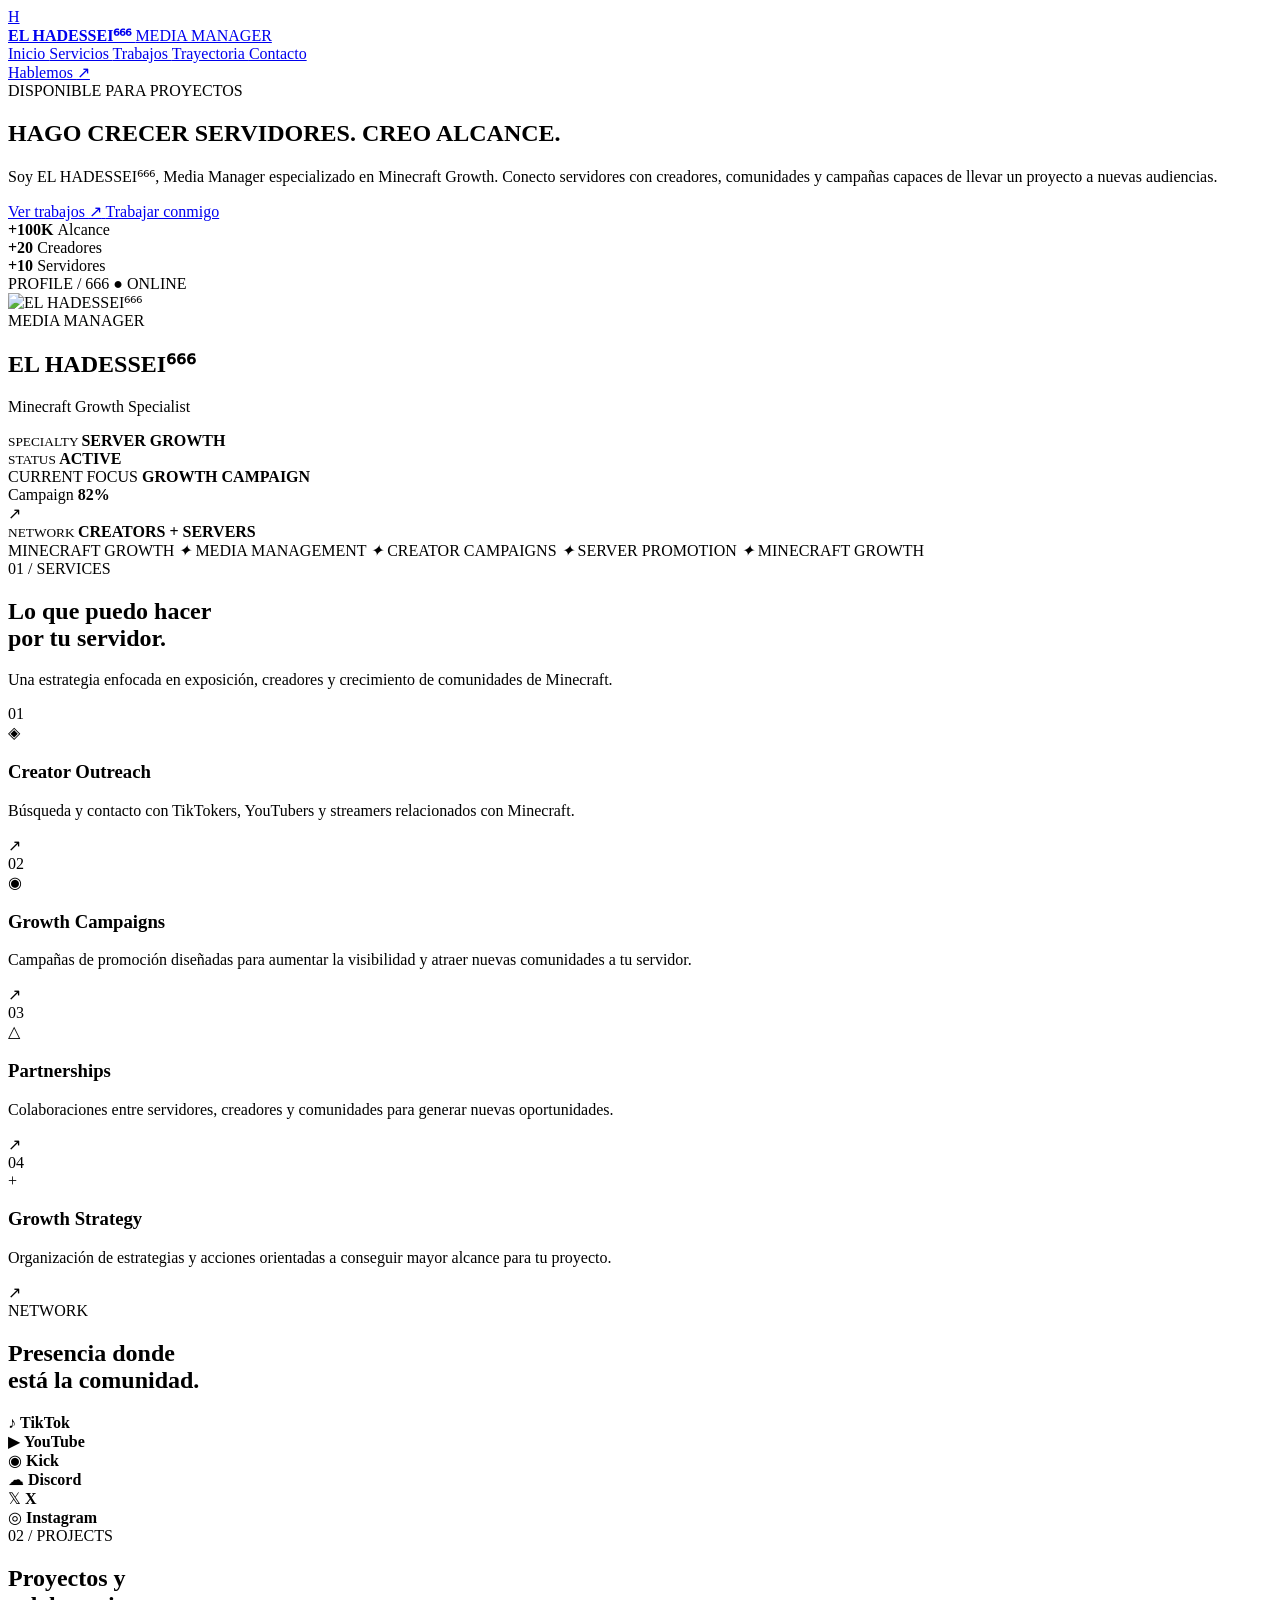
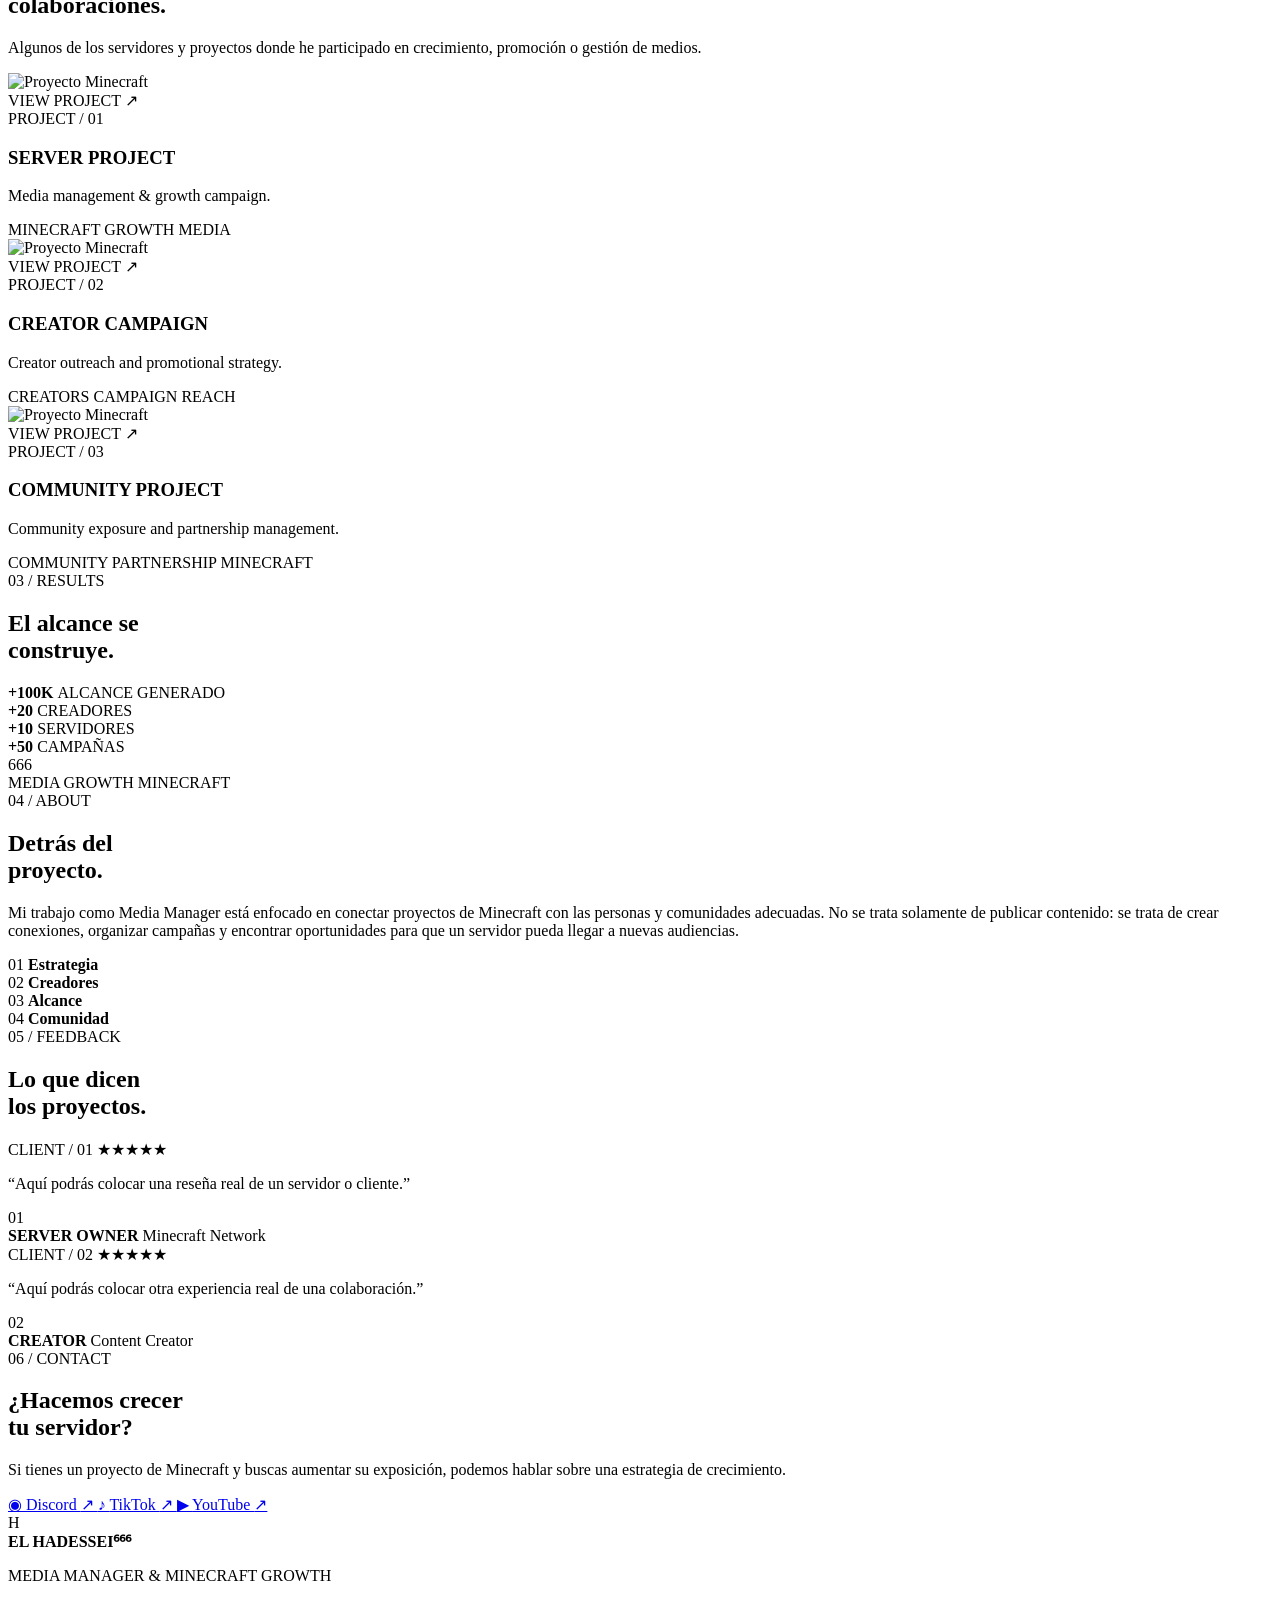
==== index.html @ c2623fd6 "Update index.html" ====
<!DOCTYPE html>
<html lang="es">
<head>
    <meta charset="UTF-8">
    <meta name="viewport" content="width=device-width, initial-scale=1.0">

    <title>EL HADESSEI⁶⁶⁶ — Media Manager & Minecraft Growth</title>

    <meta
        name="description"
        content="EL HADESSEI⁶⁶⁶ — Media Manager especializado en Minecraft Growth, campañas, creadores y promoción de servidores."
    >

    <link rel="preconnect" href="https://fonts.googleapis.com">
    <link rel="preconnect" href="https://fonts.gstatic.com" crossorigin>

    <link
        href="https://fonts.googleapis.com/css2?family=Inter:wght@400;500;600;700;800;900&family=Space+Grotesk:wght@400;500;600;700&display=swap"
        rel="stylesheet"
    >
</head>

<body>

    <!-- =====================================================
         FONDO
    ====================================================== -->

    <div class="background">
        <div class="red-glow glow-one"></div>
        <div class="red-glow glow-two"></div>

        <div class="grid"></div>

        <div class="particles">
            <span></span>
            <span></span>
            <span></span>
            <span></span>
            <span></span>
            <span></span>
            <span></span>
            <span></span>
            <span></span>
            <span></span>
            <span></span>
            <span></span>
        </div>
    </div>


    <!-- =====================================================
         NAVBAR
    ====================================================== -->

    <header class="navbar">

        <a href="#inicio" class="brand">

            <div class="brand-symbol">
                H
            </div>

            <div class="brand-info">
                <strong data-edit="brand.name">
                    EL HADЕSSEI⁶⁶⁶
                </strong>

                <span data-edit="brand.subtitle">
                    MEDIA MANAGER
                </span>
            </div>

        </a>


        <nav class="nav-links">

            <a href="#inicio" class="active">
                Inicio
            </a>

            <a href="#servicios">
                Servicios
            </a>

            <a href="#trabajos">
                Trabajos
            </a>

            <a href="#trayectoria">
                Trayectoria
            </a>

            <a href="#contacto">
                Contacto
            </a>

        </nav>


        <a href="#contacto" class="nav-contact">
            Hablemos
            <span>↗</span>
        </a>

    </header>



    <main>

        <!-- =================================================
             HERO
        ================================================== -->

        <section id="inicio" class="hero">

            <div class="hero-content">

                <div class="eyebrow">

                    <span class="status-dot"></span>

                    <span data-edit="hero.status">
                        DISPONIBLE PARA PROYECTOS
                    </span>

                </div>


                <h1>

                    <span data-edit="hero.line1">
                        HAGO CRECER
                    </span>

                    <span class="red-text" data-edit="hero.line2">
                        SERVIDORES.
                    </span>

                    <span data-edit="hero.line3">
                        CREO ALCANCE.
                    </span>

                </h1>


                <p class="hero-description" data-edit="hero.description">
                    Soy EL HADЕSSEI⁶⁶⁶, Media Manager especializado
                    en Minecraft Growth. Conecto servidores con
                    creadores, comunidades y campañas capaces de
                    llevar un proyecto a nuevas audiencias.
                </p>


                <div class="hero-actions">

                    <a href="#trabajos" class="button primary">
                        Ver trabajos
                        <span>↗</span>
                    </a>

                    <a href="#contacto" class="button secondary">
                        Trabajar conmigo
                    </a>

                </div>


                <div class="hero-mini-stats">

                    <div>
                        <strong data-edit="stats.reach">
                            +100K
                        </strong>

                        <span>
                            Alcance
                        </span>
                    </div>


                    <div>
                        <strong data-edit="stats.creators">
                            +20
                        </strong>

                        <span>
                            Creadores
                        </span>
                    </div>


                    <div>
                        <strong data-edit="stats.servers">
                            +10
                        </strong>

                        <span>
                            Servidores
                        </span>
                    </div>

                </div>

            </div>



            <!-- VISUAL HERO -->

            <div class="hero-visual">

                <div class="visual-frame">

                    <div class="frame-top">

                        <span>
                            PROFILE / 666
                        </span>

                        <span class="live">
                            ● ONLINE
                        </span>

                    </div>


                    <div class="avatar-container">

                        <!-- Cambia esta imagen posteriormente -->
                        <img
                            src="assets/avatar.png"
                            alt="EL HADЕSSEI⁶⁶⁶"
                            class="avatar"
                            data-edit="hero.image"
                        >

                        <div class="avatar-ring ring-one"></div>
                        <div class="avatar-ring ring-two"></div>

                    </div>


                    <div class="profile-name">

                        <span data-edit="profile.tag">
                            MEDIA MANAGER
                        </span>

                        <h2 data-edit="profile.name">
                            EL HADЕSSEI⁶⁶⁶
                        </h2>

                        <p data-edit="profile.role">
                            Minecraft Growth Specialist
                        </p>

                    </div>


                    <div class="profile-line"></div>


                    <div class="profile-bottom">

                        <div>
                            <small>
                                SPECIALTY
                            </small>

                            <strong data-edit="profile.specialty">
                                SERVER GROWTH
                            </strong>
                        </div>


                        <div>
                            <small>
                                STATUS
                            </small>

                            <strong class="red-text">
                                ACTIVE
                            </strong>
                        </div>

                    </div>

                </div>


                <div class="floating-card campaign-card">

                    <span class="card-label">
                        CURRENT FOCUS
                    </span>

                    <strong data-edit="floating.focus">
                        GROWTH CAMPAIGN
                    </strong>

                    <div class="progress">

                        <span style="width: 82%;"></span>

                    </div>

                    <div class="progress-info">
                        <span>
                            Campaign
                        </span>

                        <strong>
                            82%
                        </strong>
                    </div>

                </div>


                <div class="floating-card network-card">

                    <div class="network-icon">
                        ↗
                    </div>

                    <div>
                        <small>
                            NETWORK
                        </small>

                        <strong data-edit="floating.network">
                            CREATORS + SERVERS
                        </strong>
                    </div>

                </div>

            </div>

        </section>



        <!-- =================================================
             MARQUEE
        ================================================== -->

        <section class="marquee-section">

            <div class="marquee">

                <span>
                    MINECRAFT GROWTH
                </span>

                <i>✦</i>

                <span>
                    MEDIA MANAGEMENT
                </span>

                <i>✦</i>

                <span>
                    CREATOR CAMPAIGNS
                </span>

                <i>✦</i>

                <span>
                    SERVER PROMOTION
                </span>

                <i>✦</i>

                <span>
                    MINECRAFT GROWTH
                </span>

            </div>

        </section>



        <!-- =================================================
             SERVICIOS
        ================================================== -->

        <section id="servicios" class="section services">

            <div class="section-heading">

                <div>
                    <span class="section-number">
                        01 / SERVICES
                    </span>

                    <h2>
                        Lo que puedo hacer<br>
                        <span class="red-text">
                            por tu servidor.
                        </span>
                    </h2>
                </div>


                <p>
                    Una estrategia enfocada en exposición,
                    creadores y crecimiento de comunidades
                    de Minecraft.
                </p>

            </div>


            <div class="services-grid">

                <article class="service-card">

                    <span class="service-number">
                        01
                    </span>

                    <div class="service-icon">
                        ◈
                    </div>

                    <h3>
                        Creator Outreach
                    </h3>

                    <p>
                        Búsqueda y contacto con TikTokers,
                        YouTubers y streamers relacionados
                        con Minecraft.
                    </p>

                    <span class="service-arrow">
                        ↗
                    </span>

                </article>


                <article class="service-card featured">

                    <span class="service-number">
                        02
                    </span>

                    <div class="service-icon">
                        ◉
                    </div>

                    <h3>
                        Growth Campaigns
                    </h3>

                    <p>
                        Campañas de promoción diseñadas para
                        aumentar la visibilidad y atraer nuevas
                        comunidades a tu servidor.
                    </p>

                    <span class="service-arrow">
                        ↗
                    </span>

                </article>


                <article class="service-card">

                    <span class="service-number">
                        03
                    </span>

                    <div class="service-icon">
                        △
                    </div>

                    <h3>
                        Partnerships
                    </h3>

                    <p>
                        Colaboraciones entre servidores,
                        creadores y comunidades para generar
                        nuevas oportunidades.
                    </p>

                    <span class="service-arrow">
                        ↗
                    </span>

                </article>


                <article class="service-card">

                    <span class="service-number">
                        04
                    </span>

                    <div class="service-icon">
                        +
                    </div>

                    <h3>
                        Growth Strategy
                    </h3>

                    <p>
                        Organización de estrategias y acciones
                        orientadas a conseguir mayor alcance
                        para tu proyecto.
                    </p>

                    <span class="service-arrow">
                        ↗
                    </span>

                </article>

            </div>

        </section>



        <!-- =================================================
             PLATAFORMAS
        ================================================== -->

        <section class="platform-section">

            <div class="platform-title">
                <span>
                    NETWORK
                </span>

                <h2>
                    Presencia donde<br>
                    está la comunidad.
                </h2>
            </div>


            <div class="platforms">

                <div class="platform">
                    <span class="platform-symbol">♪</span>
                    <strong>TikTok</strong>
                </div>

                <div class="platform">
                    <span class="platform-symbol">▶</span>
                    <strong>YouTube</strong>
                </div>

                <div class="platform">
                    <span class="platform-symbol">◉</span>
                    <strong>Kick</strong>
                </div>

                <div class="platform">
                    <span class="platform-symbol">☁</span>
                    <strong>Discord</strong>
                </div>

                <div class="platform">
                    <span class="platform-symbol">𝕏</span>
                    <strong>X</strong>
                </div>

                <div class="platform">
                    <span class="platform-symbol">◎</span>
                    <strong>Instagram</strong>
                </div>

            </div>

        </section>



        <!-- =================================================
             TRABAJOS
        ================================================== -->

        <section id="trabajos" class="section projects">

            <div class="section-heading">

                <div>

                    <span class="section-number">
                        02 / PROJECTS
                    </span>

                    <h2>
                        Proyectos y<br>
                        <span class="red-text">
                            colaboraciones.
                        </span>
                    </h2>

                </div>

                <p>
                    Algunos de los servidores y proyectos
                    donde he participado en crecimiento,
                    promoción o gestión de medios.
                </p>

            </div>


            <div class="project-list">


                <article class="project">

                    <div class="project-image">

                        <img
                            src="assets/project-01.jpg"
                            alt="Proyecto Minecraft"
                            data-edit="project.1.image"
                        >

                        <div class="project-overlay">
                            <span>
                                VIEW PROJECT ↗
                            </span>
                        </div>

                    </div>


                    <div class="project-info">

                        <span>
                            PROJECT / 01
                        </span>

                        <h3 data-edit="project.1.name">
                            SERVER PROJECT
                        </h3>

                        <p data-edit="project.1.description">
                            Media management & growth campaign.
                        </p>

                        <div class="project-tags">

                            <span>
                                MINECRAFT
                            </span>

                            <span>
                                GROWTH
                            </span>

                            <span>
                                MEDIA
                            </span>

                        </div>

                    </div>

                </article>



                <article class="project reverse">

                    <div class="project-image">

                        <img
                            src="assets/project-02.jpg"
                            alt="Proyecto Minecraft"
                            data-edit="project.2.image"
                        >

                        <div class="project-overlay">
                            <span>
                                VIEW PROJECT ↗
                            </span>
                        </div>

                    </div>


                    <div class="project-info">

                        <span>
                            PROJECT / 02
                        </span>

                        <h3 data-edit="project.2.name">
                            CREATOR CAMPAIGN
                        </h3>

                        <p data-edit="project.2.description">
                            Creator outreach and promotional strategy.
                        </p>

                        <div class="project-tags">

                            <span>
                                CREATORS
                            </span>

                            <span>
                                CAMPAIGN
                            </span>

                            <span>
                                REACH
                            </span>

                        </div>

                    </div>

                </article>



                <article class="project">

                    <div class="project-image">

                        <img
                            src="assets/project-03.jpg"
                            alt="Proyecto Minecraft"
                            data-edit="project.3.image"
                        >

                        <div class="project-overlay">
                            <span>
                                VIEW PROJECT ↗
                            </span>
                        </div>

                    </div>


                    <div class="project-info">

                        <span>
                            PROJECT / 03
                        </span>

                        <h3 data-edit="project.3.name">
                            COMMUNITY PROJECT
                        </h3>

                        <p data-edit="project.3.description">
                            Community exposure and partnership management.
                        </p>

                        <div class="project-tags">

                            <span>
                                COMMUNITY
                            </span>

                            <span>
                                PARTNERSHIP
                            </span>

                            <span>
                                MINECRAFT
                            </span>

                        </div>

                    </div>

                </article>

            </div>

        </section>



        <!-- =================================================
             RESULTADOS
        ================================================== -->

        <section class="results-section">

            <div class="results-intro">

                <span class="section-number">
                    03 / RESULTS
                </span>

                <h2>
                    El alcance se<br>
                    <span class="red-text">
                        construye.
                    </span>
                </h2>

            </div>


            <div class="results-grid">

                <div class="result">

                    <strong data-edit="result.reach">
                        +100K
                    </strong>

                    <span>
                        ALCANCE GENERADO
                    </span>

                </div>


                <div class="result">

                    <strong data-edit="result.creators">
                        +20
                    </strong>

                    <span>
                        CREADORES
                    </span>

                </div>


                <div class="result">

                    <strong data-edit="result.servers">
                        +10
                    </strong>

                    <span>
                        SERVIDORES
                    </span>

                </div>


                <div class="result">

                    <strong data-edit="result.campaigns">
                        +50
                    </strong>

                    <span>
                        CAMPAÑAS
                    </span>

                </div>

            </div>

        </section>



        <!-- =================================================
             TRAYECTORIA / SOBRE MI
        ================================================== -->

        <section id="trayectoria" class="section about">

            <div class="about-visual">

                <div class="about-box">

                    <span class="big-number">
                        666
                    </span>

                    <div class="about-box-bottom">

                        <span>
                            MEDIA
                        </span>

                        <span>
                            GROWTH
                        </span>

                        <span>
                            MINECRAFT
                        </span>

                    </div>

                </div>

            </div>


            <div class="about-content">

                <span class="section-number">
                    04 / ABOUT
                </span>

                <h2>
                    Detrás del<br>
                    <span class="red-text">
                        proyecto.
                    </span>
                </h2>


                <p data-edit="about.description">
                    Mi trabajo como Media Manager está enfocado
                    en conectar proyectos de Minecraft con las
                    personas y comunidades adecuadas.

                    No se trata solamente de publicar contenido:
                    se trata de crear conexiones, organizar
                    campañas y encontrar oportunidades para que
                    un servidor pueda llegar a nuevas audiencias.
                </p>


                <div class="about-points">

                    <div>
                        <span>01</span>
                        <strong>
                            Estrategia
                        </strong>
                    </div>

                    <div>
                        <span>02</span>
                        <strong>
                            Creadores
                        </strong>
                    </div>

                    <div>
                        <span>03</span>
                        <strong>
                            Alcance
                        </strong>
                    </div>

                    <div>
                        <span>04</span>
                        <strong>
                            Comunidad
                        </strong>
                    </div>

                </div>

            </div>

        </section>



        <!-- =================================================
             RESEÑAS
        ================================================== -->

        <section class="section reviews">

            <div class="section-heading">

                <div>

                    <span class="section-number">
                        05 / FEEDBACK
                    </span>

                    <h2>
                        Lo que dicen<br>
                        <span class="red-text">
                            los proyectos.
                        </span>
                    </h2>

                </div>

            </div>


            <div class="reviews-grid">

                <article class="review">

                    <div class="review-top">

                        <span>
                            CLIENT / 01
                        </span>

                        <span>
                            ★★★★★
                        </span>

                    </div>

                    <p data-edit="review.1.text">
                        “Aquí podrás colocar una reseña real
                        de un servidor o cliente.”
                    </p>

                    <div class="review-author">

                        <div class="review-avatar">
                            01
                        </div>

                        <div>
                            <strong data-edit="review.1.name">
                                SERVER OWNER
                            </strong>

                            <span data-edit="review.1.role">
                                Minecraft Network
                            </span>
                        </div>

                    </div>

                </article>


                <article class="review">

                    <div class="review-top">

                        <span>
                            CLIENT / 02
                        </span>

                        <span>
                            ★★★★★
                        </span>

                    </div>

                    <p data-edit="review.2.text">
                        “Aquí podrás colocar otra experiencia
                        real de una colaboración.”
                    </p>

                    <div class="review-author">

                        <div class="review-avatar">
                            02
                        </div>

                        <div>
                            <strong data-edit="review.2.name">
                                CREATOR
                            </strong>

                            <span data-edit="review.2.role">
                                Content Creator
                            </span>
                        </div>

                    </div>

                </article>

            </div>

        </section>



        <!-- =================================================
             CONTACTO
        ================================================== -->

        <section id="contacto" class="contact-section">

            <div class="contact-glow"></div>

            <span class="section-number">
                06 / CONTACT
            </span>


            <h2>
                ¿Hacemos crecer<br>
                <span>tu servidor?</span>
            </h2>


            <p data-edit="contact.description">
                Si tienes un proyecto de Minecraft y buscas
                aumentar su exposición, podemos hablar sobre
                una estrategia de crecimiento.
            </p>


            <div class="contact-buttons">

                <a
                    href="#"
                    class="contact-button discord"
                    data-edit="contact.discord"
                >
                    <span class="contact-icon">
                        ◉
                    </span>

                    <span>
                        Discord
                    </span>

                    <span>
                        ↗
                    </span>
                </a>


                <a
                    href="#"
                    class="contact-button"
                    data-edit="contact.tiktok"
                >
                    <span class="contact-icon">
                        ♪
                    </span>

                    <span>
                        TikTok
                    </span>

                    <span>
                        ↗
                    </span>
                </a>


                <a
                    href="#"
                    class="contact-button"
                    data-edit="contact.youtube"
                >
                    <span class="contact-icon">
                        ▶
                    </span>

                    <span>
                        YouTube
                    </span>

                    <span>
                        ↗
                    </span>
                </a>

            </div>

        </section>

    </main>



    <!-- =====================================================
         FOOTER
    ====================================================== -->

    <footer class="footer">

        <div class="footer-brand">

            <div class="brand-symbol">
                H
            </div>

            <strong data-edit="footer.name">
                EL HADЕSSEI⁶⁶⁶
            </strong>

        </div>


        <p>
            MEDIA MANAGER & MINECRAFT GROWTH
        </p>


        <span>
            © 2026 — All rights reserved.
        </span>

    </footer>



    <!-- =====================================================
         HOOKS PARA EL FUTURO ADMIN PANEL

         Estos elementos tienen data-edit para que
         admin.html pueda modificarlos posteriormente.

         NO necesitas editar estos valores manualmente
         cuando construyamos el panel.
    ====================================================== -->


    <script>

        /*
         * Navegación suave.
         * El contenido editable se conectará posteriormente
         * con admin.html mediante localStorage/base de datos.
         */

        document.querySelectorAll('a[href^="#"]').forEach(link => {

            link.addEventListener('click', function(e) {

                const target = document.querySelector(
                    this.getAttribute('href')
                );

                if (!target) return;

                e.preventDefault();

                target.scrollIntoView({
                    behavior: 'smooth'
                });

            });

        });


        /*
         * Efecto de navbar al hacer scroll.
         */

        window.addEventListener('scroll', () => {

            const navbar = document.querySelector('.navbar');

            if (window.scrollY > 40) {

                navbar.classList.add('scrolled');

            } else {

                navbar.classList.remove('scrolled');

            }

        });


        /*
         * Reveal animation.
         */

        const observer = new IntersectionObserver(

            entries => {

                entries.forEach(entry => {

                    if (entry.isIntersecting) {

                        entry.target.classList.add('visible');

                    }

                });

            },

            {
                threshold: 0.12
            }

        );


        document
            .querySelectorAll(
                '.service-card, .project, .review, .result, .about-content'
            )
            .forEach(element => {

                element.classList.add('reveal');

                observer.observe(element);

            });

    </script>


</body>
  </html>
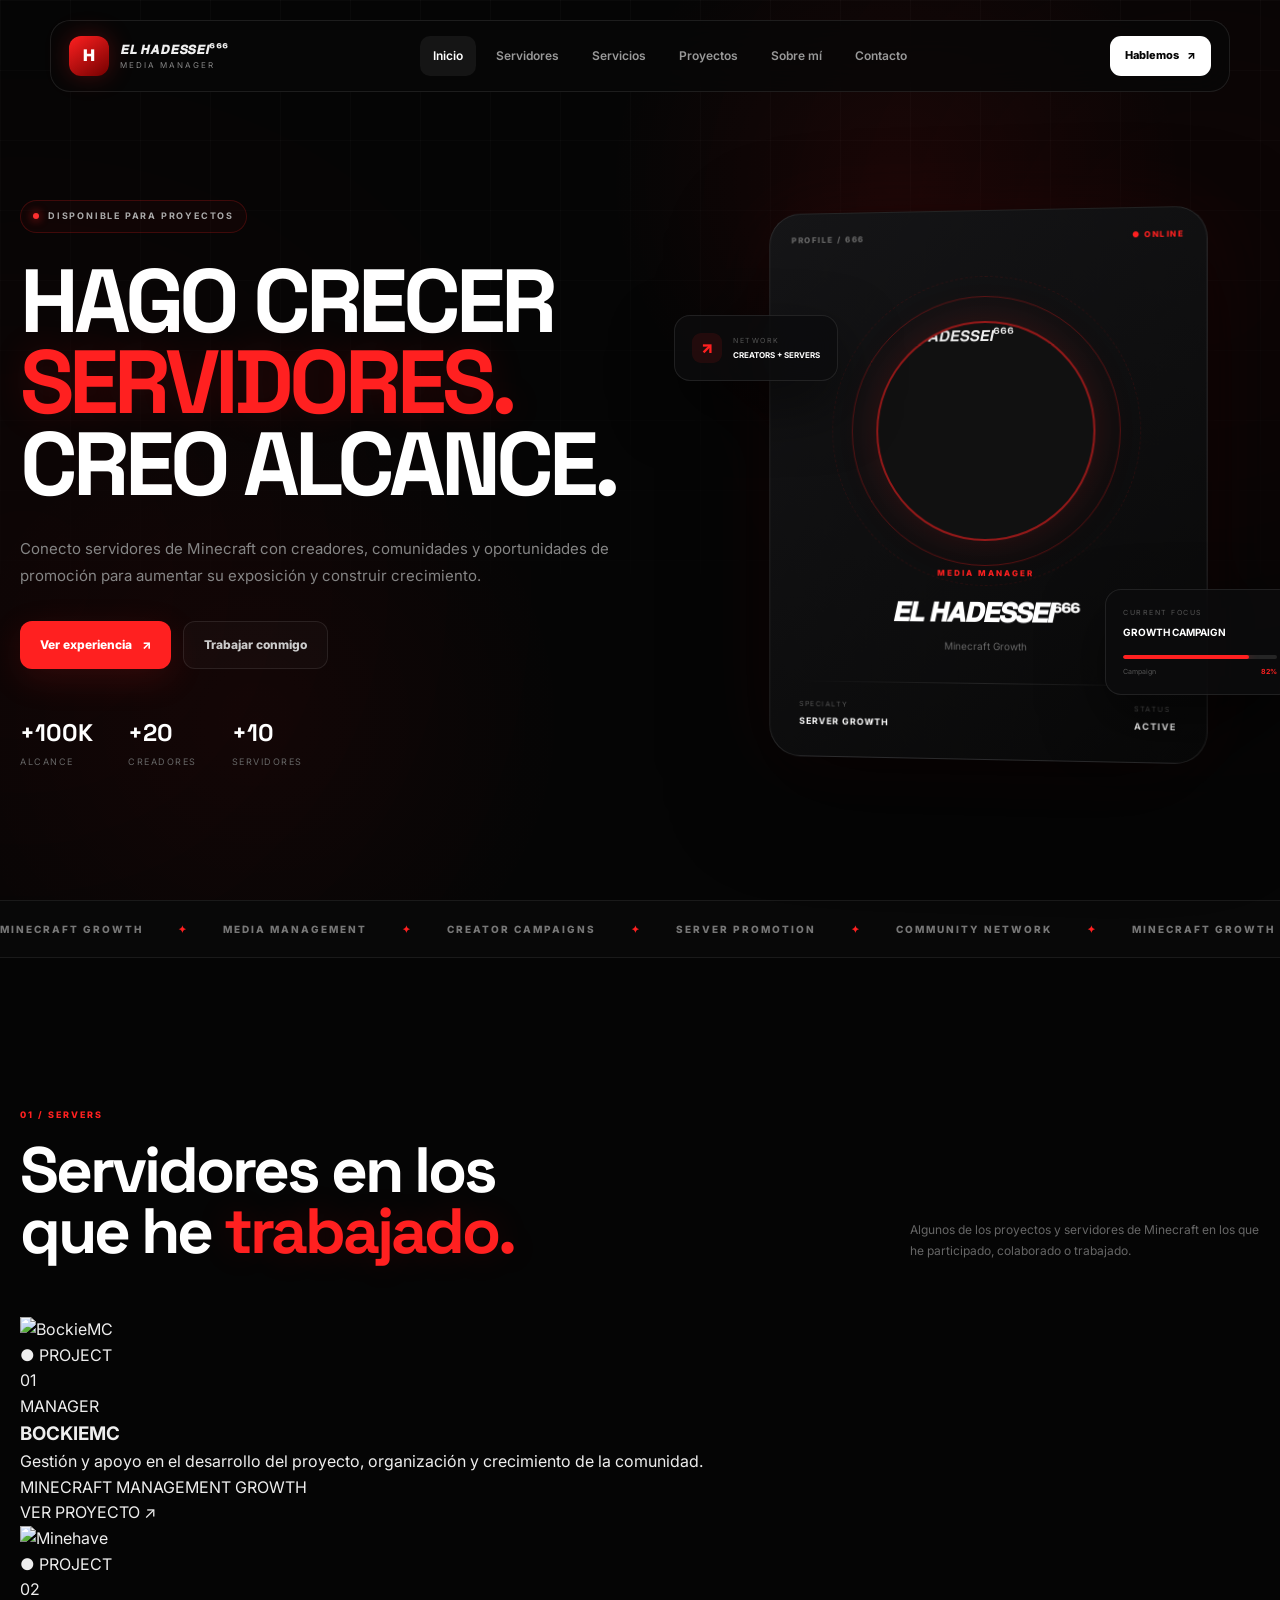
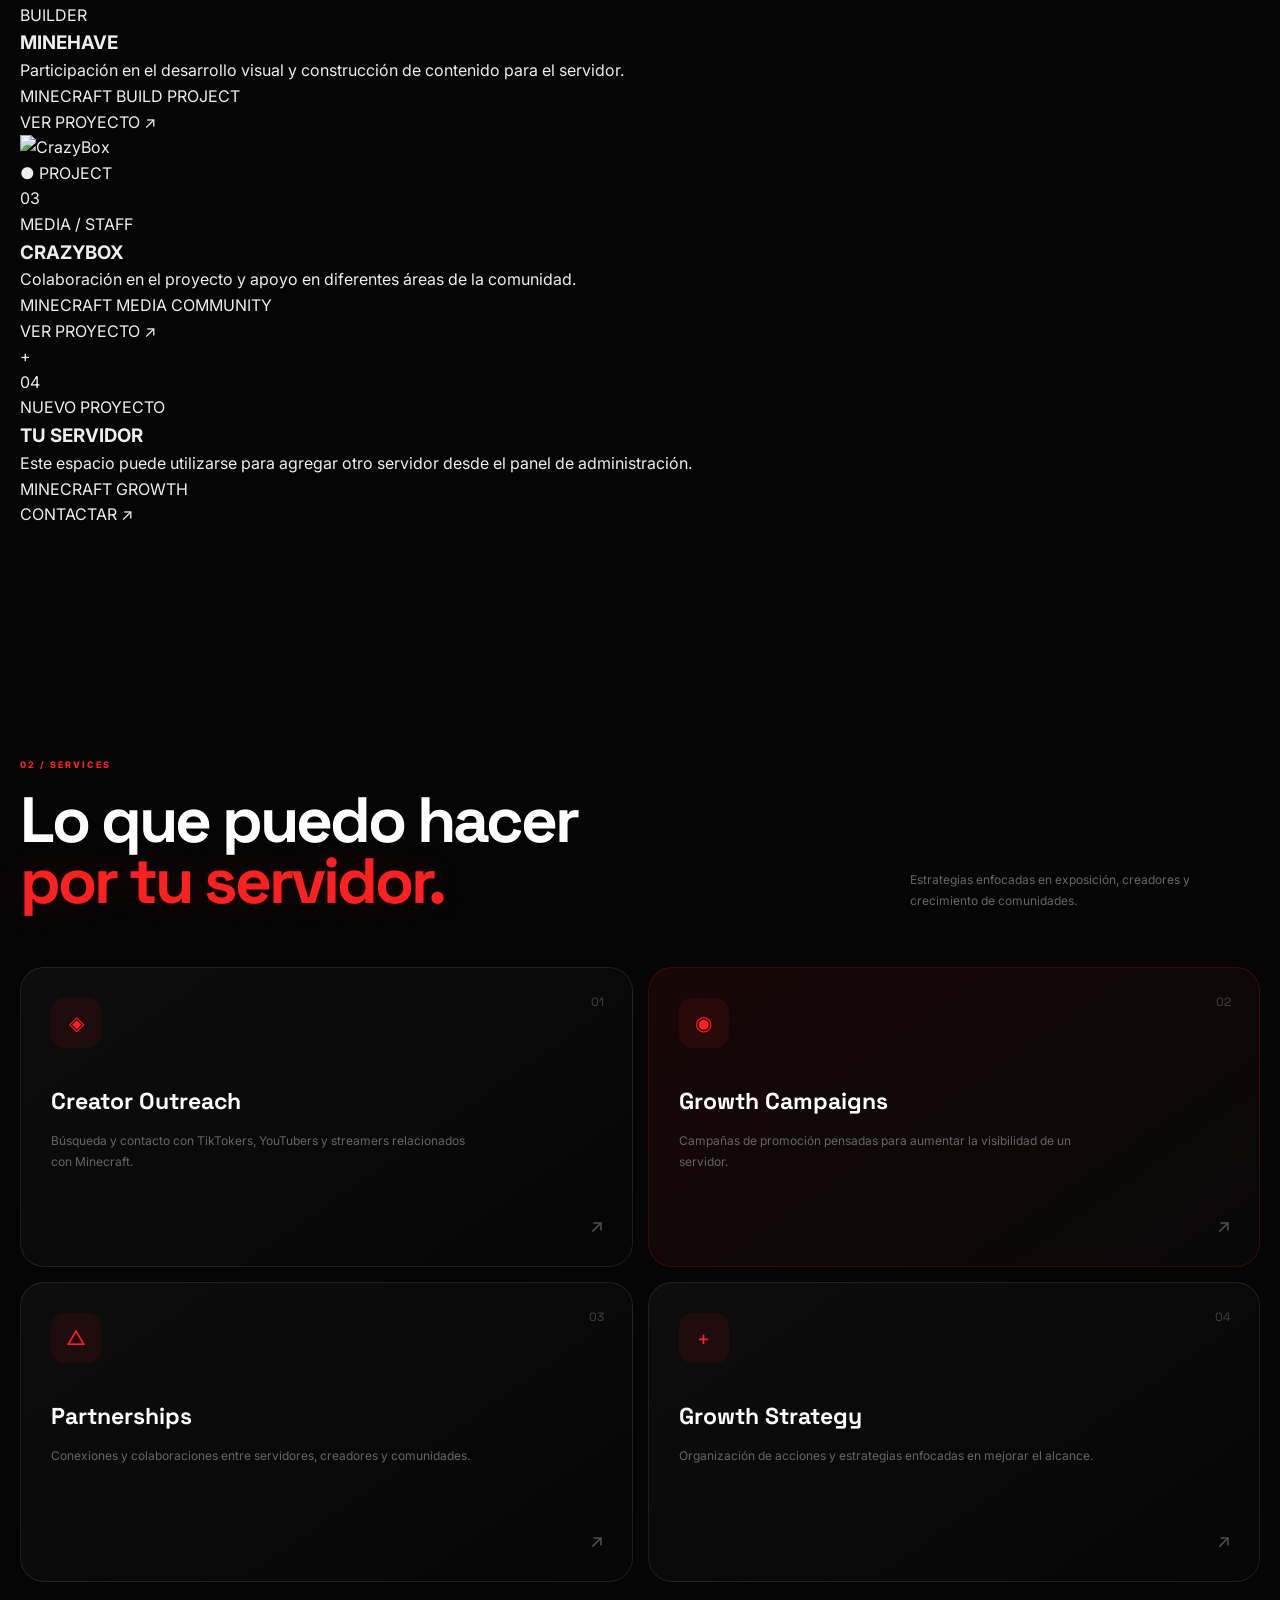
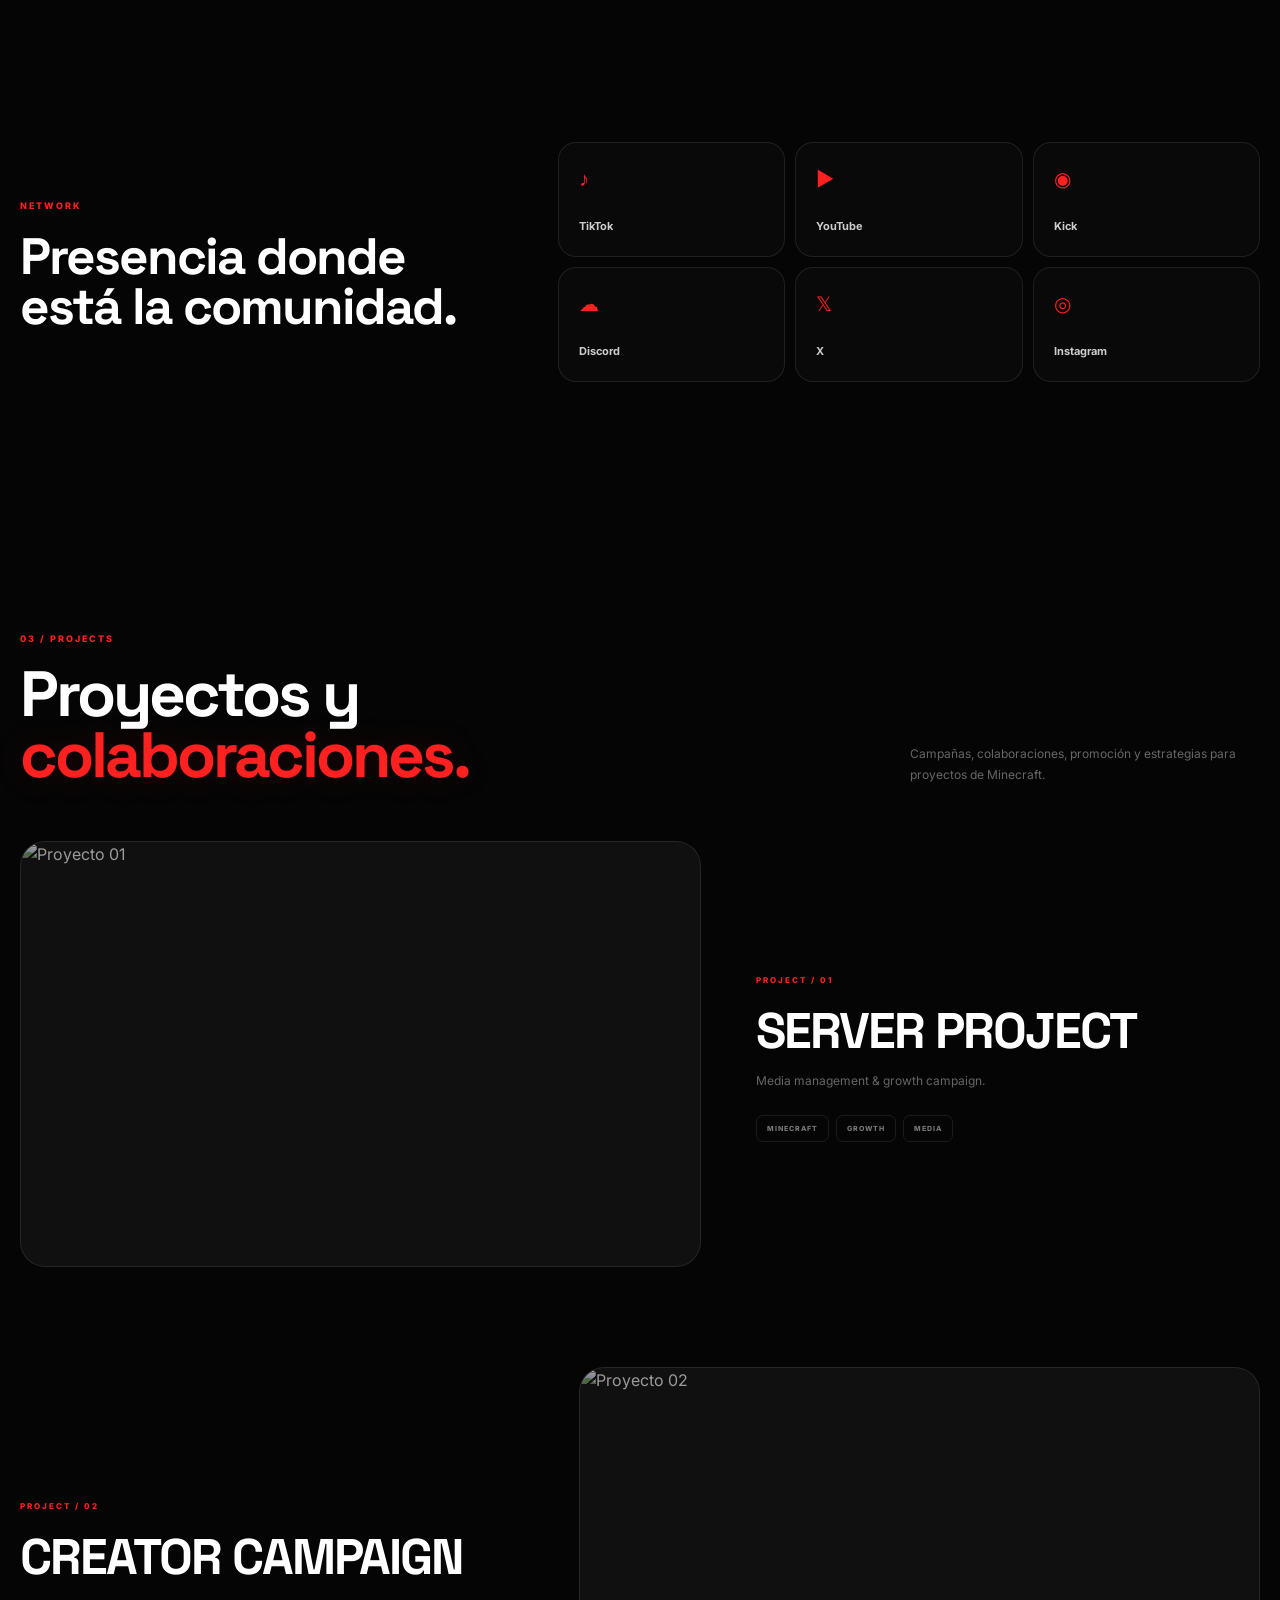
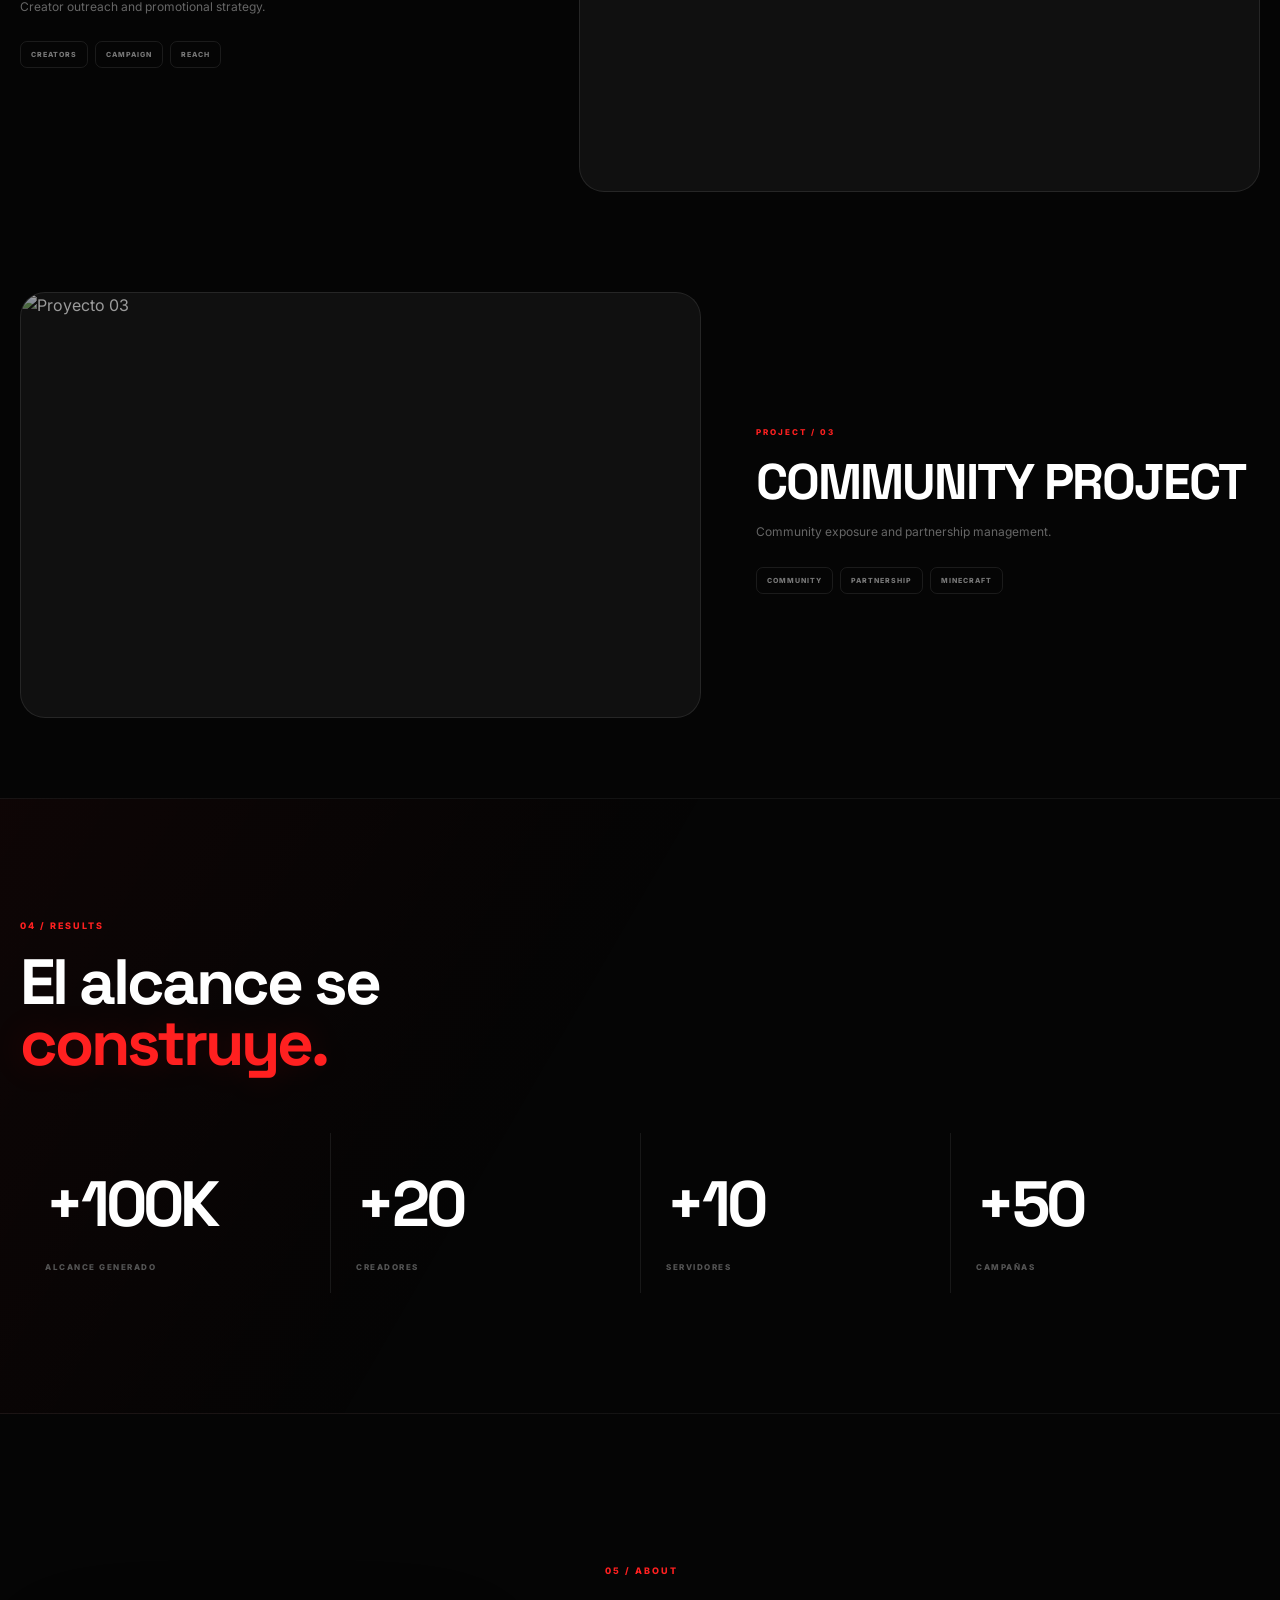
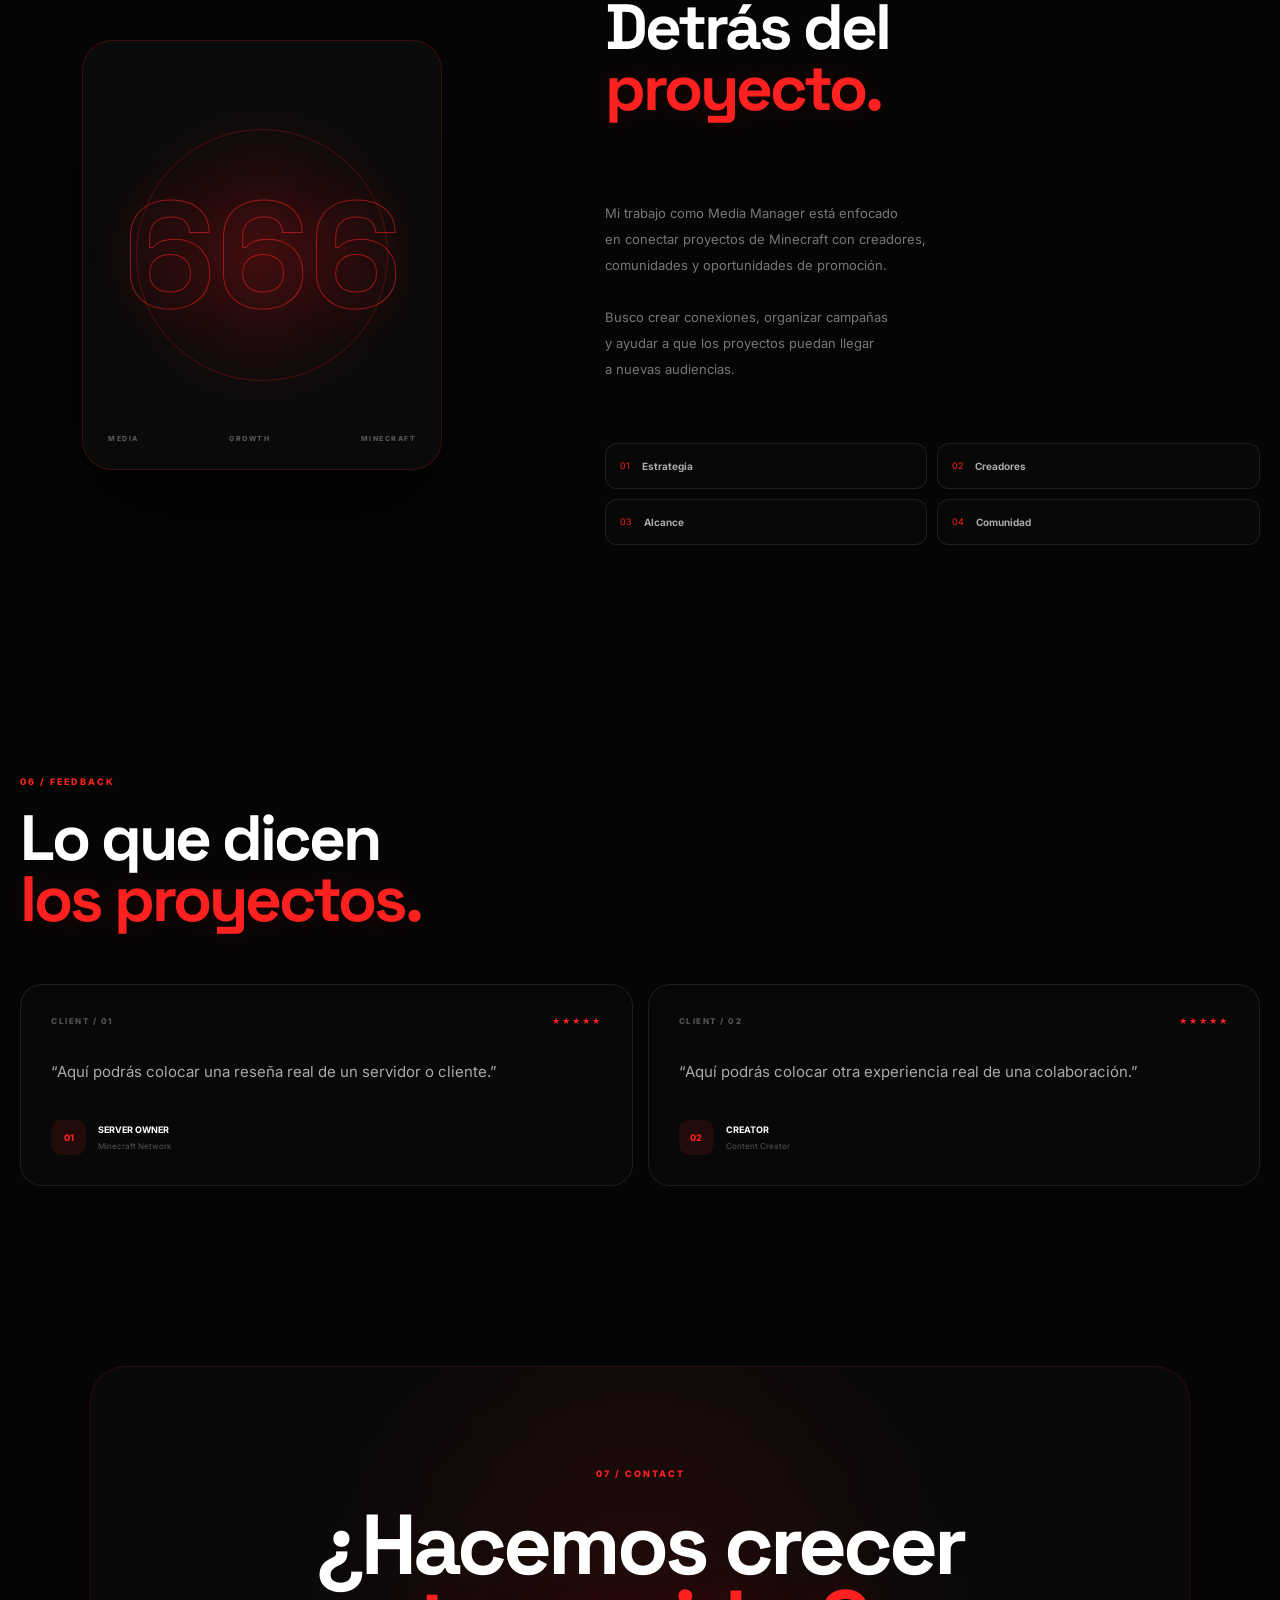
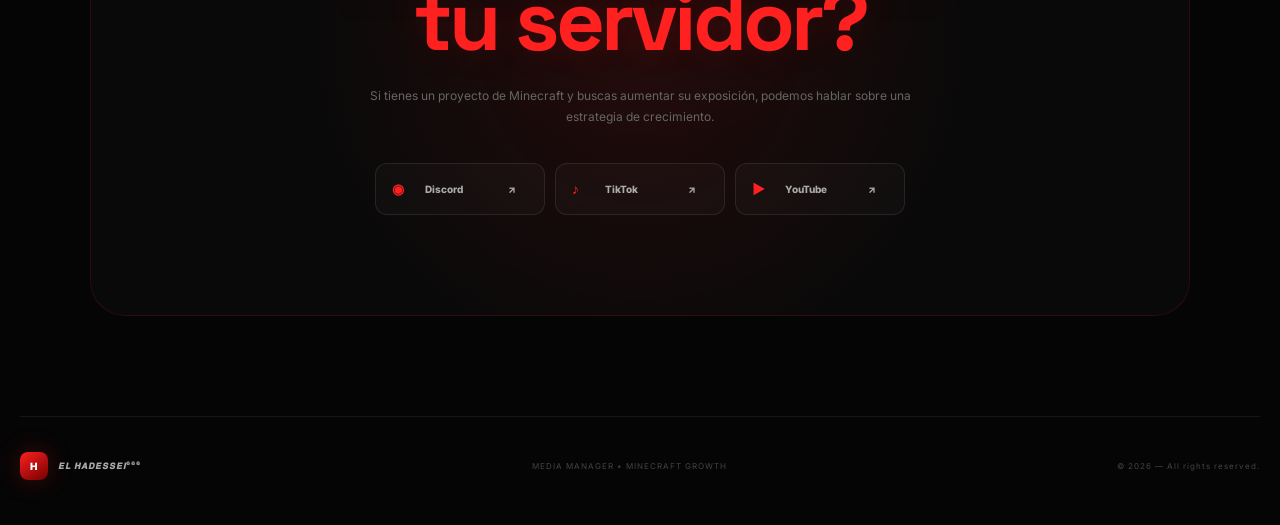
==== commit d496e1f3: "Update index.html" ====
--- a/index.html
+++ b/index.html
@@ -1,1316 +1,1565 @@
 <!DOCTYPE html>
 <html lang="es">
 <head>
-    <meta charset="UTF-8">
-    <meta name="viewport" content="width=device-width, initial-scale=1.0">
-
-    <title>EL HADESSEI⁶⁶⁶ — Media Manager & Minecraft Growth</title>
-
-    <meta
-        name="description"
-        content="EL HADESSEI⁶⁶⁶ — Media Manager especializado en Minecraft Growth, campañas, creadores y promoción de servidores."
-    >
-
-    <link rel="preconnect" href="https://fonts.googleapis.com">
-    <link rel="preconnect" href="https://fonts.gstatic.com" crossorigin>
-
-    <link
-        href="https://fonts.googleapis.com/css2?family=Inter:wght@400;500;600;700;800;900&family=Space+Grotesk:wght@400;500;600;700&display=swap"
-        rel="stylesheet"
-    >
+  <meta charset="UTF-8">
+  <meta name="viewport" content="width=device-width, initial-scale=1.0">
+
+  <title>𝙀𝙇 𝙃𝘼𝘿𝙀𝙎𝙎𝙀𝙄⁶⁶⁶ — Media Manager</title>
+
+  <meta name="description"
+    content="𝙀𝙇 𝙃𝘼𝘿𝙀𝙎𝙎𝙀𝙄⁶⁶⁶ — Media Manager & Minecraft Growth">
+
+  <link rel="preconnect" href="https://fonts.googleapis.com">
+  <link rel="preconnect" href="https://fonts.gstatic.com" crossorigin>
+
+  <link href="https://fonts.googleapis.com/css2?family=Inter:wght@400;500;600;700;800;900&family=Space+Grotesk:wght@400;500;600;700&display=swap" rel="stylesheet">
+
+  <link rel="stylesheet" href="style.css">
 </head>
 
 <body>
 
-    <!-- =====================================================
-         FONDO
-    ====================================================== -->
-
-    <div class="background">
-        <div class="red-glow glow-one"></div>
-        <div class="red-glow glow-two"></div>
-
-        <div class="grid"></div>
-
-        <div class="particles">
-            <span></span>
-            <span></span>
-            <span></span>
-            <span></span>
-            <span></span>
-            <span></span>
-            <span></span>
-            <span></span>
-            <span></span>
-            <span></span>
-            <span></span>
-            <span></span>
-        </div>
-    </div>
-
-
-    <!-- =====================================================
-         NAVBAR
-    ====================================================== -->
-
-    <header class="navbar">
-
-        <a href="#inicio" class="brand">
-
-            <div class="brand-symbol">
-                H
-            </div>
-
-            <div class="brand-info">
-                <strong data-edit="brand.name">
-                    EL HADЕSSEI⁶⁶⁶
-                </strong>
-
-                <span data-edit="brand.subtitle">
-                    MEDIA MANAGER
-                </span>
-            </div>
+<!-- =========================================================
+     BACKGROUND
+========================================================= -->
+
+<div class="background">
+  <div class="red-glow glow-one"></div>
+  <div class="red-glow glow-two"></div>
+  <div class="grid"></div>
+
+  <div class="particles">
+    <span></span><span></span><span></span><span></span>
+    <span></span><span></span><span></span><span></span>
+    <span></span><span></span><span></span><span></span>
+  </div>
+</div>
+
+
+<!-- =========================================================
+     NAVBAR
+========================================================= -->
+
+<header class="navbar">
+
+  <a href="#inicio" class="brand">
+
+    <div class="brand-symbol">H</div>
+
+    <div class="brand-info">
+      <strong data-edit="brand.name">
+        𝙀𝙇 𝙃𝘼𝘿𝙀𝙎𝙎𝙀𝙄⁶⁶⁶
+      </strong>
+
+      <span data-edit="brand.subtitle">
+        MEDIA MANAGER
+      </span>
+    </div>
+
+  </a>
+
+
+  <nav class="nav-links">
+
+    <a href="#inicio" class="active">Inicio</a>
+
+    <a href="#servidores">
+      Servidores
+    </a>
+
+    <a href="#servicios">
+      Servicios
+    </a>
+
+    <a href="#proyectos">
+      Proyectos
+    </a>
+
+    <a href="#trayectoria">
+      Sobre mí
+    </a>
+
+    <a href="#contacto">
+      Contacto
+    </a>
+
+  </nav>
+
+
+  <a href="#contacto" class="nav-contact">
+    Hablemos
+    <span>↗</span>
+  </a>
+
+</header>
+
+
+
+<!-- =========================================================
+     MAIN
+========================================================= -->
+
+<main>
+
+
+<!-- =========================================================
+     HERO
+========================================================= -->
+
+<section id="inicio" class="hero">
+
+  <div class="hero-content">
+
+    <div class="eyebrow">
+      <span class="status-dot"></span>
+
+      <span data-edit="hero.status">
+        DISPONIBLE PARA PROYECTOS
+      </span>
+    </div>
+
+
+    <h1>
+
+      <span data-edit="hero.line1">
+        HAGO CRECER
+      </span>
+
+      <span
+        class="red-text"
+        data-edit="hero.line2">
+        SERVIDORES.
+      </span>
+
+      <span data-edit="hero.line3">
+        CREO ALCANCE.
+      </span>
+
+    </h1>
+
+
+    <p
+      class="hero-description"
+      data-edit="hero.description">
+
+      Conecto servidores de Minecraft con creadores,
+      comunidades y oportunidades de promoción para
+      aumentar su exposición y construir crecimiento.
+
+    </p>
+
+
+    <div class="hero-actions">
+
+      <a href="#servidores" class="button primary">
+        Ver experiencia
+        <span>↗</span>
+      </a>
+
+      <a href="#contacto" class="button secondary">
+        Trabajar conmigo
+      </a>
+
+    </div>
+
+
+    <!-- STATS -->
+
+    <div class="hero-mini-stats">
+
+      <div>
+        <strong data-edit="stats.reach">
+          +100K
+        </strong>
+
+        <span>
+          ALCANCE
+        </span>
+      </div>
+
+
+      <div>
+        <strong data-edit="stats.creators">
+          +20
+        </strong>
+
+        <span>
+          CREADORES
+        </span>
+      </div>
+
+
+      <div>
+        <strong data-edit="stats.servers">
+          +10
+        </strong>
+
+        <span>
+          SERVIDORES
+        </span>
+      </div>
+
+    </div>
+
+  </div>
+
+
+
+  <!-- HERO VISUAL -->
+
+  <div class="hero-visual">
+
+    <div class="visual-frame">
+
+      <div class="frame-top">
+
+        <span>
+          PROFILE / 666
+        </span>
+
+        <span class="live">
+          ● ONLINE
+        </span>
+
+      </div>
+
+
+      <div class="avatar-container">
+
+        <img
+          src="assets/avatar.png"
+          alt="𝙀𝙇 𝙃𝘼𝘿𝙀𝙎𝙎𝙀𝙄⁶⁶⁶"
+          class="avatar"
+          data-edit="hero.image">
+
+        <div class="avatar-ring ring-one"></div>
+        <div class="avatar-ring ring-two"></div>
+
+      </div>
+
+
+      <div class="profile-name">
+
+        <span data-edit="profile.tag">
+          MEDIA MANAGER
+        </span>
+
+        <h2 data-edit="profile.name">
+          𝙀𝙇 𝙃𝘼𝘿𝙀𝙎𝙎𝙀𝙄⁶⁶⁶
+        </h2>
+
+        <p data-edit="profile.role">
+          Minecraft Growth
+        </p>
+
+      </div>
+
+
+      <div class="profile-line"></div>
+
+
+      <div class="profile-bottom">
+
+        <div>
+
+          <small>
+            SPECIALTY
+          </small>
+
+          <strong data-edit="profile.specialty">
+            SERVER GROWTH
+          </strong>
+
+        </div>
+
+
+        <div>
+
+          <small>
+            STATUS
+          </small>
+
+          <strong class="red-text">
+            ACTIVE
+          </strong>
+
+        </div>
+
+      </div>
+
+    </div>
+
+
+
+    <!-- FLOATING CARD -->
+
+    <div class="floating-card campaign-card">
+
+      <span class="card-label">
+        CURRENT FOCUS
+      </span>
+
+      <strong data-edit="floating.focus">
+        GROWTH CAMPAIGN
+      </strong>
+
+      <div class="progress">
+        <span style="width:82%"></span>
+      </div>
+
+      <div class="progress-info">
+        <span>
+          Campaign
+        </span>
+
+        <strong>
+          82%
+        </strong>
+      </div>
+
+    </div>
+
+
+
+    <div class="floating-card network-card">
+
+      <div class="network-icon">
+        ↗
+      </div>
+
+      <div>
+
+        <small>
+          NETWORK
+        </small>
+
+        <strong data-edit="floating.network">
+          CREATORS + SERVERS
+        </strong>
+
+      </div>
+
+    </div>
+
+  </div>
+
+</section>
+
+
+
+<!-- =========================================================
+     MARQUEE
+========================================================= -->
+
+<section class="marquee-section">
+
+  <div class="marquee">
+
+    <span>MINECRAFT GROWTH</span>
+    <i>✦</i>
+
+    <span>MEDIA MANAGEMENT</span>
+    <i>✦</i>
+
+    <span>CREATOR CAMPAIGNS</span>
+    <i>✦</i>
+
+    <span>SERVER PROMOTION</span>
+    <i>✦</i>
+
+    <span>COMMUNITY NETWORK</span>
+    <i>✦</i>
+
+    <span>MINECRAFT GROWTH</span>
+    <i>✦</i>
+
+  </div>
+
+</section>
+
+
+
+<!-- =========================================================
+     SERVIDORES
+========================================================= -->
+
+<section
+  id="servidores"
+  class="section servers-section">
+
+  <div class="section-heading">
+
+    <div>
+
+      <span class="section-number">
+        01 / SERVERS
+      </span>
+
+      <h2>
+        Servidores en los<br>
+        que he <span class="red-text">trabajado.</span>
+      </h2>
+
+    </div>
+
+
+    <p>
+      Algunos de los proyectos y servidores de Minecraft
+      en los que he participado, colaborado o trabajado.
+    </p>
+
+  </div>
+
+
+
+  <div class="servers-grid">
+
+
+    <!-- BOCKIEMC -->
+
+    <article
+      class="server-card"
+      data-edit="server.1">
+
+      <div class="server-image">
+
+        <img
+          src="assets/server-01.jpg"
+          alt="BockieMC"
+          data-edit="server.1.image">
+
+        <div class="server-status">
+          ● PROJECT
+        </div>
+
+        <div class="server-number">
+          01
+        </div>
+
+      </div>
+
+
+      <div class="server-content">
+
+        <span class="server-role"
+          data-edit="server.1.role">
+          MANAGER
+        </span>
+
+        <h3 data-edit="server.1.name">
+          BOCKIEMC
+        </h3>
+
+        <p data-edit="server.1.description">
+          Gestión y apoyo en el desarrollo del proyecto,
+          organización y crecimiento de la comunidad.
+        </p>
+
+
+        <div class="server-tags">
+
+          <span>
+            MINECRAFT
+          </span>
+
+          <span>
+            MANAGEMENT
+          </span>
+
+          <span>
+            GROWTH
+          </span>
+
+        </div>
+
+
+        <a
+          href="#contacto"
+          class="server-link">
+
+          VER PROYECTO
+          <span>↗</span>
 
         </a>
 
-
-        <nav class="nav-links">
-
-            <a href="#inicio" class="active">
-                Inicio
-            </a>
-
-            <a href="#servicios">
-                Servicios
-            </a>
-
-            <a href="#trabajos">
-                Trabajos
-            </a>
-
-            <a href="#trayectoria">
-                Trayectoria
-            </a>
-
-            <a href="#contacto">
-                Contacto
-            </a>
-
-        </nav>
-
-
-        <a href="#contacto" class="nav-contact">
-            Hablemos
-            <span>↗</span>
+      </div>
+
+    </article>
+
+
+
+    <!-- MINEHAVE -->
+
+    <article
+      class="server-card"
+      data-edit="server.2">
+
+      <div class="server-image">
+
+        <img
+          src="assets/server-02.jpg"
+          alt="Minehave"
+          data-edit="server.2.image">
+
+        <div class="server-status">
+          ● PROJECT
+        </div>
+
+        <div class="server-number">
+          02
+        </div>
+
+      </div>
+
+
+      <div class="server-content">
+
+        <span
+          class="server-role"
+          data-edit="server.2.role">
+
+          BUILDER
+
+        </span>
+
+
+        <h3 data-edit="server.2.name">
+          MINEHAVE
+        </h3>
+
+
+        <p data-edit="server.2.description">
+
+          Participación en el desarrollo visual
+          y construcción de contenido para el servidor.
+
+        </p>
+
+
+        <div class="server-tags">
+
+          <span>
+            MINECRAFT
+          </span>
+
+          <span>
+            BUILD
+          </span>
+
+          <span>
+            PROJECT
+          </span>
+
+        </div>
+
+
+        <a
+          href="#contacto"
+          class="server-link">
+
+          VER PROYECTO
+          <span>↗</span>
+
         </a>
 
-    </header>
-
-
-
-    <main>
-
-        <!-- =================================================
-             HERO
-        ================================================== -->
-
-        <section id="inicio" class="hero">
-
-            <div class="hero-content">
-
-                <div class="eyebrow">
-
-                    <span class="status-dot"></span>
-
-                    <span data-edit="hero.status">
-                        DISPONIBLE PARA PROYECTOS
-                    </span>
-
-                </div>
-
-
-                <h1>
-
-                    <span data-edit="hero.line1">
-                        HAGO CRECER
-                    </span>
-
-                    <span class="red-text" data-edit="hero.line2">
-                        SERVIDORES.
-                    </span>
-
-                    <span data-edit="hero.line3">
-                        CREO ALCANCE.
-                    </span>
-
-                </h1>
-
-
-                <p class="hero-description" data-edit="hero.description">
-                    Soy EL HADЕSSEI⁶⁶⁶, Media Manager especializado
-                    en Minecraft Growth. Conecto servidores con
-                    creadores, comunidades y campañas capaces de
-                    llevar un proyecto a nuevas audiencias.
-                </p>
-
-
-                <div class="hero-actions">
-
-                    <a href="#trabajos" class="button primary">
-                        Ver trabajos
-                        <span>↗</span>
-                    </a>
-
-                    <a href="#contacto" class="button secondary">
-                        Trabajar conmigo
-                    </a>
-
-                </div>
-
-
-                <div class="hero-mini-stats">
-
-                    <div>
-                        <strong data-edit="stats.reach">
-                            +100K
-                        </strong>
-
-                        <span>
-                            Alcance
-                        </span>
-                    </div>
-
-
-                    <div>
-                        <strong data-edit="stats.creators">
-                            +20
-                        </strong>
-
-                        <span>
-                            Creadores
-                        </span>
-                    </div>
-
-
-                    <div>
-                        <strong data-edit="stats.servers">
-                            +10
-                        </strong>
-
-                        <span>
-                            Servidores
-                        </span>
-                    </div>
-
-                </div>
-
-            </div>
-
-
-
-            <!-- VISUAL HERO -->
-
-            <div class="hero-visual">
-
-                <div class="visual-frame">
-
-                    <div class="frame-top">
-
-                        <span>
-                            PROFILE / 666
-                        </span>
-
-                        <span class="live">
-                            ● ONLINE
-                        </span>
-
-                    </div>
-
-
-                    <div class="avatar-container">
-
-                        <!-- Cambia esta imagen posteriormente -->
-                        <img
-                            src="assets/avatar.png"
-                            alt="EL HADЕSSEI⁶⁶⁶"
-                            class="avatar"
-                            data-edit="hero.image"
-                        >
-
-                        <div class="avatar-ring ring-one"></div>
-                        <div class="avatar-ring ring-two"></div>
-
-                    </div>
-
-
-                    <div class="profile-name">
-
-                        <span data-edit="profile.tag">
-                            MEDIA MANAGER
-                        </span>
-
-                        <h2 data-edit="profile.name">
-                            EL HADЕSSEI⁶⁶⁶
-                        </h2>
-
-                        <p data-edit="profile.role">
-                            Minecraft Growth Specialist
-                        </p>
-
-                    </div>
-
-
-                    <div class="profile-line"></div>
-
-
-                    <div class="profile-bottom">
-
-                        <div>
-                            <small>
-                                SPECIALTY
-                            </small>
-
-                            <strong data-edit="profile.specialty">
-                                SERVER GROWTH
-                            </strong>
-                        </div>
-
-
-                        <div>
-                            <small>
-                                STATUS
-                            </small>
-
-                            <strong class="red-text">
-                                ACTIVE
-                            </strong>
-                        </div>
-
-                    </div>
-
-                </div>
-
-
-                <div class="floating-card campaign-card">
-
-                    <span class="card-label">
-                        CURRENT FOCUS
-                    </span>
-
-                    <strong data-edit="floating.focus">
-                        GROWTH CAMPAIGN
-                    </strong>
-
-                    <div class="progress">
-
-                        <span style="width: 82%;"></span>
-
-                    </div>
-
-                    <div class="progress-info">
-                        <span>
-                            Campaign
-                        </span>
-
-                        <strong>
-                            82%
-                        </strong>
-                    </div>
-
-                </div>
-
-
-                <div class="floating-card network-card">
-
-                    <div class="network-icon">
-                        ↗
-                    </div>
-
-                    <div>
-                        <small>
-                            NETWORK
-                        </small>
-
-                        <strong data-edit="floating.network">
-                            CREATORS + SERVERS
-                        </strong>
-                    </div>
-
-                </div>
-
-            </div>
-
-        </section>
-
-
-
-        <!-- =================================================
-             MARQUEE
-        ================================================== -->
-
-        <section class="marquee-section">
-
-            <div class="marquee">
-
-                <span>
-                    MINECRAFT GROWTH
-                </span>
-
-                <i>✦</i>
-
-                <span>
-                    MEDIA MANAGEMENT
-                </span>
-
-                <i>✦</i>
-
-                <span>
-                    CREATOR CAMPAIGNS
-                </span>
-
-                <i>✦</i>
-
-                <span>
-                    SERVER PROMOTION
-                </span>
-
-                <i>✦</i>
-
-                <span>
-                    MINECRAFT GROWTH
-                </span>
-
-            </div>
-
-        </section>
-
-
-
-        <!-- =================================================
-             SERVICIOS
-        ================================================== -->
-
-        <section id="servicios" class="section services">
-
-            <div class="section-heading">
-
-                <div>
-                    <span class="section-number">
-                        01 / SERVICES
-                    </span>
-
-                    <h2>
-                        Lo que puedo hacer<br>
-                        <span class="red-text">
-                            por tu servidor.
-                        </span>
-                    </h2>
-                </div>
-
-
-                <p>
-                    Una estrategia enfocada en exposición,
-                    creadores y crecimiento de comunidades
-                    de Minecraft.
-                </p>
-
-            </div>
-
-
-            <div class="services-grid">
-
-                <article class="service-card">
-
-                    <span class="service-number">
-                        01
-                    </span>
-
-                    <div class="service-icon">
-                        ◈
-                    </div>
-
-                    <h3>
-                        Creator Outreach
-                    </h3>
-
-                    <p>
-                        Búsqueda y contacto con TikTokers,
-                        YouTubers y streamers relacionados
-                        con Minecraft.
-                    </p>
-
-                    <span class="service-arrow">
-                        ↗
-                    </span>
-
-                </article>
-
-
-                <article class="service-card featured">
-
-                    <span class="service-number">
-                        02
-                    </span>
-
-                    <div class="service-icon">
-                        ◉
-                    </div>
-
-                    <h3>
-                        Growth Campaigns
-                    </h3>
-
-                    <p>
-                        Campañas de promoción diseñadas para
-                        aumentar la visibilidad y atraer nuevas
-                        comunidades a tu servidor.
-                    </p>
-
-                    <span class="service-arrow">
-                        ↗
-                    </span>
-
-                </article>
-
-
-                <article class="service-card">
-
-                    <span class="service-number">
-                        03
-                    </span>
-
-                    <div class="service-icon">
-                        △
-                    </div>
-
-                    <h3>
-                        Partnerships
-                    </h3>
-
-                    <p>
-                        Colaboraciones entre servidores,
-                        creadores y comunidades para generar
-                        nuevas oportunidades.
-                    </p>
-
-                    <span class="service-arrow">
-                        ↗
-                    </span>
-
-                </article>
-
-
-                <article class="service-card">
-
-                    <span class="service-number">
-                        04
-                    </span>
-
-                    <div class="service-icon">
-                        +
-                    </div>
-
-                    <h3>
-                        Growth Strategy
-                    </h3>
-
-                    <p>
-                        Organización de estrategias y acciones
-                        orientadas a conseguir mayor alcance
-                        para tu proyecto.
-                    </p>
-
-                    <span class="service-arrow">
-                        ↗
-                    </span>
-
-                </article>
-
-            </div>
-
-        </section>
-
-
-
-        <!-- =================================================
-             PLATAFORMAS
-        ================================================== -->
-
-        <section class="platform-section">
-
-            <div class="platform-title">
-                <span>
-                    NETWORK
-                </span>
-
-                <h2>
-                    Presencia donde<br>
-                    está la comunidad.
-                </h2>
-            </div>
-
-
-            <div class="platforms">
-
-                <div class="platform">
-                    <span class="platform-symbol">♪</span>
-                    <strong>TikTok</strong>
-                </div>
-
-                <div class="platform">
-                    <span class="platform-symbol">▶</span>
-                    <strong>YouTube</strong>
-                </div>
-
-                <div class="platform">
-                    <span class="platform-symbol">◉</span>
-                    <strong>Kick</strong>
-                </div>
-
-                <div class="platform">
-                    <span class="platform-symbol">☁</span>
-                    <strong>Discord</strong>
-                </div>
-
-                <div class="platform">
-                    <span class="platform-symbol">𝕏</span>
-                    <strong>X</strong>
-                </div>
-
-                <div class="platform">
-                    <span class="platform-symbol">◎</span>
-                    <strong>Instagram</strong>
-                </div>
-
-            </div>
-
-        </section>
-
-
-
-        <!-- =================================================
-             TRABAJOS
-        ================================================== -->
-
-        <section id="trabajos" class="section projects">
-
-            <div class="section-heading">
-
-                <div>
-
-                    <span class="section-number">
-                        02 / PROJECTS
-                    </span>
-
-                    <h2>
-                        Proyectos y<br>
-                        <span class="red-text">
-                            colaboraciones.
-                        </span>
-                    </h2>
-
-                </div>
-
-                <p>
-                    Algunos de los servidores y proyectos
-                    donde he participado en crecimiento,
-                    promoción o gestión de medios.
-                </p>
-
-            </div>
-
-
-            <div class="project-list">
-
-
-                <article class="project">
-
-                    <div class="project-image">
-
-                        <img
-                            src="assets/project-01.jpg"
-                            alt="Proyecto Minecraft"
-                            data-edit="project.1.image"
-                        >
-
-                        <div class="project-overlay">
-                            <span>
-                                VIEW PROJECT ↗
-                            </span>
-                        </div>
-
-                    </div>
-
-
-                    <div class="project-info">
-
-                        <span>
-                            PROJECT / 01
-                        </span>
-
-                        <h3 data-edit="project.1.name">
-                            SERVER PROJECT
-                        </h3>
-
-                        <p data-edit="project.1.description">
-                            Media management & growth campaign.
-                        </p>
-
-                        <div class="project-tags">
-
-                            <span>
-                                MINECRAFT
-                            </span>
-
-                            <span>
-                                GROWTH
-                            </span>
-
-                            <span>
-                                MEDIA
-                            </span>
-
-                        </div>
-
-                    </div>
-
-                </article>
-
-
-
-                <article class="project reverse">
-
-                    <div class="project-image">
-
-                        <img
-                            src="assets/project-02.jpg"
-                            alt="Proyecto Minecraft"
-                            data-edit="project.2.image"
-                        >
-
-                        <div class="project-overlay">
-                            <span>
-                                VIEW PROJECT ↗
-                            </span>
-                        </div>
-
-                    </div>
-
-
-                    <div class="project-info">
-
-                        <span>
-                            PROJECT / 02
-                        </span>
-
-                        <h3 data-edit="project.2.name">
-                            CREATOR CAMPAIGN
-                        </h3>
-
-                        <p data-edit="project.2.description">
-                            Creator outreach and promotional strategy.
-                        </p>
-
-                        <div class="project-tags">
-
-                            <span>
-                                CREATORS
-                            </span>
-
-                            <span>
-                                CAMPAIGN
-                            </span>
-
-                            <span>
-                                REACH
-                            </span>
-
-                        </div>
-
-                    </div>
-
-                </article>
-
-
-
-                <article class="project">
-
-                    <div class="project-image">
-
-                        <img
-                            src="assets/project-03.jpg"
-                            alt="Proyecto Minecraft"
-                            data-edit="project.3.image"
-                        >
-
-                        <div class="project-overlay">
-                            <span>
-                                VIEW PROJECT ↗
-                            </span>
-                        </div>
-
-                    </div>
-
-
-                    <div class="project-info">
-
-                        <span>
-                            PROJECT / 03
-                        </span>
-
-                        <h3 data-edit="project.3.name">
-                            COMMUNITY PROJECT
-                        </h3>
-
-                        <p data-edit="project.3.description">
-                            Community exposure and partnership management.
-                        </p>
-
-                        <div class="project-tags">
-
-                            <span>
-                                COMMUNITY
-                            </span>
-
-                            <span>
-                                PARTNERSHIP
-                            </span>
-
-                            <span>
-                                MINECRAFT
-                            </span>
-
-                        </div>
-
-                    </div>
-
-                </article>
-
-            </div>
-
-        </section>
-
-
-
-        <!-- =================================================
-             RESULTADOS
-        ================================================== -->
-
-        <section class="results-section">
-
-            <div class="results-intro">
-
-                <span class="section-number">
-                    03 / RESULTS
-                </span>
-
-                <h2>
-                    El alcance se<br>
-                    <span class="red-text">
-                        construye.
-                    </span>
-                </h2>
-
-            </div>
-
-
-            <div class="results-grid">
-
-                <div class="result">
-
-                    <strong data-edit="result.reach">
-                        +100K
-                    </strong>
-
-                    <span>
-                        ALCANCE GENERADO
-                    </span>
-
-                </div>
-
-
-                <div class="result">
-
-                    <strong data-edit="result.creators">
-                        +20
-                    </strong>
-
-                    <span>
-                        CREADORES
-                    </span>
-
-                </div>
-
-
-                <div class="result">
-
-                    <strong data-edit="result.servers">
-                        +10
-                    </strong>
-
-                    <span>
-                        SERVIDORES
-                    </span>
-
-                </div>
-
-
-                <div class="result">
-
-                    <strong data-edit="result.campaigns">
-                        +50
-                    </strong>
-
-                    <span>
-                        CAMPAÑAS
-                    </span>
-
-                </div>
-
-            </div>
-
-        </section>
-
-
-
-        <!-- =================================================
-             TRAYECTORIA / SOBRE MI
-        ================================================== -->
-
-        <section id="trayectoria" class="section about">
-
-            <div class="about-visual">
-
-                <div class="about-box">
-
-                    <span class="big-number">
-                        666
-                    </span>
-
-                    <div class="about-box-bottom">
-
-                        <span>
-                            MEDIA
-                        </span>
-
-                        <span>
-                            GROWTH
-                        </span>
-
-                        <span>
-                            MINECRAFT
-                        </span>
-
-                    </div>
-
-                </div>
-
-            </div>
-
-
-            <div class="about-content">
-
-                <span class="section-number">
-                    04 / ABOUT
-                </span>
-
-                <h2>
-                    Detrás del<br>
-                    <span class="red-text">
-                        proyecto.
-                    </span>
-                </h2>
-
-
-                <p data-edit="about.description">
-                    Mi trabajo como Media Manager está enfocado
-                    en conectar proyectos de Minecraft con las
-                    personas y comunidades adecuadas.
-
-                    No se trata solamente de publicar contenido:
-                    se trata de crear conexiones, organizar
-                    campañas y encontrar oportunidades para que
-                    un servidor pueda llegar a nuevas audiencias.
-                </p>
-
-
-                <div class="about-points">
-
-                    <div>
-                        <span>01</span>
-                        <strong>
-                            Estrategia
-                        </strong>
-                    </div>
-
-                    <div>
-                        <span>02</span>
-                        <strong>
-                            Creadores
-                        </strong>
-                    </div>
-
-                    <div>
-                        <span>03</span>
-                        <strong>
-                            Alcance
-                        </strong>
-                    </div>
-
-                    <div>
-                        <span>04</span>
-                        <strong>
-                            Comunidad
-                        </strong>
-                    </div>
-
-                </div>
-
-            </div>
-
-        </section>
-
-
-
-        <!-- =================================================
-             RESEÑAS
-        ================================================== -->
-
-        <section class="section reviews">
-
-            <div class="section-heading">
-
-                <div>
-
-                    <span class="section-number">
-                        05 / FEEDBACK
-                    </span>
-
-                    <h2>
-                        Lo que dicen<br>
-                        <span class="red-text">
-                            los proyectos.
-                        </span>
-                    </h2>
-
-                </div>
-
-            </div>
-
-
-            <div class="reviews-grid">
-
-                <article class="review">
-
-                    <div class="review-top">
-
-                        <span>
-                            CLIENT / 01
-                        </span>
-
-                        <span>
-                            ★★★★★
-                        </span>
-
-                    </div>
-
-                    <p data-edit="review.1.text">
-                        “Aquí podrás colocar una reseña real
-                        de un servidor o cliente.”
-                    </p>
-
-                    <div class="review-author">
-
-                        <div class="review-avatar">
-                            01
-                        </div>
-
-                        <div>
-                            <strong data-edit="review.1.name">
-                                SERVER OWNER
-                            </strong>
-
-                            <span data-edit="review.1.role">
-                                Minecraft Network
-                            </span>
-                        </div>
-
-                    </div>
-
-                </article>
-
-
-                <article class="review">
-
-                    <div class="review-top">
-
-                        <span>
-                            CLIENT / 02
-                        </span>
-
-                        <span>
-                            ★★★★★
-                        </span>
-
-                    </div>
-
-                    <p data-edit="review.2.text">
-                        “Aquí podrás colocar otra experiencia
-                        real de una colaboración.”
-                    </p>
-
-                    <div class="review-author">
-
-                        <div class="review-avatar">
-                            02
-                        </div>
-
-                        <div>
-                            <strong data-edit="review.2.name">
-                                CREATOR
-                            </strong>
-
-                            <span data-edit="review.2.role">
-                                Content Creator
-                            </span>
-                        </div>
-
-                    </div>
-
-                </article>
-
-            </div>
-
-        </section>
-
-
-
-        <!-- =================================================
-             CONTACTO
-        ================================================== -->
-
-        <section id="contacto" class="contact-section">
-
-            <div class="contact-glow"></div>
-
-            <span class="section-number">
-                06 / CONTACT
-            </span>
-
-
-            <h2>
-                ¿Hacemos crecer<br>
-                <span>tu servidor?</span>
-            </h2>
-
-
-            <p data-edit="contact.description">
-                Si tienes un proyecto de Minecraft y buscas
-                aumentar su exposición, podemos hablar sobre
-                una estrategia de crecimiento.
-            </p>
-
-
-            <div class="contact-buttons">
-
-                <a
-                    href="#"
-                    class="contact-button discord"
-                    data-edit="contact.discord"
-                >
-                    <span class="contact-icon">
-                        ◉
-                    </span>
-
-                    <span>
-                        Discord
-                    </span>
-
-                    <span>
-                        ↗
-                    </span>
-                </a>
-
-
-                <a
-                    href="#"
-                    class="contact-button"
-                    data-edit="contact.tiktok"
-                >
-                    <span class="contact-icon">
-                        ♪
-                    </span>
-
-                    <span>
-                        TikTok
-                    </span>
-
-                    <span>
-                        ↗
-                    </span>
-                </a>
-
-
-                <a
-                    href="#"
-                    class="contact-button"
-                    data-edit="contact.youtube"
-                >
-                    <span class="contact-icon">
-                        ▶
-                    </span>
-
-                    <span>
-                        YouTube
-                    </span>
-
-                    <span>
-                        ↗
-                    </span>
-                </a>
-
-            </div>
-
-        </section>
-
-    </main>
-
-
-
-    <!-- =====================================================
-         FOOTER
-    ====================================================== -->
-
-    <footer class="footer">
-
-        <div class="footer-brand">
-
-            <div class="brand-symbol">
-                H
-            </div>
-
-            <strong data-edit="footer.name">
-                EL HADЕSSEI⁶⁶⁶
-            </strong>
-
-        </div>
-
-
-        <p>
-            MEDIA MANAGER & MINECRAFT GROWTH
+      </div>
+
+    </article>
+
+
+
+    <!-- CRAZYBOX -->
+
+    <article
+      class="server-card"
+      data-edit="server.3">
+
+      <div class="server-image">
+
+        <img
+          src="assets/server-03.jpg"
+          alt="CrazyBox"
+          data-edit="server.3.image">
+
+        <div class="server-status">
+          ● PROJECT
+        </div>
+
+        <div class="server-number">
+          03
+        </div>
+
+      </div>
+
+
+      <div class="server-content">
+
+        <span
+          class="server-role"
+          data-edit="server.3.role">
+
+          MEDIA / STAFF
+
+        </span>
+
+
+        <h3 data-edit="server.3.name">
+          CRAZYBOX
+        </h3>
+
+
+        <p data-edit="server.3.description">
+
+          Colaboración en el proyecto y apoyo
+          en diferentes áreas de la comunidad.
+
         </p>
 
 
+        <div class="server-tags">
+
+          <span>
+            MINECRAFT
+          </span>
+
+          <span>
+            MEDIA
+          </span>
+
+          <span>
+            COMMUNITY
+          </span>
+
+        </div>
+
+
+        <a
+          href="#contacto"
+          class="server-link">
+
+          VER PROYECTO
+          <span>↗</span>
+
+        </a>
+
+      </div>
+
+    </article>
+
+
+
+    <!-- CUSTOM SERVER -->
+
+    <article
+      class="server-card server-card-empty"
+      data-edit="server.4">
+
+      <div class="server-image empty">
+
+        <div class="empty-icon">
+          +
+        </div>
+
+        <div class="server-number">
+          04
+        </div>
+
+      </div>
+
+
+      <div class="server-content">
+
+        <span
+          class="server-role"
+          data-edit="server.4.role">
+
+          NUEVO PROYECTO
+
+        </span>
+
+
+        <h3 data-edit="server.4.name">
+          TU SERVIDOR
+        </h3>
+
+
+        <p data-edit="server.4.description">
+
+          Este espacio puede utilizarse para agregar
+          otro servidor desde el panel de administración.
+
+        </p>
+
+
+        <div class="server-tags">
+
+          <span>
+            MINECRAFT
+          </span>
+
+          <span>
+            GROWTH
+          </span>
+
+        </div>
+
+
+        <a
+          href="#contacto"
+          class="server-link">
+
+          CONTACTAR
+          <span>↗</span>
+
+        </a>
+
+      </div>
+
+    </article>
+
+  </div>
+
+</section>
+
+
+
+<!-- =========================================================
+     SERVICES
+========================================================= -->
+
+<section
+  id="servicios"
+  class="section services">
+
+  <div class="section-heading">
+
+    <div>
+
+      <span class="section-number">
+        02 / SERVICES
+      </span>
+
+      <h2>
+        Lo que puedo hacer<br>
+        <span class="red-text">
+          por tu servidor.
+        </span>
+      </h2>
+
+    </div>
+
+
+    <p>
+      Estrategias enfocadas en exposición,
+      creadores y crecimiento de comunidades.
+    </p>
+
+  </div>
+
+
+
+  <div class="services-grid">
+
+
+    <article class="service-card">
+
+      <span class="service-number">
+        01
+      </span>
+
+      <div class="service-icon">
+        ◈
+      </div>
+
+      <h3>
+        Creator Outreach
+      </h3>
+
+      <p>
+        Búsqueda y contacto con TikTokers,
+        YouTubers y streamers relacionados
+        con Minecraft.
+      </p>
+
+      <span class="service-arrow">
+        ↗
+      </span>
+
+    </article>
+
+
+
+    <article class="service-card featured">
+
+      <span class="service-number">
+        02
+      </span>
+
+      <div class="service-icon">
+        ◉
+      </div>
+
+      <h3>
+        Growth Campaigns
+      </h3>
+
+      <p>
+        Campañas de promoción pensadas
+        para aumentar la visibilidad
+        de un servidor.
+      </p>
+
+      <span class="service-arrow">
+        ↗
+      </span>
+
+    </article>
+
+
+
+    <article class="service-card">
+
+      <span class="service-number">
+        03
+      </span>
+
+      <div class="service-icon">
+        △
+      </div>
+
+      <h3>
+        Partnerships
+      </h3>
+
+      <p>
+        Conexiones y colaboraciones entre
+        servidores, creadores y comunidades.
+      </p>
+
+      <span class="service-arrow">
+        ↗
+      </span>
+
+    </article>
+
+
+
+    <article class="service-card">
+
+      <span class="service-number">
+        04
+      </span>
+
+      <div class="service-icon">
+        +
+      </div>
+
+      <h3>
+        Growth Strategy
+      </h3>
+
+      <p>
+        Organización de acciones y estrategias
+        enfocadas en mejorar el alcance.
+      </p>
+
+      <span class="service-arrow">
+        ↗
+      </span>
+
+    </article>
+
+  </div>
+
+</section>
+
+
+
+<!-- =========================================================
+     PLATFORMS
+========================================================= -->
+
+<section class="platform-section">
+
+  <div class="platform-title">
+
+    <span>
+      NETWORK
+    </span>
+
+    <h2>
+      Presencia donde<br>
+      está la comunidad.
+    </h2>
+
+  </div>
+
+
+  <div class="platforms">
+
+    <div class="platform">
+      <span class="platform-symbol">♪</span>
+      <strong>TikTok</strong>
+    </div>
+
+    <div class="platform">
+      <span class="platform-symbol">▶</span>
+      <strong>YouTube</strong>
+    </div>
+
+    <div class="platform">
+      <span class="platform-symbol">◉</span>
+      <strong>Kick</strong>
+    </div>
+
+    <div class="platform">
+      <span class="platform-symbol">☁</span>
+      <strong>Discord</strong>
+    </div>
+
+    <div class="platform">
+      <span class="platform-symbol">𝕏</span>
+      <strong>X</strong>
+    </div>
+
+    <div class="platform">
+      <span class="platform-symbol">◎</span>
+      <strong>Instagram</strong>
+    </div>
+
+  </div>
+
+</section>
+
+
+
+<!-- =========================================================
+     PROJECTS
+========================================================= -->
+
+<section
+  id="proyectos"
+  class="section projects">
+
+  <div class="section-heading">
+
+    <div>
+
+      <span class="section-number">
+        03 / PROJECTS
+      </span>
+
+      <h2>
+        Proyectos y<br>
+        <span class="red-text">
+          colaboraciones.
+        </span>
+      </h2>
+
+    </div>
+
+
+    <p>
+      Campañas, colaboraciones, promoción
+      y estrategias para proyectos de Minecraft.
+    </p>
+
+  </div>
+
+
+
+  <div class="project-list">
+
+
+    <article class="project">
+
+      <div class="project-image">
+
+        <img
+          src="assets/project-01.jpg"
+          alt="Proyecto 01"
+          data-edit="project.1.image">
+
+        <div class="project-overlay">
+          <span>
+            VIEW PROJECT ↗
+          </span>
+        </div>
+
+      </div>
+
+
+      <div class="project-info">
+
         <span>
-            © 2026 — All rights reserved.
-        </span>
-
-    </footer>
-
-
-
-    <!-- =====================================================
-         HOOKS PARA EL FUTURO ADMIN PANEL
-
-         Estos elementos tienen data-edit para que
-         admin.html pueda modificarlos posteriormente.
-
-         NO necesitas editar estos valores manualmente
-         cuando construyamos el panel.
-    ====================================================== -->
-
-
-    <script>
-
-        /*
-         * Navegación suave.
-         * El contenido editable se conectará posteriormente
-         * con admin.html mediante localStorage/base de datos.
-         */
-
-        document.querySelectorAll('a[href^="#"]').forEach(link => {
-
-            link.addEventListener('click', function(e) {
-
-                const target = document.querySelector(
-                    this.getAttribute('href')
-                );
-
-                if (!target) return;
-
-                e.preventDefault();
-
-                target.scrollIntoView({
-                    behavior: 'smooth'
-                });
-
-            });
-
-        });
-
-
-        /*
-         * Efecto de navbar al hacer scroll.
-         */
-
-        window.addEventListener('scroll', () => {
-
-            const navbar = document.querySelector('.navbar');
-
-            if (window.scrollY > 40) {
-
-                navbar.classList.add('scrolled');
-
-            } else {
-
-                navbar.classList.remove('scrolled');
-
-            }
-
-        });
-
-
-        /*
-         * Reveal animation.
-         */
-
-        const observer = new IntersectionObserver(
-
-            entries => {
-
-                entries.forEach(entry => {
-
-                    if (entry.isIntersecting) {
-
-                        entry.target.classList.add('visible');
-
-                    }
-
-                });
-
-            },
-
-            {
-                threshold: 0.12
-            }
-
-        );
-
-
-        document
-            .querySelectorAll(
-                '.service-card, .project, .review, .result, .about-content'
-            )
-            .forEach(element => {
-
-                element.classList.add('reveal');
-
-                observer.observe(element);
-
-            });
-
-    </script>
-
+          PROJECT / 01
+        </span>
+
+        <h3 data-edit="project.1.name">
+          SERVER PROJECT
+        </h3>
+
+        <p data-edit="project.1.description">
+          Media management & growth campaign.
+        </p>
+
+
+        <div class="project-tags">
+
+          <span>MINECRAFT</span>
+          <span>GROWTH</span>
+          <span>MEDIA</span>
+
+        </div>
+
+      </div>
+
+    </article>
+
+
+
+    <article class="project reverse">
+
+      <div class="project-image">
+
+        <img
+          src="assets/project-02.jpg"
+          alt="Proyecto 02"
+          data-edit="project.2.image">
+
+        <div class="project-overlay">
+          <span>
+            VIEW PROJECT ↗
+          </span>
+        </div>
+
+      </div>
+
+
+      <div class="project-info">
+
+        <span>
+          PROJECT / 02
+        </span>
+
+        <h3 data-edit="project.2.name">
+          CREATOR CAMPAIGN
+        </h3>
+
+        <p data-edit="project.2.description">
+          Creator outreach and promotional strategy.
+        </p>
+
+
+        <div class="project-tags">
+
+          <span>CREATORS</span>
+          <span>CAMPAIGN</span>
+          <span>REACH</span>
+
+        </div>
+
+      </div>
+
+    </article>
+
+
+
+    <article class="project">
+
+      <div class="project-image">
+
+        <img
+          src="assets/project-03.jpg"
+          alt="Proyecto 03"
+          data-edit="project.3.image">
+
+        <div class="project-overlay">
+          <span>
+            VIEW PROJECT ↗
+          </span>
+        </div>
+
+      </div>
+
+
+      <div class="project-info">
+
+        <span>
+          PROJECT / 03
+        </span>
+
+        <h3 data-edit="project.3.name">
+          COMMUNITY PROJECT
+        </h3>
+
+        <p data-edit="project.3.description">
+          Community exposure and partnership management.
+        </p>
+
+
+        <div class="project-tags">
+
+          <span>COMMUNITY</span>
+          <span>PARTNERSHIP</span>
+          <span>MINECRAFT</span>
+
+        </div>
+
+      </div>
+
+    </article>
+
+  </div>
+
+</section>
+
+
+
+<!-- =========================================================
+     RESULTS
+========================================================= -->
+
+<section class="results-section">
+
+  <div class="results-intro">
+
+    <span class="section-number">
+      04 / RESULTS
+    </span>
+
+    <h2>
+      El alcance se<br>
+      <span class="red-text">
+        construye.
+      </span>
+    </h2>
+
+  </div>
+
+
+  <div class="results-grid">
+
+    <div class="result">
+
+      <strong data-edit="result.reach">
+        +100K
+      </strong>
+
+      <span>
+        ALCANCE GENERADO
+      </span>
+
+    </div>
+
+
+    <div class="result">
+
+      <strong data-edit="result.creators">
+        +20
+      </strong>
+
+      <span>
+        CREADORES
+      </span>
+
+    </div>
+
+
+    <div class="result">
+
+      <strong data-edit="result.servers">
+        +10
+      </strong>
+
+      <span>
+        SERVIDORES
+      </span>
+
+    </div>
+
+
+    <div class="result">
+
+      <strong data-edit="result.campaigns">
+        +50
+      </strong>
+
+      <span>
+        CAMPAÑAS
+      </span>
+
+    </div>
+
+  </div>
+
+</section>
+
+
+
+<!-- =========================================================
+     ABOUT
+========================================================= -->
+
+<section
+  id="trayectoria"
+  class="section about">
+
+  <div class="about-visual">
+
+    <div class="about-box">
+
+      <span class="big-number">
+        666
+      </span>
+
+
+      <div class="about-box-bottom">
+
+        <span>
+          MEDIA
+        </span>
+
+        <span>
+          GROWTH
+        </span>
+
+        <span>
+          MINECRAFT
+        </span>
+
+      </div>
+
+    </div>
+
+  </div>
+
+
+
+  <div class="about-content">
+
+    <span class="section-number">
+      05 / ABOUT
+    </span>
+
+    <h2>
+      Detrás del<br>
+      <span class="red-text">
+        proyecto.
+      </span>
+    </h2>
+
+
+    <p data-edit="about.description">
+
+      Mi trabajo como Media Manager está enfocado
+      en conectar proyectos de Minecraft con creadores,
+      comunidades y oportunidades de promoción.
+
+      Busco crear conexiones, organizar campañas
+      y ayudar a que los proyectos puedan llegar
+      a nuevas audiencias.
+
+    </p>
+
+
+    <div class="about-points">
+
+      <div>
+        <span>01</span>
+        <strong>Estrategia</strong>
+      </div>
+
+      <div>
+        <span>02</span>
+        <strong>Creadores</strong>
+      </div>
+
+      <div>
+        <span>03</span>
+        <strong>Alcance</strong>
+      </div>
+
+      <div>
+        <span>04</span>
+        <strong>Comunidad</strong>
+      </div>
+
+    </div>
+
+  </div>
+
+</section>
+
+
+
+<!-- =========================================================
+     REVIEWS
+========================================================= -->
+
+<section class="section reviews">
+
+  <div class="section-heading">
+
+    <div>
+
+      <span class="section-number">
+        06 / FEEDBACK
+      </span>
+
+      <h2>
+        Lo que dicen<br>
+        <span class="red-text">
+          los proyectos.
+        </span>
+      </h2>
+
+    </div>
+
+  </div>
+
+
+  <div class="reviews-grid">
+
+
+    <article class="review">
+
+      <div class="review-top">
+
+        <span>
+          CLIENT / 01
+        </span>
+
+        <span>
+          ★★★★★
+        </span>
+
+      </div>
+
+
+      <p data-edit="review.1.text">
+
+        “Aquí podrás colocar una reseña real
+        de un servidor o cliente.”
+
+      </p>
+
+
+      <div class="review-author">
+
+        <div class="review-avatar">
+          01
+        </div>
+
+        <div>
+
+          <strong data-edit="review.1.name">
+            SERVER OWNER
+          </strong>
+
+          <span data-edit="review.1.role">
+            Minecraft Network
+          </span>
+
+        </div>
+
+      </div>
+
+    </article>
+
+
+
+    <article class="review">
+
+      <div class="review-top">
+
+        <span>
+          CLIENT / 02
+        </span>
+
+        <span>
+          ★★★★★
+        </span>
+
+      </div>
+
+
+      <p data-edit="review.2.text">
+
+        “Aquí podrás colocar otra experiencia
+        real de una colaboración.”
+
+      </p>
+
+
+      <div class="review-author">
+
+        <div class="review-avatar">
+          02
+        </div>
+
+        <div>
+
+          <strong data-edit="review.2.name">
+            CREATOR
+          </strong>
+
+          <span data-edit="review.2.role">
+            Content Creator
+          </span>
+
+        </div>
+
+      </div>
+
+    </article>
+
+  </div>
+
+</section>
+
+
+
+<!-- =========================================================
+     CONTACT
+========================================================= -->
+
+<section
+  id="contacto"
+  class="contact-section">
+
+  <div class="contact-glow"></div>
+
+  <span class="section-number">
+    07 / CONTACT
+  </span>
+
+
+  <h2>
+    ¿Hacemos crecer<br>
+    <span>
+      tu servidor?
+    </span>
+  </h2>
+
+
+  <p data-edit="contact.description">
+
+    Si tienes un proyecto de Minecraft y buscas
+    aumentar su exposición, podemos hablar sobre
+    una estrategia de crecimiento.
+
+  </p>
+
+
+  <div class="contact-buttons">
+
+
+    <a
+      href="#"
+      class="contact-button"
+      data-edit="contact.discord">
+
+      <span class="contact-icon">
+        ◉
+      </span>
+
+      <span>
+        Discord
+      </span>
+
+      <span>
+        ↗
+      </span>
+
+    </a>
+
+
+
+    <a
+      href="#"
+      class="contact-button"
+      data-edit="contact.tiktok">
+
+      <span class="contact-icon">
+        ♪
+      </span>
+
+      <span>
+        TikTok
+      </span>
+
+      <span>
+        ↗
+      </span>
+
+    </a>
+
+
+
+    <a
+      href="#"
+      class="contact-button"
+      data-edit="contact.youtube">
+
+      <span class="contact-icon">
+        ▶
+      </span>
+
+      <span>
+        YouTube
+      </span>
+
+      <span>
+        ↗
+      </span>
+
+    </a>
+
+  </div>
+
+</section>
+
+</main>
+
+
+
+<!-- =========================================================
+     FOOTER
+========================================================= -->
+
+<footer class="footer">
+
+  <div class="footer-brand">
+
+    <div class="brand-symbol">
+      H
+    </div>
+
+    <strong data-edit="footer.name">
+      𝙀𝙇 𝙃𝘼𝘿𝙀𝙎𝙎𝙀𝙄⁶⁶⁶
+    </strong>
+
+  </div>
+
+
+  <p>
+    MEDIA MANAGER • MINECRAFT GROWTH
+  </p>
+
+
+  <span>
+    © 2026 — All rights reserved.
+  </span>
+
+</footer>
+
+
+<!-- =========================================================
+     SCRIPT
+========================================================= -->
+
+<script src="script.js"></script>
 
 </body>
-  </html>
+</html>
--- a/style.css
+++ b/style.css
@@ -0,0 +1,2770 @@
+:root {
+    --bg: #050505;
+    --bg-2: #0a0a0a;
+    --card: #0d0d0f;
+    --card-2: #111114;
+
+    --red: #ff2020;
+    --red-light: #ff4545;
+    --red-dark: #8f0000;
+
+    --white: #ffffff;
+    --text: #eeeeee;
+    --muted: #858585;
+    --border: rgba(255, 255, 255, 0.09);
+
+    --radius: 24px;
+    --max-width: 1250px;
+
+    --transition: 0.35s cubic-bezier(.2,.8,.2,1);
+}
+
+
+/* =========================================================
+   RESET
+========================================================= */
+
+* {
+    margin: 0;
+    padding: 0;
+    box-sizing: border-box;
+}
+
+html {
+    scroll-behavior: smooth;
+}
+
+body {
+    background: var(--bg);
+    color: var(--text);
+    font-family: "Inter", sans-serif;
+    overflow-x: hidden;
+    line-height: 1.6;
+}
+
+a {
+    color: inherit;
+    text-decoration: none;
+}
+
+img {
+    display: block;
+    max-width: 100%;
+}
+
+button,
+a {
+    -webkit-tap-highlight-color: transparent;
+}
+
+
+/* =========================================================
+   BACKGROUND
+========================================================= */
+
+.background {
+    position: fixed;
+    inset: 0;
+    z-index: -10;
+    overflow: hidden;
+    pointer-events: none;
+    background:
+        radial-gradient(
+            circle at 70% 20%,
+            rgba(255, 32, 32, 0.08),
+            transparent 25%
+        ),
+        radial-gradient(
+            circle at 20% 80%,
+            rgba(255, 32, 32, 0.045),
+            transparent 25%
+        ),
+        var(--bg);
+}
+
+.grid {
+    position: absolute;
+    inset: 0;
+
+    background-image:
+        linear-gradient(
+            rgba(255,255,255,.025) 1px,
+            transparent 1px
+        ),
+        linear-gradient(
+            90deg,
+            rgba(255,255,255,.025) 1px,
+            transparent 1px
+        );
+
+    background-size: 70px 70px;
+
+    mask-image: linear-gradient(
+        to bottom,
+        black,
+        transparent 85%
+    );
+}
+
+.red-glow {
+    position: absolute;
+    width: 450px;
+    height: 450px;
+
+    border-radius: 50%;
+
+    background: var(--red);
+
+    filter: blur(180px);
+
+    opacity: .08;
+
+    animation: glowMove 10s ease-in-out infinite alternate;
+}
+
+.glow-one {
+    top: 5%;
+    right: -150px;
+}
+
+.glow-two {
+    bottom: 10%;
+    left: -200px;
+
+    animation-delay: -5s;
+}
+
+@keyframes glowMove {
+    0% {
+        transform: translate3d(0,0,0) scale(1);
+    }
+
+    100% {
+        transform: translate3d(-70px,50px,0) scale(1.25);
+    }
+}
+
+
+/* =========================================================
+   PARTICLES
+========================================================= */
+
+.particles span {
+    position: absolute;
+
+    width: 3px;
+    height: 3px;
+
+    background: var(--red);
+
+    border-radius: 50%;
+
+    box-shadow:
+        0 0 10px var(--red),
+        0 0 20px rgba(255,32,32,.4);
+
+    opacity: 0;
+
+    animation: particleFloat 8s linear infinite;
+}
+
+.particles span:nth-child(1) {
+    left: 8%;
+    bottom: -10%;
+    animation-delay: 0s;
+}
+
+.particles span:nth-child(2) {
+    left: 18%;
+    bottom: -10%;
+    animation-delay: 2s;
+}
+
+.particles span:nth-child(3) {
+    left: 30%;
+    bottom: -10%;
+    animation-delay: 4s;
+}
+
+.particles span:nth-child(4) {
+    left: 42%;
+    bottom: -10%;
+    animation-delay: 1s;
+}
+
+.particles span:nth-child(5) {
+    left: 55%;
+    bottom: -10%;
+    animation-delay: 5s;
+}
+
+.particles span:nth-child(6) {
+    left: 68%;
+    bottom: -10%;
+    animation-delay: 3s;
+}
+
+.particles span:nth-child(7) {
+    left: 76%;
+    bottom: -10%;
+    animation-delay: 6s;
+}
+
+.particles span:nth-child(8) {
+    left: 86%;
+    bottom: -10%;
+    animation-delay: 1.5s;
+}
+
+.particles span:nth-child(9) {
+    left: 94%;
+    bottom: -10%;
+    animation-delay: 4.5s;
+}
+
+.particles span:nth-child(10) {
+    left: 25%;
+    bottom: -10%;
+    animation-delay: 7s;
+}
+
+.particles span:nth-child(11) {
+    left: 63%;
+    bottom: -10%;
+    animation-delay: 8s;
+}
+
+.particles span:nth-child(12) {
+    left: 48%;
+    bottom: -10%;
+    animation-delay: 2.8s;
+}
+
+@keyframes particleFloat {
+    0% {
+        transform: translateY(0) scale(.5);
+        opacity: 0;
+    }
+
+    15% {
+        opacity: .8;
+    }
+
+    70% {
+        opacity: .35;
+    }
+
+    100% {
+        transform: translateY(-110vh) translateX(80px) scale(1.2);
+        opacity: 0;
+    }
+}
+
+
+/* =========================================================
+   NAVBAR
+========================================================= */
+
+.navbar {
+    position: fixed;
+
+    top: 20px;
+    left: 50%;
+
+    transform: translateX(-50%);
+
+    width: min(
+        calc(100% - 40px),
+        1180px
+    );
+
+    height: 72px;
+
+    display: flex;
+    align-items: center;
+    justify-content: space-between;
+
+    padding: 0 18px;
+
+    border: 1px solid var(--border);
+
+    border-radius: 20px;
+
+    background: rgba(8,8,8,.72);
+
+    backdrop-filter: blur(18px);
+    -webkit-backdrop-filter: blur(18px);
+
+    z-index: 1000;
+
+    transition:
+        background var(--transition),
+        border-color var(--transition),
+        box-shadow var(--transition);
+}
+
+.navbar.scrolled {
+    background: rgba(5,5,5,.92);
+
+    border-color:
+        rgba(255,32,32,.25);
+
+    box-shadow:
+        0 15px 50px rgba(0,0,0,.45),
+        0 0 30px rgba(255,32,32,.04);
+}
+
+
+/* BRAND */
+
+.brand {
+    display: flex;
+    align-items: center;
+    gap: 11px;
+}
+
+.brand-symbol {
+    width: 40px;
+    height: 40px;
+
+    display: grid;
+    place-items: center;
+
+    border-radius: 12px;
+
+    background:
+        linear-gradient(
+            145deg,
+            var(--red),
+            #730000
+        );
+
+    color: white;
+
+    font-weight: 900;
+
+    box-shadow:
+        0 0 25px rgba(255,32,32,.25);
+
+    transition: var(--transition);
+}
+
+.brand:hover .brand-symbol {
+    transform: rotate(-8deg) scale(1.08);
+
+    box-shadow:
+        0 0 35px rgba(255,32,32,.45);
+}
+
+.brand-info {
+    display: flex;
+    flex-direction: column;
+    line-height: 1.1;
+}
+
+.brand-info strong {
+    font-size: 13px;
+    letter-spacing: .8px;
+}
+
+.brand-info span {
+    margin-top: 5px;
+
+    color: var(--muted);
+
+    font-size: 8px;
+    letter-spacing: 2px;
+}
+
+
+/* NAV LINKS */
+
+.nav-links {
+    display: flex;
+    align-items: center;
+    gap: 7px;
+}
+
+.nav-links a {
+    padding: 10px 13px;
+
+    color: #999;
+
+    font-size: 12px;
+    font-weight: 600;
+
+    border-radius: 10px;
+
+    transition: var(--transition);
+}
+
+.nav-links a:hover,
+.nav-links a.active {
+    color: white;
+
+    background: rgba(255,255,255,.06);
+}
+
+.nav-links a:hover {
+    color: var(--red-light);
+}
+
+
+/* CONTACT */
+
+.nav-contact {
+    display: flex;
+    align-items: center;
+    gap: 8px;
+
+    padding: 11px 15px;
+
+    border-radius: 11px;
+
+    background: white;
+
+    color: #050505;
+
+    font-size: 11px;
+    font-weight: 800;
+
+    transition: var(--transition);
+}
+
+.nav-contact span {
+    transition: transform var(--transition);
+}
+
+.nav-contact:hover {
+    transform: translateY(-2px);
+
+    background: var(--red);
+    color: white;
+
+    box-shadow:
+        0 10px 30px rgba(255,32,32,.2);
+}
+
+.nav-contact:hover span {
+    transform: translate(3px,-3px);
+}
+
+
+/* =========================================================
+   MAIN
+========================================================= */
+
+main {
+    position: relative;
+    z-index: 1;
+}
+
+.hero,
+.section,
+.platform-section {
+    width: min(
+        calc(100% - 40px),
+        var(--max-width)
+    );
+
+    margin-left: auto;
+    margin-right: auto;
+}
+
+
+/* =========================================================
+   HERO
+========================================================= */
+
+.hero {
+    min-height: 100vh;
+
+    padding-top: 170px;
+    padding-bottom: 100px;
+
+    display: grid;
+
+    grid-template-columns:
+        minmax(0, 1.05fr)
+        minmax(420px, .95fr);
+
+    gap: 80px;
+
+    align-items: center;
+}
+
+.hero-content {
+    animation: heroIn 1s cubic-bezier(.16,1,.3,1) both;
+}
+
+@keyframes heroIn {
+    from {
+        opacity: 0;
+        transform: translateY(35px);
+    }
+
+    to {
+        opacity: 1;
+        transform: translateY(0);
+    }
+}
+
+
+/* EYEBROW */
+
+.eyebrow {
+    display: inline-flex;
+    align-items: center;
+    gap: 9px;
+
+    padding: 8px 12px;
+
+    border:
+        1px solid rgba(255,32,32,.2);
+
+    border-radius: 100px;
+
+    background:
+        rgba(255,32,32,.04);
+
+    color: #aaa;
+
+    font-size: 9px;
+    font-weight: 700;
+
+    letter-spacing: 1.8px;
+}
+
+.status-dot {
+    width: 6px;
+    height: 6px;
+
+    border-radius: 50%;
+
+    background: #ff3030;
+
+    box-shadow:
+        0 0 10px var(--red);
+
+    animation: statusPulse 1.7s infinite;
+}
+
+@keyframes statusPulse {
+    0%,
+    100% {
+        box-shadow: 0 0 5px var(--red);
+    }
+
+    50% {
+        box-shadow:
+            0 0 18px var(--red),
+            0 0 30px rgba(255,32,32,.3);
+    }
+}
+
+
+/* HERO TITLE */
+
+.hero h1 {
+    margin-top: 28px;
+
+    max-width: 780px;
+
+    font-family: "Space Grotesk", sans-serif;
+
+    font-size: clamp(
+        50px,
+        7vw,
+        94px
+    );
+
+    line-height: .91;
+
+    letter-spacing: -5px;
+
+    font-weight: 800;
+
+    color: white;
+}
+
+.red-text {
+    color: var(--red);
+
+    text-shadow:
+        0 0 35px rgba(255,32,32,.15);
+}
+
+
+/* DESCRIPTION */
+
+.hero-description {
+    max-width: 610px;
+
+    margin-top: 30px;
+
+    color: var(--muted);
+
+    font-size: 15px;
+
+    line-height: 1.8;
+}
+
+
+/* HERO BUTTONS */
+
+.hero-actions {
+    display: flex;
+    gap: 12px;
+
+    margin-top: 32px;
+}
+
+.button {
+    display: inline-flex;
+    align-items: center;
+    justify-content: center;
+    gap: 10px;
+
+    min-height: 48px;
+
+    padding: 0 20px;
+
+    border-radius: 12px;
+
+    font-size: 12px;
+    font-weight: 800;
+
+    transition: var(--transition);
+}
+
+.button.primary {
+    background: var(--red);
+    color: white;
+
+    box-shadow:
+        0 10px 35px rgba(255,32,32,.14);
+}
+
+.button.primary:hover {
+    transform: translateY(-4px);
+
+    box-shadow:
+        0 18px 45px rgba(255,32,32,.28);
+}
+
+.button.primary span {
+    transition: transform var(--transition);
+}
+
+.button.primary:hover span {
+    transform: translate(4px,-4px);
+}
+
+.button.secondary {
+    border: 1px solid var(--border);
+
+    background: rgba(255,255,255,.025);
+
+    color: #ccc;
+}
+
+.button.secondary:hover {
+    border-color:
+        rgba(255,32,32,.35);
+
+    color: white;
+
+    background:
+        rgba(255,32,32,.05);
+
+    transform: translateY(-4px);
+}
+
+
+/* MINI STATS */
+
+.hero-mini-stats {
+    display: flex;
+    gap: 35px;
+
+    margin-top: 45px;
+}
+
+.hero-mini-stats div {
+    display: flex;
+    flex-direction: column;
+}
+
+.hero-mini-stats strong {
+    font-family: "Space Grotesk";
+
+    font-size: 24px;
+
+    color: white;
+}
+
+.hero-mini-stats span {
+    margin-top: 3px;
+
+    color: #666;
+
+    font-size: 9px;
+
+    letter-spacing: 1.5px;
+}
+
+
+/* =========================================================
+   HERO VISUAL
+========================================================= */
+
+.hero-visual {
+    position: relative;
+
+    min-height: 600px;
+
+    display: grid;
+    place-items: center;
+
+    animation:
+        heroVisualIn
+        1.2s
+        .1s
+        cubic-bezier(.16,1,.3,1)
+        both;
+}
+
+@keyframes heroVisualIn {
+    from {
+        opacity: 0;
+        transform:
+            translateY(50px)
+            scale(.95);
+    }
+
+    to {
+        opacity: 1;
+        transform:
+            translateY(0)
+            scale(1);
+    }
+}
+
+
+/* MAIN FRAME */
+
+.visual-frame {
+    position: relative;
+
+    width: min(100%, 440px);
+
+    min-height: 550px;
+
+    overflow: hidden;
+
+    border-radius: 32px;
+
+    border:
+        1px solid rgba(255,255,255,.1);
+
+    background:
+        linear-gradient(
+            145deg,
+            #151517,
+            #080808
+        );
+
+    box-shadow:
+        0 35px 100px rgba(0,0,0,.6),
+        0 0 80px rgba(255,32,32,.07);
+
+    transform:
+        perspective(1200px)
+        rotateY(-5deg);
+
+    transition:
+        transform .6s cubic-bezier(.2,.8,.2,1),
+        box-shadow .6s ease;
+}
+
+.visual-frame:hover {
+    transform:
+        perspective(1200px)
+        rotateY(0deg)
+        rotateX(-2deg)
+        translateY(-8px);
+
+    box-shadow:
+        0 45px 120px rgba(0,0,0,.7),
+        0 0 100px rgba(255,32,32,.12);
+}
+
+
+/* FRAME TOP */
+
+.frame-top {
+    position: absolute;
+
+    top: 20px;
+    left: 22px;
+    right: 22px;
+
+    display: flex;
+    justify-content: space-between;
+
+    font-size: 8px;
+    font-weight: 800;
+
+    letter-spacing: 1.5px;
+
+    color: #686868;
+}
+
+.live {
+    color: var(--red);
+
+    animation: liveBlink 2s infinite;
+}
+
+@keyframes liveBlink {
+    0%,100% {
+        opacity: 1;
+    }
+
+    50% {
+        opacity: .45;
+    }
+}
+
+
+/* AVATAR */
+
+.avatar-container {
+    position: absolute;
+
+    top: 80px;
+    left: 50%;
+
+    width: 280px;
+    height: 280px;
+
+    transform: translateX(-50%);
+
+    display: grid;
+    place-items: center;
+}
+
+.avatar {
+    position: relative;
+
+    width: 220px;
+    height: 220px;
+
+    object-fit: cover;
+
+    border-radius: 50%;
+
+    border:
+        2px solid rgba(255,32,32,.55);
+
+    background: #111;
+
+    box-shadow:
+        0 0 40px rgba(255,32,32,.15);
+
+    z-index: 3;
+
+    transition: .6s ease;
+}
+
+.visual-frame:hover .avatar {
+    transform: scale(1.04);
+
+    box-shadow:
+        0 0 60px rgba(255,32,32,.28);
+}
+
+
+/* RINGS */
+
+.avatar-ring {
+    position: absolute;
+
+    border-radius: 50%;
+
+    border:
+        1px solid rgba(255,32,32,.3);
+
+    animation: ringRotate 12s linear infinite;
+}
+
+.ring-one {
+    width: 270px;
+    height: 270px;
+}
+
+.ring-two {
+    width: 310px;
+    height: 310px;
+
+    border-style: dashed;
+
+    opacity: .35;
+
+    animation-duration: 20s;
+    animation-direction: reverse;
+}
+
+@keyframes ringRotate {
+    to {
+        transform: rotate(360deg);
+    }
+}
+
+
+/* PROFILE */
+
+.profile-name {
+    position: absolute;
+
+    left: 30px;
+    right: 30px;
+
+    bottom: 105px;
+
+    text-align: center;
+}
+
+.profile-name > span {
+    color: var(--red);
+
+    font-size: 8px;
+    font-weight: 800;
+
+    letter-spacing: 2px;
+}
+
+.profile-name h2 {
+    margin-top: 7px;
+
+    color: white;
+
+    font-family: "Space Grotesk";
+
+    font-size: 28px;
+
+    letter-spacing: -1px;
+}
+
+.profile-name p {
+    margin-top: 3px;
+
+    color: #666;
+
+    font-size: 10px;
+}
+
+
+/* PROFILE LINE */
+
+.profile-line {
+    position: absolute;
+
+    left: 30px;
+    right: 30px;
+
+    bottom: 75px;
+
+    height: 1px;
+
+    background:
+        linear-gradient(
+            90deg,
+            transparent,
+            rgba(255,255,255,.1),
+            transparent
+        );
+}
+
+
+/* PROFILE BOTTOM */
+
+.profile-bottom {
+    position: absolute;
+
+    left: 30px;
+    right: 30px;
+    bottom: 28px;
+
+    display: flex;
+    justify-content: space-between;
+}
+
+.profile-bottom div {
+    display: flex;
+    flex-direction: column;
+}
+
+.profile-bottom small {
+    color: #555;
+
+    font-size: 7px;
+
+    letter-spacing: 1.5px;
+}
+
+.profile-bottom strong {
+    margin-top: 4px;
+
+    color: white;
+
+    font-size: 9px;
+
+    letter-spacing: 1px;
+}
+
+
+/* =========================================================
+   FLOATING CARDS
+========================================================= */
+
+.floating-card {
+    position: absolute;
+
+    padding: 17px;
+
+    border-radius: 16px;
+
+    border:
+        1px solid rgba(255,255,255,.09);
+
+    background:
+        rgba(12,12,13,.85);
+
+    backdrop-filter: blur(15px);
+
+    box-shadow:
+        0 25px 60px rgba(0,0,0,.5);
+
+    transition: .4s ease;
+}
+
+.floating-card:hover {
+    transform: translateY(-7px) scale(1.02);
+
+    border-color:
+        rgba(255,32,32,.25);
+}
+
+.campaign-card {
+    right: -35px;
+    bottom: 90px;
+
+    width: 190px;
+
+    animation:
+        floatingOne
+        5s
+        ease-in-out
+        infinite;
+}
+
+.network-card {
+    left: -35px;
+    top: 130px;
+
+    display: flex;
+    align-items: center;
+    gap: 11px;
+
+    animation:
+        floatingTwo
+        6s
+        ease-in-out
+        infinite;
+}
+
+@keyframes floatingOne {
+    0%,100% {
+        transform: translateY(0);
+    }
+
+    50% {
+        transform: translateY(-12px);
+    }
+}
+
+@keyframes floatingTwo {
+    0%,100% {
+        transform: translateY(0);
+    }
+
+    50% {
+        transform: translateY(10px);
+    }
+}
+
+.card-label,
+.network-card small {
+    display: block;
+
+    color: #555;
+
+    font-size: 7px;
+
+    letter-spacing: 1.5px;
+}
+
+.campaign-card > strong {
+    display: block;
+
+    margin-top: 6px;
+
+    color: white;
+
+    font-size: 10px;
+}
+
+.progress {
+    width: 100%;
+    height: 4px;
+
+    margin-top: 15px;
+
+    overflow: hidden;
+
+    border-radius: 10px;
+
+    background: #252525;
+}
+
+.progress span {
+    display: block;
+
+    height: 100%;
+
+    border-radius: inherit;
+
+    background: var(--red);
+
+    box-shadow:
+        0 0 10px rgba(255,32,32,.5);
+
+    animation: progressGlow 2s ease-in-out infinite alternate;
+}
+
+@keyframes progressGlow {
+    from {
+        filter: brightness(.8);
+    }
+
+    to {
+        filter: brightness(1.4);
+    }
+}
+
+.progress-info {
+    display: flex;
+    justify-content: space-between;
+
+    margin-top: 7px;
+
+    color: #555;
+
+    font-size: 7px;
+}
+
+.progress-info strong {
+    color: var(--red);
+}
+
+.network-icon {
+    width: 30px;
+    height: 30px;
+
+    display: grid;
+    place-items: center;
+
+    border-radius: 9px;
+
+    background: rgba(255,32,32,.1);
+
+    color: var(--red);
+
+    font-weight: 900;
+}
+
+.network-card strong {
+    display: block;
+
+    margin-top: 3px;
+
+    color: white;
+
+    font-size: 8px;
+}
+
+
+/* =========================================================
+   MARQUEE
+========================================================= */
+
+.marquee-section {
+    width: 100%;
+
+    overflow: hidden;
+
+    border-top:
+        1px solid rgba(255,255,255,.07);
+
+    border-bottom:
+        1px solid rgba(255,255,255,.07);
+
+    background:
+        rgba(255,255,255,.015);
+}
+
+.marquee {
+    width: max-content;
+
+    display: flex;
+    align-items: center;
+    gap: 35px;
+
+    padding: 20px 0;
+
+    color: #777;
+
+    font-size: 10px;
+    font-weight: 800;
+
+    letter-spacing: 2px;
+
+    animation:
+        marqueeMove
+        25s
+        linear
+        infinite;
+}
+
+.marquee i {
+    color: var(--red);
+    font-style: normal;
+}
+
+@keyframes marqueeMove {
+    from {
+        transform: translateX(0);
+    }
+
+    to {
+        transform: translateX(-50%);
+    }
+}
+
+
+/* =========================================================
+   SECTIONS
+========================================================= */
+
+.section {
+    padding-top: 150px;
+    padding-bottom: 80px;
+}
+
+.section-heading {
+    display: flex;
+    align-items: end;
+    justify-content: space-between;
+
+    gap: 40px;
+
+    margin-bottom: 55px;
+}
+
+.section-number {
+    display: block;
+
+    color: var(--red);
+
+    font-size: 9px;
+    font-weight: 800;
+
+    letter-spacing: 2px;
+}
+
+.section-heading h2,
+.results-intro h2,
+.about-content h2 {
+    margin-top: 18px;
+
+    font-family: "Space Grotesk";
+
+    font-size: clamp(40px, 5vw, 70px);
+
+    line-height: .95;
+
+    letter-spacing: -3px;
+
+    color: white;
+}
+
+.section-heading > p {
+    max-width: 350px;
+
+    color: #666;
+
+    font-size: 12px;
+
+    line-height: 1.8;
+}
+
+
+/* =========================================================
+   SERVICES
+========================================================= */
+
+.services-grid {
+    display: grid;
+
+    grid-template-columns:
+        repeat(2, 1fr);
+
+    gap: 15px;
+}
+
+.service-card {
+    position: relative;
+
+    min-height: 300px;
+
+    padding: 30px;
+
+    overflow: hidden;
+
+    border:
+        1px solid var(--border);
+
+    border-radius: var(--radius);
+
+    background:
+        linear-gradient(
+            145deg,
+            rgba(255,255,255,.035),
+            rgba(255,255,255,.008)
+        );
+
+    transition:
+        transform .5s cubic-bezier(.2,.8,.2,1),
+        border-color .4s ease,
+        box-shadow .4s ease;
+}
+
+.service-card::before {
+    content: "";
+
+    position: absolute;
+
+    width: 180px;
+    height: 180px;
+
+    right: -100px;
+    bottom: -100px;
+
+    border-radius: 50%;
+
+    background: var(--red);
+
+    filter: blur(90px);
+
+    opacity: 0;
+
+    transition: .5s ease;
+}
+
+.service-card:hover {
+    transform:
+        translateY(-8px)
+        perspective(800px)
+        rotateX(2deg);
+
+    border-color:
+        rgba(255,32,32,.25);
+
+    box-shadow:
+        0 25px 70px rgba(0,0,0,.35);
+}
+
+.service-card:hover::before {
+    opacity: .12;
+}
+
+.service-card.featured {
+    border-color:
+        rgba(255,32,32,.18);
+
+    background:
+        linear-gradient(
+            145deg,
+            rgba(255,32,32,.08),
+            rgba(255,255,255,.015)
+        );
+}
+
+.service-number {
+    position: absolute;
+
+    top: 25px;
+    right: 28px;
+
+    color: #444;
+
+    font-family: "Space Grotesk";
+
+    font-size: 12px;
+}
+
+.service-icon {
+    width: 50px;
+    height: 50px;
+
+    display: grid;
+    place-items: center;
+
+    border-radius: 14px;
+
+    background: rgba(255,32,32,.08);
+
+    color: var(--red);
+
+    font-size: 20px;
+
+    transition: var(--transition);
+}
+
+.service-card:hover .service-icon {
+    transform: rotate(-8deg) scale(1.08);
+
+    background: var(--red);
+
+    color: white;
+
+    box-shadow:
+        0 10px 30px rgba(255,32,32,.2);
+}
+
+.service-card h3 {
+    margin-top: 35px;
+
+    color: white;
+
+    font-family: "Space Grotesk";
+
+    font-size: 23px;
+}
+
+.service-card p {
+    max-width: 430px;
+
+    margin-top: 10px;
+
+    color: #666;
+
+    font-size: 12px;
+
+    line-height: 1.8;
+}
+
+.service-arrow {
+    position: absolute;
+
+    right: 28px;
+    bottom: 25px;
+
+    color: #555;
+
+    font-size: 18px;
+
+    transition: var(--transition);
+}
+
+.service-card:hover .service-arrow {
+    color: var(--red);
+
+    transform:
+        translate(4px,-4px);
+}
+
+
+/* =========================================================
+   PLATFORMS
+========================================================= */
+
+.platform-section {
+    padding-top: 80px;
+    padding-bottom: 100px;
+
+    display: grid;
+
+    grid-template-columns: .8fr 1.2fr;
+
+    gap: 70px;
+
+    align-items: center;
+}
+
+.platform-title span {
+    color: var(--red);
+
+    font-size: 9px;
+    font-weight: 800;
+
+    letter-spacing: 2px;
+}
+
+.platform-title h2 {
+    margin-top: 15px;
+
+    font-family: "Space Grotesk";
+
+    color: white;
+
+    font-size: clamp(35px, 4vw, 58px);
+
+    line-height: .98;
+
+    letter-spacing: -2px;
+}
+
+.platforms {
+    display: grid;
+
+    grid-template-columns:
+        repeat(3, 1fr);
+
+    gap: 10px;
+}
+
+.platform {
+    min-height: 115px;
+
+    display: flex;
+    flex-direction: column;
+    justify-content: space-between;
+
+    padding: 20px;
+
+    border:
+        1px solid var(--border);
+
+    border-radius: 18px;
+
+    background: rgba(255,255,255,.018);
+
+    transition: var(--transition);
+}
+
+.platform:hover {
+    transform: translateY(-5px);
+
+    border-color:
+        rgba(255,32,32,.25);
+
+    background:
+        rgba(255,32,32,.035);
+}
+
+.platform-symbol {
+    color: var(--red);
+
+    font-size: 20px;
+}
+
+.platform strong {
+    color: #ccc;
+
+    font-size: 11px;
+}
+
+
+/* =========================================================
+   PROJECTS
+========================================================= */
+
+.project-list {
+    display: flex;
+    flex-direction: column;
+
+    gap: 100px;
+}
+
+.project {
+    display: grid;
+
+    grid-template-columns:
+        1.15fr .85fr;
+
+    gap: 55px;
+
+    align-items: center;
+}
+
+.project.reverse {
+    grid-template-columns:
+        .85fr 1.15fr;
+}
+
+.project.reverse .project-image {
+    order: 2;
+}
+
+.project.reverse .project-info {
+    order: 1;
+}
+
+.project-image {
+    position: relative;
+
+    aspect-ratio: 16 / 10;
+
+    overflow: hidden;
+
+    border-radius: 25px;
+
+    background: #101010;
+
+    border:
+        1px solid var(--border);
+}
+
+.project-image::after {
+    content: "";
+
+    position: absolute;
+    inset: 0;
+
+    background:
+        linear-gradient(
+            130deg,
+            transparent 30%,
+            rgba(255,32,32,.12),
+            transparent 70%
+        );
+
+    transform:
+        translateX(-100%);
+
+    transition: .7s ease;
+}
+
+.project:hover .project-image::after {
+    transform:
+        translateX(100%);
+}
+
+.project-image img {
+    width: 100%;
+    height: 100%;
+
+    object-fit: cover;
+
+    filter:
+        grayscale(.45)
+        brightness(.65);
+
+    transition:
+        transform .8s cubic-bezier(.2,.8,.2,1),
+        filter .6s ease;
+}
+
+.project:hover .project-image img {
+    transform: scale(1.07);
+
+    filter:
+        grayscale(0)
+        brightness(.85);
+}
+
+.project-overlay {
+    position: absolute;
+
+    inset: 0;
+
+    display: grid;
+    place-items: center;
+
+    opacity: 0;
+
+    background:
+        rgba(0,0,0,.4);
+
+    transition: .4s ease;
+
+    z-index: 2;
+}
+
+.project-overlay span {
+    padding: 12px 17px;
+
+    border:
+        1px solid rgba(255,255,255,.2);
+
+    border-radius: 10px;
+
+    background: rgba(0,0,0,.65);
+
+    color: white;
+
+    font-size: 9px;
+    font-weight: 800;
+
+    letter-spacing: 1px;
+
+    transform: translateY(15px);
+
+    transition: .4s ease;
+}
+
+.project:hover .project-overlay {
+    opacity: 1;
+}
+
+.project:hover .project-overlay span {
+    transform: translateY(0);
+}
+
+.project-info > span {
+    color: var(--red);
+
+    font-size: 8px;
+    font-weight: 800;
+
+    letter-spacing: 2px;
+}
+
+.project-info h3 {
+    margin-top: 15px;
+
+    color: white;
+
+    font-family: "Space Grotesk";
+
+    font-size: clamp(30px, 4vw, 50px);
+
+    line-height: 1;
+
+    letter-spacing: -2px;
+}
+
+.project-info p {
+    margin-top: 15px;
+
+    color: #666;
+
+    font-size: 12px;
+}
+
+.project-tags {
+    display: flex;
+    flex-wrap: wrap;
+
+    gap: 7px;
+
+    margin-top: 25px;
+}
+
+.project-tags span {
+    padding: 7px 10px;
+
+    border:
+        1px solid var(--border);
+
+    border-radius: 7px;
+
+    color: #777;
+
+    font-size: 7px;
+    font-weight: 800;
+
+    letter-spacing: 1px;
+}
+
+
+/* =========================================================
+   RESULTS
+========================================================= */
+
+.results-section {
+    width: 100%;
+
+    padding:
+        120px
+        max(20px, calc((100vw - 1250px) / 2));
+
+    background:
+        linear-gradient(
+            120deg,
+            rgba(255,32,32,.04),
+            transparent 45%
+        );
+
+    border-top:
+        1px solid rgba(255,255,255,.06);
+
+    border-bottom:
+        1px solid rgba(255,255,255,.06);
+}
+
+.results-intro h2 {
+    margin-bottom: 60px;
+}
+
+.results-grid {
+    display: grid;
+
+    grid-template-columns:
+        repeat(4, 1fr);
+}
+
+.result {
+    padding: 20px 25px;
+
+    border-left:
+        1px solid rgba(255,255,255,.08);
+}
+
+.result:first-child {
+    border-left: none;
+}
+
+.result strong {
+    display: block;
+
+    color: white;
+
+    font-family: "Space Grotesk";
+
+    font-size: clamp(40px, 5vw, 70px);
+
+    letter-spacing: -4px;
+}
+
+.result span {
+    display: block;
+
+    margin-top: 5px;
+
+    color: #555;
+
+    font-size: 8px;
+    font-weight: 800;
+
+    letter-spacing: 1.5px;
+}
+
+
+/* =========================================================
+   ABOUT
+========================================================= */
+
+.about {
+    display: grid;
+
+    grid-template-columns: .85fr 1.15fr;
+
+    gap: 100px;
+
+    align-items: center;
+}
+
+.about-visual {
+    min-height: 500px;
+
+    display: grid;
+    place-items: center;
+}
+
+.about-box {
+    position: relative;
+
+    width: 360px;
+    height: 430px;
+
+    overflow: hidden;
+
+    border-radius: 30px;
+
+    border:
+        1px solid rgba(255,32,32,.2);
+
+    background:
+        radial-gradient(
+            circle at center,
+            rgba(255,32,32,.18),
+            transparent 55%
+        ),
+        #0a0a0a;
+
+    display: flex;
+    align-items: center;
+    justify-content: center;
+
+    box-shadow:
+        0 40px 100px rgba(0,0,0,.5);
+
+    animation:
+        aboutFloat
+        6s
+        ease-in-out
+        infinite;
+}
+
+@keyframes aboutFloat {
+    0%,100% {
+        transform: translateY(0) rotate(-1deg);
+    }
+
+    50% {
+        transform: translateY(-12px) rotate(1deg);
+    }
+}
+
+.about-box::before {
+    content: "";
+
+    position: absolute;
+
+    width: 250px;
+    height: 250px;
+
+    border:
+        1px solid rgba(255,32,32,.25);
+
+    border-radius: 50%;
+
+    animation:
+        ringRotate
+        15s
+        linear
+        infinite;
+}
+
+.big-number {
+    position: relative;
+
+    color: transparent;
+
+    font-family: "Space Grotesk";
+
+    font-size: 150px;
+
+    font-weight: 900;
+
+    -webkit-text-stroke:
+        1px rgba(255,32,32,.55);
+
+    text-shadow:
+        0 0 50px rgba(255,32,32,.12);
+}
+
+.about-box-bottom {
+    position: absolute;
+
+    left: 25px;
+    right: 25px;
+    bottom: 25px;
+
+    display: flex;
+    justify-content: space-between;
+
+    color: #555;
+
+    font-size: 7px;
+    font-weight: 800;
+
+    letter-spacing: 1.5px;
+}
+
+.about-content > p {
+    max-width: 580px;
+
+    margin-top: 30px;
+
+    color: #777;
+
+    font-size: 13px;
+
+    line-height: 2;
+    white-space: pre-line;
+}
+
+.about-points {
+    display: grid;
+
+    grid-template-columns:
+        repeat(2, 1fr);
+
+    gap: 10px;
+
+    margin-top: 35px;
+}
+
+.about-points div {
+    display: flex;
+    align-items: center;
+    gap: 12px;
+
+    padding: 14px;
+
+    border:
+        1px solid var(--border);
+
+    border-radius: 12px;
+
+    background: rgba(255,255,255,.015);
+}
+
+.about-points span {
+    color: var(--red);
+
+    font-size: 9px;
+}
+
+.about-points strong {
+    color: #aaa;
+
+    font-size: 10px;
+}
+
+
+/* =========================================================
+   REVIEWS
+========================================================= */
+
+.reviews-grid {
+    display: grid;
+
+    grid-template-columns:
+        repeat(2, 1fr);
+
+    gap: 15px;
+}
+
+.review {
+    padding: 30px;
+
+    border:
+        1px solid var(--border);
+
+    border-radius: 22px;
+
+    background:
+        rgba(255,255,255,.015);
+
+    transition: var(--transition);
+}
+
+.review:hover {
+    transform: translateY(-7px);
+
+    border-color:
+        rgba(255,32,32,.22);
+}
+
+.review-top {
+    display: flex;
+    justify-content: space-between;
+
+    color: #555;
+
+    font-size: 8px;
+    font-weight: 800;
+
+    letter-spacing: 1.5px;
+}
+
+.review-top span:last-child {
+    color: var(--red);
+
+    letter-spacing: 2px;
+}
+
+.review p {
+    margin-top: 30px;
+
+    color: #aaa;
+
+    font-size: 15px;
+
+    line-height: 1.8;
+}
+
+.review-author {
+    display: flex;
+    align-items: center;
+    gap: 12px;
+
+    margin-top: 35px;
+}
+
+.review-avatar {
+    width: 35px;
+    height: 35px;
+
+    display: grid;
+    place-items: center;
+
+    border-radius: 10px;
+
+    background: rgba(255,32,32,.1);
+
+    color: var(--red);
+
+    font-size: 9px;
+    font-weight: 800;
+}
+
+.review-author div:last-child {
+    display: flex;
+    flex-direction: column;
+}
+
+.review-author strong {
+    color: white;
+
+    font-size: 9px;
+}
+
+.review-author span {
+    margin-top: 3px;
+
+    color: #555;
+
+    font-size: 8px;
+}
+
+
+/* =========================================================
+   CONTACT
+========================================================= */
+
+.contact-section {
+    position: relative;
+
+    width: min(
+        calc(100% - 40px),
+        1100px
+    );
+
+    margin: 100px auto;
+
+    padding:
+        100px 50px;
+
+    overflow: hidden;
+
+    text-align: center;
+
+    border:
+        1px solid rgba(255,32,32,.15);
+
+    border-radius: 35px;
+
+    background:
+        radial-gradient(
+            circle at center,
+            rgba(255,32,32,.11),
+            transparent 55%
+        ),
+        #090909;
+}
+
+.contact-glow {
+    position: absolute;
+
+    width: 300px;
+    height: 300px;
+
+    top: -150px;
+    left: 50%;
+
+    transform: translateX(-50%);
+
+    border-radius: 50%;
+
+    background: var(--red);
+
+    filter: blur(150px);
+
+    opacity: .08;
+}
+
+.contact-section .section-number {
+    position: relative;
+}
+
+.contact-section h2 {
+    position: relative;
+
+    margin-top: 25px;
+
+    font-family: "Space Grotesk";
+
+    font-size: clamp(
+        45px,
+        7vw,
+        85px
+    );
+
+    line-height: .9;
+
+    letter-spacing: -4px;
+
+    color: white;
+}
+
+.contact-section h2 span {
+    color: var(--red);
+
+    text-shadow:
+        0 0 35px rgba(255,32,32,.15);
+}
+
+.contact-section > p {
+    position: relative;
+
+    max-width: 570px;
+
+    margin: 25px auto 0;
+
+    color: #666;
+
+    font-size: 12px;
+
+    line-height: 1.8;
+}
+
+.contact-buttons {
+    position: relative;
+
+    display: flex;
+    justify-content: center;
+    flex-wrap: wrap;
+
+    gap: 10px;
+
+    margin-top: 35px;
+}
+
+.contact-button {
+    min-width: 170px;
+
+    display: grid;
+
+    grid-template-columns:
+        25px 1fr 20px;
+
+    align-items: center;
+
+    gap: 8px;
+
+    padding: 14px 16px;
+
+    border:
+        1px solid var(--border);
+
+    border-radius: 12px;
+
+    background:
+        rgba(255,255,255,.025);
+
+    color: #aaa;
+
+    font-size: 10px;
+    font-weight: 800;
+
+    text-align: left;
+
+    transition: var(--transition);
+}
+
+.contact-button:hover {
+    transform: translateY(-5px);
+
+    border-color:
+        rgba(255,32,32,.35);
+
+    color: white;
+
+    background:
+        rgba(255,32,32,.06);
+}
+
+.contact-icon {
+    color: var(--red);
+
+    font-size: 14px;
+}
+
+
+/* =========================================================
+   FOOTER
+========================================================= */
+
+.footer {
+    width: min(
+        calc(100% - 40px),
+        var(--max-width)
+    );
+
+    margin: auto;
+
+    padding:
+        35px 0 45px;
+
+    display: flex;
+    align-items: center;
+    justify-content: space-between;
+
+    border-top:
+        1px solid rgba(255,255,255,.07);
+
+    color: #444;
+
+    font-size: 8px;
+
+    letter-spacing: 1px;
+}
+
+.footer-brand {
+    display: flex;
+    align-items: center;
+    gap: 10px;
+}
+
+.footer-brand .brand-symbol {
+    width: 28px;
+    height: 28px;
+
+    border-radius: 8px;
+
+    font-size: 10px;
+}
+
+.footer-brand strong {
+    color: #aaa;
+
+    font-size: 9px;
+}
+
+
+/* =========================================================
+   REVEAL ANIMATIONS
+========================================================= */
+
+.reveal {
+    opacity: 0;
+
+    transform:
+        translateY(35px);
+
+    transition:
+        opacity .8s ease,
+        transform .8s cubic-bezier(.2,.8,.2,1);
+}
+
+.reveal.visible {
+    opacity: 1;
+
+    transform:
+        translateY(0);
+}
+
+
+/* =========================================================
+   SELECTION
+========================================================= */
+
+::selection {
+    color: white;
+
+    background: var(--red);
+}
+
+
+/* =========================================================
+   SCROLLBAR
+========================================================= */
+
+::-webkit-scrollbar {
+    width: 7px;
+}
+
+::-webkit-scrollbar-track {
+    background: #050505;
+}
+
+::-webkit-scrollbar-thumb {
+    background: #242424;
+
+    border-radius: 20px;
+}
+
+::-webkit-scrollbar-thumb:hover {
+    background: var(--red);
+}
+
+
+/* =========================================================
+   RESPONSIVE — TABLET
+========================================================= */
+
+@media (max-width: 1050px) {
+
+    .navbar {
+        width: calc(100% - 25px);
+    }
+
+    .nav-links {
+        gap: 0;
+    }
+
+    .nav-links a {
+        padding: 9px;
+    }
+
+    .hero {
+        grid-template-columns: 1fr;
+
+        padding-top: 150px;
+
+        gap: 70px;
+    }
+
+    .hero-content {
+        text-align: center;
+    }
+
+    .eyebrow {
+        margin: auto;
+    }
+
+    .hero h1 {
+        margin-left: auto;
+        margin-right: auto;
+    }
+
+    .hero-description {
+        margin-left: auto;
+        margin-right: auto;
+    }
+
+    .hero-actions {
+        justify-content: center;
+    }
+
+    .hero-mini-stats {
+        justify-content: center;
+    }
+
+    .hero-visual {
+        min-height: 620px;
+    }
+
+    .platform-section {
+        grid-template-columns: 1fr;
+    }
+
+    .about {
+        grid-template-columns: 1fr;
+
+        gap: 50px;
+    }
+
+    .about-visual {
+        min-height: auto;
+    }
+}
+
+
+/* =========================================================
+   RESPONSIVE — MOBILE
+========================================================= */
+
+@media (max-width: 700px) {
+
+    .navbar {
+        top: 10px;
+
+        height: 62px;
+
+        padding: 0 10px;
+
+        border-radius: 16px;
+    }
+
+    .brand-info span {
+        display: none;
+    }
+
+    .brand-symbol {
+        width: 35px;
+        height: 35px;
+    }
+
+    .brand-info strong {
+        font-size: 10px;
+    }
+
+    .nav-links {
+        display: none;
+    }
+
+    .nav-contact {
+        padding: 9px 12px;
+
+        font-size: 9px;
+    }
+
+    .hero,
+    .section,
+    .platform-section {
+        width: min(
+            calc(100% - 25px),
+            var(--max-width)
+        );
+    }
+
+    .hero {
+        padding-top: 125px;
+
+        min-height: auto;
+
+        gap: 50px;
+    }
+
+    .hero h1 {
+        font-size: clamp(
+            45px,
+            14vw,
+            68px
+        );
+
+        letter-spacing: -3px;
+    }
+
+    .hero-description {
+        font-size: 12px;
+    }
+
+    .hero-actions {
+        flex-direction: column;
+    }
+
+    .button {
+        width: 100%;
+    }
+
+    .hero-mini-stats {
+        gap: 20px;
+    }
+
+    .hero-mini-stats strong {
+        font-size: 19px;
+    }
+
+    .hero-visual {
+        min-height: 500px;
+    }
+
+    .visual-frame {
+        min-height: 470px;
+
+        border-radius: 25px;
+
+        transform: none;
+    }
+
+    .visual-frame:hover {
+        transform: translateY(-5px);
+    }
+
+    .avatar-container {
+        top: 70px;
+
+        transform: translateX(-50%) scale(.8);
+    }
+
+    .profile-name {
+        bottom: 90px;
+    }
+
+    .campaign-card {
+        right: -5px;
+        bottom: 45px;
+
+        transform: scale(.8);
+        transform-origin: right bottom;
+    }
+
+    .network-card {
+        left: -5px;
+        top: 90px;
+
+        transform: scale(.8);
+        transform-origin: left top;
+    }
+
+    .section {
+        padding-top: 100px;
+    }
+
+    .section-heading {
+        display: block;
+    }
+
+    .section-heading h2,
+    .results-intro h2,
+    .about-content h2 {
+        font-size: 43px;
+
+        letter-spacing: -2px;
+    }
+
+    .section-heading > p {
+        margin-top: 25px;
+    }
+
+    .services-grid {
+        grid-template-columns: 1fr;
+    }
+
+    .service-card {
+        min-height: 270px;
+    }
+
+    .platform-section {
+        padding-top: 60px;
+        padding-bottom: 60px;
+    }
+
+    .platforms {
+        grid-template-columns:
+            repeat(2, 1fr);
+    }
+
+    .project-list {
+        gap: 65px;
+    }
+
+    .project,
+    .project.reverse {
+        grid-template-columns: 1fr;
+        gap: 25px;
+    }
+
+    .project.reverse .project-image,
+    .project.reverse .project-info {
+        order: initial;
+    }
+
+    .project-info h3 {
+        font-size: 35px;
+    }
+
+    .results-section {
+        padding:
+            90px 20px;
+    }
+
+    .results-grid {
+        grid-template-columns:
+            repeat(2, 1fr);
+    }
+
+    .result {
+        padding: 20px 15px;
+
+        border-left: none;
+
+        border-top:
+            1px solid rgba(255,255,255,.08);
+    }
+
+    .result:nth-child(-n+2) {
+        border-top: none;
+    }
+
+    .result strong {
+        font-size: 42px;
+    }
+
+    .about-box {
+        width: 290px;
+        height: 350px;
+    }
+
+    .big-number {
+        font-size: 120px;
+    }
+
+    .about-content > p {
+        font-size: 12px;
+    }
+
+    .reviews-grid {
+        grid-template-columns: 1fr;
+    }
+
+    .contact-section {
+        width: calc(100% - 25px);
+
+        padding:
+            75px 20px;
+
+        border-radius: 25px;
+    }
+
+    .contact-section h2 {
+        font-size: 48px;
+
+        letter-spacing: -3px;
+    }
+
+    .contact-buttons {
+        flex-direction: column;
+    }
+
+    .contact-button {
+        width: 100%;
+    }
+
+    .footer {
+        width: calc(100% - 25px);
+
+        flex-direction: column;
+
+        gap: 18px;
+
+        text-align: center;
+    }
+}
+
+
+/* =========================================================
+   REDUCED MOTION
+========================================================= */
+
+@media (prefers-reduced-motion: reduce) {
+
+    *,
+    *::before,
+    *::after {
+        scroll-behavior: auto !important;
+
+        animation-duration: .01ms !important;
+        animation-iteration-count: 1 !important;
+
+        transition-duration: .01ms !important;
+    }
+  }
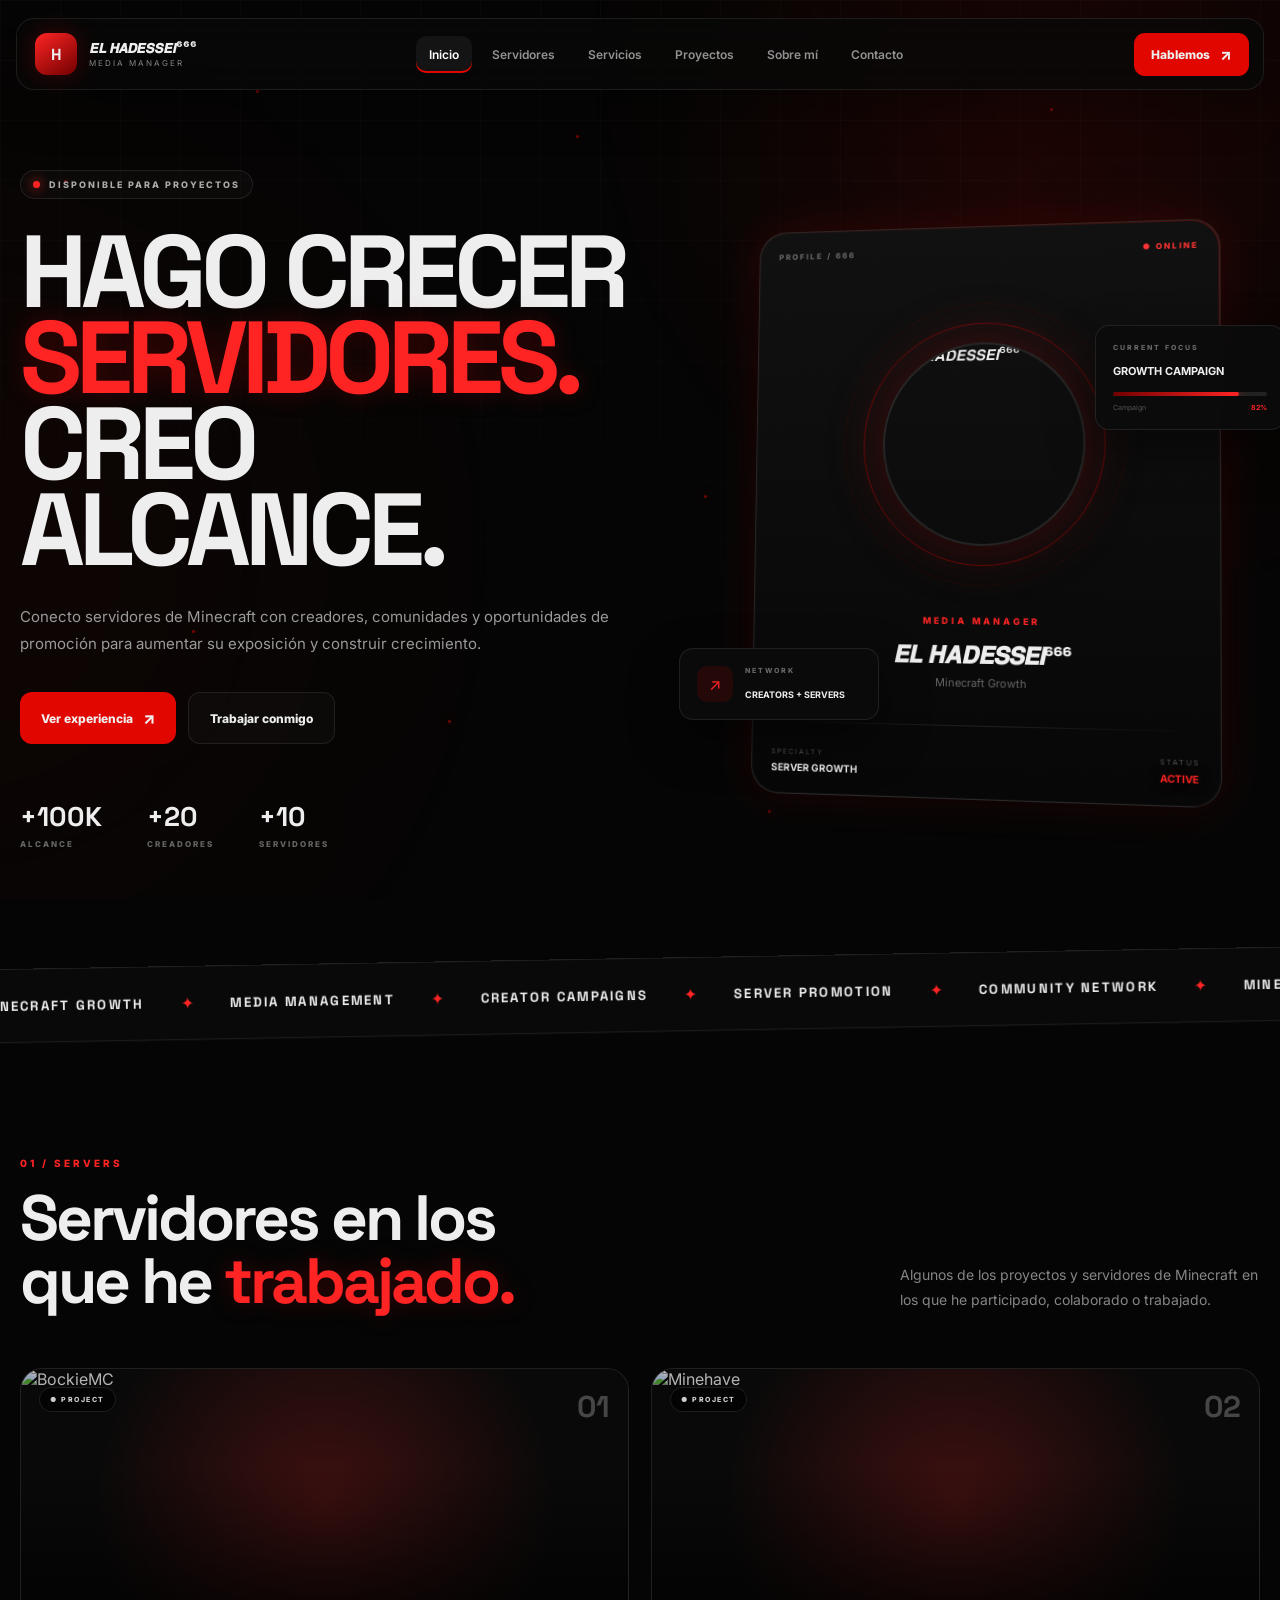
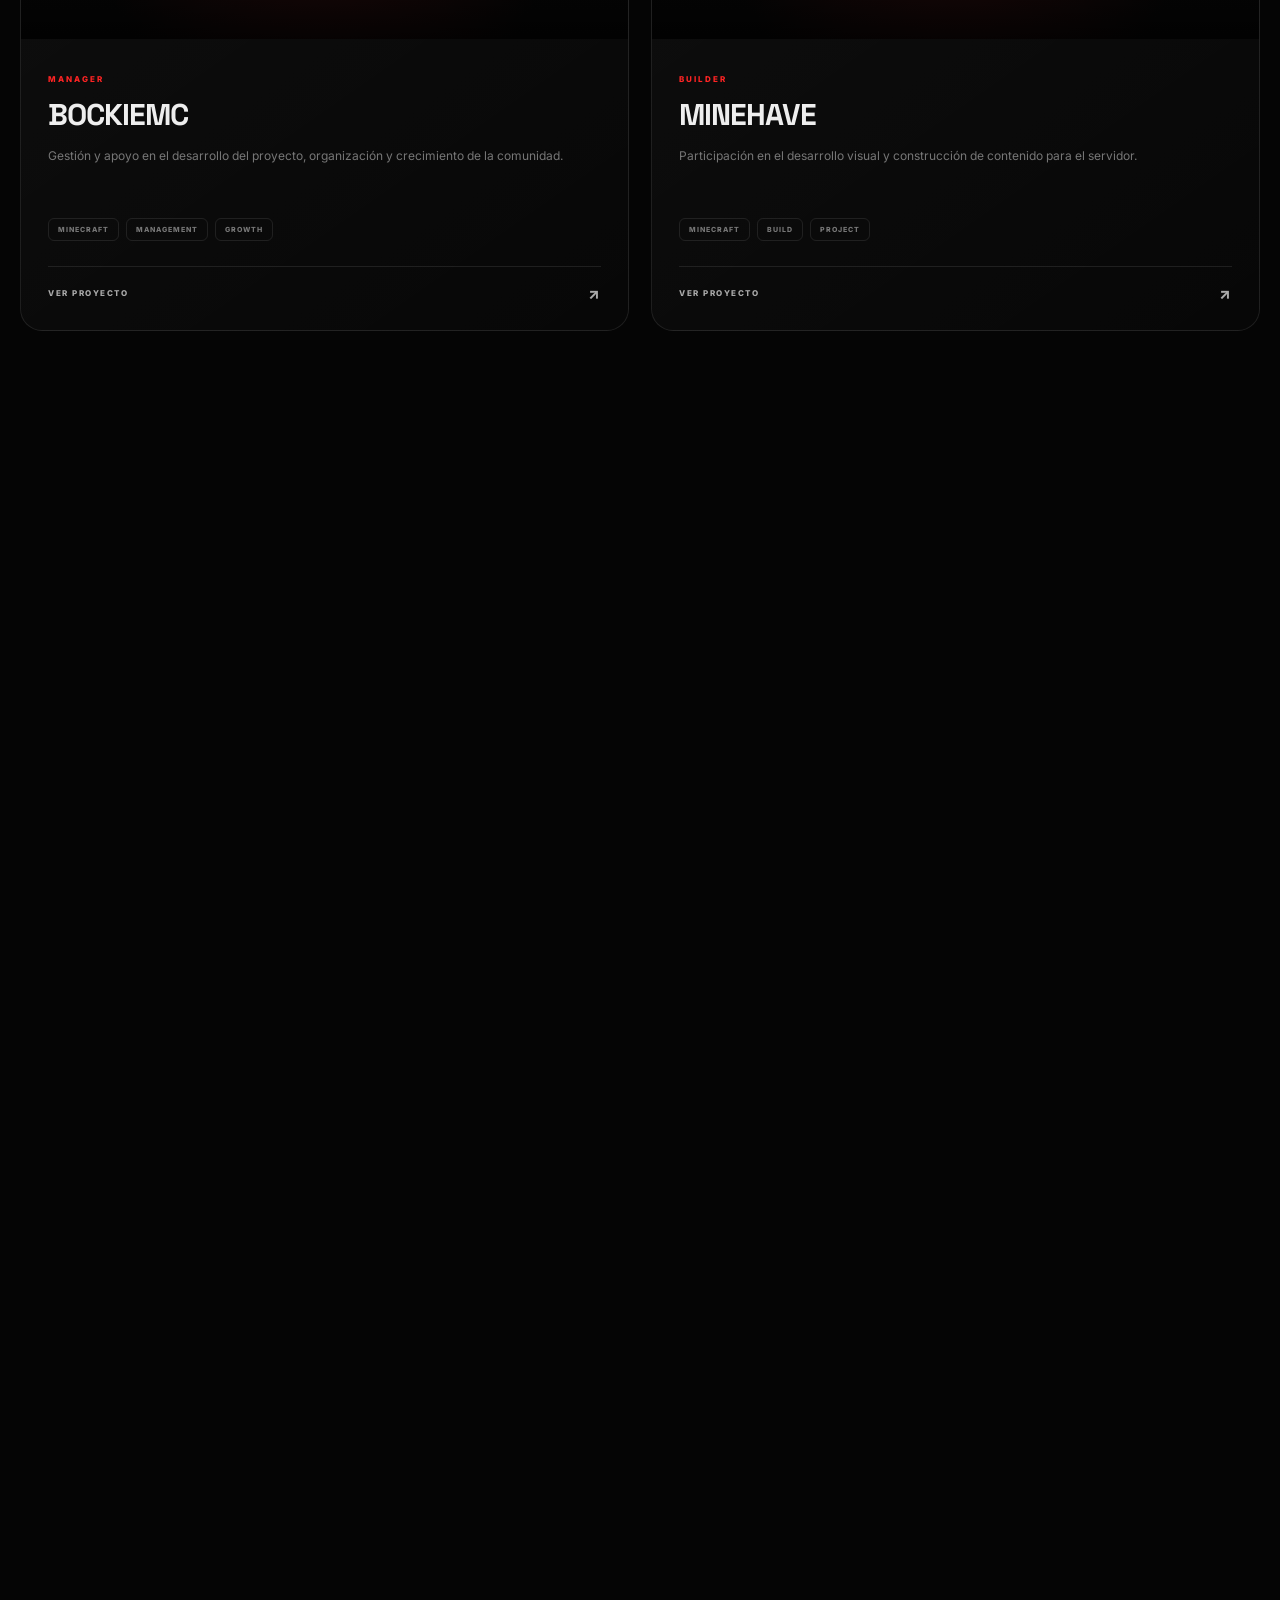
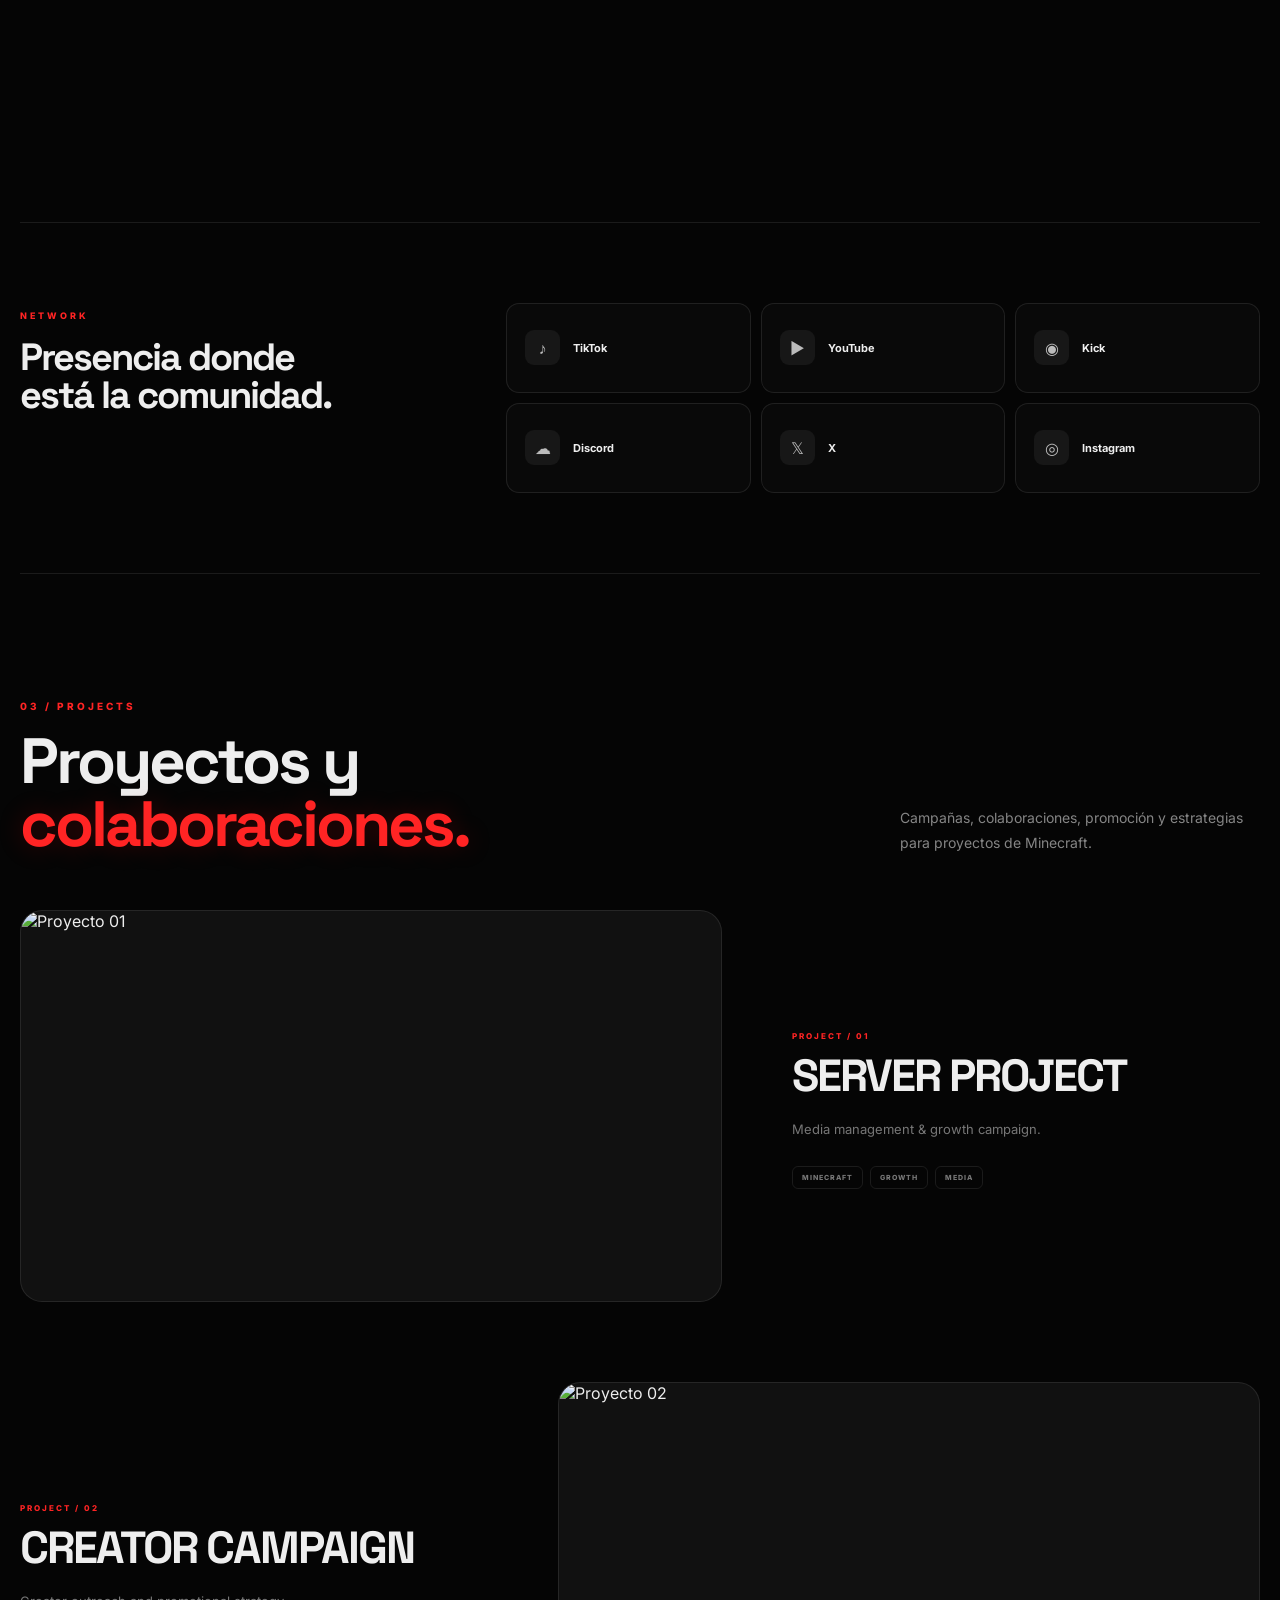
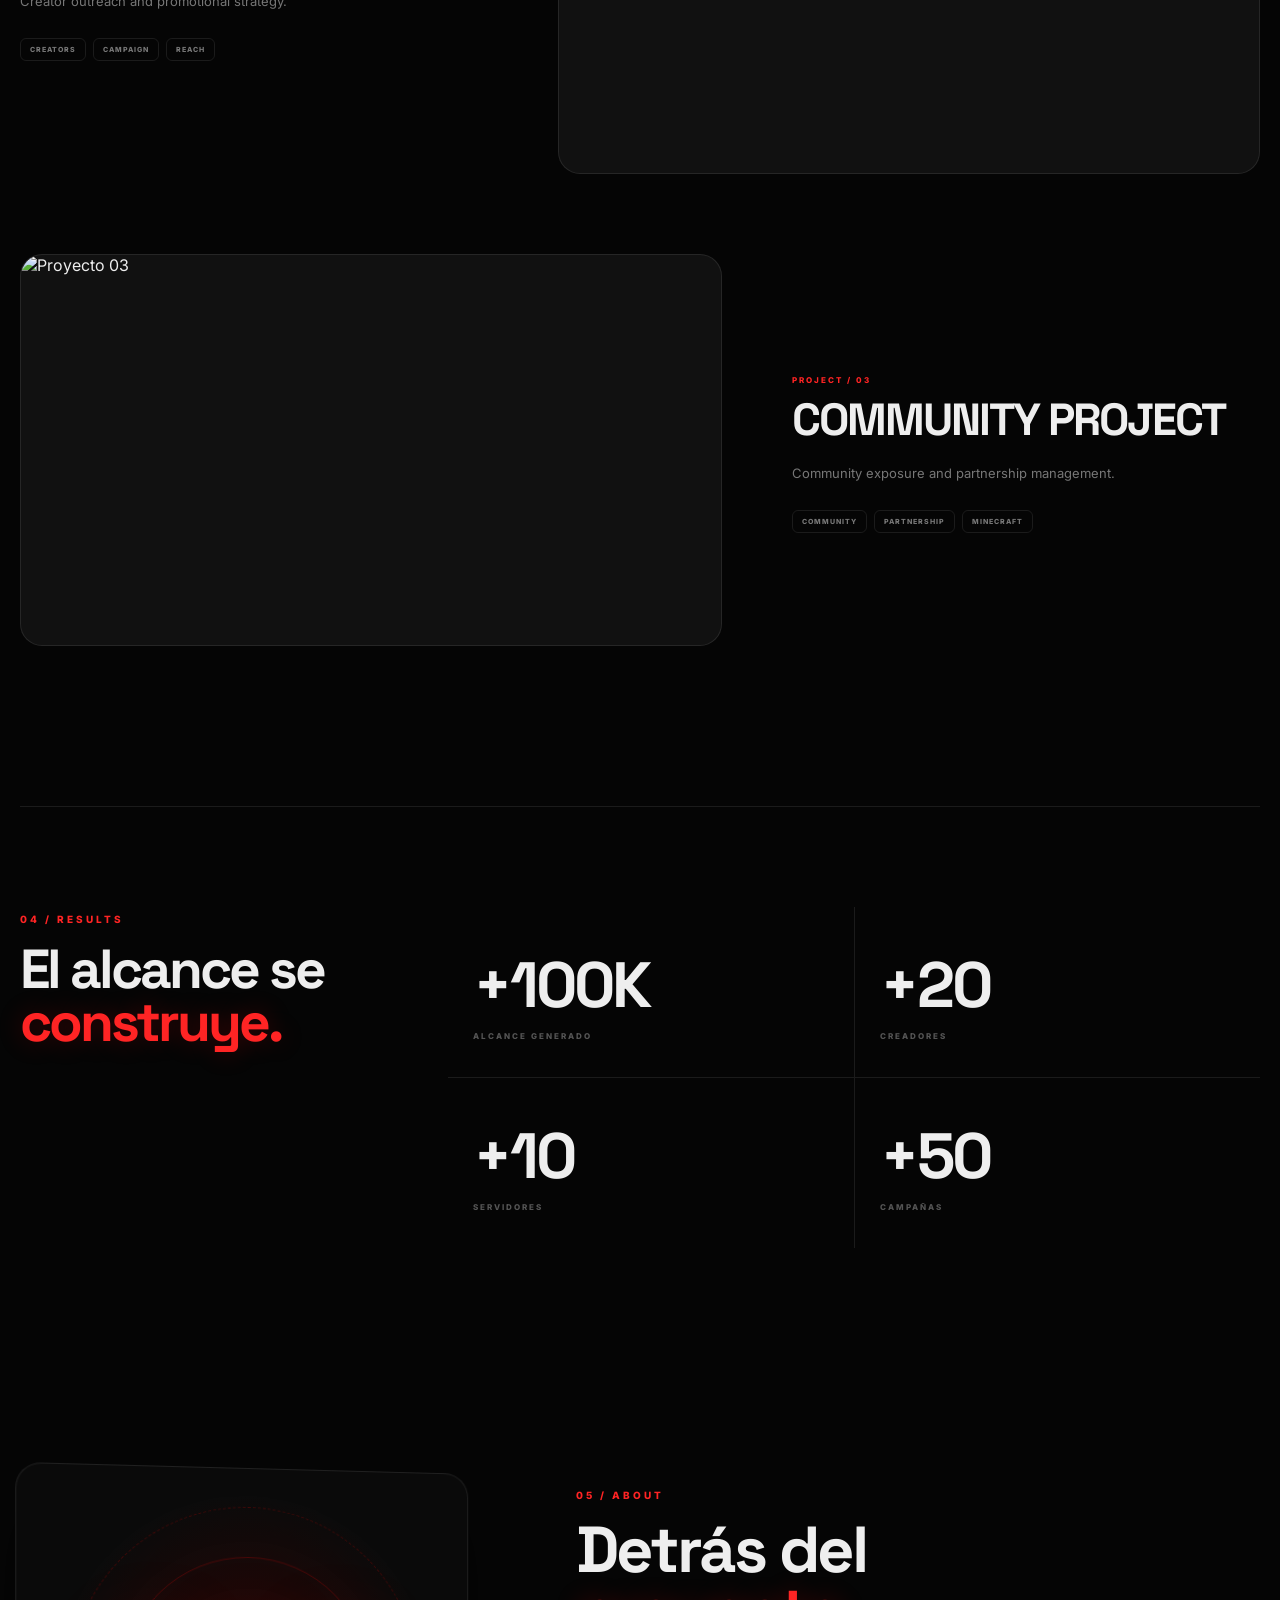
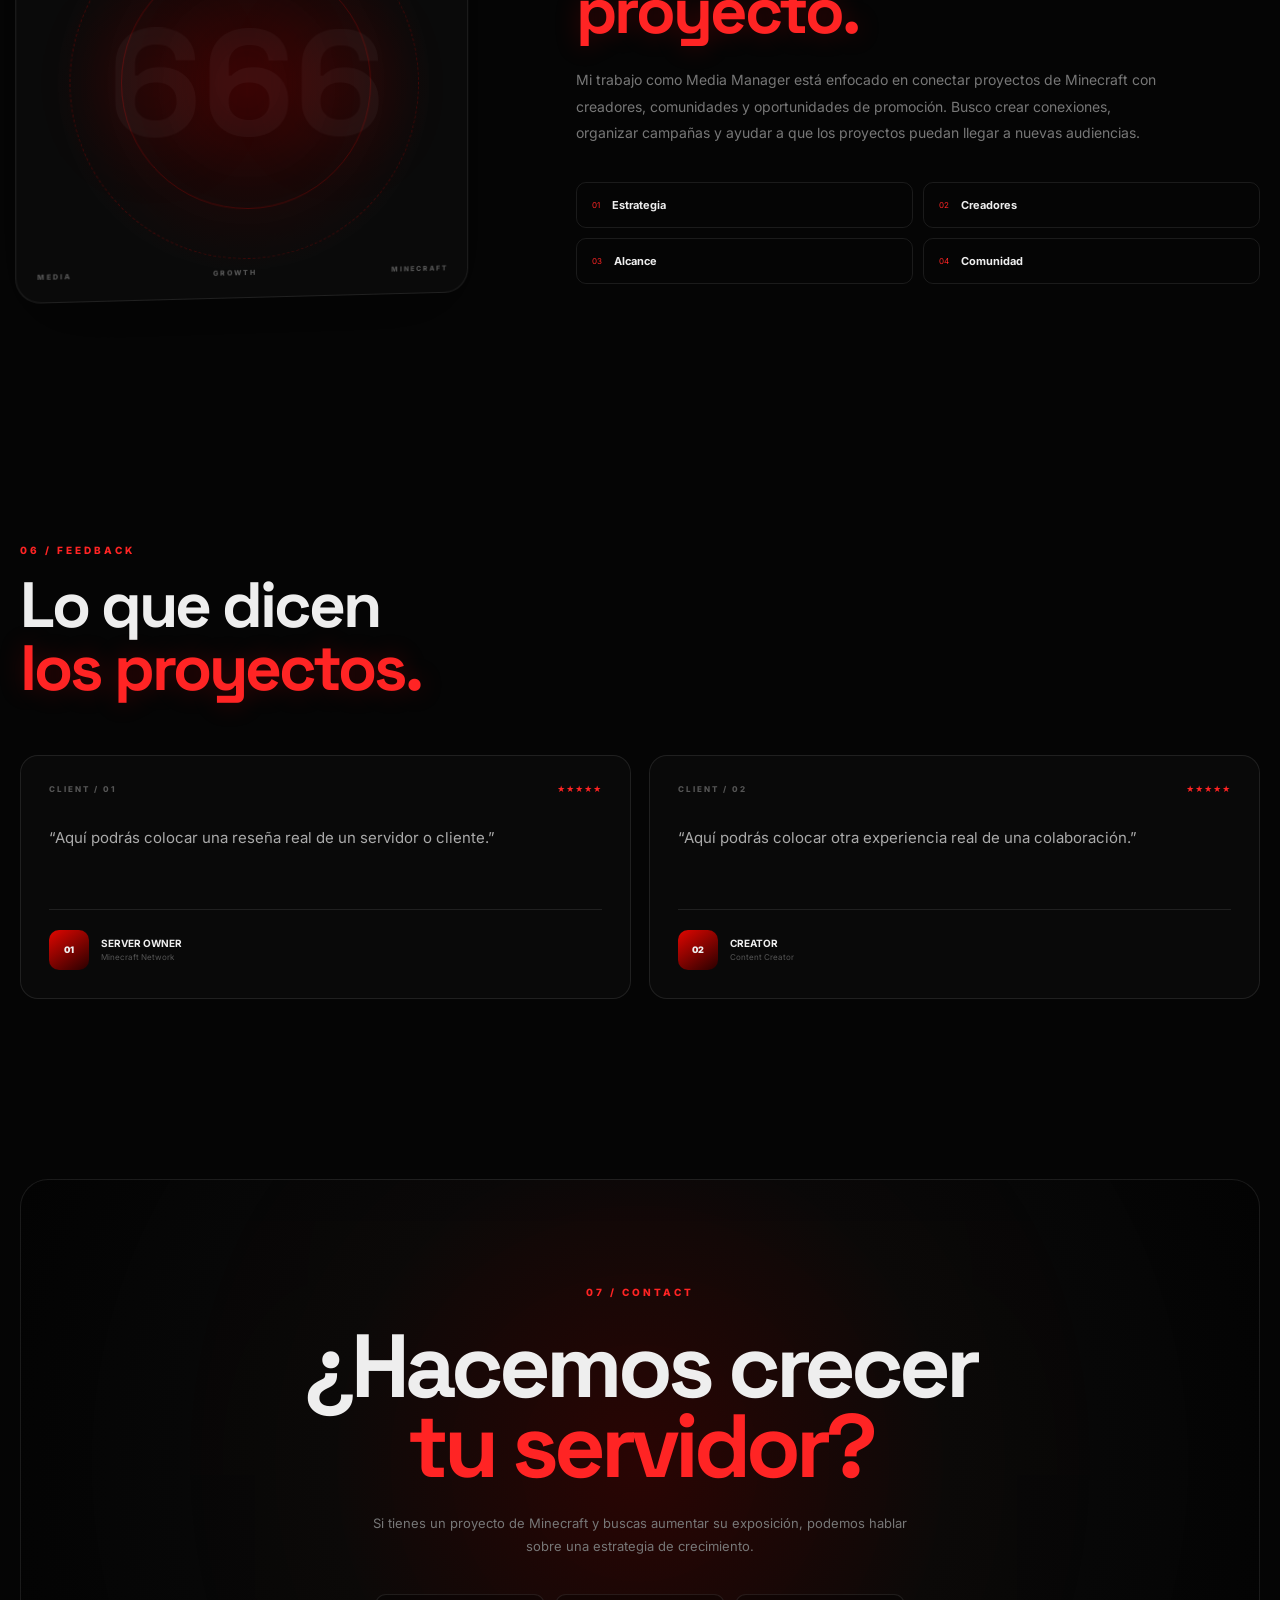
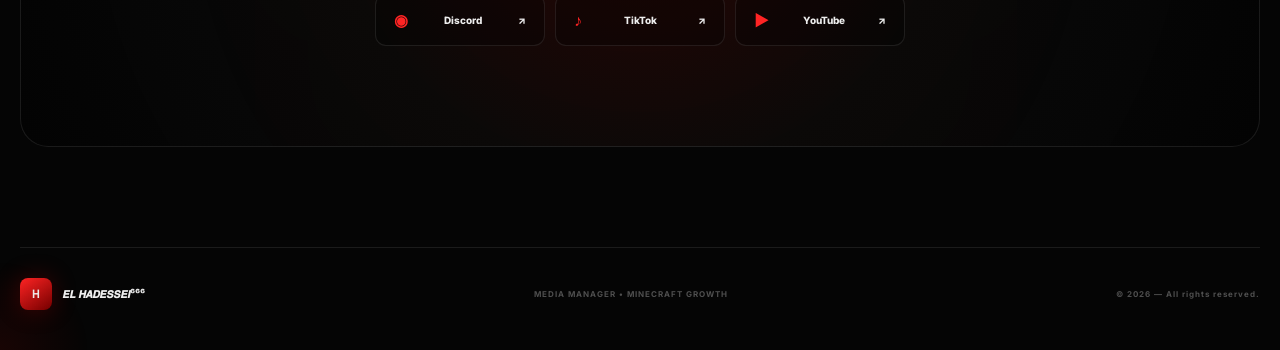
==== commit 2a2b2206: "Fix HTML structure by adding missing newline" ====
--- a/index.html
+++ b/index.html
@@ -1559,7 +1559,7 @@
      SCRIPT
 ========================================================= -->
 
+<script src="config.js"></script>
 <script src="script.js"></script>
-
 </body>
 </html>
--- a/style.css
+++ b/style.css
@@ -1,22 +1,29 @@
+/* =========================================================
+   EL HADESSEI⁶⁶⁶ — STYLE
+========================================================= */
+
 :root {
-    --bg: #050505;
-    --bg-2: #0a0a0a;
-    --card: #0d0d0f;
-    --card-2: #111114;
-
-    --red: #ff2020;
-    --red-light: #ff4545;
-    --red-dark: #8f0000;
-
-    --white: #ffffff;
-    --text: #eeeeee;
-    --muted: #858585;
-    --border: rgba(255, 255, 255, 0.09);
-
-    --radius: 24px;
-    --max-width: 1250px;
-
-    --transition: 0.35s cubic-bezier(.2,.8,.2,1);
+  --bg: #050505;
+  --bg-2: #090909;
+  --card: #0d0d0d;
+  --card-2: #111111;
+  --red: #e10600;
+  --red-bright: #ff2424;
+  --red-dark: #720000;
+  --white: #ffffff;
+  --text: #eeeeee;
+  --muted: #858585;
+  --border: rgba(255,255,255,.09);
+  --border-red: rgba(225,6,0,.35);
+
+  --radius: 22px;
+  --max: 1280px;
+
+  --shadow:
+    0 25px 80px rgba(0,0,0,.5);
+
+  --red-shadow:
+    0 0 45px rgba(225,6,0,.18);
 }
 
 
@@ -25,36 +32,41 @@
 ========================================================= */
 
 * {
-    margin: 0;
-    padding: 0;
-    box-sizing: border-box;
+  margin: 0;
+  padding: 0;
+  box-sizing: border-box;
 }
 
 html {
-    scroll-behavior: smooth;
+  scroll-behavior: smooth;
 }
 
 body {
-    background: var(--bg);
-    color: var(--text);
-    font-family: "Inter", sans-serif;
-    overflow-x: hidden;
-    line-height: 1.6;
+  background: var(--bg);
+  color: var(--text);
+  font-family: "Inter", sans-serif;
+  overflow-x: hidden;
 }
 
 a {
-    color: inherit;
-    text-decoration: none;
+  color: inherit;
+  text-decoration: none;
+}
+
+button,
+input,
+textarea {
+  font: inherit;
 }
 
 img {
-    display: block;
-    max-width: 100%;
-}
-
-button,
-a {
-    -webkit-tap-highlight-color: transparent;
+  display: block;
+  max-width: 100%;
+}
+
+::selection {
+  background: var(--red);
+  color: white;
 }
 
 
@@ -63,85 +75,77 @@
 ========================================================= */
 
 .background {
-    position: fixed;
-    inset: 0;
-    z-index: -10;
-    overflow: hidden;
-    pointer-events: none;
-    background:
-        radial-gradient(
-            circle at 70% 20%,
-            rgba(255, 32, 32, 0.08),
-            transparent 25%
-        ),
-        radial-gradient(
-            circle at 20% 80%,
-            rgba(255, 32, 32, 0.045),
-            transparent 25%
-        ),
-        var(--bg);
+  position: fixed;
+  inset: 0;
+  z-index: -10;
+  overflow: hidden;
+  pointer-events: none;
+  background:
+    radial-gradient(
+      circle at 80% 20%,
+      rgba(225,6,0,.08),
+      transparent 30%
+    ),
+    #050505;
 }
 
 .grid {
-    position: absolute;
-    inset: 0;
-
-    background-image:
-        linear-gradient(
-            rgba(255,255,255,.025) 1px,
-            transparent 1px
-        ),
-        linear-gradient(
-            90deg,
-            rgba(255,255,255,.025) 1px,
-            transparent 1px
-        );
-
-    background-size: 70px 70px;
-
-    mask-image: linear-gradient(
-        to bottom,
-        black,
-        transparent 85%
+  position: absolute;
+  inset: 0;
+
+  background-image:
+    linear-gradient(
+      rgba(255,255,255,.025) 1px,
+      transparent 1px
+    ),
+    linear-gradient(
+      90deg,
+      rgba(255,255,255,.025) 1px,
+      transparent 1px
     );
+
+  background-size: 60px 60px;
+
+  mask-image: linear-gradient(
+    to bottom,
+    black,
+    transparent 85%
+  );
 }
 
 .red-glow {
-    position: absolute;
-    width: 450px;
-    height: 450px;
-
-    border-radius: 50%;
-
-    background: var(--red);
-
-    filter: blur(180px);
-
-    opacity: .08;
-
-    animation: glowMove 10s ease-in-out infinite alternate;
+  position: absolute;
+  width: 500px;
+  height: 500px;
+  border-radius: 50%;
+
+  background: var(--red);
+
+  filter: blur(180px);
+  opacity: .08;
+
+  animation: glowMove 9s ease-in-out infinite alternate;
 }
 
 .glow-one {
-    top: 5%;
-    right: -150px;
+  top: -200px;
+  right: -100px;
 }
 
 .glow-two {
-    bottom: 10%;
-    left: -200px;
-
-    animation-delay: -5s;
+  bottom: 10%;
+  left: -300px;
+  animation-delay: -4s;
 }
 
 @keyframes glowMove {
-    0% {
-        transform: translate3d(0,0,0) scale(1);
-    }
-
-    100% {
-        transform: translate3d(-70px,50px,0) scale(1.25);
-    }
+  from {
+    transform: translate3d(0,0,0) scale(1);
+  }
+
+  to {
+    transform: translate3d(60px,40px,0) scale(1.15);
+  }
 }
 
 
@@ -150,114 +154,112 @@
 ========================================================= */
 
 .particles span {
-    position: absolute;
-
-    width: 3px;
-    height: 3px;
-
-    background: var(--red);
-
-    border-radius: 50%;
-
-    box-shadow:
-        0 0 10px var(--red),
-        0 0 20px rgba(255,32,32,.4);
-
+  position: absolute;
+
+  width: 3px;
+  height: 3px;
+
+  background: var(--red);
+  border-radius: 50%;
+
+  box-shadow:
+    0 0 12px var(--red);
+
+  opacity: .5;
+
+  animation: particleFloat 8s linear infinite;
+}
+
+.particles span:nth-child(1) {
+  left: 5%;
+  top: 20%;
+  animation-delay: 1s;
+}
+
+.particles span:nth-child(2) {
+  left: 15%;
+  top: 70%;
+  animation-delay: 3s;
+}
+
+.particles span:nth-child(3) {
+  left: 25%;
+  top: 40%;
+  animation-delay: 2s;
+}
+
+.particles span:nth-child(4) {
+  left: 35%;
+  top: 80%;
+  animation-delay: 4s;
+}
+
+.particles span:nth-child(5) {
+  left: 45%;
+  top: 15%;
+  animation-delay: 1s;
+}
+
+.particles span:nth-child(6) {
+  left: 55%;
+  top: 55%;
+  animation-delay: 5s;
+}
+
+.particles span:nth-child(7) {
+  left: 65%;
+  top: 30%;
+  animation-delay: 2s;
+}
+
+.particles span:nth-child(8) {
+  left: 75%;
+  top: 75%;
+  animation-delay: 4s;
+}
+
+.particles span:nth-child(9) {
+  left: 82%;
+  top: 12%;
+  animation-delay: 1s;
+}
+
+.particles span:nth-child(10) {
+  left: 90%;
+  top: 50%;
+  animation-delay: 3s;
+}
+
+.particles span:nth-child(11) {
+  left: 60%;
+  top: 90%;
+  animation-delay: 6s;
+}
+
+.particles span:nth-child(12) {
+  left: 20%;
+  top: 10%;
+  animation-delay: 2s;
+}
+
+@keyframes particleFloat {
+  0% {
+    transform: translateY(30px);
     opacity: 0;
-
-    animation: particleFloat 8s linear infinite;
-}
-
-.particles span:nth-child(1) {
-    left: 8%;
-    bottom: -10%;
-    animation-delay: 0s;
-}
-
-.particles span:nth-child(2) {
-    left: 18%;
-    bottom: -10%;
-    animation-delay: 2s;
-}
-
-.particles span:nth-child(3) {
-    left: 30%;
-    bottom: -10%;
-    animation-delay: 4s;
-}
-
-.particles span:nth-child(4) {
-    left: 42%;
-    bottom: -10%;
-    animation-delay: 1s;
-}
-
-.particles span:nth-child(5) {
-    left: 55%;
-    bottom: -10%;
-    animation-delay: 5s;
-}
-
-.particles span:nth-child(6) {
-    left: 68%;
-    bottom: -10%;
-    animation-delay: 3s;
-}
-
-.particles span:nth-child(7) {
-    left: 76%;
-    bottom: -10%;
-    animation-delay: 6s;
-}
-
-.particles span:nth-child(8) {
-    left: 86%;
-    bottom: -10%;
-    animation-delay: 1.5s;
-}
-
-.particles span:nth-child(9) {
-    left: 94%;
-    bottom: -10%;
-    animation-delay: 4.5s;
-}
-
-.particles span:nth-child(10) {
-    left: 25%;
-    bottom: -10%;
-    animation-delay: 7s;
-}
-
-.particles span:nth-child(11) {
-    left: 63%;
-    bottom: -10%;
-    animation-delay: 8s;
-}
-
-.particles span:nth-child(12) {
-    left: 48%;
-    bottom: -10%;
-    animation-delay: 2.8s;
-}
-
-@keyframes particleFloat {
-    0% {
-        transform: translateY(0) scale(.5);
-        opacity: 0;
-    }
-
-    15% {
-        opacity: .8;
-    }
-
-    70% {
-        opacity: .35;
-    }
-
-    100% {
-        transform: translateY(-110vh) translateX(80px) scale(1.2);
-        opacity: 0;
-    }
+  }
+
+  20% {
+    opacity: .5;
+  }
+
+  80% {
+    opacity: .5;
+  }
+
+  100% {
+    transform: translateY(-100px);
+    opacity: 0;
+  }
 }
 
 
@@ -266,209 +268,221 @@
 ========================================================= */
 
 .navbar {
-    position: fixed;
-
-    top: 20px;
-    left: 50%;
-
-    transform: translateX(-50%);
-
-    width: min(
-        calc(100% - 40px),
-        1180px
+  position: fixed;
+  top: 18px;
+  left: 50%;
+
+  transform: translateX(-50%);
+
+  width: min(
+    calc(100% - 32px),
+    var(--max)
+  );
+
+  min-height: 72px;
+
+  display: flex;
+  align-items: center;
+  justify-content: space-between;
+
+  padding: 10px 14px 10px 18px;
+
+  border: 1px solid var(--border);
+
+  border-radius: 18px;
+
+  background:
+    rgba(8,8,8,.78);
+
+  backdrop-filter: blur(18px);
+
+  z-index: 1000;
+
+  box-shadow:
+    0 15px 50px rgba(0,0,0,.3);
+}
+
+.brand {
+  display: flex;
+  align-items: center;
+  gap: 12px;
+}
+
+.brand-symbol {
+  width: 42px;
+  height: 42px;
+
+  display: grid;
+  place-items: center;
+
+  border-radius: 12px;
+
+  background:
+    linear-gradient(
+      145deg,
+      var(--red-bright),
+      var(--red-dark)
     );
 
-    height: 72px;
-
-    display: flex;
-    align-items: center;
-    justify-content: space-between;
-
-    padding: 0 18px;
-
-    border: 1px solid var(--border);
-
-    border-radius: 20px;
-
-    background: rgba(8,8,8,.72);
-
-    backdrop-filter: blur(18px);
-    -webkit-backdrop-filter: blur(18px);
-
-    z-index: 1000;
-
-    transition:
-        background var(--transition),
-        border-color var(--transition),
-        box-shadow var(--transition);
-}
-
-.navbar.scrolled {
-    background: rgba(5,5,5,.92);
-
-    border-color:
-        rgba(255,32,32,.25);
-
-    box-shadow:
-        0 15px 50px rgba(0,0,0,.45),
-        0 0 30px rgba(255,32,32,.04);
-}
-
-
-/* BRAND */
-
-.brand {
-    display: flex;
-    align-items: center;
-    gap: 11px;
-}
-
-.brand-symbol {
-    width: 40px;
-    height: 40px;
-
-    display: grid;
-    place-items: center;
-
-    border-radius: 12px;
-
-    background:
-        linear-gradient(
-            145deg,
-            var(--red),
-            #730000
-        );
-
-    color: white;
-
-    font-weight: 900;
-
-    box-shadow:
-        0 0 25px rgba(255,32,32,.25);
-
-    transition: var(--transition);
-}
-
-.brand:hover .brand-symbol {
-    transform: rotate(-8deg) scale(1.08);
-
-    box-shadow:
-        0 0 35px rgba(255,32,32,.45);
+  font-family: "Space Grotesk", sans-serif;
+  font-weight: 900;
+
+  box-shadow:
+    0 0 25px rgba(225,6,0,.25);
 }
 
 .brand-info {
-    display: flex;
-    flex-direction: column;
-    line-height: 1.1;
+  display: flex;
+  flex-direction: column;
+  line-height: 1.1;
 }
 
 .brand-info strong {
-    font-size: 13px;
-    letter-spacing: .8px;
+  font-size: 14px;
+  white-space: nowrap;
 }
 
 .brand-info span {
-    margin-top: 5px;
-
-    color: var(--muted);
-
-    font-size: 8px;
-    letter-spacing: 2px;
-}
-
-
-/* NAV LINKS */
+  margin-top: 4px;
+
+  font-size: 8px;
+  letter-spacing: 2px;
+
+  color: var(--muted);
+}
 
 .nav-links {
-    display: flex;
-    align-items: center;
-    gap: 7px;
+  display: flex;
+  align-items: center;
+  gap: 7px;
 }
 
 .nav-links a {
-    padding: 10px 13px;
-
-    color: #999;
-
-    font-size: 12px;
-    font-weight: 600;
-
-    border-radius: 10px;
-
-    transition: var(--transition);
+  padding: 11px 13px;
+
+  border-radius: 10px;
+
+  color: #929292;
+
+  font-size: 12px;
+  font-weight: 600;
+
+  transition:
+    .25s ease;
 }
 
 .nav-links a:hover,
 .nav-links a.active {
-    color: white;
-
-    background: rgba(255,255,255,.06);
-}
-
-.nav-links a:hover {
-    color: var(--red-light);
-}
-
-
-/* CONTACT */
+  color: white;
+  background: rgba(255,255,255,.05);
+}
+
+.nav-links a.active {
+  box-shadow:
+    inset 0 -2px var(--red);
+}
 
 .nav-contact {
-    display: flex;
-    align-items: center;
-    gap: 8px;
-
-    padding: 11px 15px;
-
-    border-radius: 11px;
-
-    background: white;
-
-    color: #050505;
-
-    font-size: 11px;
-    font-weight: 800;
-
-    transition: var(--transition);
+  display: flex;
+  align-items: center;
+  gap: 10px;
+
+  padding: 12px 17px;
+
+  border-radius: 11px;
+
+  background: var(--red);
+
+  font-size: 12px;
+  font-weight: 800;
+
+  transition:
+    transform .25s ease,
+    box-shadow .25s ease;
+}
+
+.nav-contact:hover {
+  transform: translateY(-2px);
+
+  box-shadow:
+    0 10px 30px rgba(225,6,0,.3);
 }
 
 .nav-contact span {
-    transition: transform var(--transition);
-}
-
-.nav-contact:hover {
-    transform: translateY(-2px);
-
-    background: var(--red);
-    color: white;
-
-    box-shadow:
-        0 10px 30px rgba(255,32,32,.2);
-}
-
-.nav-contact:hover span {
-    transform: translate(3px,-3px);
+  font-size: 15px;
 }
 
 
 /* =========================================================
-   MAIN
+   GLOBAL
 ========================================================= */
 
 main {
-    position: relative;
-    z-index: 1;
-}
-
-.hero,
-.section,
-.platform-section {
-    width: min(
-        calc(100% - 40px),
-        var(--max-width)
-    );
-
-    margin-left: auto;
-    margin-right: auto;
+  position: relative;
+}
+
+.section {
+  width: min(
+    calc(100% - 40px),
+    var(--max)
+  );
+
+  margin: 0 auto;
+
+  padding: 120px 0;
+}
+
+.red-text {
+  color: var(--red-bright);
+
+  text-shadow:
+    0 0 25px rgba(225,6,0,.25);
+}
+
+.section-number {
+  display: inline-block;
+
+  margin-bottom: 18px;
+
+  color: var(--red-bright);
+
+  font-size: 10px;
+  font-weight: 800;
+
+  letter-spacing: 3px;
+}
+
+.section-heading {
+  display: flex;
+  align-items: flex-end;
+  justify-content: space-between;
+
+  gap: 50px;
+
+  margin-bottom: 55px;
+}
+
+.section-heading h2 {
+  font-family: "Space Grotesk", sans-serif;
+
+  font-size: clamp(
+    38px,
+    5vw,
+    70px
+  );
+
+  line-height: .98;
+
+  letter-spacing: -3px;
+}
+
+.section-heading > p {
+  width: 360px;
+
+  color: var(--muted);
+
+  font-size: 14px;
+  line-height: 1.8;
 }
 
 
@@ -477,240 +491,227 @@
 ========================================================= */
 
 .hero {
-    min-height: 100vh;
-
-    padding-top: 170px;
-    padding-bottom: 100px;
-
-    display: grid;
-
-    grid-template-columns:
-        minmax(0, 1.05fr)
-        minmax(420px, .95fr);
-
-    gap: 80px;
-
-    align-items: center;
+  width: min(
+    calc(100% - 40px),
+    var(--max)
+  );
+
+  min-height: 900px;
+
+  margin: 0 auto;
+
+  padding-top: 170px;
+  padding-bottom: 110px;
+
+  display: grid;
+
+  grid-template-columns:
+    1.05fr .95fr;
+
+  align-items: center;
+
+  gap: 70px;
 }
 
 .hero-content {
-    animation: heroIn 1s cubic-bezier(.16,1,.3,1) both;
-}
-
-@keyframes heroIn {
-    from {
-        opacity: 0;
-        transform: translateY(35px);
-    }
-
-    to {
-        opacity: 1;
-        transform: translateY(0);
-    }
-}
-
-
-/* EYEBROW */
+  position: relative;
+  z-index: 2;
+}
 
 .eyebrow {
-    display: inline-flex;
-    align-items: center;
-    gap: 9px;
-
-    padding: 8px 12px;
-
-    border:
-        1px solid rgba(255,32,32,.2);
-
-    border-radius: 100px;
-
-    background:
-        rgba(255,32,32,.04);
-
-    color: #aaa;
-
-    font-size: 9px;
-    font-weight: 700;
-
-    letter-spacing: 1.8px;
+  display: inline-flex;
+  align-items: center;
+  gap: 9px;
+
+  padding: 8px 12px;
+
+  border: 1px solid var(--border);
+
+  border-radius: 100px;
+
+  background: rgba(255,255,255,.025);
+
+  color: #aaa;
+
+  font-size: 9px;
+  font-weight: 800;
+
+  letter-spacing: 2px;
+
+  animation:
+    fadeUp .8s ease both;
 }
 
 .status-dot {
-    width: 6px;
-    height: 6px;
-
-    border-radius: 50%;
-
-    background: #ff3030;
-
-    box-shadow:
-        0 0 10px var(--red);
-
-    animation: statusPulse 1.7s infinite;
+  width: 7px;
+  height: 7px;
+
+  border-radius: 50%;
+
+  background: #ff2424;
+
+  box-shadow:
+    0 0 12px #ff2424;
+
+  animation: statusPulse 1.5s infinite;
 }
 
 @keyframes statusPulse {
-    0%,
-    100% {
-        box-shadow: 0 0 5px var(--red);
-    }
-
-    50% {
-        box-shadow:
-            0 0 18px var(--red),
-            0 0 30px rgba(255,32,32,.3);
-    }
-}
-
-
-/* HERO TITLE */
+  50% {
+    opacity: .35;
+    transform: scale(.7);
+  }
+}
 
 .hero h1 {
-    margin-top: 28px;
-
-    max-width: 780px;
-
-    font-family: "Space Grotesk", sans-serif;
-
-    font-size: clamp(
-        50px,
-        7vw,
-        94px
-    );
-
-    line-height: .91;
-
-    letter-spacing: -5px;
-
-    font-weight: 800;
-
-    color: white;
-}
-
-.red-text {
-    color: var(--red);
-
-    text-shadow:
-        0 0 35px rgba(255,32,32,.15);
-}
-
-
-/* DESCRIPTION */
+  margin-top: 30px;
+
+  font-family: "Space Grotesk", sans-serif;
+
+  font-size: clamp(
+    55px,
+    8vw,
+    112px
+  );
+
+  line-height: .84;
+
+  letter-spacing: -6px;
+
+  font-weight: 800;
+}
+
+.hero h1 span {
+  display: block;
+
+  animation:
+    titleReveal .8s cubic-bezier(.2,.8,.2,1) both;
+}
+
+.hero h1 span:nth-child(2) {
+  animation-delay: .1s;
+}
+
+.hero h1 span:nth-child(3) {
+  animation-delay: .2s;
+}
+
+@keyframes titleReveal {
+  from {
+    opacity: 0;
+    transform: translateY(35px);
+    filter: blur(8px);
+  }
+
+  to {
+    opacity: 1;
+    transform: translateY(0);
+    filter: blur(0);
+  }
+}
 
 .hero-description {
-    max-width: 610px;
-
-    margin-top: 30px;
-
-    color: var(--muted);
-
-    font-size: 15px;
-
-    line-height: 1.8;
-}
-
-
-/* HERO BUTTONS */
+  max-width: 610px;
+
+  margin-top: 30px;
+
+  color: #9a9a9a;
+
+  font-size: 15px;
+  line-height: 1.8;
+
+  animation:
+    fadeUp 1s .25s ease both;
+}
 
 .hero-actions {
-    display: flex;
-    gap: 12px;
-
-    margin-top: 32px;
+  display: flex;
+  gap: 12px;
+
+  margin-top: 35px;
+
+  animation:
+    fadeUp 1s .35s ease both;
 }
 
 .button {
-    display: inline-flex;
-    align-items: center;
-    justify-content: center;
-    gap: 10px;
-
-    min-height: 48px;
-
-    padding: 0 20px;
-
-    border-radius: 12px;
-
-    font-size: 12px;
-    font-weight: 800;
-
-    transition: var(--transition);
+  display: inline-flex;
+  align-items: center;
+  justify-content: center;
+
+  min-height: 52px;
+
+  padding: 0 21px;
+
+  border-radius: 12px;
+
+  font-size: 12px;
+  font-weight: 800;
+
+  transition:
+    transform .25s ease,
+    box-shadow .25s ease,
+    background .25s ease;
 }
 
 .button.primary {
-    background: var(--red);
-    color: white;
-
-    box-shadow:
-        0 10px 35px rgba(255,32,32,.14);
+  background: var(--red);
 }
 
 .button.primary:hover {
-    transform: translateY(-4px);
-
-    box-shadow:
-        0 18px 45px rgba(255,32,32,.28);
-}
-
-.button.primary span {
-    transition: transform var(--transition);
-}
-
-.button.primary:hover span {
-    transform: translate(4px,-4px);
+  transform: translateY(-3px);
+
+  box-shadow:
+    0 15px 40px rgba(225,6,0,.3);
 }
 
 .button.secondary {
-    border: 1px solid var(--border);
-
-    background: rgba(255,255,255,.025);
-
-    color: #ccc;
+  border: 1px solid var(--border);
+
+  background: rgba(255,255,255,.025);
 }
 
 .button.secondary:hover {
-    border-color:
-        rgba(255,32,32,.35);
-
-    color: white;
-
-    background:
-        rgba(255,32,32,.05);
-
-    transform: translateY(-4px);
-}
-
-
-/* MINI STATS */
+  transform: translateY(-3px);
+
+  background: rgba(255,255,255,.07);
+}
+
+.button span {
+  margin-left: 10px;
+  font-size: 16px;
+}
 
 .hero-mini-stats {
-    display: flex;
-    gap: 35px;
-
-    margin-top: 45px;
+  display: flex;
+
+  margin-top: 55px;
+
+  gap: 45px;
+
+  animation:
+    fadeUp 1s .45s ease both;
 }
 
 .hero-mini-stats div {
-    display: flex;
-    flex-direction: column;
+  display: flex;
+  flex-direction: column;
+  gap: 5px;
 }
 
 .hero-mini-stats strong {
-    font-family: "Space Grotesk";
-
-    font-size: 24px;
-
-    color: white;
+  font-family: "Space Grotesk", sans-serif;
+
+  font-size: 27px;
 }
 
 .hero-mini-stats span {
-    margin-top: 3px;
-
-    color: #666;
-
-    font-size: 9px;
-
-    letter-spacing: 1.5px;
+  color: #666;
+
+  font-size: 8px;
+  font-weight: 800;
+
+  letter-spacing: 2px;
 }
 
 
@@ -719,308 +720,258 @@
 ========================================================= */
 
 .hero-visual {
-    position: relative;
-
-    min-height: 600px;
-
-    display: grid;
-    place-items: center;
-
-    animation:
-        heroVisualIn
-        1.2s
-        .1s
-        cubic-bezier(.16,1,.3,1)
-        both;
-}
-
-@keyframes heroVisualIn {
-    from {
-        opacity: 0;
-        transform:
-            translateY(50px)
-            scale(.95);
-    }
-
-    to {
-        opacity: 1;
-        transform:
-            translateY(0)
-            scale(1);
-    }
-}
-
-
-/* MAIN FRAME */
+  position: relative;
+
+  min-height: 610px;
+
+  display: grid;
+  place-items: center;
+
+  perspective: 1200px;
+}
 
 .visual-frame {
-    position: relative;
-
-    width: min(100%, 440px);
-
-    min-height: 550px;
-
-    overflow: hidden;
-
-    border-radius: 32px;
-
-    border:
-        1px solid rgba(255,255,255,.1);
-
-    background:
-        linear-gradient(
-            145deg,
-            #151517,
-            #080808
-        );
-
-    box-shadow:
-        0 35px 100px rgba(0,0,0,.6),
-        0 0 80px rgba(255,32,32,.07);
-
+  position: relative;
+
+  width: min(
+    100%,
+    470px
+  );
+
+  min-height: 560px;
+
+  padding: 20px;
+
+  border: 1px solid rgba(255,255,255,.1);
+
+  border-radius: 28px;
+
+  background:
+    linear-gradient(
+      145deg,
+      rgba(255,255,255,.06),
+      rgba(255,255,255,.015)
+    );
+
+  box-shadow:
+    var(--shadow),
+    var(--red-shadow);
+
+  overflow: hidden;
+
+  transform:
+    rotateY(-8deg)
+    rotateX(3deg);
+
+  animation:
+    frameFloat 6s ease-in-out infinite;
+}
+
+.visual-frame::before {
+  content: "";
+
+  position: absolute;
+
+  inset: -50%;
+
+  background:
+    conic-gradient(
+      transparent,
+      rgba(225,6,0,.25),
+      transparent 25%
+    );
+
+  animation:
+    rotateLight 8s linear infinite;
+}
+
+.visual-frame::after {
+  content: "";
+
+  position: absolute;
+  inset: 1px;
+
+  border-radius: 27px;
+
+  background:
+    linear-gradient(
+      180deg,
+      #111,
+      #070707
+    );
+
+  z-index: 0;
+}
+
+.visual-frame > * {
+  position: relative;
+  z-index: 2;
+}
+
+@keyframes rotateLight {
+  to {
+    transform: rotate(360deg);
+  }
+}
+
+@keyframes frameFloat {
+  0%,100% {
     transform:
-        perspective(1200px)
-        rotateY(-5deg);
-
-    transition:
-        transform .6s cubic-bezier(.2,.8,.2,1),
-        box-shadow .6s ease;
-}
-
-.visual-frame:hover {
+      rotateY(-8deg)
+      rotateX(3deg)
+      translateY(0);
+  }
+
+  50% {
     transform:
-        perspective(1200px)
-        rotateY(0deg)
-        rotateX(-2deg)
-        translateY(-8px);
-
-    box-shadow:
-        0 45px 120px rgba(0,0,0,.7),
-        0 0 100px rgba(255,32,32,.12);
-}
-
-
-/* FRAME TOP */
+      rotateY(-5deg)
+      rotateX(1deg)
+      translateY(-13px);
+  }
+}
 
 .frame-top {
-    position: absolute;
-
-    top: 20px;
-    left: 22px;
-    right: 22px;
-
-    display: flex;
-    justify-content: space-between;
-
-    font-size: 8px;
-    font-weight: 800;
-
-    letter-spacing: 1.5px;
-
-    color: #686868;
+  display: flex;
+  justify-content: space-between;
+
+  color: #666;
+
+  font-size: 8px;
+  font-weight: 800;
+
+  letter-spacing: 2px;
 }
 
 .live {
-    color: var(--red);
-
-    animation: liveBlink 2s infinite;
-}
-
-@keyframes liveBlink {
-    0%,100% {
-        opacity: 1;
-    }
-
-    50% {
-        opacity: .45;
-    }
-}
-
-
-/* AVATAR */
+  color: #ff3333;
+}
 
 .avatar-container {
-    position: absolute;
-
-    top: 80px;
-    left: 50%;
-
-    width: 280px;
-    height: 280px;
-
-    transform: translateX(-50%);
-
-    display: grid;
-    place-items: center;
+  position: relative;
+
+  width: 260px;
+  height: 260px;
+
+  margin: 60px auto 35px;
+
+  display: grid;
+  place-items: center;
 }
 
 .avatar {
-    position: relative;
-
-    width: 220px;
-    height: 220px;
-
-    object-fit: cover;
-
-    border-radius: 50%;
-
-    border:
-        2px solid rgba(255,32,32,.55);
-
-    background: #111;
-
-    box-shadow:
-        0 0 40px rgba(255,32,32,.15);
-
-    z-index: 3;
-
-    transition: .6s ease;
-}
-
-.visual-frame:hover .avatar {
-    transform: scale(1.04);
-
-    box-shadow:
-        0 0 60px rgba(255,32,32,.28);
-}
-
-
-/* RINGS */
+  width: 205px;
+  height: 205px;
+
+  object-fit: cover;
+
+  border-radius: 50%;
+
+  border: 2px solid rgba(255,255,255,.1);
+
+  box-shadow:
+    0 0 60px rgba(225,6,0,.25);
+
+  position: relative;
+  z-index: 3;
+}
 
 .avatar-ring {
-    position: absolute;
-
-    border-radius: 50%;
-
-    border:
-        1px solid rgba(255,32,32,.3);
-
-    animation: ringRotate 12s linear infinite;
+  position: absolute;
+
+  border: 1px solid rgba(225,6,0,.4);
+
+  border-radius: 50%;
+
+  animation:
+    ringRotate 8s linear infinite;
 }
 
 .ring-one {
-    width: 270px;
-    height: 270px;
+  width: 245px;
+  height: 245px;
 }
 
 .ring-two {
-    width: 310px;
-    height: 310px;
-
-    border-style: dashed;
-
-    opacity: .35;
-
-    animation-duration: 20s;
-    animation-direction: reverse;
+  width: 285px;
+  height: 285px;
+
+  border-style: dashed;
+
+  opacity: .35;
+
+  animation-duration: 14s;
+  animation-direction: reverse;
 }
 
 @keyframes ringRotate {
-    to {
-        transform: rotate(360deg);
-    }
-}
-
-
-/* PROFILE */
+  to {
+    transform: rotate(360deg);
+  }
+}
 
 .profile-name {
-    position: absolute;
-
-    left: 30px;
-    right: 30px;
-
-    bottom: 105px;
-
-    text-align: center;
+  text-align: center;
 }
 
 .profile-name > span {
-    color: var(--red);
-
-    font-size: 8px;
-    font-weight: 800;
-
-    letter-spacing: 2px;
+  color: var(--red-bright);
+
+  font-size: 9px;
+  font-weight: 800;
+
+  letter-spacing: 3px;
 }
 
 .profile-name h2 {
-    margin-top: 7px;
-
-    color: white;
-
-    font-family: "Space Grotesk";
-
-    font-size: 28px;
-
-    letter-spacing: -1px;
+  margin-top: 10px;
+
+  font-family: "Space Grotesk", sans-serif;
+
+  font-size: 25px;
 }
 
 .profile-name p {
-    margin-top: 3px;
-
-    color: #666;
-
-    font-size: 10px;
-}
-
-
-/* PROFILE LINE */
+  margin-top: 5px;
+
+  color: #666;
+
+  font-size: 11px;
+}
 
 .profile-line {
-    position: absolute;
-
-    left: 30px;
-    right: 30px;
-
-    bottom: 75px;
-
-    height: 1px;
-
-    background:
-        linear-gradient(
-            90deg,
-            transparent,
-            rgba(255,255,255,.1),
-            transparent
-        );
-}
-
-
-/* PROFILE BOTTOM */
+  height: 1px;
+
+  margin: 35px 0 25px;
+
+  background:
+    linear-gradient(
+      90deg,
+      transparent,
+      rgba(255,255,255,.1),
+      transparent
+    );
+}
 
 .profile-bottom {
-    position: absolute;
-
-    left: 30px;
-    right: 30px;
-    bottom: 28px;
-
-    display: flex;
-    justify-content: space-between;
+  display: flex;
+  justify-content: space-between;
 }
 
 .profile-bottom div {
-    display: flex;
-    flex-direction: column;
+  display: flex;
+  flex-direction: column;
+  gap: 5px;
 }
 
 .profile-bottom small {
-    color: #555;
-
-    font-size: 7px;
-
-    letter-spacing: 1.5px;
+  color: #555;
+
+  font-size: 7px;
+  letter-spacing: 2px;
 }
 
 .profile-bottom strong {
-    margin-top: 4px;
-
-    color: white;
-
-    font-size: 9px;
-
-    letter-spacing: 1px;
+  font-size: 10px;
 }
 
 
@@ -1029,179 +980,135 @@
 ========================================================= */
 
 .floating-card {
-    position: absolute;
-
-    padding: 17px;
-
-    border-radius: 16px;
-
-    border:
-        1px solid rgba(255,255,255,.09);
-
-    background:
-        rgba(12,12,13,.85);
-
-    backdrop-filter: blur(15px);
-
-    box-shadow:
-        0 25px 60px rgba(0,0,0,.5);
-
-    transition: .4s ease;
-}
-
-.floating-card:hover {
-    transform: translateY(-7px) scale(1.02);
-
-    border-color:
-        rgba(255,32,32,.25);
+  position: absolute;
+
+  padding: 17px;
+
+  border: 1px solid var(--border);
+
+  border-radius: 14px;
+
+  background:
+    rgba(12,12,12,.9);
+
+  backdrop-filter: blur(15px);
+
+  box-shadow:
+    0 20px 50px rgba(0,0,0,.45);
+
+  animation:
+    floating 5s ease-in-out infinite;
 }
 
 .campaign-card {
-    right: -35px;
-    bottom: 90px;
-
-    width: 190px;
-
-    animation:
-        floatingOne
-        5s
-        ease-in-out
-        infinite;
+  right: -25px;
+  top: 120px;
+
+  width: 190px;
 }
 
 .network-card {
-    left: -35px;
-    top: 130px;
-
-    display: flex;
-    align-items: center;
-    gap: 11px;
-
-    animation:
-        floatingTwo
-        6s
-        ease-in-out
-        infinite;
-}
-
-@keyframes floatingOne {
-    0%,100% {
-        transform: translateY(0);
-    }
-
-    50% {
-        transform: translateY(-12px);
-    }
-}
-
-@keyframes floatingTwo {
-    0%,100% {
-        transform: translateY(0);
-    }
-
-    50% {
-        transform: translateY(10px);
-    }
+  left: -25px;
+  bottom: 95px;
+
+  display: flex;
+  align-items: center;
+  gap: 12px;
+
+  width: 200px;
+
+  animation-delay: -2s;
+}
+
+@keyframes floating {
+  0%,100% {
+    transform: translateY(0);
+  }
+
+  50% {
+    transform: translateY(-12px);
+  }
 }
 
 .card-label,
 .network-card small {
-    display: block;
-
-    color: #555;
-
-    font-size: 7px;
-
-    letter-spacing: 1.5px;
+  display: block;
+
+  margin-bottom: 7px;
+
+  color: #666;
+
+  font-size: 7px;
+  font-weight: 800;
+
+  letter-spacing: 2px;
 }
 
 .campaign-card > strong {
-    display: block;
-
-    margin-top: 6px;
-
-    color: white;
-
-    font-size: 10px;
+  font-size: 11px;
 }
 
 .progress {
-    width: 100%;
-    height: 4px;
-
-    margin-top: 15px;
-
-    overflow: hidden;
-
-    border-radius: 10px;
-
-    background: #252525;
+  height: 4px;
+
+  margin-top: 13px;
+
+  border-radius: 100px;
+
+  background: #222;
+
+  overflow: hidden;
 }
 
 .progress span {
-    display: block;
-
-    height: 100%;
-
-    border-radius: inherit;
-
-    background: var(--red);
-
-    box-shadow:
-        0 0 10px rgba(255,32,32,.5);
-
-    animation: progressGlow 2s ease-in-out infinite alternate;
-}
-
-@keyframes progressGlow {
-    from {
-        filter: brightness(.8);
-    }
-
-    to {
-        filter: brightness(1.4);
-    }
+  display: block;
+
+  height: 100%;
+
+  border-radius: inherit;
+
+  background:
+    linear-gradient(
+      90deg,
+      var(--red-dark),
+      var(--red-bright)
+    );
+
+  box-shadow:
+    0 0 12px var(--red);
 }
 
 .progress-info {
-    display: flex;
-    justify-content: space-between;
-
-    margin-top: 7px;
-
-    color: #555;
-
-    font-size: 7px;
+  display: flex;
+  justify-content: space-between;
+
+  margin-top: 7px;
+
+  color: #555;
+
+  font-size: 7px;
 }
 
 .progress-info strong {
-    color: var(--red);
+  color: var(--red-bright);
 }
 
 .network-icon {
-    width: 30px;
-    height: 30px;
-
-    display: grid;
-    place-items: center;
-
-    border-radius: 9px;
-
-    background: rgba(255,32,32,.1);
-
-    color: var(--red);
-
-    font-weight: 900;
+  width: 36px;
+  height: 36px;
+
+  display: grid;
+  place-items: center;
+
+  border-radius: 10px;
+
+  background: rgba(225,6,0,.12);
+
+  color: var(--red-bright);
 }
 
 .network-card strong {
-    display: block;
-
-    margin-top: 3px;
-
-    color: white;
-
-    font-size: 8px;
+  font-size: 9px;
 }
 
 
@@ -1210,113 +1117,308 @@
 ========================================================= */
 
 .marquee-section {
-    width: 100%;
-
-    overflow: hidden;
-
-    border-top:
-        1px solid rgba(255,255,255,.07);
-
-    border-bottom:
-        1px solid rgba(255,255,255,.07);
-
-    background:
-        rgba(255,255,255,.015);
+  width: 100%;
+
+  overflow: hidden;
+
+  padding: 25px 0;
+
+  border-top: 1px solid var(--border);
+  border-bottom: 1px solid var(--border);
+
+  background:
+    rgba(255,255,255,.015);
+
+  transform: rotate(-1deg) scale(1.03);
 }
 
 .marquee {
-    width: max-content;
-
-    display: flex;
-    align-items: center;
-    gap: 35px;
-
-    padding: 20px 0;
-
-    color: #777;
-
-    font-size: 10px;
-    font-weight: 800;
-
-    letter-spacing: 2px;
-
-    animation:
-        marqueeMove
-        25s
-        linear
-        infinite;
+  display: flex;
+  align-items: center;
+
+  width: max-content;
+
+  gap: 35px;
+
+  animation:
+    marquee 25s linear infinite;
+}
+
+.marquee span {
+  font-family: "Space Grotesk", sans-serif;
+
+  font-size: 13px;
+  font-weight: 800;
+
+  letter-spacing: 2px;
+
+  white-space: nowrap;
 }
 
 .marquee i {
-    color: var(--red);
-    font-style: normal;
-}
-
-@keyframes marqueeMove {
-    from {
-        transform: translateX(0);
-    }
-
-    to {
-        transform: translateX(-50%);
-    }
+  color: var(--red-bright);
+  font-style: normal;
+}
+
+@keyframes marquee {
+  to {
+    transform: translateX(-50%);
+  }
 }
 
 
 /* =========================================================
-   SECTIONS
+   SERVERS
 ========================================================= */
 
-.section {
-    padding-top: 150px;
-    padding-bottom: 80px;
-}
-
-.section-heading {
-    display: flex;
-    align-items: end;
-    justify-content: space-between;
-
-    gap: 40px;
-
-    margin-bottom: 55px;
-}
-
-.section-number {
-    display: block;
-
-    color: var(--red);
-
-    font-size: 9px;
-    font-weight: 800;
-
-    letter-spacing: 2px;
-}
-
-.section-heading h2,
-.results-intro h2,
-.about-content h2 {
-    margin-top: 18px;
-
-    font-family: "Space Grotesk";
-
-    font-size: clamp(40px, 5vw, 70px);
-
-    line-height: .95;
-
-    letter-spacing: -3px;
-
-    color: white;
-}
-
-.section-heading > p {
-    max-width: 350px;
-
-    color: #666;
-
-    font-size: 12px;
-
-    line-height: 1.8;
+.servers-grid {
+  display: grid;
+
+  grid-template-columns:
+    repeat(2, 1fr);
+
+  gap: 22px;
+}
+
+.server-card {
+  position: relative;
+
+  overflow: hidden;
+
+  border: 1px solid var(--border);
+
+  border-radius: var(--radius);
+
+  background:
+    linear-gradient(
+      145deg,
+      rgba(255,255,255,.045),
+      rgba(255,255,255,.012)
+    );
+
+  transition:
+    transform .45s cubic-bezier(.2,.8,.2,1),
+    border-color .3s ease,
+    box-shadow .3s ease;
+
+  transform-style: preserve-3d;
+}
+
+.server-card:hover {
+  transform:
+    translateY(-10px)
+    rotateX(2deg)
+    rotateY(-2deg);
+
+  border-color:
+    rgba(225,6,0,.4);
+
+  box-shadow:
+    0 30px 80px rgba(0,0,0,.5),
+    0 0 45px rgba(225,6,0,.08);
+}
+
+.server-image {
+  position: relative;
+
+  height: 270px;
+
+  overflow: hidden;
+
+  background:
+    radial-gradient(
+      circle at center,
+      #401010,
+      #090909 70%
+    );
+}
+
+.server-image img {
+  width: 100%;
+  height: 100%;
+
+  object-fit: cover;
+
+  opacity: .75;
+
+  transition:
+    transform .7s ease,
+    opacity .4s ease;
+}
+
+.server-card:hover .server-image img {
+  transform: scale(1.08);
+
+  opacity: .95;
+}
+
+.server-image::after {
+  content: "";
+
+  position: absolute;
+  inset: 0;
+
+  background:
+    linear-gradient(
+      to bottom,
+      transparent 35%,
+      rgba(0,0,0,.8)
+    );
+}
+
+.server-status {
+  position: absolute;
+
+  top: 18px;
+  left: 18px;
+
+  z-index: 2;
+
+  padding: 7px 10px;
+
+  border: 1px solid rgba(255,255,255,.1);
+
+  border-radius: 100px;
+
+  background: rgba(0,0,0,.6);
+
+  backdrop-filter: blur(10px);
+
+  color: #ccc;
+
+  font-size: 7px;
+  font-weight: 800;
+
+  letter-spacing: 1.5px;
+}
+
+.server-number {
+  position: absolute;
+
+  right: 18px;
+  top: 18px;
+
+  z-index: 2;
+
+  color: rgba(255,255,255,.25);
+
+  font-family: "Space Grotesk", sans-serif;
+
+  font-size: 30px;
+  font-weight: 800;
+}
+
+.server-content {
+  padding: 27px;
+}
+
+.server-role {
+  color: var(--red-bright);
+
+  font-size: 8px;
+  font-weight: 800;
+
+  letter-spacing: 2px;
+}
+
+.server-content h3 {
+  margin-top: 9px;
+
+  font-family: "Space Grotesk", sans-serif;
+
+  font-size: 30px;
+
+  letter-spacing: -1px;
+}
+
+.server-content p {
+  min-height: 52px;
+
+  margin-top: 12px;
+
+  color: #777;
+
+  font-size: 12px;
+  line-height: 1.7;
+}
+
+.server-tags {
+  display: flex;
+  flex-wrap: wrap;
+
+  gap: 7px;
+
+  margin-top: 20px;
+}
+
+.server-tags span,
+.project-tags span {
+  padding: 6px 9px;
+
+  border: 1px solid var(--border);
+
+  border-radius: 6px;
+
+  color: #777;
+
+  font-size: 7px;
+  font-weight: 800;
+
+  letter-spacing: 1px;
+}
+
+.server-link {
+  display: flex;
+  justify-content: space-between;
+  align-items: center;
+
+  margin-top: 25px;
+  padding-top: 17px;
+
+  border-top: 1px solid var(--border);
+
+  color: #aaa;
+
+  font-size: 8px;
+  font-weight: 800;
+
+  letter-spacing: 1.5px;
+
+  transition:
+    color .25s ease;
+}
+
+.server-link:hover {
+  color: var(--red-bright);
+}
+
+.server-link span {
+  font-size: 15px;
+}
+
+.server-card-empty {
+  opacity: .7;
+}
+
+.server-image.empty {
+  display: grid;
+  place-items: center;
+}
+
+.empty-icon {
+  width: 70px;
+  height: 70px;
+
+  display: grid;
+  place-items: center;
+
+  border: 1px dashed rgba(255,255,255,.2);
+
+  border-radius: 18px;
+
+  color: #555;
+
+  font-size: 30px;
 }
 
 
@@ -1325,174 +1427,145 @@
 ========================================================= */
 
 .services-grid {
-    display: grid;
-
-    grid-template-columns:
-        repeat(2, 1fr);
-
-    gap: 15px;
+  display: grid;
+
+  grid-template-columns:
+    repeat(4, 1fr);
+
+  gap: 15px;
 }
 
 .service-card {
-    position: relative;
-
-    min-height: 300px;
-
-    padding: 30px;
-
-    overflow: hidden;
-
-    border:
-        1px solid var(--border);
-
-    border-radius: var(--radius);
-
-    background:
-        linear-gradient(
-            145deg,
-            rgba(255,255,255,.035),
-            rgba(255,255,255,.008)
-        );
-
-    transition:
-        transform .5s cubic-bezier(.2,.8,.2,1),
-        border-color .4s ease,
-        box-shadow .4s ease;
+  position: relative;
+
+  min-height: 330px;
+
+  padding: 25px;
+
+  border: 1px solid var(--border);
+
+  border-radius: 18px;
+
+  background: rgba(255,255,255,.02);
+
+  overflow: hidden;
+
+  transition:
+    transform .35s ease,
+    border-color .35s ease;
 }
 
 .service-card::before {
-    content: "";
-
-    position: absolute;
-
-    width: 180px;
-    height: 180px;
-
-    right: -100px;
-    bottom: -100px;
-
-    border-radius: 50%;
-
-    background: var(--red);
-
-    filter: blur(90px);
-
-    opacity: 0;
-
-    transition: .5s ease;
+  content: "";
+
+  position: absolute;
+
+  width: 150px;
+  height: 150px;
+
+  right: -80px;
+  bottom: -80px;
+
+  border-radius: 50%;
+
+  background: var(--red);
+
+  filter: blur(60px);
+
+  opacity: 0;
+
+  transition: opacity .35s ease;
 }
 
 .service-card:hover {
-    transform:
-        translateY(-8px)
-        perspective(800px)
-        rotateX(2deg);
-
-    border-color:
-        rgba(255,32,32,.25);
-
-    box-shadow:
-        0 25px 70px rgba(0,0,0,.35);
+  transform: translateY(-8px);
+
+  border-color:
+    rgba(225,6,0,.35);
 }
 
 .service-card:hover::before {
-    opacity: .12;
+  opacity: .15;
 }
 
 .service-card.featured {
-    border-color:
-        rgba(255,32,32,.18);
-
-    background:
-        linear-gradient(
-            145deg,
-            rgba(255,32,32,.08),
-            rgba(255,255,255,.015)
-        );
+  background:
+    linear-gradient(
+      145deg,
+      rgba(225,6,0,.14),
+      rgba(255,255,255,.025)
+    );
+
+  border-color:
+    rgba(225,6,0,.3);
 }
 
 .service-number {
-    position: absolute;
-
-    top: 25px;
-    right: 28px;
-
-    color: #444;
-
-    font-family: "Space Grotesk";
-
-    font-size: 12px;
+  position: absolute;
+
+  top: 20px;
+  right: 20px;
+
+  color: #444;
+
+  font-size: 9px;
+  font-weight: 800;
 }
 
 .service-icon {
-    width: 50px;
-    height: 50px;
-
-    display: grid;
-    place-items: center;
-
-    border-radius: 14px;
-
-    background: rgba(255,32,32,.08);
-
-    color: var(--red);
-
-    font-size: 20px;
-
-    transition: var(--transition);
-}
-
-.service-card:hover .service-icon {
-    transform: rotate(-8deg) scale(1.08);
-
-    background: var(--red);
-
-    color: white;
-
-    box-shadow:
-        0 10px 30px rgba(255,32,32,.2);
+  width: 48px;
+  height: 48px;
+
+  display: grid;
+  place-items: center;
+
+  margin-top: 45px;
+
+  border: 1px solid var(--border);
+
+  border-radius: 13px;
+
+  color: var(--red-bright);
+
+  font-size: 20px;
+
+  background: rgba(225,6,0,.05);
 }
 
 .service-card h3 {
-    margin-top: 35px;
-
-    color: white;
-
-    font-family: "Space Grotesk";
-
-    font-size: 23px;
+  margin-top: 28px;
+
+  font-family: "Space Grotesk", sans-serif;
+
+  font-size: 19px;
 }
 
 .service-card p {
-    max-width: 430px;
-
-    margin-top: 10px;
-
-    color: #666;
-
-    font-size: 12px;
-
-    line-height: 1.8;
+  margin-top: 12px;
+
+  color: #6f6f6f;
+
+  font-size: 11px;
+  line-height: 1.8;
 }
 
 .service-arrow {
-    position: absolute;
-
-    right: 28px;
-    bottom: 25px;
-
-    color: #555;
-
-    font-size: 18px;
-
-    transition: var(--transition);
+  position: absolute;
+
+  bottom: 22px;
+  right: 22px;
+
+  color: #555;
+
+  transition:
+    color .25s ease,
+    transform .25s ease;
 }
 
 .service-card:hover .service-arrow {
-    color: var(--red);
-
-    transform:
-        translate(4px,-4px);
+  color: var(--red-bright);
+
+  transform: translate(3px,-3px);
 }
 
 
@@ -1501,89 +1574,101 @@
 ========================================================= */
 
 .platform-section {
-    padding-top: 80px;
-    padding-bottom: 100px;
-
-    display: grid;
-
-    grid-template-columns: .8fr 1.2fr;
-
-    gap: 70px;
-
-    align-items: center;
+  width: min(
+    calc(100% - 40px),
+    var(--max)
+  );
+
+  margin: 0 auto;
+
+  padding: 80px 0;
+
+  display: grid;
+
+  grid-template-columns: .7fr 1.3fr;
+
+  gap: 80px;
+
+  border-top: 1px solid var(--border);
+  border-bottom: 1px solid var(--border);
 }
 
 .platform-title span {
-    color: var(--red);
-
-    font-size: 9px;
-    font-weight: 800;
-
-    letter-spacing: 2px;
+  color: var(--red-bright);
+
+  font-size: 9px;
+  font-weight: 800;
+
+  letter-spacing: 3px;
 }
 
 .platform-title h2 {
-    margin-top: 15px;
-
-    font-family: "Space Grotesk";
-
-    color: white;
-
-    font-size: clamp(35px, 4vw, 58px);
-
-    line-height: .98;
-
-    letter-spacing: -2px;
+  margin-top: 15px;
+
+  font-family: "Space Grotesk", sans-serif;
+
+  font-size: 38px;
+
+  line-height: 1;
+
+  letter-spacing: -2px;
 }
 
 .platforms {
-    display: grid;
-
-    grid-template-columns:
-        repeat(3, 1fr);
-
-    gap: 10px;
+  display: grid;
+
+  grid-template-columns:
+    repeat(3, 1fr);
+
+  gap: 10px;
 }
 
 .platform {
-    min-height: 115px;
-
-    display: flex;
-    flex-direction: column;
-    justify-content: space-between;
-
-    padding: 20px;
-
-    border:
-        1px solid var(--border);
-
-    border-radius: 18px;
-
-    background: rgba(255,255,255,.018);
-
-    transition: var(--transition);
+  min-height: 90px;
+
+  display: flex;
+  align-items: center;
+
+  gap: 13px;
+
+  padding: 18px;
+
+  border: 1px solid var(--border);
+
+  border-radius: 13px;
+
+  background: rgba(255,255,255,.018);
+
+  transition:
+    .3s ease;
 }
 
 .platform:hover {
-    transform: translateY(-5px);
-
-    border-color:
-        rgba(255,32,32,.25);
-
-    background:
-        rgba(255,32,32,.035);
+  transform: translateY(-5px);
+
+  border-color:
+    rgba(225,6,0,.3);
+
+  background:
+    rgba(225,6,0,.04);
 }
 
 .platform-symbol {
-    color: var(--red);
-
-    font-size: 20px;
+  width: 35px;
+  height: 35px;
+
+  display: grid;
+  place-items: center;
+
+  border-radius: 9px;
+
+  background: #171717;
+
+  color: #bbb;
 }
 
 .platform strong {
-    color: #ccc;
-
-    font-size: 11px;
+  font-size: 11px;
 }
 
 
@@ -1592,201 +1677,132 @@
 ========================================================= */
 
 .project-list {
-    display: flex;
-    flex-direction: column;
-
-    gap: 100px;
+  display: flex;
+  flex-direction: column;
+
+  gap: 80px;
 }
 
 .project {
-    display: grid;
-
-    grid-template-columns:
-        1.15fr .85fr;
-
-    gap: 55px;
-
-    align-items: center;
+  display: grid;
+
+  grid-template-columns:
+    1.2fr .8fr;
+
+  align-items: center;
+
+  gap: 70px;
 }
 
 .project.reverse {
-    grid-template-columns:
-        .85fr 1.15fr;
+  grid-template-columns:
+    .8fr 1.2fr;
 }
 
 .project.reverse .project-image {
-    order: 2;
+  order: 2;
 }
 
 .project.reverse .project-info {
-    order: 1;
+  order: 1;
 }
 
 .project-image {
-    position: relative;
-
-    aspect-ratio: 16 / 10;
-
-    overflow: hidden;
-
-    border-radius: 25px;
-
-    background: #101010;
-
-    border:
-        1px solid var(--border);
-}
-
-.project-image::after {
-    content: "";
-
-    position: absolute;
-    inset: 0;
-
-    background:
-        linear-gradient(
-            130deg,
-            transparent 30%,
-            rgba(255,32,32,.12),
-            transparent 70%
-        );
-
-    transform:
-        translateX(-100%);
-
-    transition: .7s ease;
-}
-
-.project:hover .project-image::after {
-    transform:
-        translateX(100%);
+  position: relative;
+
+  min-height: 390px;
+
+  overflow: hidden;
+
+  border: 1px solid var(--border);
+
+  border-radius: 22px;
+
+  background: #111;
 }
 
 .project-image img {
-    width: 100%;
-    height: 100%;
-
-    object-fit: cover;
-
-    filter:
-        grayscale(.45)
-        brightness(.65);
-
-    transition:
-        transform .8s cubic-bezier(.2,.8,.2,1),
-        filter .6s ease;
+  width: 100%;
+  height: 100%;
+
+  min-height: 390px;
+
+  object-fit: cover;
+
+  transition:
+    transform .7s ease;
 }
 
 .project:hover .project-image img {
-    transform: scale(1.07);
-
-    filter:
-        grayscale(0)
-        brightness(.85);
+  transform: scale(1.05);
 }
 
 .project-overlay {
-    position: absolute;
-
-    inset: 0;
-
-    display: grid;
-    place-items: center;
-
-    opacity: 0;
-
-    background:
-        rgba(0,0,0,.4);
-
-    transition: .4s ease;
-
-    z-index: 2;
+  position: absolute;
+  inset: 0;
+
+  display: grid;
+  place-items: center;
+
+  background:
+    rgba(225,6,0,.75);
+
+  opacity: 0;
+
+  transition:
+    opacity .35s ease;
+}
+
+.project:hover .project-overlay {
+  opacity: 1;
 }
 
 .project-overlay span {
-    padding: 12px 17px;
-
-    border:
-        1px solid rgba(255,255,255,.2);
-
-    border-radius: 10px;
-
-    background: rgba(0,0,0,.65);
-
-    color: white;
-
-    font-size: 9px;
-    font-weight: 800;
-
-    letter-spacing: 1px;
-
-    transform: translateY(15px);
-
-    transition: .4s ease;
-}
-
-.project:hover .project-overlay {
-    opacity: 1;
-}
-
-.project:hover .project-overlay span {
-    transform: translateY(0);
+  font-size: 10px;
+  font-weight: 900;
+
+  letter-spacing: 2px;
 }
 
 .project-info > span {
-    color: var(--red);
-
-    font-size: 8px;
-    font-weight: 800;
-
-    letter-spacing: 2px;
+  color: var(--red-bright);
+
+  font-size: 8px;
+  font-weight: 800;
+
+  letter-spacing: 2px;
 }
 
 .project-info h3 {
-    margin-top: 15px;
-
-    color: white;
-
-    font-family: "Space Grotesk";
-
-    font-size: clamp(30px, 4vw, 50px);
-
-    line-height: 1;
-
-    letter-spacing: -2px;
+  margin-top: 12px;
+
+  font-family: "Space Grotesk", sans-serif;
+
+  font-size: 45px;
+
+  line-height: .95;
+
+  letter-spacing: -2px;
 }
 
 .project-info p {
-    margin-top: 15px;
-
-    color: #666;
-
-    font-size: 12px;
+  max-width: 390px;
+
+  margin-top: 20px;
+
+  color: #777;
+
+  font-size: 13px;
+  line-height: 1.8;
 }
 
 .project-tags {
-    display: flex;
-    flex-wrap: wrap;
-
-    gap: 7px;
-
-    margin-top: 25px;
-}
-
-.project-tags span {
-    padding: 7px 10px;
-
-    border:
-        1px solid var(--border);
-
-    border-radius: 7px;
-
-    color: #777;
-
-    font-size: 7px;
-    font-weight: 800;
-
-    letter-spacing: 1px;
+  display: flex;
+  flex-wrap: wrap;
+
+  gap: 7px;
+
+  margin-top: 25px;
 }
 
 
@@ -1795,71 +1811,78 @@
 ========================================================= */
 
 .results-section {
-    width: 100%;
-
-    padding:
-        120px
-        max(20px, calc((100vw - 1250px) / 2));
-
-    background:
-        linear-gradient(
-            120deg,
-            rgba(255,32,32,.04),
-            transparent 45%
-        );
-
-    border-top:
-        1px solid rgba(255,255,255,.06);
-
-    border-bottom:
-        1px solid rgba(255,255,255,.06);
+  width: min(
+    calc(100% - 40px),
+    var(--max)
+  );
+
+  margin: 40px auto 0;
+
+  padding: 100px 0;
+
+  display: grid;
+
+  grid-template-columns: .6fr 1.4fr;
+
+  gap: 80px;
+
+  border-top: 1px solid var(--border);
 }
 
 .results-intro h2 {
-    margin-bottom: 60px;
+  font-family: "Space Grotesk", sans-serif;
+
+  font-size: 55px;
+
+  line-height: .95;
+
+  letter-spacing: -3px;
 }
 
 .results-grid {
-    display: grid;
-
-    grid-template-columns:
-        repeat(4, 1fr);
+  display: grid;
+
+  grid-template-columns:
+    repeat(2,1fr);
+
+  gap: 1px;
+
+  background: var(--border);
 }
 
 .result {
-    padding: 20px 25px;
-
-    border-left:
-        1px solid rgba(255,255,255,.08);
-}
-
-.result:first-child {
-    border-left: none;
+  min-height: 170px;
+
+  display: flex;
+  flex-direction: column;
+  justify-content: center;
+
+  padding: 25px;
+
+  background: var(--bg);
 }
 
 .result strong {
-    display: block;
-
-    color: white;
-
-    font-family: "Space Grotesk";
-
-    font-size: clamp(40px, 5vw, 70px);
-
-    letter-spacing: -4px;
+  font-family: "Space Grotesk", sans-serif;
+
+  font-size: clamp(
+    40px,
+    5vw,
+    70px
+  );
+
+  letter-spacing: -3px;
 }
 
 .result span {
-    display: block;
-
-    margin-top: 5px;
-
-    color: #555;
-
-    font-size: 8px;
-    font-weight: 800;
-
-    letter-spacing: 1.5px;
+  margin-top: 5px;
+
+  color: #555;
+
+  font-size: 8px;
+  font-weight: 800;
+
+  letter-spacing: 2px;
 }
 
 
@@ -1868,172 +1891,169 @@
 ========================================================= */
 
 .about {
-    display: grid;
-
-    grid-template-columns: .85fr 1.15fr;
-
-    gap: 100px;
-
-    align-items: center;
+  display: grid;
+
+  grid-template-columns:
+    .8fr 1.2fr;
+
+  gap: 100px;
+
+  align-items: center;
 }
 
 .about-visual {
-    min-height: 500px;
-
-    display: grid;
-    place-items: center;
+  perspective: 1000px;
 }
 
 .about-box {
-    position: relative;
-
-    width: 360px;
-    height: 430px;
-
-    overflow: hidden;
-
-    border-radius: 30px;
-
-    border:
-        1px solid rgba(255,32,32,.2);
-
-    background:
-        radial-gradient(
-            circle at center,
-            rgba(255,32,32,.18),
-            transparent 55%
-        ),
-        #0a0a0a;
-
-    display: flex;
-    align-items: center;
-    justify-content: center;
-
-    box-shadow:
-        0 40px 100px rgba(0,0,0,.5);
-
-    animation:
-        aboutFloat
-        6s
-        ease-in-out
-        infinite;
-}
-
-@keyframes aboutFloat {
-    0%,100% {
-        transform: translateY(0) rotate(-1deg);
-    }
-
-    50% {
-        transform: translateY(-12px) rotate(1deg);
-    }
-}
-
-.about-box::before {
-    content: "";
-
-    position: absolute;
-
-    width: 250px;
-    height: 250px;
-
-    border:
-        1px solid rgba(255,32,32,.25);
-
-    border-radius: 50%;
-
-    animation:
-        ringRotate
-        15s
-        linear
-        infinite;
+  position: relative;
+
+  min-height: 430px;
+
+  display: flex;
+  align-items: center;
+  justify-content: center;
+
+  overflow: hidden;
+
+  border: 1px solid var(--border);
+
+  border-radius: 25px;
+
+  background:
+    radial-gradient(
+      circle at center,
+      rgba(225,6,0,.18),
+      #0a0a0a 60%
+    );
+
+  transform:
+    rotateY(7deg);
+
+  box-shadow:
+    var(--shadow);
+}
+
+.about-box::before,
+.about-box::after {
+  content: "";
+
+  position: absolute;
+
+  width: 250px;
+  height: 250px;
+
+  border: 1px solid rgba(225,6,0,.25);
+
+  border-radius: 50%;
+
+  animation:
+    aboutRotate 12s linear infinite;
+}
+
+.about-box::after {
+  width: 350px;
+  height: 350px;
+
+  border-style: dashed;
+
+  animation-direction: reverse;
+  animation-duration: 18s;
+}
+
+@keyframes aboutRotate {
+  to {
+    transform: rotate(360deg);
+  }
 }
 
 .big-number {
-    position: relative;
-
-    color: transparent;
-
-    font-family: "Space Grotesk";
-
-    font-size: 150px;
-
-    font-weight: 900;
-
-    -webkit-text-stroke:
-        1px rgba(255,32,32,.55);
-
-    text-shadow:
-        0 0 50px rgba(255,32,32,.12);
+  position: relative;
+  z-index: 2;
+
+  font-family: "Space Grotesk", sans-serif;
+
+  font-size: 150px;
+
+  font-weight: 900;
+
+  color: rgba(255,255,255,.04);
+
+  text-shadow:
+    0 0 80px rgba(225,6,0,.2);
 }
 
 .about-box-bottom {
-    position: absolute;
-
-    left: 25px;
-    right: 25px;
-    bottom: 25px;
-
-    display: flex;
-    justify-content: space-between;
-
-    color: #555;
-
-    font-size: 7px;
-    font-weight: 800;
-
-    letter-spacing: 1.5px;
+  position: absolute;
+
+  bottom: 20px;
+  left: 20px;
+  right: 20px;
+
+  display: flex;
+  justify-content: space-between;
+
+  color: #555;
+
+  font-size: 7px;
+  font-weight: 800;
+
+  letter-spacing: 2px;
+}
+
+.about-content h2 {
+  font-family: "Space Grotesk", sans-serif;
+
+  font-size: 65px;
+
+  line-height: .95;
+
+  letter-spacing: -3px;
 }
 
 .about-content > p {
-    max-width: 580px;
-
-    margin-top: 30px;
-
-    color: #777;
-
-    font-size: 13px;
-
-    line-height: 2;
-    white-space: pre-line;
+  max-width: 600px;
+
+  margin-top: 25px;
+
+  color: #777;
+
+  font-size: 14px;
+
+  line-height: 1.9;
 }
 
 .about-points {
-    display: grid;
-
-    grid-template-columns:
-        repeat(2, 1fr);
-
-    gap: 10px;
-
-    margin-top: 35px;
+  display: grid;
+
+  grid-template-columns:
+    repeat(2,1fr);
+
+  gap: 10px;
+
+  margin-top: 35px;
 }
 
 .about-points div {
-    display: flex;
-    align-items: center;
-    gap: 12px;
-
-    padding: 14px;
-
-    border:
-        1px solid var(--border);
-
-    border-radius: 12px;
-
-    background: rgba(255,255,255,.015);
+  display: flex;
+  align-items: center;
+  gap: 12px;
+
+  padding: 15px;
+
+  border: 1px solid var(--border);
+
+  border-radius: 10px;
 }
 
 .about-points span {
-    color: var(--red);
-
-    font-size: 9px;
+  color: var(--red-bright);
+
+  font-size: 8px;
 }
 
 .about-points strong {
-    color: #aaa;
-
-    font-size: 10px;
+  font-size: 11px;
 }
 
 
@@ -2042,105 +2062,110 @@
 ========================================================= */
 
 .reviews-grid {
-    display: grid;
-
-    grid-template-columns:
-        repeat(2, 1fr);
-
-    gap: 15px;
+  display: grid;
+
+  grid-template-columns:
+    repeat(2,1fr);
+
+  gap: 18px;
 }
 
 .review {
-    padding: 30px;
-
-    border:
-        1px solid var(--border);
-
-    border-radius: 22px;
-
-    background:
-        rgba(255,255,255,.015);
-
-    transition: var(--transition);
+  padding: 28px;
+
+  border: 1px solid var(--border);
+
+  border-radius: 18px;
+
+  background:
+    rgba(255,255,255,.02);
+
+  transition:
+    transform .3s ease,
+    border-color .3s ease;
 }
 
 .review:hover {
-    transform: translateY(-7px);
-
-    border-color:
-        rgba(255,32,32,.22);
+  transform: translateY(-6px);
+
+  border-color:
+    rgba(225,6,0,.25);
 }
 
 .review-top {
-    display: flex;
-    justify-content: space-between;
-
-    color: #555;
-
-    font-size: 8px;
-    font-weight: 800;
-
-    letter-spacing: 1.5px;
+  display: flex;
+  justify-content: space-between;
+
+  color: #555;
+
+  font-size: 8px;
+  font-weight: 800;
+
+  letter-spacing: 2px;
 }
 
 .review-top span:last-child {
-    color: var(--red);
-
-    letter-spacing: 2px;
-}
-
-.review p {
-    margin-top: 30px;
-
-    color: #aaa;
-
-    font-size: 15px;
-
-    line-height: 1.8;
+  color: var(--red-bright);
+
+  letter-spacing: 1px;
+}
+
+.review > p {
+  min-height: 85px;
+
+  margin-top: 30px;
+
+  color: #aaa;
+
+  font-size: 15px;
+  line-height: 1.8;
 }
 
 .review-author {
-    display: flex;
-    align-items: center;
-    gap: 12px;
-
-    margin-top: 35px;
+  display: flex;
+  align-items: center;
+
+  gap: 12px;
+
+  padding-top: 20px;
+
+  border-top: 1px solid var(--border);
 }
 
 .review-avatar {
-    width: 35px;
-    height: 35px;
-
-    display: grid;
-    place-items: center;
-
-    border-radius: 10px;
-
-    background: rgba(255,32,32,.1);
-
-    color: var(--red);
-
-    font-size: 9px;
-    font-weight: 800;
+  width: 40px;
+  height: 40px;
+
+  display: grid;
+  place-items: center;
+
+  border-radius: 10px;
+
+  background:
+    linear-gradient(
+      145deg,
+      var(--red),
+      #280000
+    );
+
+  font-size: 9px;
+  font-weight: 900;
 }
 
 .review-author div:last-child {
-    display: flex;
-    flex-direction: column;
+  display: flex;
+  flex-direction: column;
+  gap: 3px;
 }
 
 .review-author strong {
-    color: white;
-
-    font-size: 9px;
+  font-size: 10px;
 }
 
 .review-author span {
-    margin-top: 3px;
-
-    color: #555;
-
-    font-size: 8px;
+  color: #555;
+
+  font-size: 8px;
 }
 
 
@@ -2149,161 +2174,139 @@
 ========================================================= */
 
 .contact-section {
-    position: relative;
-
-    width: min(
-        calc(100% - 40px),
-        1100px
+  position: relative;
+
+  width: min(
+    calc(100% - 40px),
+    var(--max)
+  );
+
+  margin: 60px auto 100px;
+
+  padding: 100px 50px;
+
+  text-align: center;
+
+  overflow: hidden;
+
+  border: 1px solid var(--border);
+
+  border-radius: 28px;
+
+  background:
+    radial-gradient(
+      circle at center,
+      rgba(225,6,0,.14),
+      rgba(255,255,255,.02) 45%,
+      rgba(0,0,0,.3)
     );
-
-    margin: 100px auto;
-
-    padding:
-        100px 50px;
-
-    overflow: hidden;
-
-    text-align: center;
-
-    border:
-        1px solid rgba(255,32,32,.15);
-
-    border-radius: 35px;
-
-    background:
-        radial-gradient(
-            circle at center,
-            rgba(255,32,32,.11),
-            transparent 55%
-        ),
-        #090909;
 }
 
 .contact-glow {
-    position: absolute;
-
-    width: 300px;
-    height: 300px;
-
-    top: -150px;
-    left: 50%;
-
-    transform: translateX(-50%);
-
-    border-radius: 50%;
-
-    background: var(--red);
-
-    filter: blur(150px);
-
-    opacity: .08;
-}
-
-.contact-section .section-number {
-    position: relative;
+  position: absolute;
+
+  width: 400px;
+  height: 400px;
+
+  left: 50%;
+  top: 50%;
+
+  transform: translate(-50%,-50%);
+
+  border-radius: 50%;
+
+  background: var(--red);
+
+  filter: blur(160px);
+
+  opacity: .08;
+}
+
+.contact-section > *:not(.contact-glow) {
+  position: relative;
+  z-index: 2;
 }
 
 .contact-section h2 {
-    position: relative;
-
-    margin-top: 25px;
-
-    font-family: "Space Grotesk";
-
-    font-size: clamp(
-        45px,
-        7vw,
-        85px
-    );
-
-    line-height: .9;
-
-    letter-spacing: -4px;
-
-    color: white;
+  margin-top: 10px;
+
+  font-family: "Space Grotesk", sans-serif;
+
+  font-size: clamp(
+    50px,
+    7vw,
+    90px
+  );
+
+  line-height: .9;
+
+  letter-spacing: -5px;
 }
 
 .contact-section h2 span {
-    color: var(--red);
-
-    text-shadow:
-        0 0 35px rgba(255,32,32,.15);
+  color: var(--red-bright);
 }
 
 .contact-section > p {
-    position: relative;
-
-    max-width: 570px;
-
-    margin: 25px auto 0;
-
-    color: #666;
-
-    font-size: 12px;
-
-    line-height: 1.8;
+  max-width: 570px;
+
+  margin: 25px auto 0;
+
+  color: #777;
+
+  font-size: 13px;
+  line-height: 1.8;
 }
 
 .contact-buttons {
-    position: relative;
-
-    display: flex;
-    justify-content: center;
-    flex-wrap: wrap;
-
-    gap: 10px;
-
-    margin-top: 35px;
+  display: flex;
+  justify-content: center;
+
+  flex-wrap: wrap;
+
+  gap: 10px;
+
+  margin-top: 35px;
 }
 
 .contact-button {
-    min-width: 170px;
-
-    display: grid;
-
-    grid-template-columns:
-        25px 1fr 20px;
-
-    align-items: center;
-
-    gap: 8px;
-
-    padding: 14px 16px;
-
-    border:
-        1px solid var(--border);
-
-    border-radius: 12px;
-
-    background:
-        rgba(255,255,255,.025);
-
-    color: #aaa;
-
-    font-size: 10px;
-    font-weight: 800;
-
-    text-align: left;
-
-    transition: var(--transition);
+  min-width: 170px;
+
+  display: flex;
+  align-items: center;
+  justify-content: space-between;
+
+  gap: 15px;
+
+  padding: 15px 18px;
+
+  border: 1px solid var(--border);
+
+  border-radius: 11px;
+
+  background: rgba(0,0,0,.3);
+
+  font-size: 10px;
+  font-weight: 800;
+
+  transition:
+    .3s ease;
 }
 
 .contact-button:hover {
-    transform: translateY(-5px);
-
-    border-color:
-        rgba(255,32,32,.35);
-
-    color: white;
-
-    background:
-        rgba(255,32,32,.06);
+  transform: translateY(-5px);
+
+  border-color:
+    rgba(225,6,0,.4);
+
+  background:
+    rgba(225,6,0,.08);
 }
 
 .contact-icon {
-    color: var(--red);
-
-    font-size: 14px;
+  color: var(--red-bright);
+
+  font-size: 16px;
 }
 
 
@@ -2312,459 +2315,470 @@
 ========================================================= */
 
 .footer {
-    width: min(
-        calc(100% - 40px),
-        var(--max-width)
-    );
-
+  width: min(
+    calc(100% - 40px),
+    var(--max)
+  );
+
+  margin: 0 auto;
+
+  padding: 30px 0 40px;
+
+  border-top: 1px solid var(--border);
+
+  display: flex;
+  align-items: center;
+  justify-content: space-between;
+
+  gap: 20px;
+}
+
+.footer-brand {
+  display: flex;
+  align-items: center;
+
+  gap: 10px;
+}
+
+.footer-brand .brand-symbol {
+  width: 32px;
+  height: 32px;
+
+  border-radius: 8px;
+
+  font-size: 12px;
+}
+
+.footer-brand strong {
+  font-size: 11px;
+}
+
+.footer p,
+.footer > span {
+  color: #4f4f4f;
+
+  font-size: 8px;
+  font-weight: 700;
+
+  letter-spacing: 1px;
+}
+
+
+/* =========================================================
+   REVEAL ANIMATION
+========================================================= */
+
+.reveal {
+  opacity: 0;
+
+  transform:
+    translateY(35px);
+
+  transition:
+    opacity .8s ease,
+    transform .8s ease;
+}
+
+.reveal.visible {
+  opacity: 1;
+
+  transform:
+    translateY(0);
+}
+
+@keyframes fadeUp {
+  from {
+    opacity: 0;
+
+    transform:
+      translateY(20px);
+  }
+
+  to {
+    opacity: 1;
+
+    transform:
+      translateY(0);
+  }
+}
+
+
+/* =========================================================
+   RESPONSIVE TABLET
+========================================================= */
+
+@media (max-width: 1050px) {
+
+  .nav-links {
+    display: none;
+  }
+
+  .hero {
+    grid-template-columns: 1fr;
+
+    padding-top: 150px;
+
+    text-align: center;
+  }
+
+  .hero-description {
+    margin-left: auto;
+    margin-right: auto;
+  }
+
+  .hero-actions,
+  .hero-mini-stats {
+    justify-content: center;
+  }
+
+  .hero-visual {
+    margin-top: 20px;
+  }
+
+  .services-grid {
+    grid-template-columns:
+      repeat(2,1fr);
+  }
+
+  .platform-section {
+    grid-template-columns: 1fr;
+  }
+
+  .project,
+  .project.reverse {
+    grid-template-columns: 1fr;
+
+    gap: 35px;
+  }
+
+  .project.reverse .project-image,
+  .project.reverse .project-info {
+    order: initial;
+  }
+
+  .results-section {
+    grid-template-columns: 1fr;
+  }
+
+  .about {
+    grid-template-columns: 1fr;
+
+    gap: 50px;
+  }
+
+  .about-visual {
+    max-width: 550px;
     margin: auto;
+  }
+
+}
+
+
+/* =========================================================
+   RESPONSIVE MOBILE
+========================================================= */
+
+@media (max-width: 700px) {
+
+  .navbar {
+    top: 10px;
+
+    width: calc(100% - 20px);
+
+    min-height: 60px;
+
+    padding: 8px 9px 8px 10px;
+  }
+
+  .brand-symbol {
+    width: 36px;
+    height: 36px;
+  }
+
+  .brand-info strong {
+    font-size: 11px;
+  }
+
+  .brand-info span {
+    font-size: 7px;
+  }
+
+  .nav-contact {
+    padding: 10px 12px;
+
+    font-size: 9px;
+  }
+
+
+  .hero {
+    width: calc(100% - 28px);
+
+    min-height: auto;
+
+    padding-top: 125px;
+    padding-bottom: 70px;
+
+    gap: 60px;
+  }
+
+  .hero h1 {
+    font-size:
+      clamp(
+        48px,
+        15vw,
+        75px
+      );
+
+    letter-spacing: -4px;
+  }
+
+  .hero-description {
+    font-size: 12px;
+  }
+
+  .hero-actions {
+    flex-direction: column;
+  }
+
+  .button {
+    width: 100%;
+  }
+
+  .hero-mini-stats {
+    gap: 20px;
+  }
+
+  .hero-mini-stats strong {
+    font-size: 21px;
+  }
+
+  .hero-mini-stats span {
+    font-size: 6px;
+  }
+
+
+  .hero-visual {
+    min-height: 500px;
+  }
+
+  .visual-frame {
+    width: 100%;
+    min-height: 470px;
+
+    transform: none;
+  }
+
+  .avatar-container {
+    width: 210px;
+    height: 210px;
+
+    margin-top: 45px;
+  }
+
+  .avatar {
+    width: 165px;
+    height: 165px;
+  }
+
+  .ring-one {
+    width: 195px;
+    height: 195px;
+  }
+
+  .ring-two {
+    width: 225px;
+    height: 225px;
+  }
+
+  .campaign-card {
+    right: -5px;
+    top: 80px;
+
+    width: 145px;
+  }
+
+  .network-card {
+    left: -5px;
+    bottom: 45px;
+
+    width: 150px;
+  }
+
+
+  .section {
+    width: calc(100% - 28px);
+
+    padding: 80px 0;
+  }
+
+  .section-heading {
+    display: block;
+
+    margin-bottom: 35px;
+  }
+
+  .section-heading h2 {
+    font-size: 43px;
+
+    letter-spacing: -2px;
+  }
+
+  .section-heading > p {
+    width: auto;
+
+    margin-top: 20px;
+
+    font-size: 12px;
+  }
+
+
+  .servers-grid {
+    grid-template-columns: 1fr;
+  }
+
+  .server-image {
+    height: 230px;
+  }
+
+  .server-content h3 {
+    font-size: 26px;
+  }
+
+
+  .services-grid {
+    grid-template-columns: 1fr;
+  }
+
+  .service-card {
+    min-height: 280px;
+  }
+
+
+  .platform-section {
+    width: calc(100% - 28px);
+
+    padding: 60px 0;
+
+    gap: 35px;
+  }
+
+  .platform-title h2 {
+    font-size: 32px;
+  }
+
+  .platforms {
+    grid-template-columns:
+      repeat(2,1fr);
+  }
+
+  .platform {
+    min-height: 75px;
+
+    padding: 12px;
+  }
+
+
+  .project-list {
+    gap: 55px;
+  }
+
+  .project-image,
+  .project-image img {
+    min-height: 260px;
+  }
+
+  .project-info h3 {
+    font-size: 37px;
+  }
+
+
+  .results-section {
+    width: calc(100% - 28px);
+
+    padding: 70px 0;
+
+    gap: 35px;
+  }
+
+  .results-intro h2 {
+    font-size: 43px;
+  }
+
+  .results-grid {
+    grid-template-columns: 1fr;
+  }
+
+  .result {
+    min-height: 130px;
+  }
+
+
+  .about-content h2 {
+    font-size: 48px;
+  }
+
+  .about-box {
+    min-height: 350px;
+  }
+
+  .big-number {
+    font-size: 100px;
+  }
+
+
+  .reviews-grid {
+    grid-template-columns: 1fr;
+  }
+
+
+  .contact-section {
+    width: calc(100% - 28px);
 
     padding:
-        35px 0 45px;
-
-    display: flex;
-    align-items: center;
-    justify-content: space-between;
-
-    border-top:
-        1px solid rgba(255,255,255,.07);
-
-    color: #444;
-
-    font-size: 8px;
-
-    letter-spacing: 1px;
-}
-
-.footer-brand {
-    display: flex;
-    align-items: center;
-    gap: 10px;
-}
-
-.footer-brand .brand-symbol {
-    width: 28px;
-    height: 28px;
-
-    border-radius: 8px;
-
-    font-size: 10px;
-}
-
-.footer-brand strong {
-    color: #aaa;
-
-    font-size: 9px;
+      75px 20px;
+
+    margin-bottom: 70px;
+  }
+
+  .contact-section h2 {
+    font-size: 50px;
+
+    letter-spacing: -3px;
+  }
+
+  .contact-buttons {
+    flex-direction: column;
+  }
+
+  .contact-button {
+    width: 100%;
+  }
+
+
+  .footer {
+    width: calc(100% - 28px);
+
+    flex-direction: column;
+
+    align-items: flex-start;
+  }
+
 }
 
 
 /* =========================================================
-   REVEAL ANIMATIONS
+   REDUCE MOTION
 ========================================================= */
 
-.reveal {
-    opacity: 0;
-
-    transform:
-        translateY(35px);
-
-    transition:
-        opacity .8s ease,
-        transform .8s cubic-bezier(.2,.8,.2,1);
-}
-
-.reveal.visible {
-    opacity: 1;
-
-    transform:
-        translateY(0);
-}
-
-
-/* =========================================================
-   SELECTION
-========================================================= */
-
-::selection {
-    color: white;
-
-    background: var(--red);
-}
-
-
-/* =========================================================
-   SCROLLBAR
-========================================================= */
-
-::-webkit-scrollbar {
-    width: 7px;
-}
-
-::-webkit-scrollbar-track {
-    background: #050505;
-}
-
-::-webkit-scrollbar-thumb {
-    background: #242424;
-
-    border-radius: 20px;
-}
-
-::-webkit-scrollbar-thumb:hover {
-    background: var(--red);
-}
-
-
-/* =========================================================
-   RESPONSIVE — TABLET
-========================================================= */
-
-@media (max-width: 1050px) {
-
-    .navbar {
-        width: calc(100% - 25px);
+@media (prefers-reduced-motion: reduce) {
+
+  *,
+  *::before,
+  *::after {
+    animation-duration: .01ms !important;
+    animation-iteration-count: 1 !important;
+    scroll-behavior: auto !important;
+    transition-duration: .01ms !important;
+  }
+
     }
-
-    .nav-links {
-        gap: 0;
-    }
-
-    .nav-links a {
-        padding: 9px;
-    }
-
-    .hero {
-        grid-template-columns: 1fr;
-
-        padding-top: 150px;
-
-        gap: 70px;
-    }
-
-    .hero-content {
-        text-align: center;
-    }
-
-    .eyebrow {
-        margin: auto;
-    }
-
-    .hero h1 {
-        margin-left: auto;
-        margin-right: auto;
-    }
-
-    .hero-description {
-        margin-left: auto;
-        margin-right: auto;
-    }
-
-    .hero-actions {
-        justify-content: center;
-    }
-
-    .hero-mini-stats {
-        justify-content: center;
-    }
-
-    .hero-visual {
-        min-height: 620px;
-    }
-
-    .platform-section {
-        grid-template-columns: 1fr;
-    }
-
-    .about {
-        grid-template-columns: 1fr;
-
-        gap: 50px;
-    }
-
-    .about-visual {
-        min-height: auto;
-    }
-}
-
-
-/* =========================================================
-   RESPONSIVE — MOBILE
-========================================================= */
-
-@media (max-width: 700px) {
-
-    .navbar {
-        top: 10px;
-
-        height: 62px;
-
-        padding: 0 10px;
-
-        border-radius: 16px;
-    }
-
-    .brand-info span {
-        display: none;
-    }
-
-    .brand-symbol {
-        width: 35px;
-        height: 35px;
-    }
-
-    .brand-info strong {
-        font-size: 10px;
-    }
-
-    .nav-links {
-        display: none;
-    }
-
-    .nav-contact {
-        padding: 9px 12px;
-
-        font-size: 9px;
-    }
-
-    .hero,
-    .section,
-    .platform-section {
-        width: min(
-            calc(100% - 25px),
-            var(--max-width)
-        );
-    }
-
-    .hero {
-        padding-top: 125px;
-
-        min-height: auto;
-
-        gap: 50px;
-    }
-
-    .hero h1 {
-        font-size: clamp(
-            45px,
-            14vw,
-            68px
-        );
-
-        letter-spacing: -3px;
-    }
-
-    .hero-description {
-        font-size: 12px;
-    }
-
-    .hero-actions {
-        flex-direction: column;
-    }
-
-    .button {
-        width: 100%;
-    }
-
-    .hero-mini-stats {
-        gap: 20px;
-    }
-
-    .hero-mini-stats strong {
-        font-size: 19px;
-    }
-
-    .hero-visual {
-        min-height: 500px;
-    }
-
-    .visual-frame {
-        min-height: 470px;
-
-        border-radius: 25px;
-
-        transform: none;
-    }
-
-    .visual-frame:hover {
-        transform: translateY(-5px);
-    }
-
-    .avatar-container {
-        top: 70px;
-
-        transform: translateX(-50%) scale(.8);
-    }
-
-    .profile-name {
-        bottom: 90px;
-    }
-
-    .campaign-card {
-        right: -5px;
-        bottom: 45px;
-
-        transform: scale(.8);
-        transform-origin: right bottom;
-    }
-
-    .network-card {
-        left: -5px;
-        top: 90px;
-
-        transform: scale(.8);
-        transform-origin: left top;
-    }
-
-    .section {
-        padding-top: 100px;
-    }
-
-    .section-heading {
-        display: block;
-    }
-
-    .section-heading h2,
-    .results-intro h2,
-    .about-content h2 {
-        font-size: 43px;
-
-        letter-spacing: -2px;
-    }
-
-    .section-heading > p {
-        margin-top: 25px;
-    }
-
-    .services-grid {
-        grid-template-columns: 1fr;
-    }
-
-    .service-card {
-        min-height: 270px;
-    }
-
-    .platform-section {
-        padding-top: 60px;
-        padding-bottom: 60px;
-    }
-
-    .platforms {
-        grid-template-columns:
-            repeat(2, 1fr);
-    }
-
-    .project-list {
-        gap: 65px;
-    }
-
-    .project,
-    .project.reverse {
-        grid-template-columns: 1fr;
-        gap: 25px;
-    }
-
-    .project.reverse .project-image,
-    .project.reverse .project-info {
-        order: initial;
-    }
-
-    .project-info h3 {
-        font-size: 35px;
-    }
-
-    .results-section {
-        padding:
-            90px 20px;
-    }
-
-    .results-grid {
-        grid-template-columns:
-            repeat(2, 1fr);
-    }
-
-    .result {
-        padding: 20px 15px;
-
-        border-left: none;
-
-        border-top:
-            1px solid rgba(255,255,255,.08);
-    }
-
-    .result:nth-child(-n+2) {
-        border-top: none;
-    }
-
-    .result strong {
-        font-size: 42px;
-    }
-
-    .about-box {
-        width: 290px;
-        height: 350px;
-    }
-
-    .big-number {
-        font-size: 120px;
-    }
-
-    .about-content > p {
-        font-size: 12px;
-    }
-
-    .reviews-grid {
-        grid-template-columns: 1fr;
-    }
-
-    .contact-section {
-        width: calc(100% - 25px);
-
-        padding:
-            75px 20px;
-
-        border-radius: 25px;
-    }
-
-    .contact-section h2 {
-        font-size: 48px;
-
-        letter-spacing: -3px;
-    }
-
-    .contact-buttons {
-        flex-direction: column;
-    }
-
-    .contact-button {
-        width: 100%;
-    }
-
-    .footer {
-        width: calc(100% - 25px);
-
-        flex-direction: column;
-
-        gap: 18px;
-
-        text-align: center;
-    }
-}
-
-
-/* =========================================================
-   REDUCED MOTION
-========================================================= */
-
-@media (prefers-reduced-motion: reduce) {
-
-    *,
-    *::before,
-    *::after {
-        scroll-behavior: auto !important;
-
-        animation-duration: .01ms !important;
-        animation-iteration-count: 1 !important;
-
-        transition-duration: .01ms !important;
-    }
-  }
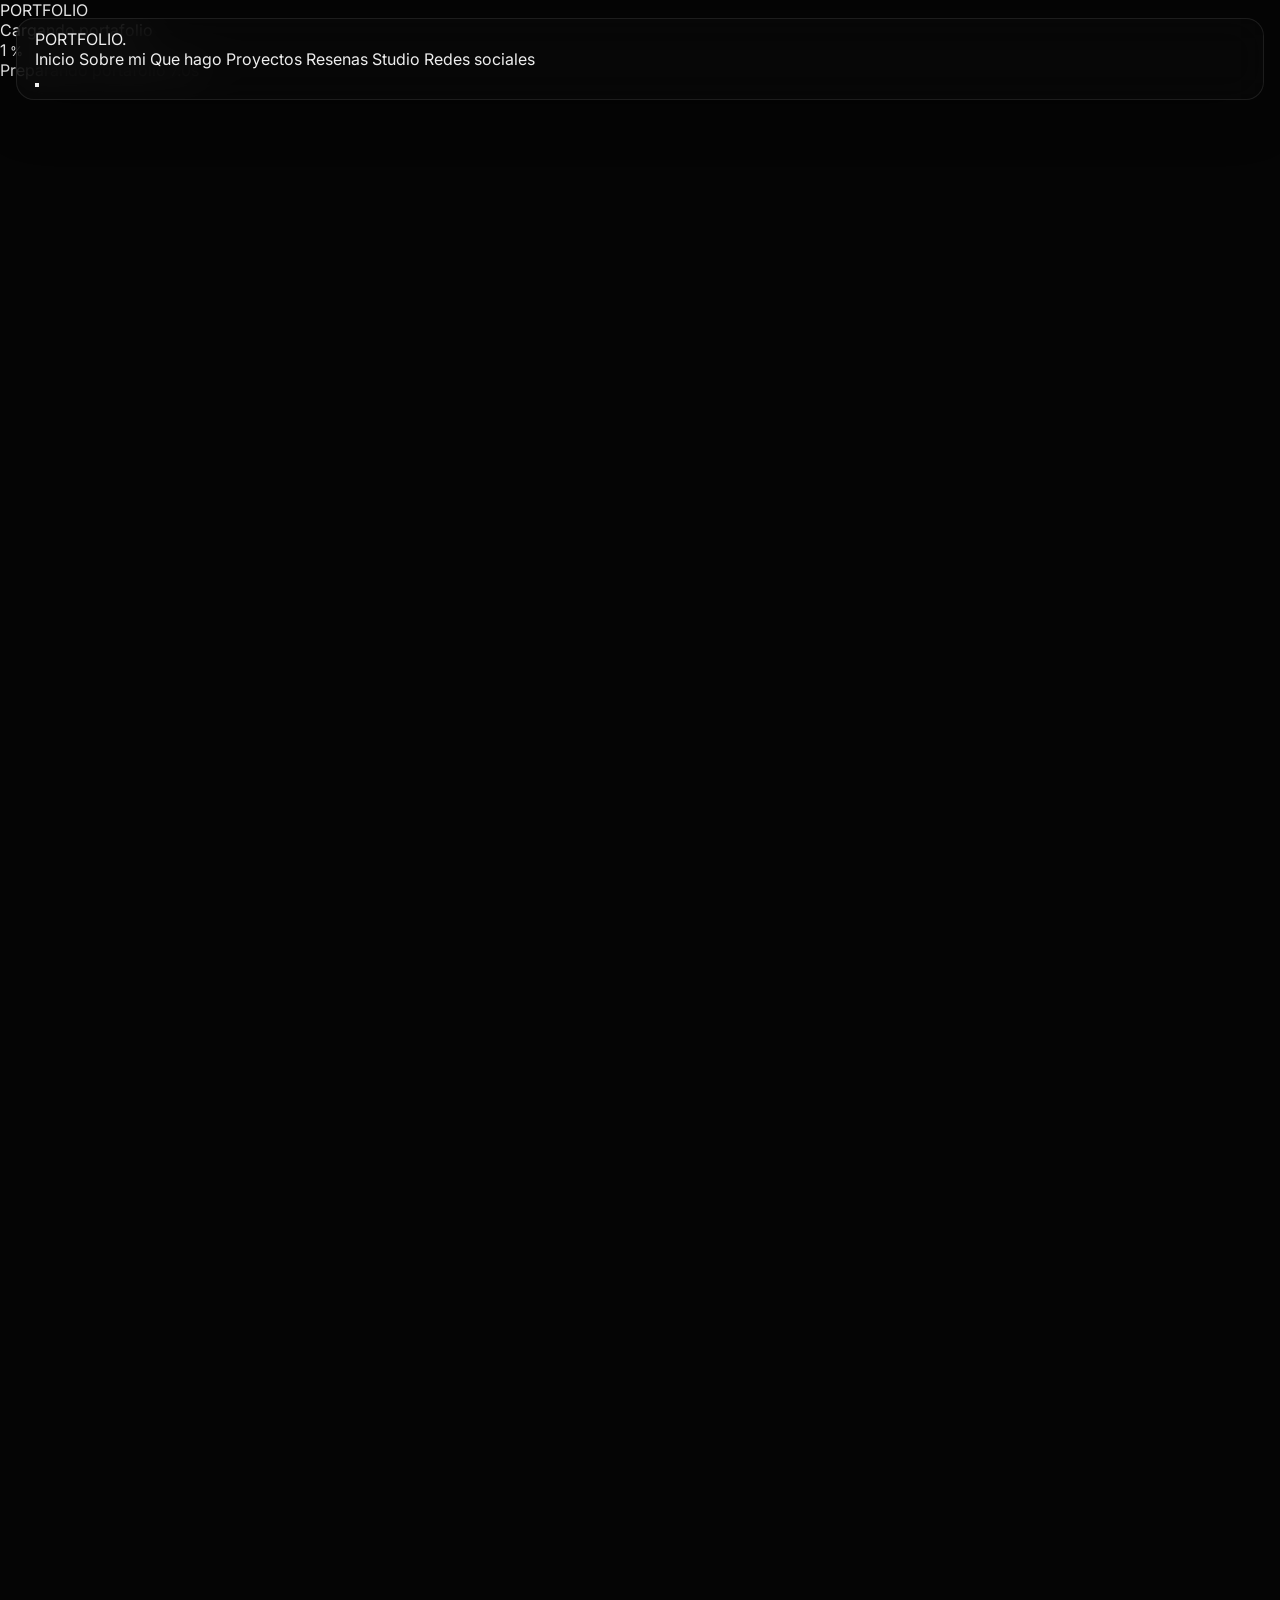
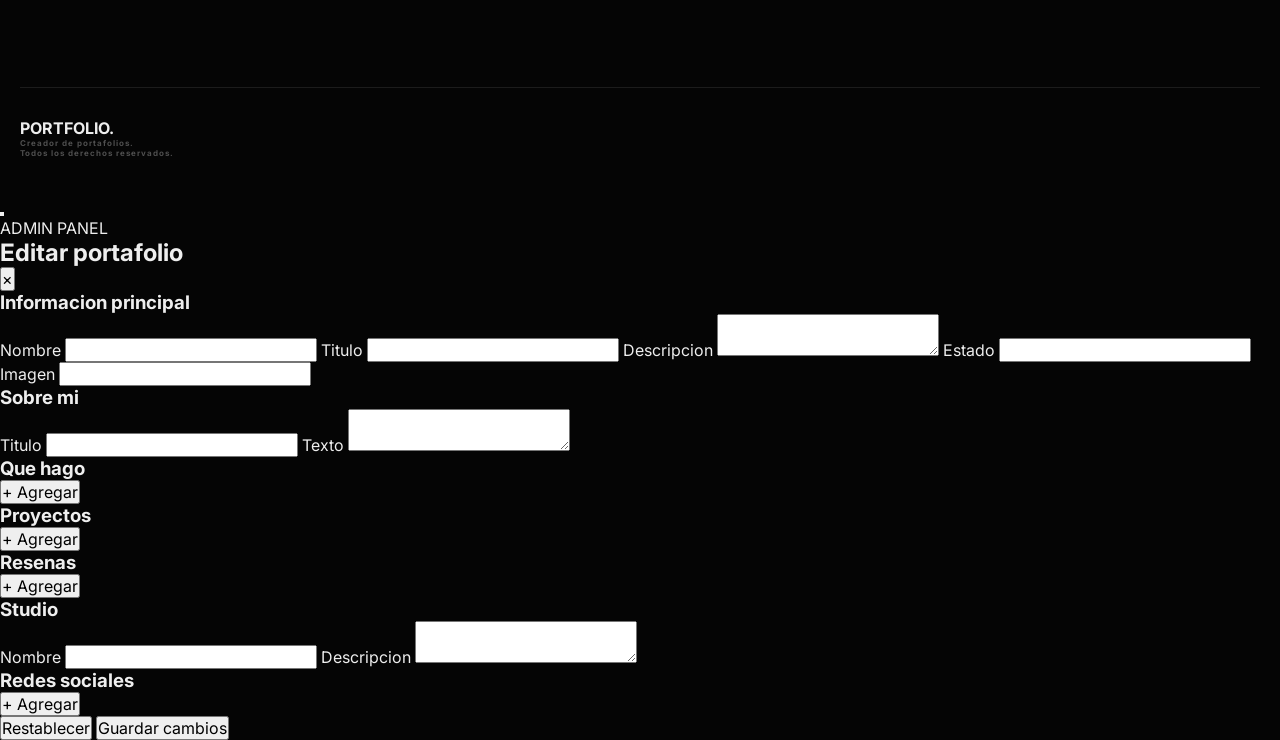
==== commit 64c3ef03: "Update index.html" ====
--- a/index.html
+++ b/index.html
@@ -4,1562 +4,521 @@
   <meta charset="UTF-8">
   <meta name="viewport" content="width=device-width, initial-scale=1.0">
 
-  <title>𝙀𝙇 𝙃𝘼𝘿𝙀𝙎𝙎𝙀𝙄⁶⁶⁶ — Media Manager</title>
-
-  <meta name="description"
-    content="𝙀𝙇 𝙃𝘼𝘿𝙀𝙎𝙎𝙀𝙄⁶⁶⁶ — Media Manager & Minecraft Growth">
+  <title>Portafolios | Creador de Portafolios</title>
+  <meta name="description" content="Creador de portafolios profesionales con diseño moderno y animaciones.">
 
   <link rel="preconnect" href="https://fonts.googleapis.com">
   <link rel="preconnect" href="https://fonts.gstatic.com" crossorigin>
-
-  <link href="https://fonts.googleapis.com/css2?family=Inter:wght@400;500;600;700;800;900&family=Space+Grotesk:wght@400;500;600;700&display=swap" rel="stylesheet">
+  <link href="https://fonts.googleapis.com/css2?family=Inter:wght@400;500;600;700;800;900&family=Space+Grotesk:wght@500;600;700&display=swap" rel="stylesheet">
 
   <link rel="stylesheet" href="style.css">
 </head>
 
 <body>
 
-<!-- =========================================================
-     BACKGROUND
-========================================================= -->
-
-<div class="background">
-  <div class="red-glow glow-one"></div>
-  <div class="red-glow glow-two"></div>
-  <div class="grid"></div>
-
-  <div class="particles">
-    <span></span><span></span><span></span><span></span>
-    <span></span><span></span><span></span><span></span>
-    <span></span><span></span><span></span><span></span>
+  <!-- LOADER -->
+  <div id="portfolioLoader" class="portfolio-loader">
+    <div class="loader-background"></div>
+
+    <div class="loader-content">
+
+      <div class="loader-logo">PORTFOLIO</div>
+
+      <div class="loader-title">
+        Cargando portafolio
+      </div>
+
+      <div class="loader-number">
+        <span id="loaderNumber">1</span>
+        <small>%</small>
+      </div>
+
+      <div class="loader-line">
+        <div id="loaderProgress"></div>
+      </div>
+
+      <div class="loader-info">
+        <span id="loaderStatus">Preparando portafolio</span>
+        <span>7.0s</span>
+      </div>
+
+      <div class="loader-dots">
+        <span></span>
+        <span></span>
+        <span></span>
+      </div>
+
+    </div>
   </div>
-</div>
-
-
-<!-- =========================================================
-     NAVBAR
-========================================================= -->
-
-<header class="navbar">
-
-  <a href="#inicio" class="brand">
-
-    <div class="brand-symbol">H</div>
-
-    <div class="brand-info">
-      <strong data-edit="brand.name">
-        𝙀𝙇 𝙃𝘼𝘿𝙀𝙎𝙎𝙀𝙄⁶⁶⁶
-      </strong>
-
-      <span data-edit="brand.subtitle">
-        MEDIA MANAGER
-      </span>
+
+
+  <!-- NAVBAR -->
+  <header class="navbar">
+    <div class="nav-container">
+
+      <a href="#inicio" class="logo">
+        PORTFOLIO<span>.</span>
+      </a>
+
+      <nav id="navMenu">
+        <a href="#inicio">Inicio</a>
+        <a href="#sobre-mi">Sobre mi</a>
+        <a href="#que-hago">Que hago</a>
+        <a href="#proyectos">Proyectos</a>
+        <a href="#resenas">Resenas</a>
+        <a href="#studio">Studio</a>
+        <a href="#redes">Redes sociales</a>
+      </nav>
+
+      <button class="menu-button" id="menuButton">
+        <span></span>
+        <span></span>
+        <span></span>
+      </button>
+
     </div>
-
-  </a>
-
-
-  <nav class="nav-links">
-
-    <a href="#inicio" class="active">Inicio</a>
-
-    <a href="#servidores">
-      Servidores
-    </a>
-
-    <a href="#servicios">
-      Servicios
-    </a>
-
-    <a href="#proyectos">
-      Proyectos
-    </a>
-
-    <a href="#trayectoria">
-      Sobre mí
-    </a>
-
-    <a href="#contacto">
-      Contacto
-    </a>
-
-  </nav>
-
-
-  <a href="#contacto" class="nav-contact">
-    Hablemos
-    <span>↗</span>
-  </a>
-
-</header>
-
-
-
-<!-- =========================================================
-     MAIN
-========================================================= -->
-
-<main>
-
-
-<!-- =========================================================
-     HERO
-========================================================= -->
-
-<section id="inicio" class="hero">
-
-  <div class="hero-content">
-
-    <div class="eyebrow">
-      <span class="status-dot"></span>
-
-      <span data-edit="hero.status">
-        DISPONIBLE PARA PROYECTOS
-      </span>
+  </header>
+
+
+  <main>
+
+    <!-- INICIO -->
+    <section id="inicio" class="hero section">
+
+      <div class="hero-bg">
+        <div class="red-orb orb-one"></div>
+        <div class="red-orb orb-two"></div>
+        <div class="grid-bg"></div>
+      </div>
+
+      <div class="container hero-container">
+
+        <div class="hero-text reveal">
+
+          <div class="status-badge">
+            <span></span>
+            <b id="heroStatus">Disponible para proyectos</b>
+          </div>
+
+          <p class="hero-small">
+            CREADOR DE PORTAFOLIOS
+          </p>
+
+          <h1 id="heroName">
+            Tu nombre
+          </h1>
+
+          <h2 id="heroTitle">
+            Creador de Portafolios
+          </h2>
+
+          <p id="heroDescription" class="hero-description">
+            Creo portafolios modernos, profesionales y animados para mostrar proyectos, marcas y trabajos.
+          </p>
+
+          <div class="hero-buttons">
+            <a href="#proyectos" class="btn btn-primary">
+              Ver proyectos
+            </a>
+
+            <a href="#redes" class="btn btn-secondary">
+              Contactarme
+            </a>
+          </div>
+
+        </div>
+
+
+        <div class="hero-image-wrapper reveal reveal-delay">
+
+          <div class="image-ring"></div>
+
+          <div class="hero-image-card">
+            <img
+              id="heroImage"
+              src=""
+              alt="Imagen de perfil"
+            >
+
+            <div class="image-glow"></div>
+          </div>
+
+          <div class="floating-card floating-card-one">
+            <strong>10+</strong>
+            <span>Proyectos</span>
+          </div>
+
+          <div class="floating-card floating-card-two">
+            <strong>AAA</strong>
+            <span>Diseño</span>
+          </div>
+
+        </div>
+
+      </div>
+
+    </section>
+
+
+    <!-- SOBRE MI -->
+    <section id="sobre-mi" class="section">
+
+      <div class="container">
+
+        <div class="section-heading reveal">
+          <span>01</span>
+          <h2>Sobre mi</h2>
+          <p>Conoce un poco sobre mi trabajo.</p>
+        </div>
+
+        <div class="about-grid">
+
+          <div class="about-card main-card reveal">
+            <div class="card-number">01</div>
+
+            <h3 id="aboutTitle">
+              Sobre mi
+            </h3>
+
+            <p id="aboutText">
+              Creo experiencias digitales enfocadas en presentar proyectos de una forma moderna, limpia y profesional.
+            </p>
+          </div>
+
+
+          <div class="about-card reveal reveal-delay">
+            <div class="about-icon">01</div>
+            <h3>Diseño moderno</h3>
+            <p>
+              Interfaces oscuras, elegantes y con animaciones para destacar cada proyecto.
+            </p>
+          </div>
+
+
+          <div class="about-card reveal reveal-delay-2">
+            <div class="about-icon">02</div>
+            <h3>Experiencia</h3>
+            <p>
+              Cada portafolio se adapta al proyecto y a la identidad de cada cliente.
+            </p>
+          </div>
+
+        </div>
+
+      </div>
+
+    </section>
+
+
+    <!-- QUE HAGO -->
+    <section id="que-hago" class="section dark-section">
+
+      <div class="container">
+
+        <div class="section-heading reveal">
+          <span>02</span>
+          <h2>Que hago</h2>
+          <p>Servicios y trabajos que puedo realizar.</p>
+        </div>
+
+        <div id="servicesGrid" class="services-grid"></div>
+
+      </div>
+
+    </section>
+
+
+    <!-- PROYECTOS -->
+    <section id="proyectos" class="section">
+
+      <div class="container">
+
+        <div class="section-heading reveal">
+          <span>03</span>
+          <h2>Proyectos</h2>
+          <p>Algunos de los proyectos realizados.</p>
+        </div>
+
+        <div id="projectsGrid" class="projects-grid"></div>
+
+      </div>
+
+    </section>
+
+
+    <!-- RESENAS -->
+    <section id="resenas" class="section dark-section">
+
+      <div class="container">
+
+        <div class="section-heading reveal">
+          <span>04</span>
+          <h2>Resenas</h2>
+          <p>Opiniones de clientes.</p>
+        </div>
+
+        <div id="reviewsGrid" class="reviews-grid"></div>
+
+      </div>
+
+    </section>
+
+
+    <!-- STUDIO -->
+    <section id="studio" class="section">
+
+      <div class="container">
+
+        <div class="studio-box reveal">
+
+          <div class="studio-glow"></div>
+
+          <div class="studio-content">
+
+            <span class="studio-label">
+              MI STUDIO
+            </span>
+
+            <h2 id="studioName">
+              Studio
+            </h2>
+
+            <p id="studioDescription">
+              Un espacio dedicado a crear experiencias digitales.
+            </p>
+
+            <a href="#redes" class="btn btn-primary">
+              Conocer mas
+            </a>
+
+          </div>
+
+          <div class="studio-decoration">
+            <div></div>
+            <div></div>
+            <div></div>
+          </div>
+
+        </div>
+
+      </div>
+
+    </section>
+
+
+    <!-- REDES -->
+    <section id="redes" class="section dark-section">
+
+      <div class="container">
+
+        <div class="section-heading reveal">
+          <span>05</span>
+          <h2>Redes sociales</h2>
+          <p>Encuentrame en mis redes.</p>
+        </div>
+
+        <div id="socialGrid" class="social-grid"></div>
+
+      </div>
+
+    </section>
+
+  </main>
+
+
+  <!-- FOOTER -->
+  <footer class="footer">
+
+    <div class="container footer-container">
+
+      <div>
+        <strong>PORTFOLIO.</strong>
+        <p>Creador de portafolios.</p>
+      </div>
+
+      <div>
+        <p>Todos los derechos reservados.</p>
+      </div>
+
     </div>
 
-
-    <h1>
-
-      <span data-edit="hero.line1">
-        HAGO CRECER
-      </span>
-
-      <span
-        class="red-text"
-        data-edit="hero.line2">
-        SERVIDORES.
-      </span>
-
-      <span data-edit="hero.line3">
-        CREO ALCANCE.
-      </span>
-
-    </h1>
-
-
-    <p
-      class="hero-description"
-      data-edit="hero.description">
-
-      Conecto servidores de Minecraft con creadores,
-      comunidades y oportunidades de promoción para
-      aumentar su exposición y construir crecimiento.
-
-    </p>
-
-
-    <div class="hero-actions">
-
-      <a href="#servidores" class="button primary">
-        Ver experiencia
-        <span>↗</span>
-      </a>
-
-      <a href="#contacto" class="button secondary">
-        Trabajar conmigo
-      </a>
+  </footer>
+
+
+  <!-- BOTON OCULTO ADMIN -->
+  <button id="adminTrigger" class="admin-trigger" aria-label="Admin"></button>
+
+
+  <!-- ADMIN PANEL -->
+  <div id="adminPanel" class="admin-panel">
+
+    <div class="admin-overlay" id="adminOverlay"></div>
+
+    <div class="admin-window">
+
+      <div class="admin-header">
+
+        <div>
+          <span>ADMIN PANEL</span>
+          <h2>Editar portafolio</h2>
+        </div>
+
+        <button id="closeAdmin" class="close-admin">
+          ×
+        </button>
+
+      </div>
+
+
+      <div class="admin-body">
+
+        <!-- GENERAL -->
+        <div class="admin-section">
+
+          <h3>Informacion principal</h3>
+
+          <label>Nombre</label>
+          <input id="adminName" type="text">
+
+          <label>Titulo</label>
+          <input id="adminTitle" type="text">
+
+          <label>Descripcion</label>
+          <textarea id="adminDescription"></textarea>
+
+          <label>Estado</label>
+          <input id="adminStatus" type="text">
+
+          <label>Imagen</label>
+          <input id="adminImage" type="text">
+
+        </div>
+
+
+        <!-- SOBRE MI -->
+        <div class="admin-section">
+
+          <h3>Sobre mi</h3>
+
+          <label>Titulo</label>
+          <input id="adminAboutTitle" type="text">
+
+          <label>Texto</label>
+          <textarea id="adminAboutText"></textarea>
+
+        </div>
+
+
+        <!-- SERVICIOS -->
+        <div class="admin-section">
+
+          <div class="admin-section-title">
+
+            <h3>Que hago</h3>
+
+            <button id="addService" class="admin-small-button">
+              + Agregar
+            </button>
+
+          </div>
+
+          <div id="adminServices"></div>
+
+        </div>
+
+
+        <!-- PROYECTOS -->
+        <div class="admin-section">
+
+          <div class="admin-section-title">
+
+            <h3>Proyectos</h3>
+
+            <button id="addProject" class="admin-small-button">
+              + Agregar
+            </button>
+
+          </div>
+
+          <div id="adminProjects"></div>
+
+        </div>
+
+
+        <!-- RESEÑAS -->
+        <div class="admin-section">
+
+          <div class="admin-section-title">
+
+            <h3>Resenas</h3>
+
+            <button id="addReview" class="admin-small-button">
+              + Agregar
+            </button>
+
+          </div>
+
+          <div id="adminReviews"></div>
+
+        </div>
+
+
+        <!-- STUDIO -->
+        <div class="admin-section">
+
+          <h3>Studio</h3>
+
+          <label>Nombre</label>
+          <input id="adminStudioName" type="text">
+
+          <label>Descripcion</label>
+          <textarea id="adminStudioDescription"></textarea>
+
+        </div>
+
+
+        <!-- REDES -->
+        <div class="admin-section">
+
+          <div class="admin-section-title">
+
+            <h3>Redes sociales</h3>
+
+            <button id="addSocial" class="admin-small-button">
+              + Agregar
+            </button>
+
+          </div>
+
+          <div id="adminSocials"></div>
+
+        </div>
+
+      </div>
+
+
+      <div class="admin-footer">
+
+        <button id="resetConfig" class="admin-reset">
+          Restablecer
+        </button>
+
+        <button id="saveConfig" class="admin-save">
+          Guardar cambios
+        </button>
+
+      </div>
 
     </div>
 
-
-    <!-- STATS -->
-
-    <div class="hero-mini-stats">
-
-      <div>
-        <strong data-edit="stats.reach">
-          +100K
-        </strong>
-
-        <span>
-          ALCANCE
-        </span>
-      </div>
-
-
-      <div>
-        <strong data-edit="stats.creators">
-          +20
-        </strong>
-
-        <span>
-          CREADORES
-        </span>
-      </div>
-
-
-      <div>
-        <strong data-edit="stats.servers">
-          +10
-        </strong>
-
-        <span>
-          SERVIDORES
-        </span>
-      </div>
-
-    </div>
-
   </div>
 
 
-
-  <!-- HERO VISUAL -->
-
-  <div class="hero-visual">
-
-    <div class="visual-frame">
-
-      <div class="frame-top">
-
-        <span>
-          PROFILE / 666
-        </span>
-
-        <span class="live">
-          ● ONLINE
-        </span>
-
-      </div>
-
-
-      <div class="avatar-container">
-
-        <img
-          src="assets/avatar.png"
-          alt="𝙀𝙇 𝙃𝘼𝘿𝙀𝙎𝙎𝙀𝙄⁶⁶⁶"
-          class="avatar"
-          data-edit="hero.image">
-
-        <div class="avatar-ring ring-one"></div>
-        <div class="avatar-ring ring-two"></div>
-
-      </div>
-
-
-      <div class="profile-name">
-
-        <span data-edit="profile.tag">
-          MEDIA MANAGER
-        </span>
-
-        <h2 data-edit="profile.name">
-          𝙀𝙇 𝙃𝘼𝘿𝙀𝙎𝙎𝙀𝙄⁶⁶⁶
-        </h2>
-
-        <p data-edit="profile.role">
-          Minecraft Growth
-        </p>
-
-      </div>
-
-
-      <div class="profile-line"></div>
-
-
-      <div class="profile-bottom">
-
-        <div>
-
-          <small>
-            SPECIALTY
-          </small>
-
-          <strong data-edit="profile.specialty">
-            SERVER GROWTH
-          </strong>
-
-        </div>
-
-
-        <div>
-
-          <small>
-            STATUS
-          </small>
-
-          <strong class="red-text">
-            ACTIVE
-          </strong>
-
-        </div>
-
-      </div>
-
-    </div>
-
-
-
-    <!-- FLOATING CARD -->
-
-    <div class="floating-card campaign-card">
-
-      <span class="card-label">
-        CURRENT FOCUS
-      </span>
-
-      <strong data-edit="floating.focus">
-        GROWTH CAMPAIGN
-      </strong>
-
-      <div class="progress">
-        <span style="width:82%"></span>
-      </div>
-
-      <div class="progress-info">
-        <span>
-          Campaign
-        </span>
-
-        <strong>
-          82%
-        </strong>
-      </div>
-
-    </div>
-
-
-
-    <div class="floating-card network-card">
-
-      <div class="network-icon">
-        ↗
-      </div>
-
-      <div>
-
-        <small>
-          NETWORK
-        </small>
-
-        <strong data-edit="floating.network">
-          CREATORS + SERVERS
-        </strong>
-
-      </div>
-
-    </div>
-
-  </div>
-
-</section>
-
-
-
-<!-- =========================================================
-     MARQUEE
-========================================================= -->
-
-<section class="marquee-section">
-
-  <div class="marquee">
-
-    <span>MINECRAFT GROWTH</span>
-    <i>✦</i>
-
-    <span>MEDIA MANAGEMENT</span>
-    <i>✦</i>
-
-    <span>CREATOR CAMPAIGNS</span>
-    <i>✦</i>
-
-    <span>SERVER PROMOTION</span>
-    <i>✦</i>
-
-    <span>COMMUNITY NETWORK</span>
-    <i>✦</i>
-
-    <span>MINECRAFT GROWTH</span>
-    <i>✦</i>
-
-  </div>
-
-</section>
-
-
-
-<!-- =========================================================
-     SERVIDORES
-========================================================= -->
-
-<section
-  id="servidores"
-  class="section servers-section">
-
-  <div class="section-heading">
-
-    <div>
-
-      <span class="section-number">
-        01 / SERVERS
-      </span>
-
-      <h2>
-        Servidores en los<br>
-        que he <span class="red-text">trabajado.</span>
-      </h2>
-
-    </div>
-
-
-    <p>
-      Algunos de los proyectos y servidores de Minecraft
-      en los que he participado, colaborado o trabajado.
-    </p>
-
-  </div>
-
-
-
-  <div class="servers-grid">
-
-
-    <!-- BOCKIEMC -->
-
-    <article
-      class="server-card"
-      data-edit="server.1">
-
-      <div class="server-image">
-
-        <img
-          src="assets/server-01.jpg"
-          alt="BockieMC"
-          data-edit="server.1.image">
-
-        <div class="server-status">
-          ● PROJECT
-        </div>
-
-        <div class="server-number">
-          01
-        </div>
-
-      </div>
-
-
-      <div class="server-content">
-
-        <span class="server-role"
-          data-edit="server.1.role">
-          MANAGER
-        </span>
-
-        <h3 data-edit="server.1.name">
-          BOCKIEMC
-        </h3>
-
-        <p data-edit="server.1.description">
-          Gestión y apoyo en el desarrollo del proyecto,
-          organización y crecimiento de la comunidad.
-        </p>
-
-
-        <div class="server-tags">
-
-          <span>
-            MINECRAFT
-          </span>
-
-          <span>
-            MANAGEMENT
-          </span>
-
-          <span>
-            GROWTH
-          </span>
-
-        </div>
-
-
-        <a
-          href="#contacto"
-          class="server-link">
-
-          VER PROYECTO
-          <span>↗</span>
-
-        </a>
-
-      </div>
-
-    </article>
-
-
-
-    <!-- MINEHAVE -->
-
-    <article
-      class="server-card"
-      data-edit="server.2">
-
-      <div class="server-image">
-
-        <img
-          src="assets/server-02.jpg"
-          alt="Minehave"
-          data-edit="server.2.image">
-
-        <div class="server-status">
-          ● PROJECT
-        </div>
-
-        <div class="server-number">
-          02
-        </div>
-
-      </div>
-
-
-      <div class="server-content">
-
-        <span
-          class="server-role"
-          data-edit="server.2.role">
-
-          BUILDER
-
-        </span>
-
-
-        <h3 data-edit="server.2.name">
-          MINEHAVE
-        </h3>
-
-
-        <p data-edit="server.2.description">
-
-          Participación en el desarrollo visual
-          y construcción de contenido para el servidor.
-
-        </p>
-
-
-        <div class="server-tags">
-
-          <span>
-            MINECRAFT
-          </span>
-
-          <span>
-            BUILD
-          </span>
-
-          <span>
-            PROJECT
-          </span>
-
-        </div>
-
-
-        <a
-          href="#contacto"
-          class="server-link">
-
-          VER PROYECTO
-          <span>↗</span>
-
-        </a>
-
-      </div>
-
-    </article>
-
-
-
-    <!-- CRAZYBOX -->
-
-    <article
-      class="server-card"
-      data-edit="server.3">
-
-      <div class="server-image">
-
-        <img
-          src="assets/server-03.jpg"
-          alt="CrazyBox"
-          data-edit="server.3.image">
-
-        <div class="server-status">
-          ● PROJECT
-        </div>
-
-        <div class="server-number">
-          03
-        </div>
-
-      </div>
-
-
-      <div class="server-content">
-
-        <span
-          class="server-role"
-          data-edit="server.3.role">
-
-          MEDIA / STAFF
-
-        </span>
-
-
-        <h3 data-edit="server.3.name">
-          CRAZYBOX
-        </h3>
-
-
-        <p data-edit="server.3.description">
-
-          Colaboración en el proyecto y apoyo
-          en diferentes áreas de la comunidad.
-
-        </p>
-
-
-        <div class="server-tags">
-
-          <span>
-            MINECRAFT
-          </span>
-
-          <span>
-            MEDIA
-          </span>
-
-          <span>
-            COMMUNITY
-          </span>
-
-        </div>
-
-
-        <a
-          href="#contacto"
-          class="server-link">
-
-          VER PROYECTO
-          <span>↗</span>
-
-        </a>
-
-      </div>
-
-    </article>
-
-
-
-    <!-- CUSTOM SERVER -->
-
-    <article
-      class="server-card server-card-empty"
-      data-edit="server.4">
-
-      <div class="server-image empty">
-
-        <div class="empty-icon">
-          +
-        </div>
-
-        <div class="server-number">
-          04
-        </div>
-
-      </div>
-
-
-      <div class="server-content">
-
-        <span
-          class="server-role"
-          data-edit="server.4.role">
-
-          NUEVO PROYECTO
-
-        </span>
-
-
-        <h3 data-edit="server.4.name">
-          TU SERVIDOR
-        </h3>
-
-
-        <p data-edit="server.4.description">
-
-          Este espacio puede utilizarse para agregar
-          otro servidor desde el panel de administración.
-
-        </p>
-
-
-        <div class="server-tags">
-
-          <span>
-            MINECRAFT
-          </span>
-
-          <span>
-            GROWTH
-          </span>
-
-        </div>
-
-
-        <a
-          href="#contacto"
-          class="server-link">
-
-          CONTACTAR
-          <span>↗</span>
-
-        </a>
-
-      </div>
-
-    </article>
-
-  </div>
-
-</section>
-
-
-
-<!-- =========================================================
-     SERVICES
-========================================================= -->
-
-<section
-  id="servicios"
-  class="section services">
-
-  <div class="section-heading">
-
-    <div>
-
-      <span class="section-number">
-        02 / SERVICES
-      </span>
-
-      <h2>
-        Lo que puedo hacer<br>
-        <span class="red-text">
-          por tu servidor.
-        </span>
-      </h2>
-
-    </div>
-
-
-    <p>
-      Estrategias enfocadas en exposición,
-      creadores y crecimiento de comunidades.
-    </p>
-
-  </div>
-
-
-
-  <div class="services-grid">
-
-
-    <article class="service-card">
-
-      <span class="service-number">
-        01
-      </span>
-
-      <div class="service-icon">
-        ◈
-      </div>
-
-      <h3>
-        Creator Outreach
-      </h3>
-
-      <p>
-        Búsqueda y contacto con TikTokers,
-        YouTubers y streamers relacionados
-        con Minecraft.
-      </p>
-
-      <span class="service-arrow">
-        ↗
-      </span>
-
-    </article>
-
-
-
-    <article class="service-card featured">
-
-      <span class="service-number">
-        02
-      </span>
-
-      <div class="service-icon">
-        ◉
-      </div>
-
-      <h3>
-        Growth Campaigns
-      </h3>
-
-      <p>
-        Campañas de promoción pensadas
-        para aumentar la visibilidad
-        de un servidor.
-      </p>
-
-      <span class="service-arrow">
-        ↗
-      </span>
-
-    </article>
-
-
-
-    <article class="service-card">
-
-      <span class="service-number">
-        03
-      </span>
-
-      <div class="service-icon">
-        △
-      </div>
-
-      <h3>
-        Partnerships
-      </h3>
-
-      <p>
-        Conexiones y colaboraciones entre
-        servidores, creadores y comunidades.
-      </p>
-
-      <span class="service-arrow">
-        ↗
-      </span>
-
-    </article>
-
-
-
-    <article class="service-card">
-
-      <span class="service-number">
-        04
-      </span>
-
-      <div class="service-icon">
-        +
-      </div>
-
-      <h3>
-        Growth Strategy
-      </h3>
-
-      <p>
-        Organización de acciones y estrategias
-        enfocadas en mejorar el alcance.
-      </p>
-
-      <span class="service-arrow">
-        ↗
-      </span>
-
-    </article>
-
-  </div>
-
-</section>
-
-
-
-<!-- =========================================================
-     PLATFORMS
-========================================================= -->
-
-<section class="platform-section">
-
-  <div class="platform-title">
-
-    <span>
-      NETWORK
-    </span>
-
-    <h2>
-      Presencia donde<br>
-      está la comunidad.
-    </h2>
-
-  </div>
-
-
-  <div class="platforms">
-
-    <div class="platform">
-      <span class="platform-symbol">♪</span>
-      <strong>TikTok</strong>
-    </div>
-
-    <div class="platform">
-      <span class="platform-symbol">▶</span>
-      <strong>YouTube</strong>
-    </div>
-
-    <div class="platform">
-      <span class="platform-symbol">◉</span>
-      <strong>Kick</strong>
-    </div>
-
-    <div class="platform">
-      <span class="platform-symbol">☁</span>
-      <strong>Discord</strong>
-    </div>
-
-    <div class="platform">
-      <span class="platform-symbol">𝕏</span>
-      <strong>X</strong>
-    </div>
-
-    <div class="platform">
-      <span class="platform-symbol">◎</span>
-      <strong>Instagram</strong>
-    </div>
-
-  </div>
-
-</section>
-
-
-
-<!-- =========================================================
-     PROJECTS
-========================================================= -->
-
-<section
-  id="proyectos"
-  class="section projects">
-
-  <div class="section-heading">
-
-    <div>
-
-      <span class="section-number">
-        03 / PROJECTS
-      </span>
-
-      <h2>
-        Proyectos y<br>
-        <span class="red-text">
-          colaboraciones.
-        </span>
-      </h2>
-
-    </div>
-
-
-    <p>
-      Campañas, colaboraciones, promoción
-      y estrategias para proyectos de Minecraft.
-    </p>
-
-  </div>
-
-
-
-  <div class="project-list">
-
-
-    <article class="project">
-
-      <div class="project-image">
-
-        <img
-          src="assets/project-01.jpg"
-          alt="Proyecto 01"
-          data-edit="project.1.image">
-
-        <div class="project-overlay">
-          <span>
-            VIEW PROJECT ↗
-          </span>
-        </div>
-
-      </div>
-
-
-      <div class="project-info">
-
-        <span>
-          PROJECT / 01
-        </span>
-
-        <h3 data-edit="project.1.name">
-          SERVER PROJECT
-        </h3>
-
-        <p data-edit="project.1.description">
-          Media management & growth campaign.
-        </p>
-
-
-        <div class="project-tags">
-
-          <span>MINECRAFT</span>
-          <span>GROWTH</span>
-          <span>MEDIA</span>
-
-        </div>
-
-      </div>
-
-    </article>
-
-
-
-    <article class="project reverse">
-
-      <div class="project-image">
-
-        <img
-          src="assets/project-02.jpg"
-          alt="Proyecto 02"
-          data-edit="project.2.image">
-
-        <div class="project-overlay">
-          <span>
-            VIEW PROJECT ↗
-          </span>
-        </div>
-
-      </div>
-
-
-      <div class="project-info">
-
-        <span>
-          PROJECT / 02
-        </span>
-
-        <h3 data-edit="project.2.name">
-          CREATOR CAMPAIGN
-        </h3>
-
-        <p data-edit="project.2.description">
-          Creator outreach and promotional strategy.
-        </p>
-
-
-        <div class="project-tags">
-
-          <span>CREATORS</span>
-          <span>CAMPAIGN</span>
-          <span>REACH</span>
-
-        </div>
-
-      </div>
-
-    </article>
-
-
-
-    <article class="project">
-
-      <div class="project-image">
-
-        <img
-          src="assets/project-03.jpg"
-          alt="Proyecto 03"
-          data-edit="project.3.image">
-
-        <div class="project-overlay">
-          <span>
-            VIEW PROJECT ↗
-          </span>
-        </div>
-
-      </div>
-
-
-      <div class="project-info">
-
-        <span>
-          PROJECT / 03
-        </span>
-
-        <h3 data-edit="project.3.name">
-          COMMUNITY PROJECT
-        </h3>
-
-        <p data-edit="project.3.description">
-          Community exposure and partnership management.
-        </p>
-
-
-        <div class="project-tags">
-
-          <span>COMMUNITY</span>
-          <span>PARTNERSHIP</span>
-          <span>MINECRAFT</span>
-
-        </div>
-
-      </div>
-
-    </article>
-
-  </div>
-
-</section>
-
-
-
-<!-- =========================================================
-     RESULTS
-========================================================= -->
-
-<section class="results-section">
-
-  <div class="results-intro">
-
-    <span class="section-number">
-      04 / RESULTS
-    </span>
-
-    <h2>
-      El alcance se<br>
-      <span class="red-text">
-        construye.
-      </span>
-    </h2>
-
-  </div>
-
-
-  <div class="results-grid">
-
-    <div class="result">
-
-      <strong data-edit="result.reach">
-        +100K
-      </strong>
-
-      <span>
-        ALCANCE GENERADO
-      </span>
-
-    </div>
-
-
-    <div class="result">
-
-      <strong data-edit="result.creators">
-        +20
-      </strong>
-
-      <span>
-        CREADORES
-      </span>
-
-    </div>
-
-
-    <div class="result">
-
-      <strong data-edit="result.servers">
-        +10
-      </strong>
-
-      <span>
-        SERVIDORES
-      </span>
-
-    </div>
-
-
-    <div class="result">
-
-      <strong data-edit="result.campaigns">
-        +50
-      </strong>
-
-      <span>
-        CAMPAÑAS
-      </span>
-
-    </div>
-
-  </div>
-
-</section>
-
-
-
-<!-- =========================================================
-     ABOUT
-========================================================= -->
-
-<section
-  id="trayectoria"
-  class="section about">
-
-  <div class="about-visual">
-
-    <div class="about-box">
-
-      <span class="big-number">
-        666
-      </span>
-
-
-      <div class="about-box-bottom">
-
-        <span>
-          MEDIA
-        </span>
-
-        <span>
-          GROWTH
-        </span>
-
-        <span>
-          MINECRAFT
-        </span>
-
-      </div>
-
-    </div>
-
-  </div>
-
-
-
-  <div class="about-content">
-
-    <span class="section-number">
-      05 / ABOUT
-    </span>
-
-    <h2>
-      Detrás del<br>
-      <span class="red-text">
-        proyecto.
-      </span>
-    </h2>
-
-
-    <p data-edit="about.description">
-
-      Mi trabajo como Media Manager está enfocado
-      en conectar proyectos de Minecraft con creadores,
-      comunidades y oportunidades de promoción.
-
-      Busco crear conexiones, organizar campañas
-      y ayudar a que los proyectos puedan llegar
-      a nuevas audiencias.
-
-    </p>
-
-
-    <div class="about-points">
-
-      <div>
-        <span>01</span>
-        <strong>Estrategia</strong>
-      </div>
-
-      <div>
-        <span>02</span>
-        <strong>Creadores</strong>
-      </div>
-
-      <div>
-        <span>03</span>
-        <strong>Alcance</strong>
-      </div>
-
-      <div>
-        <span>04</span>
-        <strong>Comunidad</strong>
-      </div>
-
-    </div>
-
-  </div>
-
-</section>
-
-
-
-<!-- =========================================================
-     REVIEWS
-========================================================= -->
-
-<section class="section reviews">
-
-  <div class="section-heading">
-
-    <div>
-
-      <span class="section-number">
-        06 / FEEDBACK
-      </span>
-
-      <h2>
-        Lo que dicen<br>
-        <span class="red-text">
-          los proyectos.
-        </span>
-      </h2>
-
-    </div>
-
-  </div>
-
-
-  <div class="reviews-grid">
-
-
-    <article class="review">
-
-      <div class="review-top">
-
-        <span>
-          CLIENT / 01
-        </span>
-
-        <span>
-          ★★★★★
-        </span>
-
-      </div>
-
-
-      <p data-edit="review.1.text">
-
-        “Aquí podrás colocar una reseña real
-        de un servidor o cliente.”
-
-      </p>
-
-
-      <div class="review-author">
-
-        <div class="review-avatar">
-          01
-        </div>
-
-        <div>
-
-          <strong data-edit="review.1.name">
-            SERVER OWNER
-          </strong>
-
-          <span data-edit="review.1.role">
-            Minecraft Network
-          </span>
-
-        </div>
-
-      </div>
-
-    </article>
-
-
-
-    <article class="review">
-
-      <div class="review-top">
-
-        <span>
-          CLIENT / 02
-        </span>
-
-        <span>
-          ★★★★★
-        </span>
-
-      </div>
-
-
-      <p data-edit="review.2.text">
-
-        “Aquí podrás colocar otra experiencia
-        real de una colaboración.”
-
-      </p>
-
-
-      <div class="review-author">
-
-        <div class="review-avatar">
-          02
-        </div>
-
-        <div>
-
-          <strong data-edit="review.2.name">
-            CREATOR
-          </strong>
-
-          <span data-edit="review.2.role">
-            Content Creator
-          </span>
-
-        </div>
-
-      </div>
-
-    </article>
-
-  </div>
-
-</section>
-
-
-
-<!-- =========================================================
-     CONTACT
-========================================================= -->
-
-<section
-  id="contacto"
-  class="contact-section">
-
-  <div class="contact-glow"></div>
-
-  <span class="section-number">
-    07 / CONTACT
-  </span>
-
-
-  <h2>
-    ¿Hacemos crecer<br>
-    <span>
-      tu servidor?
-    </span>
-  </h2>
-
-
-  <p data-edit="contact.description">
-
-    Si tienes un proyecto de Minecraft y buscas
-    aumentar su exposición, podemos hablar sobre
-    una estrategia de crecimiento.
-
-  </p>
-
-
-  <div class="contact-buttons">
-
-
-    <a
-      href="#"
-      class="contact-button"
-      data-edit="contact.discord">
-
-      <span class="contact-icon">
-        ◉
-      </span>
-
-      <span>
-        Discord
-      </span>
-
-      <span>
-        ↗
-      </span>
-
-    </a>
-
-
-
-    <a
-      href="#"
-      class="contact-button"
-      data-edit="contact.tiktok">
-
-      <span class="contact-icon">
-        ♪
-      </span>
-
-      <span>
-        TikTok
-      </span>
-
-      <span>
-        ↗
-      </span>
-
-    </a>
-
-
-
-    <a
-      href="#"
-      class="contact-button"
-      data-edit="contact.youtube">
-
-      <span class="contact-icon">
-        ▶
-      </span>
-
-      <span>
-        YouTube
-      </span>
-
-      <span>
-        ↗
-      </span>
-
-    </a>
-
-  </div>
-
-</section>
-
-</main>
-
-
-
-<!-- =========================================================
-     FOOTER
-========================================================= -->
-
-<footer class="footer">
-
-  <div class="footer-brand">
-
-    <div class="brand-symbol">
-      H
-    </div>
-
-    <strong data-edit="footer.name">
-      𝙀𝙇 𝙃𝘼𝘿𝙀𝙎𝙎𝙀𝙄⁶⁶⁶
-    </strong>
-
-  </div>
-
-
-  <p>
-    MEDIA MANAGER • MINECRAFT GROWTH
-  </p>
-
-
-  <span>
-    © 2026 — All rights reserved.
-  </span>
-
-</footer>
-
-
-<!-- =========================================================
-     SCRIPT
-========================================================= -->
-
-<script src="config.js"></script>
-<script src="script.js"></script>
+  <!-- CONFIG PRIMERO -->
+  <script src="config.js"></script>
+
+  <!-- SCRIPT DESPUES -->
+  <script src="script.js"></script>
+
 </body>
 </html>
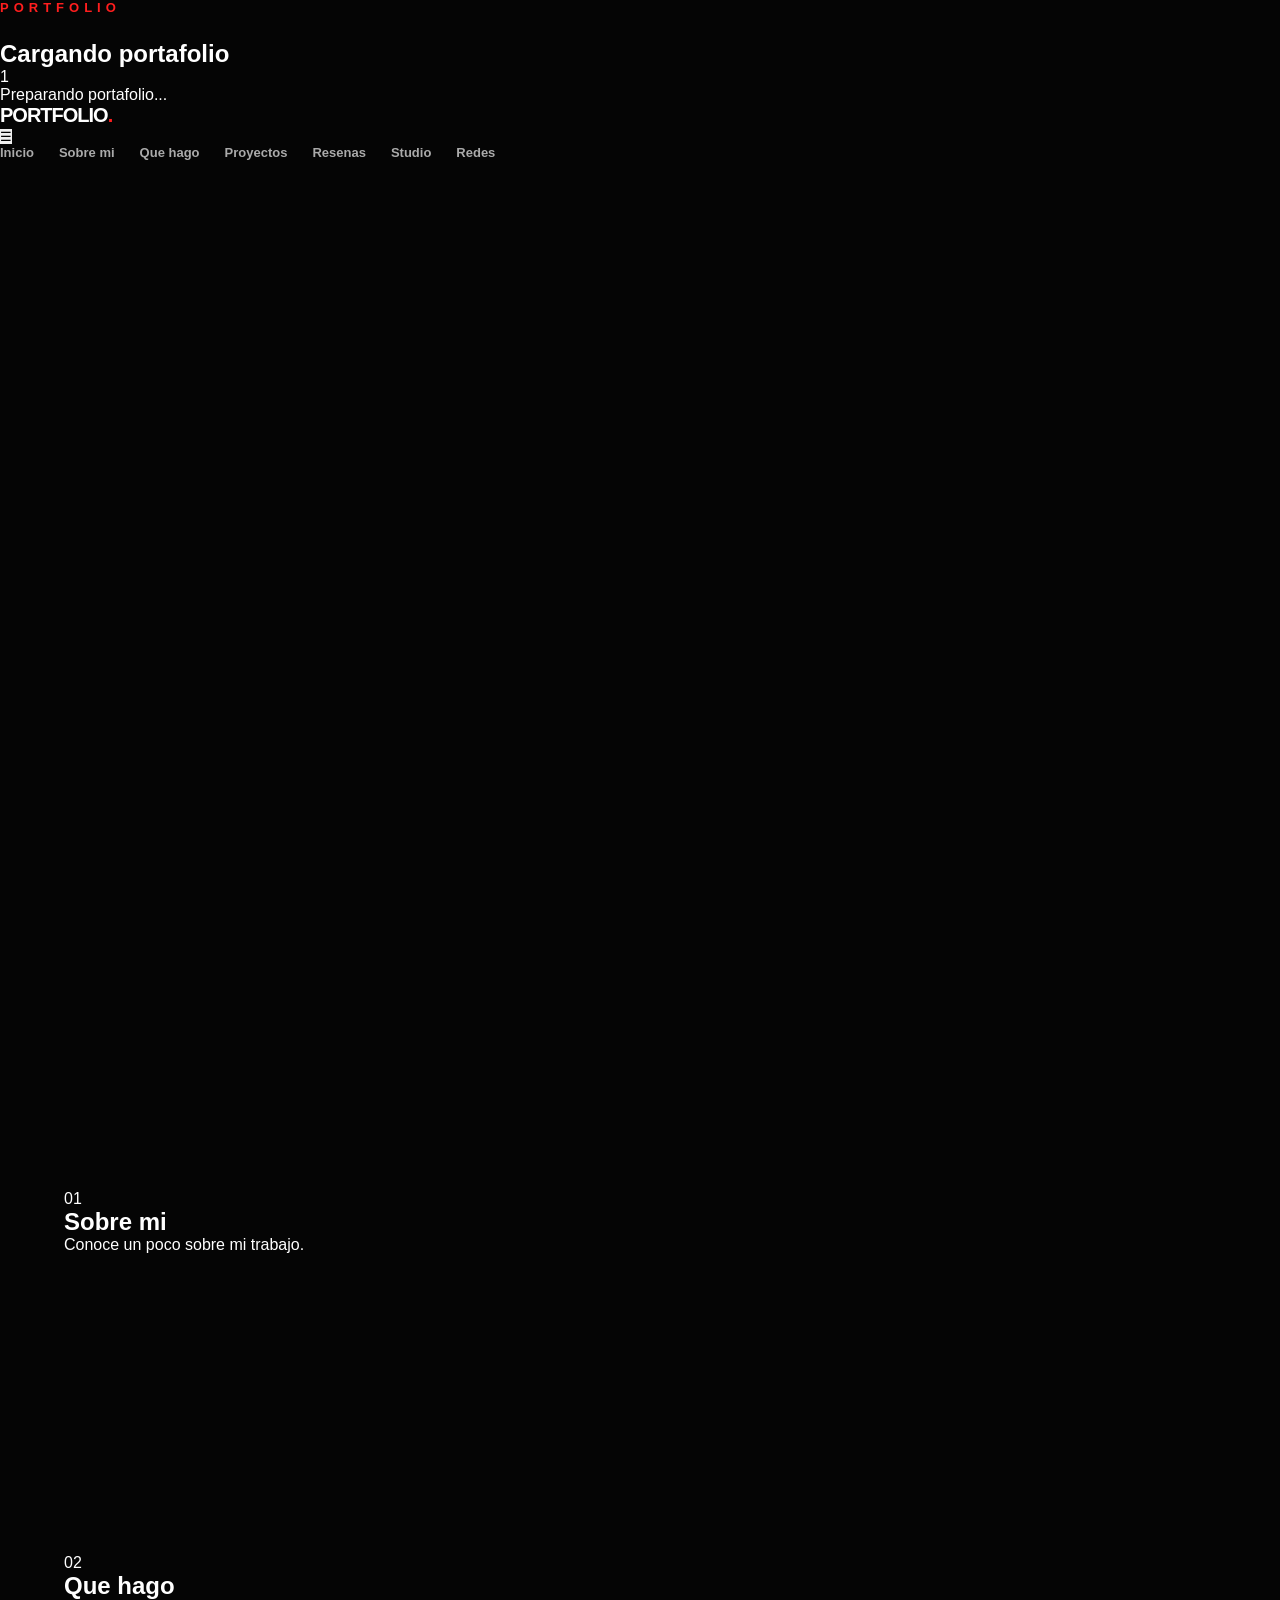
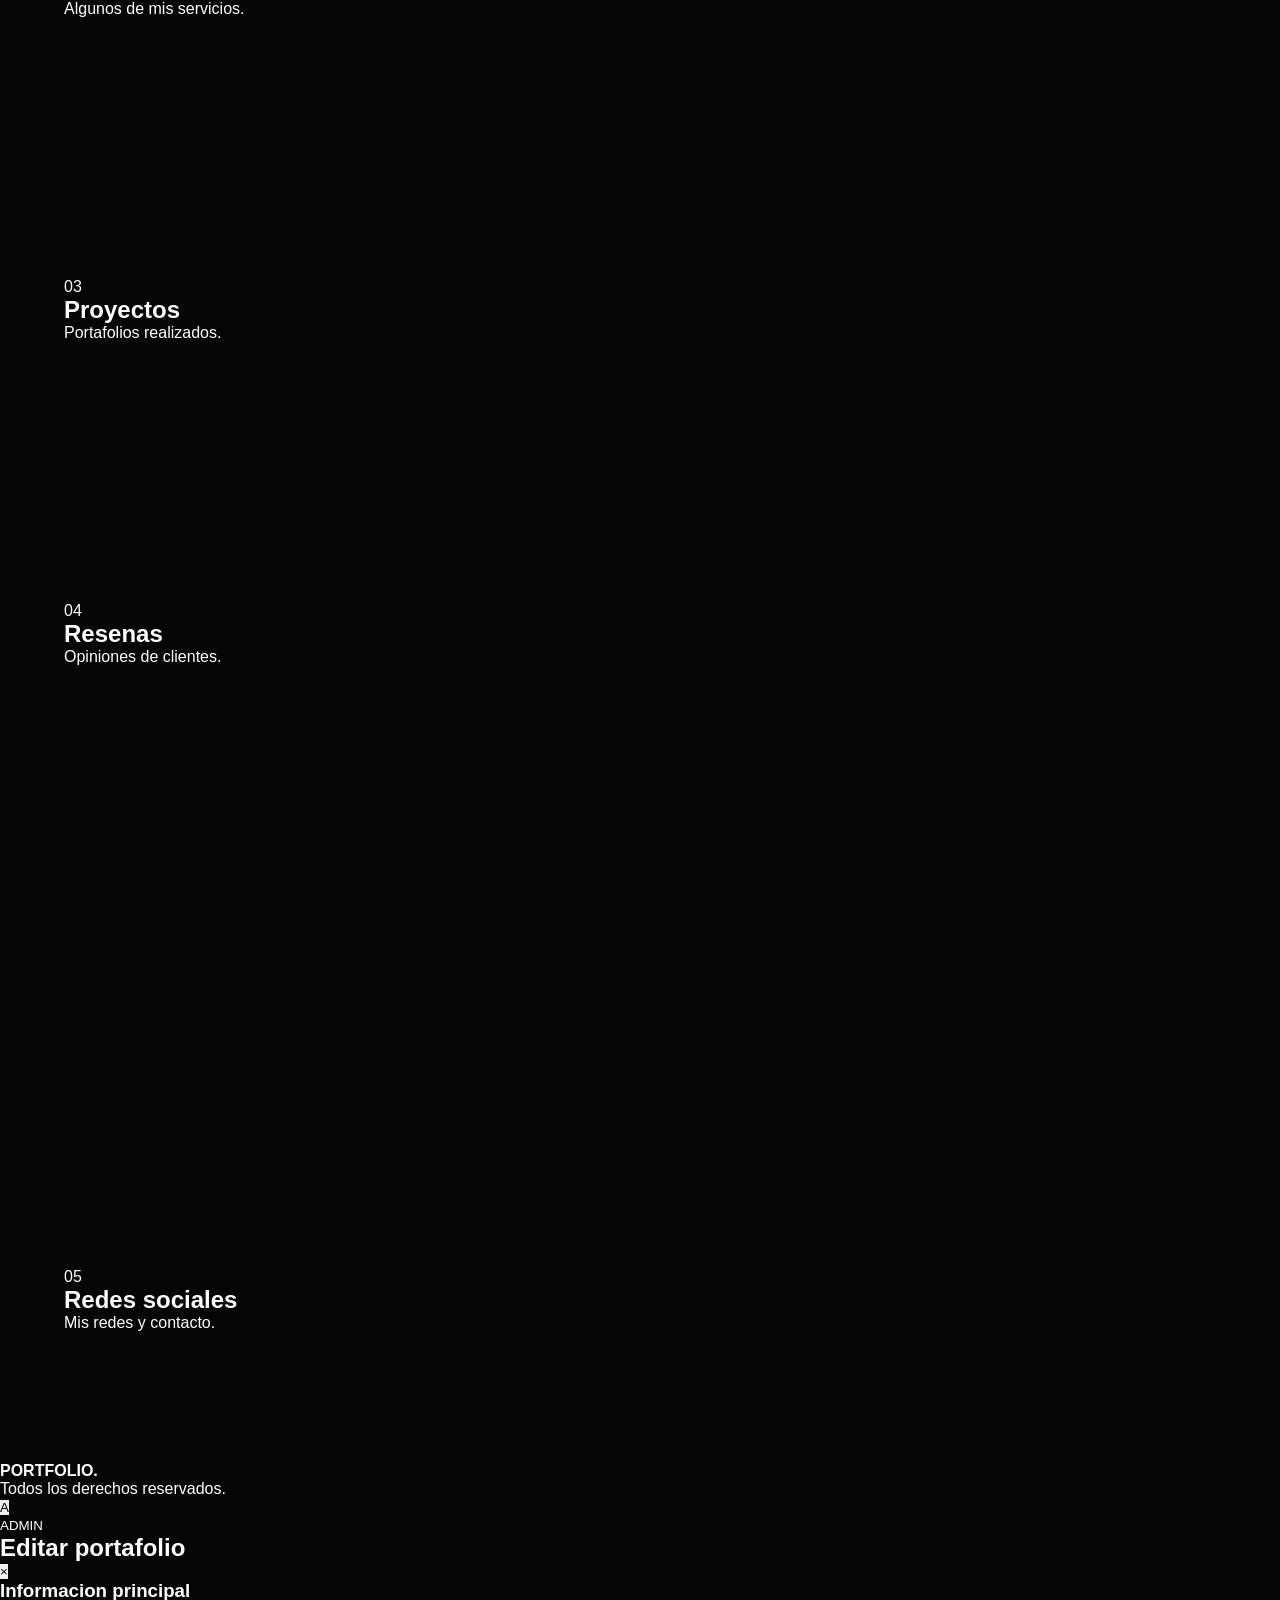
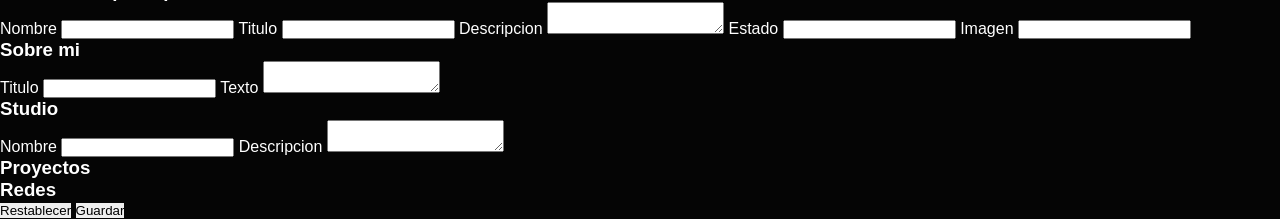
==== commit 1dddec67: "Update index.html" ====
--- a/index.html
+++ b/index.html
@@ -4,12 +4,7 @@
   <meta charset="UTF-8">
   <meta name="viewport" content="width=device-width, initial-scale=1.0">
 
-  <title>Portafolios | Creador de Portafolios</title>
-  <meta name="description" content="Creador de portafolios profesionales con diseño moderno y animaciones.">
-
-  <link rel="preconnect" href="https://fonts.googleapis.com">
-  <link rel="preconnect" href="https://fonts.gstatic.com" crossorigin>
-  <link href="https://fonts.googleapis.com/css2?family=Inter:wght@400;500;600;700;800;900&family=Space+Grotesk:wght@500;600;700&display=swap" rel="stylesheet">
+  <title>Mi Portafolio</title>
 
   <link rel="stylesheet" href="style.css">
 </head>
@@ -17,494 +12,315 @@
 <body>
 
   <!-- LOADER -->
-  <div id="portfolioLoader" class="portfolio-loader">
-    <div class="loader-background"></div>
-
-    <div class="loader-content">
-
+  <div id="loader">
+    <div class="loader-box">
       <div class="loader-logo">PORTFOLIO</div>
 
-      <div class="loader-title">
-        Cargando portafolio
-      </div>
-
-      <div class="loader-number">
-        <span id="loaderNumber">1</span>
-        <small>%</small>
-      </div>
-
-      <div class="loader-line">
-        <div id="loaderProgress"></div>
-      </div>
-
-      <div class="loader-info">
-        <span id="loaderStatus">Preparando portafolio</span>
-        <span>7.0s</span>
-      </div>
-
-      <div class="loader-dots">
-        <span></span>
-        <span></span>
-        <span></span>
-      </div>
-
+      <h2>Cargando portafolio</h2>
+
+      <div id="loaderNumber">1</div>
+
+      <div class="loader-bar">
+        <div id="loaderBar"></div>
+      </div>
+
+      <p id="loaderText">Preparando portafolio...</p>
     </div>
   </div>
 
 
   <!-- NAVBAR -->
-  <header class="navbar">
-    <div class="nav-container">
-
-      <a href="#inicio" class="logo">
+  <header>
+    <div class="nav">
+
+      <div class="logo">
         PORTFOLIO<span>.</span>
-      </a>
-
-      <nav id="navMenu">
+      </div>
+
+      <button id="menuButton">☰</button>
+
+      <nav id="nav">
         <a href="#inicio">Inicio</a>
-        <a href="#sobre-mi">Sobre mi</a>
-        <a href="#que-hago">Que hago</a>
+        <a href="#sobre">Sobre mi</a>
+        <a href="#hago">Que hago</a>
         <a href="#proyectos">Proyectos</a>
         <a href="#resenas">Resenas</a>
         <a href="#studio">Studio</a>
-        <a href="#redes">Redes sociales</a>
+        <a href="#redes">Redes</a>
       </nav>
 
-      <button class="menu-button" id="menuButton">
-        <span></span>
-        <span></span>
-        <span></span>
-      </button>
-
     </div>
   </header>
 
 
-  <main>
-
-    <!-- INICIO -->
-    <section id="inicio" class="hero section">
-
-      <div class="hero-bg">
-        <div class="red-orb orb-one"></div>
-        <div class="red-orb orb-two"></div>
-        <div class="grid-bg"></div>
-      </div>
-
-      <div class="container hero-container">
-
-        <div class="hero-text reveal">
-
-          <div class="status-badge">
-            <span></span>
-            <b id="heroStatus">Disponible para proyectos</b>
-          </div>
-
-          <p class="hero-small">
-            CREADOR DE PORTAFOLIOS
-          </p>
-
-          <h1 id="heroName">
-            Tu nombre
-          </h1>
-
-          <h2 id="heroTitle">
-            Creador de Portafolios
-          </h2>
-
-          <p id="heroDescription" class="hero-description">
-            Creo portafolios modernos, profesionales y animados para mostrar proyectos, marcas y trabajos.
-          </p>
-
-          <div class="hero-buttons">
-            <a href="#proyectos" class="btn btn-primary">
-              Ver proyectos
-            </a>
-
-            <a href="#redes" class="btn btn-secondary">
-              Contactarme
-            </a>
-          </div>
-
+  <!-- INICIO -->
+  <section id="inicio" class="hero">
+
+    <div class="hero-bg"></div>
+
+    <div class="hero-content">
+
+      <div class="hero-text reveal">
+
+        <div class="status">
+          <i></i>
+          <span id="status">Disponible para proyectos</span>
         </div>
 
-
-        <div class="hero-image-wrapper reveal reveal-delay">
-
-          <div class="image-ring"></div>
-
-          <div class="hero-image-card">
-            <img
-              id="heroImage"
-              src=""
-              alt="Imagen de perfil"
-            >
-
-            <div class="image-glow"></div>
-          </div>
-
-          <div class="floating-card floating-card-one">
-            <strong>10+</strong>
-            <span>Proyectos</span>
-          </div>
-
-          <div class="floating-card floating-card-two">
-            <strong>AAA</strong>
-            <span>Diseño</span>
-          </div>
+        <small>CREADOR DE PORTAFOLIOS</small>
+
+        <h1 id="name">
+          Tu nombre
+        </h1>
+
+        <h2 id="title">
+          Creador de Portafolios
+        </h2>
+
+        <p id="description">
+          Creo portafolios modernos y profesionales para mostrar proyectos.
+        </p>
+
+        <div class="buttons">
+
+          <a href="#proyectos" class="button red">
+            Ver proyectos
+          </a>
+
+          <a href="#redes" class="button">
+            Contactarme
+          </a>
 
         </div>
 
       </div>
 
-    </section>
-
-
-    <!-- SOBRE MI -->
-    <section id="sobre-mi" class="section">
-
-      <div class="container">
-
-        <div class="section-heading reveal">
-          <span>01</span>
-          <h2>Sobre mi</h2>
-          <p>Conoce un poco sobre mi trabajo.</p>
-        </div>
-
-        <div class="about-grid">
-
-          <div class="about-card main-card reveal">
-            <div class="card-number">01</div>
-
-            <h3 id="aboutTitle">
-              Sobre mi
-            </h3>
-
-            <p id="aboutText">
-              Creo experiencias digitales enfocadas en presentar proyectos de una forma moderna, limpia y profesional.
-            </p>
-          </div>
-
-
-          <div class="about-card reveal reveal-delay">
-            <div class="about-icon">01</div>
-            <h3>Diseño moderno</h3>
-            <p>
-              Interfaces oscuras, elegantes y con animaciones para destacar cada proyecto.
-            </p>
-          </div>
-
-
-          <div class="about-card reveal reveal-delay-2">
-            <div class="about-icon">02</div>
-            <h3>Experiencia</h3>
-            <p>
-              Cada portafolio se adapta al proyecto y a la identidad de cada cliente.
-            </p>
-          </div>
-
-        </div>
-
-      </div>
-
-    </section>
-
-
-    <!-- QUE HAGO -->
-    <section id="que-hago" class="section dark-section">
-
-      <div class="container">
-
-        <div class="section-heading reveal">
-          <span>02</span>
-          <h2>Que hago</h2>
-          <p>Servicios y trabajos que puedo realizar.</p>
-        </div>
-
-        <div id="servicesGrid" class="services-grid"></div>
-
-      </div>
-
-    </section>
-
-
-    <!-- PROYECTOS -->
-    <section id="proyectos" class="section">
-
-      <div class="container">
-
-        <div class="section-heading reveal">
-          <span>03</span>
-          <h2>Proyectos</h2>
-          <p>Algunos de los proyectos realizados.</p>
-        </div>
-
-        <div id="projectsGrid" class="projects-grid"></div>
-
-      </div>
-
-    </section>
-
-
-    <!-- RESENAS -->
-    <section id="resenas" class="section dark-section">
-
-      <div class="container">
-
-        <div class="section-heading reveal">
-          <span>04</span>
-          <h2>Resenas</h2>
-          <p>Opiniones de clientes.</p>
-        </div>
-
-        <div id="reviewsGrid" class="reviews-grid"></div>
-
-      </div>
-
-    </section>
-
-
-    <!-- STUDIO -->
-    <section id="studio" class="section">
-
-      <div class="container">
-
-        <div class="studio-box reveal">
-
-          <div class="studio-glow"></div>
-
-          <div class="studio-content">
-
-            <span class="studio-label">
-              MI STUDIO
-            </span>
-
-            <h2 id="studioName">
-              Studio
-            </h2>
-
-            <p id="studioDescription">
-              Un espacio dedicado a crear experiencias digitales.
-            </p>
-
-            <a href="#redes" class="btn btn-primary">
-              Conocer mas
-            </a>
-
-          </div>
-
-          <div class="studio-decoration">
-            <div></div>
-            <div></div>
-            <div></div>
-          </div>
-
-        </div>
-
-      </div>
-
-    </section>
-
-
-    <!-- REDES -->
-    <section id="redes" class="section dark-section">
-
-      <div class="container">
-
-        <div class="section-heading reveal">
-          <span>05</span>
-          <h2>Redes sociales</h2>
-          <p>Encuentrame en mis redes.</p>
-        </div>
-
-        <div id="socialGrid" class="social-grid"></div>
-
-      </div>
-
-    </section>
-
-  </main>
+
+      <div class="profile reveal">
+
+        <div class="profile-glow"></div>
+
+        <img id="profileImage" src="" alt="Perfil">
+
+      </div>
+
+    </div>
+
+  </section>
+
+
+  <!-- SOBRE -->
+  <section id="sobre" class="section">
+
+    <div class="container">
+
+      <div class="heading">
+        <span>01</span>
+        <h2>Sobre mi</h2>
+        <p>Conoce un poco sobre mi trabajo.</p>
+      </div>
+
+      <div class="about-box reveal">
+
+        <h3 id="aboutTitle">
+          Sobre mi
+        </h3>
+
+        <p id="aboutText">
+          Creo portafolios modernos para diferentes proyectos.
+        </p>
+
+      </div>
+
+    </div>
+
+  </section>
+
+
+  <!-- QUE HAGO -->
+  <section id="hago" class="section dark">
+
+    <div class="container">
+
+      <div class="heading">
+        <span>02</span>
+        <h2>Que hago</h2>
+        <p>Algunos de mis servicios.</p>
+      </div>
+
+      <div id="services" class="cards"></div>
+
+    </div>
+
+  </section>
+
+
+  <!-- PROYECTOS -->
+  <section id="proyectos" class="section">
+
+    <div class="container">
+
+      <div class="heading">
+        <span>03</span>
+        <h2>Proyectos</h2>
+        <p>Portafolios realizados.</p>
+      </div>
+
+      <div id="projects" class="projects"></div>
+
+    </div>
+
+  </section>
+
+
+  <!-- RESEÑAS -->
+  <section id="resenas" class="section dark">
+
+    <div class="container">
+
+      <div class="heading">
+        <span>04</span>
+        <h2>Resenas</h2>
+        <p>Opiniones de clientes.</p>
+      </div>
+
+      <div id="reviews" class="reviews"></div>
+
+    </div>
+
+  </section>
+
+
+  <!-- STUDIO -->
+  <section id="studio" class="section">
+
+    <div class="container">
+
+      <div class="studio reveal">
+
+        <span>MI STUDIO</span>
+
+        <h2 id="studioName">
+          Mi Studio
+        </h2>
+
+        <p id="studioDescription">
+          Creacion de portafolios y experiencias digitales.
+        </p>
+
+        <a href="#redes" class="button red">
+          Contactar
+        </a>
+
+      </div>
+
+    </div>
+
+  </section>
+
+
+  <!-- REDES -->
+  <section id="redes" class="section dark">
+
+    <div class="container">
+
+      <div class="heading">
+        <span>05</span>
+        <h2>Redes sociales</h2>
+        <p>Mis redes y contacto.</p>
+      </div>
+
+      <div id="socials" class="socials"></div>
+
+    </div>
+
+  </section>
 
 
   <!-- FOOTER -->
-  <footer class="footer">
-
-    <div class="container footer-container">
-
-      <div>
-        <strong>PORTFOLIO.</strong>
-        <p>Creador de portafolios.</p>
-      </div>
-
-      <div>
-        <p>Todos los derechos reservados.</p>
-      </div>
-
-    </div>
-
+  <footer>
+    <strong>PORTFOLIO.</strong>
+    <p>Todos los derechos reservados.</p>
   </footer>
 
 
-  <!-- BOTON OCULTO ADMIN -->
-  <button id="adminTrigger" class="admin-trigger" aria-label="Admin"></button>
-
-
-  <!-- ADMIN PANEL -->
-  <div id="adminPanel" class="admin-panel">
-
-    <div class="admin-overlay" id="adminOverlay"></div>
-
-    <div class="admin-window">
-
-      <div class="admin-header">
-
+  <!-- ADMIN OCULTO -->
+  <button id="adminButton" class="admin-button">A</button>
+
+
+  <!-- ADMIN -->
+  <div id="admin" class="admin">
+
+    <div class="admin-box">
+
+      <div class="admin-top">
         <div>
-          <span>ADMIN PANEL</span>
+          <small>ADMIN</small>
           <h2>Editar portafolio</h2>
         </div>
 
-        <button id="closeAdmin" class="close-admin">
-          ×
-        </button>
-
-      </div>
-
-
-      <div class="admin-body">
-
-        <!-- GENERAL -->
-        <div class="admin-section">
-
-          <h3>Informacion principal</h3>
-
-          <label>Nombre</label>
-          <input id="adminName" type="text">
-
-          <label>Titulo</label>
-          <input id="adminTitle" type="text">
-
-          <label>Descripcion</label>
-          <textarea id="adminDescription"></textarea>
-
-          <label>Estado</label>
-          <input id="adminStatus" type="text">
-
-          <label>Imagen</label>
-          <input id="adminImage" type="text">
-
-        </div>
-
-
-        <!-- SOBRE MI -->
-        <div class="admin-section">
-
-          <h3>Sobre mi</h3>
-
-          <label>Titulo</label>
-          <input id="adminAboutTitle" type="text">
-
-          <label>Texto</label>
-          <textarea id="adminAboutText"></textarea>
-
-        </div>
-
-
-        <!-- SERVICIOS -->
-        <div class="admin-section">
-
-          <div class="admin-section-title">
-
-            <h3>Que hago</h3>
-
-            <button id="addService" class="admin-small-button">
-              + Agregar
-            </button>
-
-          </div>
-
-          <div id="adminServices"></div>
-
-        </div>
-
-
-        <!-- PROYECTOS -->
-        <div class="admin-section">
-
-          <div class="admin-section-title">
-
-            <h3>Proyectos</h3>
-
-            <button id="addProject" class="admin-small-button">
-              + Agregar
-            </button>
-
-          </div>
-
-          <div id="adminProjects"></div>
-
-        </div>
-
-
-        <!-- RESEÑAS -->
-        <div class="admin-section">
-
-          <div class="admin-section-title">
-
-            <h3>Resenas</h3>
-
-            <button id="addReview" class="admin-small-button">
-              + Agregar
-            </button>
-
-          </div>
-
-          <div id="adminReviews"></div>
-
-        </div>
-
-
-        <!-- STUDIO -->
-        <div class="admin-section">
-
-          <h3>Studio</h3>
-
-          <label>Nombre</label>
-          <input id="adminStudioName" type="text">
-
-          <label>Descripcion</label>
-          <textarea id="adminStudioDescription"></textarea>
-
-        </div>
-
-
-        <!-- REDES -->
-        <div class="admin-section">
-
-          <div class="admin-section-title">
-
-            <h3>Redes sociales</h3>
-
-            <button id="addSocial" class="admin-small-button">
-              + Agregar
-            </button>
-
-          </div>
-
-          <div id="adminSocials"></div>
-
-        </div>
-
-      </div>
-
-
-      <div class="admin-footer">
-
-        <button id="resetConfig" class="admin-reset">
+        <button id="closeAdmin">×</button>
+      </div>
+
+
+      <div class="admin-content">
+
+        <h3>Informacion principal</h3>
+
+        <label>Nombre</label>
+        <input id="editName">
+
+        <label>Titulo</label>
+        <input id="editTitle">
+
+        <label>Descripcion</label>
+        <textarea id="editDescription"></textarea>
+
+        <label>Estado</label>
+        <input id="editStatus">
+
+        <label>Imagen</label>
+        <input id="editImage">
+
+
+        <h3>Sobre mi</h3>
+
+        <label>Titulo</label>
+        <input id="editAboutTitle">
+
+        <label>Texto</label>
+        <textarea id="editAboutText"></textarea>
+
+
+        <h3>Studio</h3>
+
+        <label>Nombre</label>
+        <input id="editStudioName">
+
+        <label>Descripcion</label>
+        <textarea id="editStudioDescription"></textarea>
+
+
+        <h3>Proyectos</h3>
+
+        <div id="projectEditor"></div>
+
+
+        <h3>Redes</h3>
+
+        <div id="socialEditor"></div>
+
+      </div>
+
+
+      <div class="admin-bottom">
+
+        <button id="reset" class="reset">
           Restablecer
         </button>
 
-        <button id="saveConfig" class="admin-save">
-          Guardar cambios
+        <button id="save" class="save">
+          Guardar
         </button>
 
       </div>
@@ -514,10 +330,8 @@
   </div>
 
 
-  <!-- CONFIG PRIMERO -->
+  <!-- CONFIG SIEMPRE ANTES DE SCRIPT -->
   <script src="config.js"></script>
-
-  <!-- SCRIPT DESPUES -->
   <script src="script.js"></script>
 
 </body>
--- a/style.css
+++ b/style.css
@@ -1,35 +1,24 @@
-/* =========================================================
-   EL HADESSEI⁶⁶⁶ — STYLE
-========================================================= */
-
 :root {
-  --bg: #050505;
-  --bg-2: #090909;
-  --card: #0d0d0d;
-  --card-2: #111111;
-  --red: #e10600;
-  --red-bright: #ff2424;
-  --red-dark: #720000;
+  --red: #ff1e1e;
+  --red-light: #ff4545;
+  --red-dark: #8d0000;
+
+  --black: #050505;
+  --black-2: #090909;
+  --black-3: #101010;
+
   --white: #ffffff;
-  --text: #eeeeee;
-  --muted: #858585;
-  --border: rgba(255,255,255,.09);
-  --border-red: rgba(225,6,0,.35);
-
-  --radius: 22px;
-  --max: 1280px;
-
-  --shadow:
-    0 25px 80px rgba(0,0,0,.5);
-
-  --red-shadow:
-    0 0 45px rgba(225,6,0,.18);
-}
-
-
-/* =========================================================
-   RESET
-========================================================= */
+  --gray: #a7a7a7;
+  --border: rgba(255,255,255,0.09);
+
+  --shadow-red: 0 0 40px rgba(255, 20, 20, 0.25);
+
+  --font-main: "Inter", sans-serif;
+  --font-title: "Space Grotesk", sans-serif;
+}
+
+
+/* RESET */
 
 * {
   margin: 0;
@@ -42,9 +31,9 @@
 }
 
 body {
-  background: var(--bg);
-  color: var(--text);
-  font-family: "Inter", sans-serif;
+  background: var(--black);
+  color: var(--white);
+  font-family: var(--font-main);
   overflow-x: hidden;
 }
 
@@ -56,40 +45,66 @@
 button,
 input,
 textarea {
-  font: inherit;
-}
-
-img {
-  display: block;
-  max-width: 100%;
-}
-
-::selection {
+  font-family: inherit;
+}
+
+button {
+  border: 0;
+}
+
+
+/* SCROLLBAR */
+
+::-webkit-scrollbar {
+  width: 8px;
+}
+
+::-webkit-scrollbar-track {
+  background: #050505;
+}
+
+::-webkit-scrollbar-thumb {
   background: var(--red);
-  color: white;
-}
-
-
-/* =========================================================
-   BACKGROUND
-========================================================= */
-
-.background {
+  border-radius: 20px;
+}
+
+
+/* LOADER */
+
+.portfolio-loader {
   position: fixed;
   inset: 0;
-  z-index: -10;
+  z-index: 99999;
+  background: #030303;
+  display: flex;
+  align-items: center;
+  justify-content: center;
   overflow: hidden;
+  transition: opacity .7s ease, visibility .7s ease;
+}
+
+.portfolio-loader.hide {
+  opacity: 0;
+  visibility: hidden;
   pointer-events: none;
+}
+
+.loader-background {
+  position: absolute;
+  inset: 0;
+
   background:
     radial-gradient(
-      circle at 80% 20%,
-      rgba(225,6,0,.08),
-      transparent 30%
-    ),
-    #050505;
-}
-
-.grid {
+      circle at center,
+      rgba(255, 0, 0, .16),
+      transparent 40%
+    );
+
+  animation: loaderPulse 2s infinite alternate;
+}
+
+.loader-background::before {
+  content: "";
   position: absolute;
   inset: 0;
 
@@ -104,2671 +119,1424 @@
       transparent 1px
     );
 
-  background-size: 60px 60px;
-
-  mask-image: linear-gradient(
-    to bottom,
-    black,
-    transparent 85%
-  );
-}
-
-.red-glow {
-  position: absolute;
-  width: 500px;
-  height: 500px;
+  background-size: 50px 50px;
+
+  animation: gridMove 8s linear infinite;
+}
+
+.loader-content {
+  position: relative;
+  width: min(500px, 88%);
+  text-align: center;
+}
+
+.loader-logo {
+  color: var(--red);
+  font-weight: 900;
+  font-size: 13px;
+  letter-spacing: 5px;
+  margin-bottom: 25px;
+
+  animation: fadeUp .8s ease both;
+}
+
+.loader-title {
+  font-family: var(--font-title);
+  text-transform: uppercase;
+  font-size: clamp(24px, 6vw, 44px);
+  font-weight: 800;
+  margin-bottom: 30px;
+
+  animation: fadeUp 1s ease both;
+}
+
+.loader-number {
+  font-family: var(--font-title);
+  font-size: clamp(60px, 14vw, 110px);
+  line-height: 1;
+  font-weight: 900;
+
+  text-shadow:
+    0 0 20px rgba(255,0,0,.4),
+    0 0 60px rgba(255,0,0,.15);
+
+  margin-bottom: 25px;
+}
+
+.loader-number small {
+  font-size: 20px;
+  color: var(--red);
+}
+
+.loader-line {
+  width: 100%;
+  height: 4px;
+  background: rgba(255,255,255,.08);
+  overflow: hidden;
+  border-radius: 10px;
+}
+
+.loader-line div {
+  width: 0%;
+  height: 100%;
+  background: var(--red);
+  box-shadow: 0 0 20px var(--red);
+}
+
+.loader-info {
+  display: flex;
+  justify-content: space-between;
+  color: #777;
+  font-size: 11px;
+  text-transform: uppercase;
+  letter-spacing: 1px;
+  margin-top: 12px;
+}
+
+#loaderStatus {
+  color: #aaa;
+}
+
+.loader-dots {
+  display: flex;
+  justify-content: center;
+  gap: 6px;
+  margin-top: 30px;
+}
+
+.loader-dots span {
+  width: 5px;
+  height: 5px;
   border-radius: 50%;
-
   background: var(--red);
 
-  filter: blur(180px);
-  opacity: .08;
-
-  animation: glowMove 9s ease-in-out infinite alternate;
-}
-
-.glow-one {
-  top: -200px;
-  right: -100px;
-}
-
-.glow-two {
-  bottom: 10%;
-  left: -300px;
-  animation-delay: -4s;
-}
-
-@keyframes glowMove {
-  from {
-    transform: translate3d(0,0,0) scale(1);
-  }
-
-  to {
-    transform: translate3d(60px,40px,0) scale(1.15);
-  }
-}
-
-
-/* =========================================================
-   PARTICLES
-========================================================= */
-
-.particles span {
-  position: absolute;
-
-  width: 3px;
-  height: 3px;
-
-  background: var(--red);
-  border-radius: 50%;
-
-  box-shadow:
-    0 0 12px var(--red);
-
-  opacity: .5;
-
-  animation: particleFloat 8s linear infinite;
-}
-
-.particles span:nth-child(1) {
-  left: 5%;
-  top: 20%;
-  animation-delay: 1s;
-}
-
-.particles span:nth-child(2) {
-  left: 15%;
-  top: 70%;
-  animation-delay: 3s;
-}
-
-.particles span:nth-child(3) {
-  left: 25%;
-  top: 40%;
-  animation-delay: 2s;
-}
-
-.particles span:nth-child(4) {
-  left: 35%;
-  top: 80%;
-  animation-delay: 4s;
-}
-
-.particles span:nth-child(5) {
-  left: 45%;
-  top: 15%;
-  animation-delay: 1s;
-}
-
-.particles span:nth-child(6) {
-  left: 55%;
-  top: 55%;
-  animation-delay: 5s;
-}
-
-.particles span:nth-child(7) {
-  left: 65%;
-  top: 30%;
-  animation-delay: 2s;
-}
-
-.particles span:nth-child(8) {
-  left: 75%;
-  top: 75%;
-  animation-delay: 4s;
-}
-
-.particles span:nth-child(9) {
-  left: 82%;
-  top: 12%;
-  animation-delay: 1s;
-}
-
-.particles span:nth-child(10) {
-  left: 90%;
-  top: 50%;
-  animation-delay: 3s;
-}
-
-.particles span:nth-child(11) {
-  left: 60%;
-  top: 90%;
-  animation-delay: 6s;
-}
-
-.particles span:nth-child(12) {
-  left: 20%;
-  top: 10%;
-  animation-delay: 2s;
-}
-
-@keyframes particleFloat {
-  0% {
-    transform: translateY(30px);
-    opacity: 0;
-  }
-
-  20% {
-    opacity: .5;
-  }
-
-  80% {
-    opacity: .5;
-  }
-
-  100% {
-    transform: translateY(-100px);
-    opacity: 0;
-  }
-}
-
-
-/* =========================================================
-   NAVBAR
-========================================================= */
+  animation: dotPulse 1s infinite;
+}
+
+.loader-dots span:nth-child(2) {
+  animation-delay: .2s;
+}
+
+.loader-dots span:nth-child(3) {
+  animation-delay: .4s;
+}
+
+
+/* NAVBAR */
 
 .navbar {
   position: fixed;
-  top: 18px;
-  left: 50%;
-
-  transform: translateX(-50%);
-
-  width: min(
-    calc(100% - 32px),
-    var(--max)
-  );
-
-  min-height: 72px;
+  top: 0;
+  left: 0;
+  width: 100%;
+  z-index: 1000;
+
+  background: rgba(5,5,5,.7);
+  backdrop-filter: blur(20px);
+
+  border-bottom: 1px solid rgba(255,255,255,.04);
+}
+
+.nav-container {
+  max-width: 1250px;
+  margin: auto;
+  padding: 20px 25px;
 
   display: flex;
   align-items: center;
   justify-content: space-between;
-
-  padding: 10px 14px 10px 18px;
-
+}
+
+.logo {
+  font-family: var(--font-title);
+  font-size: 20px;
+  font-weight: 900;
+  letter-spacing: -1px;
+}
+
+.logo span {
+  color: var(--red);
+}
+
+nav {
+  display: flex;
+  gap: 25px;
+}
+
+nav a {
+  color: #aaa;
+  font-size: 13px;
+  font-weight: 600;
+  position: relative;
+  transition: .3s;
+}
+
+nav a:hover {
+  color: white;
+}
+
+nav a::after {
+  content: "";
+  position: absolute;
+  bottom: -8px;
+  left: 0;
+
+  width: 0;
+  height: 2px;
+
+  background: var(--red);
+  transition: .3s;
+}
+
+nav a:hover::after {
+  width: 100%;
+}
+
+.menu-button {
+  display: none;
+
+  background: transparent;
+  width: 35px;
+  height: 35px;
+
+  flex-direction: column;
+  justify-content: center;
+  gap: 5px;
+}
+
+.menu-button span {
+  width: 24px;
+  height: 2px;
+  background: white;
+}
+
+
+/* GENERAL */
+
+.container {
+  width: min(1200px, 90%);
+  margin: auto;
+}
+
+.section {
+  position: relative;
+  padding: 130px 0;
+}
+
+.dark-section {
+  background: #080808;
+}
+
+.section-heading {
+  margin-bottom: 55px;
+}
+
+.section-heading span {
+  color: var(--red);
+  font-size: 12px;
+  font-weight: 800;
+  letter-spacing: 3px;
+}
+
+.section-heading h2 {
+  font-family: var(--font-title);
+  font-size: clamp(38px, 6vw, 70px);
+  line-height: 1;
+  margin: 10px 0 15px;
+}
+
+.section-heading p {
+  color: #777;
+}
+
+
+/* HERO */
+
+.hero {
+  min-height: 100vh;
+  display: flex;
+  align-items: center;
+  padding-top: 150px;
+  overflow: hidden;
+}
+
+.hero-bg {
+  position: absolute;
+  inset: 0;
+  pointer-events: none;
+}
+
+.grid-bg {
+  position: absolute;
+  inset: 0;
+
+  background-image:
+    linear-gradient(rgba(255,255,255,.025) 1px, transparent 1px),
+    linear-gradient(90deg, rgba(255,255,255,.025) 1px, transparent 1px);
+
+  background-size: 70px 70px;
+
+  mask-image: linear-gradient(to bottom, black, transparent);
+}
+
+.red-orb {
+  position: absolute;
+  border-radius: 50%;
+  filter: blur(80px);
+  background: rgba(255,0,0,.15);
+  animation: float 6s ease-in-out infinite;
+}
+
+.orb-one {
+  width: 450px;
+  height: 450px;
+  top: 10%;
+  left: -200px;
+}
+
+.orb-two {
+  width: 400px;
+  height: 400px;
+  bottom: -150px;
+  right: -150px;
+  animation-delay: -3s;
+}
+
+.hero-container {
+  position: relative;
+  display: grid;
+  grid-template-columns: 1.15fr .85fr;
+  align-items: center;
+  gap: 80px;
+}
+
+.status-badge {
+  display: inline-flex;
+  align-items: center;
+  gap: 8px;
+
+  padding: 8px 13px;
+
+  border: 1px solid rgba(255,0,0,.2);
+  background: rgba(255,0,0,.04);
+
+  color: #aaa;
+  border-radius: 30px;
+
+  font-size: 11px;
+  margin-bottom: 25px;
+}
+
+.status-badge span {
+  width: 7px;
+  height: 7px;
+  background: #21d76a;
+  border-radius: 50%;
+  box-shadow: 0 0 10px #21d76a;
+  animation: blink 1.5s infinite;
+}
+
+.hero-small {
+  color: var(--red);
+  font-size: 12px;
+  font-weight: 800;
+  letter-spacing: 4px;
+  margin-bottom: 15px;
+}
+
+.hero h1 {
+  font-family: var(--font-title);
+  font-size: clamp(55px, 9vw, 105px);
+  line-height: .9;
+  letter-spacing: -5px;
+  font-weight: 900;
+
+  background: linear-gradient(
+    180deg,
+    #fff,
+    #aaa
+  );
+
+  -webkit-background-clip: text;
+  color: transparent;
+}
+
+.hero h2 {
+  margin-top: 20px;
+  color: var(--red);
+  font-size: clamp(20px, 3vw, 30px);
+}
+
+.hero-description {
+  max-width: 600px;
+  color: #888;
+  line-height: 1.8;
+  margin: 25px 0 35px;
+}
+
+.hero-buttons {
+  display: flex;
+  gap: 15px;
+  flex-wrap: wrap;
+}
+
+.btn {
+  display: inline-flex;
+  align-items: center;
+  justify-content: center;
+
+  padding: 14px 25px;
+  border-radius: 7px;
+
+  font-size: 13px;
+  font-weight: 800;
+
+  transition: .35s;
+}
+
+.btn-primary {
+  background: var(--red);
+  box-shadow: 0 0 25px rgba(255,0,0,.2);
+}
+
+.btn-primary:hover {
+  transform: translateY(-5px);
+  box-shadow: 0 15px 40px rgba(255,0,0,.3);
+}
+
+.btn-secondary {
+  border: 1px solid rgba(255,255,255,.12);
+  background: rgba(255,255,255,.02);
+}
+
+.btn-secondary:hover {
+  border-color: var(--red);
+  transform: translateY(-5px);
+}
+
+
+/* HERO IMAGE */
+
+.hero-image-wrapper {
+  position: relative;
+  display: flex;
+  align-items: center;
+  justify-content: center;
+  min-height: 500px;
+}
+
+.hero-image-card {
+  position: relative;
+
+  width: min(390px, 80vw);
+  aspect-ratio: 1;
+
+  border-radius: 30px;
+  overflow: hidden;
+
+  border: 1px solid rgba(255,0,0,.3);
+
+  background: #0d0d0d;
+
+  box-shadow:
+    0 30px 100px rgba(0,0,0,.8),
+    0 0 50px rgba(255,0,0,.1);
+
+  transform: rotate(3deg);
+
+  animation: imageFloat 5s ease-in-out infinite;
+}
+
+.hero-image-card img {
+  width: 100%;
+  height: 100%;
+  object-fit: cover;
+
+  filter: grayscale(20%);
+}
+
+.image-glow {
+  position: absolute;
+  inset: 0;
+
+  background:
+    linear-gradient(
+      135deg,
+      transparent 50%,
+      rgba(255,0,0,.2)
+    );
+
+  pointer-events: none;
+}
+
+.image-ring {
+  position: absolute;
+
+  width: 420px;
+  height: 420px;
+
+  border: 1px solid rgba(255,0,0,.18);
+  border-radius: 50%;
+
+  animation: rotate 15s linear infinite;
+}
+
+.floating-card {
+  position: absolute;
+
+  padding: 15px 18px;
+
+  background: rgba(10,10,10,.8);
+  backdrop-filter: blur(15px);
+
+  border: 1px solid rgba(255,255,255,.08);
+
+  border-radius: 12px;
+
+  box-shadow: 0 20px 40px rgba(0,0,0,.4);
+
+  display: flex;
+  flex-direction: column;
+
+  animation: float 4s ease-in-out infinite;
+}
+
+.floating-card strong {
+  color: var(--red);
+  font-size: 22px;
+}
+
+.floating-card span {
+  color: #777;
+  font-size: 10px;
+  text-transform: uppercase;
+}
+
+.floating-card-one {
+  top: 15%;
+  left: -10px;
+}
+
+.floating-card-two {
+  bottom: 15%;
+  right: -10px;
+  animation-delay: -2s;
+}
+
+
+/* ABOUT */
+
+.about-grid {
+  display: grid;
+  grid-template-columns: 2fr 1fr 1fr;
+  gap: 20px;
+}
+
+.about-card {
+  position: relative;
+  padding: 35px;
+  background: #0b0b0b;
   border: 1px solid var(--border);
-
-  border-radius: 18px;
-
-  background:
-    rgba(8,8,8,.78);
-
-  backdrop-filter: blur(18px);
-
-  z-index: 1000;
-
-  box-shadow:
-    0 15px 50px rgba(0,0,0,.3);
-}
-
-.brand {
+  border-radius: 15px;
+  overflow: hidden;
+  transition: .4s;
+}
+
+.about-card:hover {
+  transform: translateY(-8px);
+  border-color: rgba(255,0,0,.3);
+  box-shadow: var(--shadow-red);
+}
+
+.main-card {
+  min-height: 300px;
+}
+
+.card-number {
+  color: var(--red);
+  font-size: 11px;
+  font-weight: 800;
+}
+
+.about-card h3 {
+  font-family: var(--font-title);
+  font-size: 25px;
+  margin: 25px 0 15px;
+}
+
+.about-card p {
+  color: #777;
+  line-height: 1.8;
+}
+
+.about-icon {
+  width: 40px;
+  height: 40px;
+
   display: flex;
   align-items: center;
-  gap: 12px;
-}
-
-.brand-symbol {
-  width: 42px;
-  height: 42px;
-
+  justify-content: center;
+
+  color: var(--red);
+  border: 1px solid rgba(255,0,0,.3);
+  border-radius: 8px;
+
+  font-size: 12px;
+}
+
+
+/* SERVICES */
+
+.services-grid {
   display: grid;
-  place-items: center;
-
-  border-radius: 12px;
+  grid-template-columns: repeat(4, 1fr);
+  gap: 20px;
+}
+
+.service-card {
+  position: relative;
+  padding: 30px;
+
+  min-height: 250px;
+
+  background: #0c0c0c;
+  border: 1px solid var(--border);
+  border-radius: 14px;
+
+  transition: .4s;
+  overflow: hidden;
+}
+
+.service-card::before {
+  content: "";
+
+  position: absolute;
+  top: 0;
+  left: -100%;
+
+  width: 100%;
+  height: 2px;
+
+  background: var(--red);
+
+  transition: .5s;
+}
+
+.service-card:hover::before {
+  left: 0;
+}
+
+.service-card:hover {
+  transform: translateY(-10px);
+  border-color: rgba(255,0,0,.25);
+}
+
+.service-number {
+  color: var(--red);
+  font-weight: 800;
+  font-size: 12px;
+}
+
+.service-card h3 {
+  font-family: var(--font-title);
+  font-size: 22px;
+  margin: 40px 0 12px;
+}
+
+.service-card p {
+  color: #777;
+  font-size: 13px;
+  line-height: 1.7;
+}
+
+
+/* PROJECTS */
+
+.projects-grid {
+  display: grid;
+  grid-template-columns: repeat(2, 1fr);
+  gap: 20px;
+}
+
+.project-card {
+  position: relative;
+
+  padding: 30px;
 
   background:
     linear-gradient(
       145deg,
-      var(--red-bright),
-      var(--red-dark)
+      #111,
+      #080808
     );
 
-  font-family: "Space Grotesk", sans-serif;
+  border: 1px solid var(--border);
+  border-radius: 16px;
+
+  overflow: hidden;
+  transition: .45s;
+}
+
+.project-card:hover {
+  transform: translateY(-10px) scale(1.01);
+  border-color: rgba(255,0,0,.3);
+  box-shadow: var(--shadow-red);
+}
+
+.project-top {
+  display: flex;
+  justify-content: space-between;
+  align-items: center;
+}
+
+.project-number {
+  font-family: var(--font-title);
+  color: #444;
+  font-size: 35px;
   font-weight: 900;
+}
+
+.project-status {
+  padding: 6px 10px;
+  border-radius: 20px;
+
+  background: rgba(255,0,0,.08);
+  color: var(--red);
+
+  font-size: 9px;
+  font-weight: 800;
+  text-transform: uppercase;
+}
+
+.project-card h3 {
+  font-family: var(--font-title);
+  font-size: 28px;
+  margin: 35px 0 8px;
+}
+
+.project-category {
+  color: var(--red);
+  font-size: 11px;
+  font-weight: 800;
+  text-transform: uppercase;
+}
+
+.project-description {
+  color: #777;
+  font-size: 13px;
+  line-height: 1.7;
+  margin: 20px 0;
+}
+
+.project-button {
+  display: inline-flex;
+  padding: 11px 18px;
+
+  border: 1px solid rgba(255,255,255,.1);
+  border-radius: 7px;
+
+  font-size: 11px;
+  font-weight: 800;
+
+  transition: .3s;
+}
+
+.project-button:hover {
+  background: var(--red);
+  border-color: var(--red);
+}
+
+
+/* REVIEWS */
+
+.reviews-grid {
+  display: grid;
+  grid-template-columns: repeat(3, 1fr);
+  gap: 20px;
+}
+
+.review-card {
+  padding: 30px;
+
+  background: #0d0d0d;
+  border: 1px solid var(--border);
+  border-radius: 15px;
+
+  transition: .4s;
+}
+
+.review-card:hover {
+  transform: translateY(-8px);
+  border-color: rgba(255,0,0,.3);
+}
+
+.review-stars {
+  color: var(--red);
+  letter-spacing: 4px;
+}
+
+.review-text {
+  color: #aaa;
+  line-height: 1.8;
+  font-size: 14px;
+  margin: 25px 0;
+}
+
+.review-name {
+  font-weight: 800;
+}
+
+.review-role {
+  color: #666;
+  font-size: 11px;
+  margin-top: 4px;
+}
+
+
+/* STUDIO */
+
+.studio-box {
+  position: relative;
+  min-height: 400px;
+
+  display: flex;
+  align-items: center;
+
+  padding: 60px;
+
+  background:
+    linear-gradient(
+      130deg,
+      #110303,
+      #080808
+    );
+
+  border: 1px solid rgba(255,0,0,.2);
+  border-radius: 20px;
+
+  overflow: hidden;
+}
+
+.studio-glow {
+  position: absolute;
+
+  width: 500px;
+  height: 500px;
+
+  right: -200px;
+  top: -200px;
+
+  border-radius: 50%;
+
+  background: rgba(255,0,0,.12);
+  filter: blur(70px);
+
+  animation: float 6s infinite;
+}
+
+.studio-content {
+  position: relative;
+  max-width: 650px;
+}
+
+.studio-label {
+  color: var(--red);
+  font-size: 11px;
+  font-weight: 800;
+  letter-spacing: 4px;
+}
+
+.studio-content h2 {
+  font-family: var(--font-title);
+  font-size: clamp(45px, 7vw, 85px);
+  margin: 15px 0;
+}
+
+.studio-content p {
+  color: #888;
+  line-height: 1.8;
+  margin-bottom: 30px;
+}
+
+.studio-decoration {
+  position: absolute;
+  right: 70px;
+
+  display: flex;
+  gap: 12px;
+  align-items: flex-end;
+}
+
+.studio-decoration div {
+  width: 10px;
+  height: 100px;
+
+  background: var(--red);
+
+  animation: bars 1.5s ease-in-out infinite;
+}
+
+.studio-decoration div:nth-child(2) {
+  height: 180px;
+  animation-delay: .2s;
+}
+
+.studio-decoration div:nth-child(3) {
+  height: 130px;
+  animation-delay: .4s;
+}
+
+
+/* SOCIAL */
+
+.social-grid {
+  display: grid;
+  grid-template-columns: repeat(4, 1fr);
+  gap: 15px;
+}
+
+.social-card {
+  padding: 25px;
+
+  display: flex;
+  align-items: center;
+  justify-content: space-between;
+
+  background: #0d0d0d;
+  border: 1px solid var(--border);
+  border-radius: 12px;
+
+  transition: .35s;
+}
+
+.social-card:hover {
+  transform: translateY(-6px);
+  background: #111;
+  border-color: rgba(255,0,0,.3);
+}
+
+.social-card strong {
+  font-size: 14px;
+}
+
+.social-card span {
+  color: var(--red);
+  font-size: 20px;
+}
+
+
+/* FOOTER */
+
+.footer {
+  padding: 35px 0;
+  border-top: 1px solid var(--border);
+  background: #030303;
+}
+
+.footer-container {
+  display: flex;
+  align-items: center;
+  justify-content: space-between;
+}
+
+.footer strong {
+  font-family: var(--font-title);
+}
+
+.footer strong::after {
+  content: "";
+  color: var(--red);
+}
+
+.footer p {
+  color: #555;
+  font-size: 11px;
+  margin-top: 5px;
+}
+
+
+/* REVEAL */
+
+.reveal {
+  opacity: 0;
+  transform: translateY(40px);
+  transition:
+    opacity .8s ease,
+    transform .8s ease;
+}
+
+.reveal.show {
+  opacity: 1;
+  transform: translateY(0);
+}
+
+.reveal-delay {
+  transition-delay: .15s;
+}
+
+.reveal-delay-2 {
+  transition-delay: .3s;
+}
+
+
+/* ADMIN TRIGGER */
+
+.admin-trigger {
+  position: fixed;
+  right: 3px;
+  bottom: 3px;
+
+  width: 7px;
+  height: 7px;
+
+  opacity: .01;
+  background: white;
+
+  z-index: 9998;
+}
+
+
+/* ADMIN PANEL */
+
+.admin-panel {
+  position: fixed;
+  inset: 0;
+
+  z-index: 10000;
+
+  display: none;
+}
+
+.admin-panel.active {
+  display: block;
+}
+
+.admin-overlay {
+  position: absolute;
+  inset: 0;
+
+  background: rgba(0,0,0,.8);
+  backdrop-filter: blur(10px);
+}
+
+.admin-window {
+  position: relative;
+
+  width: min(950px, 94%);
+  max-height: 90vh;
+
+  margin: 5vh auto;
+
+  background: #0a0a0a;
+  border: 1px solid rgba(255,0,0,.2);
+
+  border-radius: 15px;
+
+  overflow: hidden;
 
   box-shadow:
-    0 0 25px rgba(225,6,0,.25);
-}
-
-.brand-info {
-  display: flex;
-  flex-direction: column;
-  line-height: 1.1;
-}
-
-.brand-info strong {
-  font-size: 14px;
-  white-space: nowrap;
-}
-
-.brand-info span {
-  margin-top: 4px;
-
-  font-size: 8px;
-  letter-spacing: 2px;
-
-  color: var(--muted);
-}
-
-.nav-links {
+    0 30px 100px rgba(0,0,0,.8),
+    0 0 60px rgba(255,0,0,.08);
+
+  animation: adminOpen .4s ease;
+}
+
+.admin-header {
   display: flex;
   align-items: center;
-  gap: 7px;
-}
-
-.nav-links a {
-  padding: 11px 13px;
-
-  border-radius: 10px;
-
-  color: #929292;
-
-  font-size: 12px;
-  font-weight: 600;
-
-  transition:
-    .25s ease;
-}
-
-.nav-links a:hover,
-.nav-links a.active {
-  color: white;
-  background: rgba(255,255,255,.05);
-}
-
-.nav-links a.active {
-  box-shadow:
-    inset 0 -2px var(--red);
-}
-
-.nav-contact {
-  display: flex;
-  align-items: center;
-  gap: 10px;
-
-  padding: 12px 17px;
-
-  border-radius: 11px;
-
-  background: var(--red);
-
-  font-size: 12px;
-  font-weight: 800;
-
-  transition:
-    transform .25s ease,
-    box-shadow .25s ease;
-}
-
-.nav-contact:hover {
-  transform: translateY(-2px);
-
-  box-shadow:
-    0 10px 30px rgba(225,6,0,.3);
-}
-
-.nav-contact span {
-  font-size: 15px;
-}
-
-
-/* =========================================================
-   GLOBAL
-========================================================= */
-
-main {
-  position: relative;
-}
-
-.section {
-  width: min(
-    calc(100% - 40px),
-    var(--max)
-  );
-
-  margin: 0 auto;
-
-  padding: 120px 0;
-}
-
-.red-text {
-  color: var(--red-bright);
-
-  text-shadow:
-    0 0 25px rgba(225,6,0,.25);
-}
-
-.section-number {
-  display: inline-block;
-
-  margin-bottom: 18px;
-
-  color: var(--red-bright);
-
+  justify-content: space-between;
+
+  padding: 25px;
+
+  border-bottom: 1px solid var(--border);
+}
+
+.admin-header span {
+  color: var(--red);
   font-size: 10px;
   font-weight: 800;
-
   letter-spacing: 3px;
 }
 
-.section-heading {
-  display: flex;
-  align-items: flex-end;
+.admin-header h2 {
+  font-family: var(--font-title);
+  margin-top: 6px;
+}
+
+.close-admin {
+  background: transparent;
+  color: white;
+  font-size: 30px;
+}
+
+.admin-body {
+  padding: 25px;
+  max-height: 65vh;
+  overflow-y: auto;
+}
+
+.admin-section {
+  padding: 25px;
+  margin-bottom: 20px;
+
+  background: #101010;
+  border: 1px solid var(--border);
+  border-radius: 10px;
+}
+
+.admin-section h3 {
+  font-family: var(--font-title);
+  margin-bottom: 20px;
+}
+
+.admin-section label {
+  display: block;
+  color: #777;
+  font-size: 11px;
+  margin: 15px 0 7px;
+}
+
+.admin-section input,
+.admin-section textarea {
+  width: 100%;
+
+  padding: 12px 14px;
+
+  background: #080808;
+  color: white;
+
+  border: 1px solid rgba(255,255,255,.08);
+  border-radius: 7px;
+
+  outline: none;
+}
+
+.admin-section input:focus,
+.admin-section textarea:focus {
+  border-color: rgba(255,0,0,.5);
+}
+
+.admin-section textarea {
+  min-height: 100px;
+  resize: vertical;
+}
+
+.admin-section-title {
+  display: flex;
+  align-items: center;
   justify-content: space-between;
-
-  gap: 50px;
-
-  margin-bottom: 55px;
-}
-
-.section-heading h2 {
-  font-family: "Space Grotesk", sans-serif;
-
-  font-size: clamp(
-    38px,
-    5vw,
-    70px
-  );
-
-  line-height: .98;
-
-  letter-spacing: -3px;
-}
-
-.section-heading > p {
-  width: 360px;
-
-  color: var(--muted);
-
-  font-size: 14px;
-  line-height: 1.8;
-}
-
-
-/* =========================================================
-   HERO
-========================================================= */
-
-.hero {
-  width: min(
-    calc(100% - 40px),
-    var(--max)
-  );
-
-  min-height: 900px;
-
-  margin: 0 auto;
-
-  padding-top: 170px;
-  padding-bottom: 110px;
-
-  display: grid;
-
-  grid-template-columns:
-    1.05fr .95fr;
-
-  align-items: center;
-
-  gap: 70px;
-}
-
-.hero-content {
-  position: relative;
-  z-index: 2;
-}
-
-.eyebrow {
-  display: inline-flex;
-  align-items: center;
-  gap: 9px;
-
+  gap: 15px;
+}
+
+.admin-small-button {
   padding: 8px 12px;
-
-  border: 1px solid var(--border);
-
-  border-radius: 100px;
-
-  background: rgba(255,255,255,.025);
-
+  background: var(--red);
+  color: white;
+  border-radius: 6px;
+  font-size: 11px;
+  font-weight: 800;
+}
+
+.admin-item {
+  padding: 20px;
+  margin-top: 15px;
+
+  border: 1px solid rgba(255,255,255,.06);
+  border-radius: 8px;
+
+  background: #090909;
+}
+
+.admin-delete {
+  margin-top: 10px;
+  padding: 8px 12px;
+
+  background: rgba(255,0,0,.08);
+  color: var(--red);
+
+  border-radius: 6px;
+  font-size: 10px;
+  font-weight: 800;
+}
+
+.admin-footer {
+  display: flex;
+  justify-content: space-between;
+  gap: 15px;
+
+  padding: 20px 25px;
+
+  border-top: 1px solid var(--border);
+}
+
+.admin-save,
+.admin-reset {
+  padding: 13px 20px;
+  border-radius: 7px;
+  font-weight: 800;
+}
+
+.admin-save {
+  background: var(--red);
+  color: white;
+}
+
+.admin-reset {
+  background: #171717;
   color: #aaa;
-
-  font-size: 9px;
-  font-weight: 800;
-
-  letter-spacing: 2px;
-
-  animation:
-    fadeUp .8s ease both;
-}
-
-.status-dot {
-  width: 7px;
-  height: 7px;
-
-  border-radius: 50%;
-
-  background: #ff2424;
-
-  box-shadow:
-    0 0 12px #ff2424;
-
-  animation: statusPulse 1.5s infinite;
-}
-
-@keyframes statusPulse {
+}
+
+
+/* ANIMATIONS */
+
+@keyframes loaderPulse {
+  from {
+    transform: scale(1);
+    opacity: .7;
+  }
+
+  to {
+    transform: scale(1.2);
+    opacity: 1;
+  }
+}
+
+@keyframes gridMove {
+  from {
+    transform: translateY(0);
+  }
+
+  to {
+    transform: translateY(70px);
+  }
+}
+
+@keyframes dotPulse {
+  0%,100% {
+    opacity: .2;
+    transform: scale(.7);
+  }
+
   50% {
-    opacity: .35;
-    transform: scale(.7);
-  }
-}
-
-.hero h1 {
-  margin-top: 30px;
-
-  font-family: "Space Grotesk", sans-serif;
-
-  font-size: clamp(
-    55px,
-    8vw,
-    112px
-  );
-
-  line-height: .84;
-
-  letter-spacing: -6px;
-
-  font-weight: 800;
-}
-
-.hero h1 span {
-  display: block;
-
-  animation:
-    titleReveal .8s cubic-bezier(.2,.8,.2,1) both;
-}
-
-.hero h1 span:nth-child(2) {
-  animation-delay: .1s;
-}
-
-.hero h1 span:nth-child(3) {
-  animation-delay: .2s;
-}
-
-@keyframes titleReveal {
+    opacity: 1;
+    transform: scale(1.3);
+  }
+}
+
+@keyframes fadeUp {
   from {
     opacity: 0;
-    transform: translateY(35px);
-    filter: blur(8px);
+    transform: translateY(25px);
   }
 
   to {
     opacity: 1;
     transform: translateY(0);
-    filter: blur(0);
-  }
-}
-
-.hero-description {
-  max-width: 610px;
-
-  margin-top: 30px;
-
-  color: #9a9a9a;
-
-  font-size: 15px;
-  line-height: 1.8;
-
-  animation:
-    fadeUp 1s .25s ease both;
-}
-
-.hero-actions {
-  display: flex;
-  gap: 12px;
-
-  margin-top: 35px;
-
-  animation:
-    fadeUp 1s .35s ease both;
-}
-
-.button {
-  display: inline-flex;
-  align-items: center;
-  justify-content: center;
-
-  min-height: 52px;
-
-  padding: 0 21px;
-
-  border-radius: 12px;
-
-  font-size: 12px;
-  font-weight: 800;
-
-  transition:
-    transform .25s ease,
-    box-shadow .25s ease,
-    background .25s ease;
-}
-
-.button.primary {
-  background: var(--red);
-}
-
-.button.primary:hover {
-  transform: translateY(-3px);
-
-  box-shadow:
-    0 15px 40px rgba(225,6,0,.3);
-}
-
-.button.secondary {
-  border: 1px solid var(--border);
-
-  background: rgba(255,255,255,.025);
-}
-
-.button.secondary:hover {
-  transform: translateY(-3px);
-
-  background: rgba(255,255,255,.07);
-}
-
-.button span {
-  margin-left: 10px;
-  font-size: 16px;
-}
-
-.hero-mini-stats {
-  display: flex;
-
-  margin-top: 55px;
-
-  gap: 45px;
-
-  animation:
-    fadeUp 1s .45s ease both;
-}
-
-.hero-mini-stats div {
-  display: flex;
-  flex-direction: column;
-  gap: 5px;
-}
-
-.hero-mini-stats strong {
-  font-family: "Space Grotesk", sans-serif;
-
-  font-size: 27px;
-}
-
-.hero-mini-stats span {
-  color: #666;
-
-  font-size: 8px;
-  font-weight: 800;
-
-  letter-spacing: 2px;
-}
-
-
-/* =========================================================
-   HERO VISUAL
-========================================================= */
-
-.hero-visual {
-  position: relative;
-
-  min-height: 610px;
-
-  display: grid;
-  place-items: center;
-
-  perspective: 1200px;
-}
-
-.visual-frame {
-  position: relative;
-
-  width: min(
-    100%,
-    470px
-  );
-
-  min-height: 560px;
-
-  padding: 20px;
-
-  border: 1px solid rgba(255,255,255,.1);
-
-  border-radius: 28px;
-
-  background:
-    linear-gradient(
-      145deg,
-      rgba(255,255,255,.06),
-      rgba(255,255,255,.015)
-    );
-
-  box-shadow:
-    var(--shadow),
-    var(--red-shadow);
-
-  overflow: hidden;
-
-  transform:
-    rotateY(-8deg)
-    rotateX(3deg);
-
-  animation:
-    frameFloat 6s ease-in-out infinite;
-}
-
-.visual-frame::before {
-  content: "";
-
-  position: absolute;
-
-  inset: -50%;
-
-  background:
-    conic-gradient(
-      transparent,
-      rgba(225,6,0,.25),
-      transparent 25%
-    );
-
-  animation:
-    rotateLight 8s linear infinite;
-}
-
-.visual-frame::after {
-  content: "";
-
-  position: absolute;
-  inset: 1px;
-
-  border-radius: 27px;
-
-  background:
-    linear-gradient(
-      180deg,
-      #111,
-      #070707
-    );
-
-  z-index: 0;
-}
-
-.visual-frame > * {
-  position: relative;
-  z-index: 2;
-}
-
-@keyframes rotateLight {
+  }
+}
+
+@keyframes float {
+  0%,100% {
+    transform: translateY(0);
+  }
+
+  50% {
+    transform: translateY(-15px);
+  }
+}
+
+@keyframes imageFloat {
+  0%,100% {
+    transform: rotate(3deg) translateY(0);
+  }
+
+  50% {
+    transform: rotate(1deg) translateY(-15px);
+  }
+}
+
+@keyframes rotate {
+  from {
+    transform: rotate(0);
+  }
+
   to {
     transform: rotate(360deg);
   }
 }
 
-@keyframes frameFloat {
+@keyframes blink {
   0%,100% {
-    transform:
-      rotateY(-8deg)
-      rotateX(3deg)
-      translateY(0);
+    opacity: .3;
   }
 
   50% {
-    transform:
-      rotateY(-5deg)
-      rotateX(1deg)
-      translateY(-13px);
-  }
-}
-
-.frame-top {
-  display: flex;
-  justify-content: space-between;
-
-  color: #666;
-
-  font-size: 8px;
-  font-weight: 800;
-
-  letter-spacing: 2px;
-}
-
-.live {
-  color: #ff3333;
-}
-
-.avatar-container {
-  position: relative;
-
-  width: 260px;
-  height: 260px;
-
-  margin: 60px auto 35px;
-
-  display: grid;
-  place-items: center;
-}
-
-.avatar {
-  width: 205px;
-  height: 205px;
-
-  object-fit: cover;
-
-  border-radius: 50%;
-
-  border: 2px solid rgba(255,255,255,.1);
-
-  box-shadow:
-    0 0 60px rgba(225,6,0,.25);
-
-  position: relative;
-  z-index: 3;
-}
-
-.avatar-ring {
-  position: absolute;
-
-  border: 1px solid rgba(225,6,0,.4);
-
-  border-radius: 50%;
-
-  animation:
-    ringRotate 8s linear infinite;
-}
-
-.ring-one {
-  width: 245px;
-  height: 245px;
-}
-
-.ring-two {
-  width: 285px;
-  height: 285px;
-
-  border-style: dashed;
-
-  opacity: .35;
-
-  animation-duration: 14s;
-  animation-direction: reverse;
-}
-
-@keyframes ringRotate {
-  to {
-    transform: rotate(360deg);
-  }
-}
-
-.profile-name {
-  text-align: center;
-}
-
-.profile-name > span {
-  color: var(--red-bright);
-
-  font-size: 9px;
-  font-weight: 800;
-
-  letter-spacing: 3px;
-}
-
-.profile-name h2 {
-  margin-top: 10px;
-
-  font-family: "Space Grotesk", sans-serif;
-
-  font-size: 25px;
-}
-
-.profile-name p {
-  margin-top: 5px;
-
-  color: #666;
-
-  font-size: 11px;
-}
-
-.profile-line {
-  height: 1px;
-
-  margin: 35px 0 25px;
-
-  background:
-    linear-gradient(
-      90deg,
-      transparent,
-      rgba(255,255,255,.1),
-      transparent
-    );
-}
-
-.profile-bottom {
-  display: flex;
-  justify-content: space-between;
-}
-
-.profile-bottom div {
-  display: flex;
-  flex-direction: column;
-  gap: 5px;
-}
-
-.profile-bottom small {
-  color: #555;
-
-  font-size: 7px;
-  letter-spacing: 2px;
-}
-
-.profile-bottom strong {
-  font-size: 10px;
-}
-
-
-/* =========================================================
-   FLOATING CARDS
-========================================================= */
-
-.floating-card {
-  position: absolute;
-
-  padding: 17px;
-
-  border: 1px solid var(--border);
-
-  border-radius: 14px;
-
-  background:
-    rgba(12,12,12,.9);
-
-  backdrop-filter: blur(15px);
-
-  box-shadow:
-    0 20px 50px rgba(0,0,0,.45);
-
-  animation:
-    floating 5s ease-in-out infinite;
-}
-
-.campaign-card {
-  right: -25px;
-  top: 120px;
-
-  width: 190px;
-}
-
-.network-card {
-  left: -25px;
-  bottom: 95px;
-
-  display: flex;
-  align-items: center;
-  gap: 12px;
-
-  width: 200px;
-
-  animation-delay: -2s;
-}
-
-@keyframes floating {
+    opacity: 1;
+  }
+}
+
+@keyframes bars {
   0%,100% {
-    transform: translateY(0);
+    transform: scaleY(.6);
   }
 
   50% {
-    transform: translateY(-12px);
-  }
-}
-
-.card-label,
-.network-card small {
-  display: block;
-
-  margin-bottom: 7px;
-
-  color: #666;
-
-  font-size: 7px;
-  font-weight: 800;
-
-  letter-spacing: 2px;
-}
-
-.campaign-card > strong {
-  font-size: 11px;
-}
-
-.progress {
-  height: 4px;
-
-  margin-top: 13px;
-
-  border-radius: 100px;
-
-  background: #222;
-
-  overflow: hidden;
-}
-
-.progress span {
-  display: block;
-
-  height: 100%;
-
-  border-radius: inherit;
-
-  background:
-    linear-gradient(
-      90deg,
-      var(--red-dark),
-      var(--red-bright)
-    );
-
-  box-shadow:
-    0 0 12px var(--red);
-}
-
-.progress-info {
-  display: flex;
-  justify-content: space-between;
-
-  margin-top: 7px;
-
-  color: #555;
-
-  font-size: 7px;
-}
-
-.progress-info strong {
-  color: var(--red-bright);
-}
-
-.network-icon {
-  width: 36px;
-  height: 36px;
-
-  display: grid;
-  place-items: center;
-
-  border-radius: 10px;
-
-  background: rgba(225,6,0,.12);
-
-  color: var(--red-bright);
-}
-
-.network-card strong {
-  font-size: 9px;
-}
-
-
-/* =========================================================
-   MARQUEE
-========================================================= */
-
-.marquee-section {
-  width: 100%;
-
-  overflow: hidden;
-
-  padding: 25px 0;
-
-  border-top: 1px solid var(--border);
-  border-bottom: 1px solid var(--border);
-
-  background:
-    rgba(255,255,255,.015);
-
-  transform: rotate(-1deg) scale(1.03);
-}
-
-.marquee {
-  display: flex;
-  align-items: center;
-
-  width: max-content;
-
-  gap: 35px;
-
-  animation:
-    marquee 25s linear infinite;
-}
-
-.marquee span {
-  font-family: "Space Grotesk", sans-serif;
-
-  font-size: 13px;
-  font-weight: 800;
-
-  letter-spacing: 2px;
-
-  white-space: nowrap;
-}
-
-.marquee i {
-  color: var(--red-bright);
-  font-style: normal;
-}
-
-@keyframes marquee {
-  to {
-    transform: translateX(-50%);
-  }
-}
-
-
-/* =========================================================
-   SERVERS
-========================================================= */
-
-.servers-grid {
-  display: grid;
-
-  grid-template-columns:
-    repeat(2, 1fr);
-
-  gap: 22px;
-}
-
-.server-card {
-  position: relative;
-
-  overflow: hidden;
-
-  border: 1px solid var(--border);
-
-  border-radius: var(--radius);
-
-  background:
-    linear-gradient(
-      145deg,
-      rgba(255,255,255,.045),
-      rgba(255,255,255,.012)
-    );
-
-  transition:
-    transform .45s cubic-bezier(.2,.8,.2,1),
-    border-color .3s ease,
-    box-shadow .3s ease;
-
-  transform-style: preserve-3d;
-}
-
-.server-card:hover {
-  transform:
-    translateY(-10px)
-    rotateX(2deg)
-    rotateY(-2deg);
-
-  border-color:
-    rgba(225,6,0,.4);
-
-  box-shadow:
-    0 30px 80px rgba(0,0,0,.5),
-    0 0 45px rgba(225,6,0,.08);
-}
-
-.server-image {
-  position: relative;
-
-  height: 270px;
-
-  overflow: hidden;
-
-  background:
-    radial-gradient(
-      circle at center,
-      #401010,
-      #090909 70%
-    );
-}
-
-.server-image img {
-  width: 100%;
-  height: 100%;
-
-  object-fit: cover;
-
-  opacity: .75;
-
-  transition:
-    transform .7s ease,
-    opacity .4s ease;
-}
-
-.server-card:hover .server-image img {
-  transform: scale(1.08);
-
-  opacity: .95;
-}
-
-.server-image::after {
-  content: "";
-
-  position: absolute;
-  inset: 0;
-
-  background:
-    linear-gradient(
-      to bottom,
-      transparent 35%,
-      rgba(0,0,0,.8)
-    );
-}
-
-.server-status {
-  position: absolute;
-
-  top: 18px;
-  left: 18px;
-
-  z-index: 2;
-
-  padding: 7px 10px;
-
-  border: 1px solid rgba(255,255,255,.1);
-
-  border-radius: 100px;
-
-  background: rgba(0,0,0,.6);
-
-  backdrop-filter: blur(10px);
-
-  color: #ccc;
-
-  font-size: 7px;
-  font-weight: 800;
-
-  letter-spacing: 1.5px;
-}
-
-.server-number {
-  position: absolute;
-
-  right: 18px;
-  top: 18px;
-
-  z-index: 2;
-
-  color: rgba(255,255,255,.25);
-
-  font-family: "Space Grotesk", sans-serif;
-
-  font-size: 30px;
-  font-weight: 800;
-}
-
-.server-content {
-  padding: 27px;
-}
-
-.server-role {
-  color: var(--red-bright);
-
-  font-size: 8px;
-  font-weight: 800;
-
-  letter-spacing: 2px;
-}
-
-.server-content h3 {
-  margin-top: 9px;
-
-  font-family: "Space Grotesk", sans-serif;
-
-  font-size: 30px;
-
-  letter-spacing: -1px;
-}
-
-.server-content p {
-  min-height: 52px;
-
-  margin-top: 12px;
-
-  color: #777;
-
-  font-size: 12px;
-  line-height: 1.7;
-}
-
-.server-tags {
-  display: flex;
-  flex-wrap: wrap;
-
-  gap: 7px;
-
-  margin-top: 20px;
-}
-
-.server-tags span,
-.project-tags span {
-  padding: 6px 9px;
-
-  border: 1px solid var(--border);
-
-  border-radius: 6px;
-
-  color: #777;
-
-  font-size: 7px;
-  font-weight: 800;
-
-  letter-spacing: 1px;
-}
-
-.server-link {
-  display: flex;
-  justify-content: space-between;
-  align-items: center;
-
-  margin-top: 25px;
-  padding-top: 17px;
-
-  border-top: 1px solid var(--border);
-
-  color: #aaa;
-
-  font-size: 8px;
-  font-weight: 800;
-
-  letter-spacing: 1.5px;
-
-  transition:
-    color .25s ease;
-}
-
-.server-link:hover {
-  color: var(--red-bright);
-}
-
-.server-link span {
-  font-size: 15px;
-}
-
-.server-card-empty {
-  opacity: .7;
-}
-
-.server-image.empty {
-  display: grid;
-  place-items: center;
-}
-
-.empty-icon {
-  width: 70px;
-  height: 70px;
-
-  display: grid;
-  place-items: center;
-
-  border: 1px dashed rgba(255,255,255,.2);
-
-  border-radius: 18px;
-
-  color: #555;
-
-  font-size: 30px;
-}
-
-
-/* =========================================================
-   SERVICES
-========================================================= */
-
-.services-grid {
-  display: grid;
-
-  grid-template-columns:
-    repeat(4, 1fr);
-
-  gap: 15px;
-}
-
-.service-card {
-  position: relative;
-
-  min-height: 330px;
-
-  padding: 25px;
-
-  border: 1px solid var(--border);
-
-  border-radius: 18px;
-
-  background: rgba(255,255,255,.02);
-
-  overflow: hidden;
-
-  transition:
-    transform .35s ease,
-    border-color .35s ease;
-}
-
-.service-card::before {
-  content: "";
-
-  position: absolute;
-
-  width: 150px;
-  height: 150px;
-
-  right: -80px;
-  bottom: -80px;
-
-  border-radius: 50%;
-
-  background: var(--red);
-
-  filter: blur(60px);
-
-  opacity: 0;
-
-  transition: opacity .35s ease;
-}
-
-.service-card:hover {
-  transform: translateY(-8px);
-
-  border-color:
-    rgba(225,6,0,.35);
-}
-
-.service-card:hover::before {
-  opacity: .15;
-}
-
-.service-card.featured {
-  background:
-    linear-gradient(
-      145deg,
-      rgba(225,6,0,.14),
-      rgba(255,255,255,.025)
-    );
-
-  border-color:
-    rgba(225,6,0,.3);
-}
-
-.service-number {
-  position: absolute;
-
-  top: 20px;
-  right: 20px;
-
-  color: #444;
-
-  font-size: 9px;
-  font-weight: 800;
-}
-
-.service-icon {
-  width: 48px;
-  height: 48px;
-
-  display: grid;
-  place-items: center;
-
-  margin-top: 45px;
-
-  border: 1px solid var(--border);
-
-  border-radius: 13px;
-
-  color: var(--red-bright);
-
-  font-size: 20px;
-
-  background: rgba(225,6,0,.05);
-}
-
-.service-card h3 {
-  margin-top: 28px;
-
-  font-family: "Space Grotesk", sans-serif;
-
-  font-size: 19px;
-}
-
-.service-card p {
-  margin-top: 12px;
-
-  color: #6f6f6f;
-
-  font-size: 11px;
-  line-height: 1.8;
-}
-
-.service-arrow {
-  position: absolute;
-
-  bottom: 22px;
-  right: 22px;
-
-  color: #555;
-
-  transition:
-    color .25s ease,
-    transform .25s ease;
-}
-
-.service-card:hover .service-arrow {
-  color: var(--red-bright);
-
-  transform: translate(3px,-3px);
-}
-
-
-/* =========================================================
-   PLATFORMS
-========================================================= */
-
-.platform-section {
-  width: min(
-    calc(100% - 40px),
-    var(--max)
-  );
-
-  margin: 0 auto;
-
-  padding: 80px 0;
-
-  display: grid;
-
-  grid-template-columns: .7fr 1.3fr;
-
-  gap: 80px;
-
-  border-top: 1px solid var(--border);
-  border-bottom: 1px solid var(--border);
-}
-
-.platform-title span {
-  color: var(--red-bright);
-
-  font-size: 9px;
-  font-weight: 800;
-
-  letter-spacing: 3px;
-}
-
-.platform-title h2 {
-  margin-top: 15px;
-
-  font-family: "Space Grotesk", sans-serif;
-
-  font-size: 38px;
-
-  line-height: 1;
-
-  letter-spacing: -2px;
-}
-
-.platforms {
-  display: grid;
-
-  grid-template-columns:
-    repeat(3, 1fr);
-
-  gap: 10px;
-}
-
-.platform {
-  min-height: 90px;
-
-  display: flex;
-  align-items: center;
-
-  gap: 13px;
-
-  padding: 18px;
-
-  border: 1px solid var(--border);
-
-  border-radius: 13px;
-
-  background: rgba(255,255,255,.018);
-
-  transition:
-    .3s ease;
-}
-
-.platform:hover {
-  transform: translateY(-5px);
-
-  border-color:
-    rgba(225,6,0,.3);
-
-  background:
-    rgba(225,6,0,.04);
-}
-
-.platform-symbol {
-  width: 35px;
-  height: 35px;
-
-  display: grid;
-  place-items: center;
-
-  border-radius: 9px;
-
-  background: #171717;
-
-  color: #bbb;
-}
-
-.platform strong {
-  font-size: 11px;
-}
-
-
-/* =========================================================
-   PROJECTS
-========================================================= */
-
-.project-list {
-  display: flex;
-  flex-direction: column;
-
-  gap: 80px;
-}
-
-.project {
-  display: grid;
-
-  grid-template-columns:
-    1.2fr .8fr;
-
-  align-items: center;
-
-  gap: 70px;
-}
-
-.project.reverse {
-  grid-template-columns:
-    .8fr 1.2fr;
-}
-
-.project.reverse .project-image {
-  order: 2;
-}
-
-.project.reverse .project-info {
-  order: 1;
-}
-
-.project-image {
-  position: relative;
-
-  min-height: 390px;
-
-  overflow: hidden;
-
-  border: 1px solid var(--border);
-
-  border-radius: 22px;
-
-  background: #111;
-}
-
-.project-image img {
-  width: 100%;
-  height: 100%;
-
-  min-height: 390px;
-
-  object-fit: cover;
-
-  transition:
-    transform .7s ease;
-}
-
-.project:hover .project-image img {
-  transform: scale(1.05);
-}
-
-.project-overlay {
-  position: absolute;
-  inset: 0;
-
-  display: grid;
-  place-items: center;
-
-  background:
-    rgba(225,6,0,.75);
-
-  opacity: 0;
-
-  transition:
-    opacity .35s ease;
-}
-
-.project:hover .project-overlay {
-  opacity: 1;
-}
-
-.project-overlay span {
-  font-size: 10px;
-  font-weight: 900;
-
-  letter-spacing: 2px;
-}
-
-.project-info > span {
-  color: var(--red-bright);
-
-  font-size: 8px;
-  font-weight: 800;
-
-  letter-spacing: 2px;
-}
-
-.project-info h3 {
-  margin-top: 12px;
-
-  font-family: "Space Grotesk", sans-serif;
-
-  font-size: 45px;
-
-  line-height: .95;
-
-  letter-spacing: -2px;
-}
-
-.project-info p {
-  max-width: 390px;
-
-  margin-top: 20px;
-
-  color: #777;
-
-  font-size: 13px;
-  line-height: 1.8;
-}
-
-.project-tags {
-  display: flex;
-  flex-wrap: wrap;
-
-  gap: 7px;
-
-  margin-top: 25px;
-}
-
-
-/* =========================================================
-   RESULTS
-========================================================= */
-
-.results-section {
-  width: min(
-    calc(100% - 40px),
-    var(--max)
-  );
-
-  margin: 40px auto 0;
-
-  padding: 100px 0;
-
-  display: grid;
-
-  grid-template-columns: .6fr 1.4fr;
-
-  gap: 80px;
-
-  border-top: 1px solid var(--border);
-}
-
-.results-intro h2 {
-  font-family: "Space Grotesk", sans-serif;
-
-  font-size: 55px;
-
-  line-height: .95;
-
-  letter-spacing: -3px;
-}
-
-.results-grid {
-  display: grid;
-
-  grid-template-columns:
-    repeat(2,1fr);
-
-  gap: 1px;
-
-  background: var(--border);
-}
-
-.result {
-  min-height: 170px;
-
-  display: flex;
-  flex-direction: column;
-  justify-content: center;
-
-  padding: 25px;
-
-  background: var(--bg);
-}
-
-.result strong {
-  font-family: "Space Grotesk", sans-serif;
-
-  font-size: clamp(
-    40px,
-    5vw,
-    70px
-  );
-
-  letter-spacing: -3px;
-}
-
-.result span {
-  margin-top: 5px;
-
-  color: #555;
-
-  font-size: 8px;
-  font-weight: 800;
-
-  letter-spacing: 2px;
-}
-
-
-/* =========================================================
-   ABOUT
-========================================================= */
-
-.about {
-  display: grid;
-
-  grid-template-columns:
-    .8fr 1.2fr;
-
-  gap: 100px;
-
-  align-items: center;
-}
-
-.about-visual {
-  perspective: 1000px;
-}
-
-.about-box {
-  position: relative;
-
-  min-height: 430px;
-
-  display: flex;
-  align-items: center;
-  justify-content: center;
-
-  overflow: hidden;
-
-  border: 1px solid var(--border);
-
-  border-radius: 25px;
-
-  background:
-    radial-gradient(
-      circle at center,
-      rgba(225,6,0,.18),
-      #0a0a0a 60%
-    );
-
-  transform:
-    rotateY(7deg);
-
-  box-shadow:
-    var(--shadow);
-}
-
-.about-box::before,
-.about-box::after {
-  content: "";
-
-  position: absolute;
-
-  width: 250px;
-  height: 250px;
-
-  border: 1px solid rgba(225,6,0,.25);
-
-  border-radius: 50%;
-
-  animation:
-    aboutRotate 12s linear infinite;
-}
-
-.about-box::after {
-  width: 350px;
-  height: 350px;
-
-  border-style: dashed;
-
-  animation-direction: reverse;
-  animation-duration: 18s;
-}
-
-@keyframes aboutRotate {
-  to {
-    transform: rotate(360deg);
-  }
-}
-
-.big-number {
-  position: relative;
-  z-index: 2;
-
-  font-family: "Space Grotesk", sans-serif;
-
-  font-size: 150px;
-
-  font-weight: 900;
-
-  color: rgba(255,255,255,.04);
-
-  text-shadow:
-    0 0 80px rgba(225,6,0,.2);
-}
-
-.about-box-bottom {
-  position: absolute;
-
-  bottom: 20px;
-  left: 20px;
-  right: 20px;
-
-  display: flex;
-  justify-content: space-between;
-
-  color: #555;
-
-  font-size: 7px;
-  font-weight: 800;
-
-  letter-spacing: 2px;
-}
-
-.about-content h2 {
-  font-family: "Space Grotesk", sans-serif;
-
-  font-size: 65px;
-
-  line-height: .95;
-
-  letter-spacing: -3px;
-}
-
-.about-content > p {
-  max-width: 600px;
-
-  margin-top: 25px;
-
-  color: #777;
-
-  font-size: 14px;
-
-  line-height: 1.9;
-}
-
-.about-points {
-  display: grid;
-
-  grid-template-columns:
-    repeat(2,1fr);
-
-  gap: 10px;
-
-  margin-top: 35px;
-}
-
-.about-points div {
-  display: flex;
-  align-items: center;
-  gap: 12px;
-
-  padding: 15px;
-
-  border: 1px solid var(--border);
-
-  border-radius: 10px;
-}
-
-.about-points span {
-  color: var(--red-bright);
-
-  font-size: 8px;
-}
-
-.about-points strong {
-  font-size: 11px;
-}
-
-
-/* =========================================================
-   REVIEWS
-========================================================= */
-
-.reviews-grid {
-  display: grid;
-
-  grid-template-columns:
-    repeat(2,1fr);
-
-  gap: 18px;
-}
-
-.review {
-  padding: 28px;
-
-  border: 1px solid var(--border);
-
-  border-radius: 18px;
-
-  background:
-    rgba(255,255,255,.02);
-
-  transition:
-    transform .3s ease,
-    border-color .3s ease;
-}
-
-.review:hover {
-  transform: translateY(-6px);
-
-  border-color:
-    rgba(225,6,0,.25);
-}
-
-.review-top {
-  display: flex;
-  justify-content: space-between;
-
-  color: #555;
-
-  font-size: 8px;
-  font-weight: 800;
-
-  letter-spacing: 2px;
-}
-
-.review-top span:last-child {
-  color: var(--red-bright);
-
-  letter-spacing: 1px;
-}
-
-.review > p {
-  min-height: 85px;
-
-  margin-top: 30px;
-
-  color: #aaa;
-
-  font-size: 15px;
-  line-height: 1.8;
-}
-
-.review-author {
-  display: flex;
-  align-items: center;
-
-  gap: 12px;
-
-  padding-top: 20px;
-
-  border-top: 1px solid var(--border);
-}
-
-.review-avatar {
-  width: 40px;
-  height: 40px;
-
-  display: grid;
-  place-items: center;
-
-  border-radius: 10px;
-
-  background:
-    linear-gradient(
-      145deg,
-      var(--red),
-      #280000
-    );
-
-  font-size: 9px;
-  font-weight: 900;
-}
-
-.review-author div:last-child {
-  display: flex;
-  flex-direction: column;
-  gap: 3px;
-}
-
-.review-author strong {
-  font-size: 10px;
-}
-
-.review-author span {
-  color: #555;
-
-  font-size: 8px;
-}
-
-
-/* =========================================================
-   CONTACT
-========================================================= */
-
-.contact-section {
-  position: relative;
-
-  width: min(
-    calc(100% - 40px),
-    var(--max)
-  );
-
-  margin: 60px auto 100px;
-
-  padding: 100px 50px;
-
-  text-align: center;
-
-  overflow: hidden;
-
-  border: 1px solid var(--border);
-
-  border-radius: 28px;
-
-  background:
-    radial-gradient(
-      circle at center,
-      rgba(225,6,0,.14),
-      rgba(255,255,255,.02) 45%,
-      rgba(0,0,0,.3)
-    );
-}
-
-.contact-glow {
-  position: absolute;
-
-  width: 400px;
-  height: 400px;
-
-  left: 50%;
-  top: 50%;
-
-  transform: translate(-50%,-50%);
-
-  border-radius: 50%;
-
-  background: var(--red);
-
-  filter: blur(160px);
-
-  opacity: .08;
-}
-
-.contact-section > *:not(.contact-glow) {
-  position: relative;
-  z-index: 2;
-}
-
-.contact-section h2 {
-  margin-top: 10px;
-
-  font-family: "Space Grotesk", sans-serif;
-
-  font-size: clamp(
-    50px,
-    7vw,
-    90px
-  );
-
-  line-height: .9;
-
-  letter-spacing: -5px;
-}
-
-.contact-section h2 span {
-  color: var(--red-bright);
-}
-
-.contact-section > p {
-  max-width: 570px;
-
-  margin: 25px auto 0;
-
-  color: #777;
-
-  font-size: 13px;
-  line-height: 1.8;
-}
-
-.contact-buttons {
-  display: flex;
-  justify-content: center;
-
-  flex-wrap: wrap;
-
-  gap: 10px;
-
-  margin-top: 35px;
-}
-
-.contact-button {
-  min-width: 170px;
-
-  display: flex;
-  align-items: center;
-  justify-content: space-between;
-
-  gap: 15px;
-
-  padding: 15px 18px;
-
-  border: 1px solid var(--border);
-
-  border-radius: 11px;
-
-  background: rgba(0,0,0,.3);
-
-  font-size: 10px;
-  font-weight: 800;
-
-  transition:
-    .3s ease;
-}
-
-.contact-button:hover {
-  transform: translateY(-5px);
-
-  border-color:
-    rgba(225,6,0,.4);
-
-  background:
-    rgba(225,6,0,.08);
-}
-
-.contact-icon {
-  color: var(--red-bright);
-
-  font-size: 16px;
-}
-
-
-/* =========================================================
-   FOOTER
-========================================================= */
-
-.footer {
-  width: min(
-    calc(100% - 40px),
-    var(--max)
-  );
-
-  margin: 0 auto;
-
-  padding: 30px 0 40px;
-
-  border-top: 1px solid var(--border);
-
-  display: flex;
-  align-items: center;
-  justify-content: space-between;
-
-  gap: 20px;
-}
-
-.footer-brand {
-  display: flex;
-  align-items: center;
-
-  gap: 10px;
-}
-
-.footer-brand .brand-symbol {
-  width: 32px;
-  height: 32px;
-
-  border-radius: 8px;
-
-  font-size: 12px;
-}
-
-.footer-brand strong {
-  font-size: 11px;
-}
-
-.footer p,
-.footer > span {
-  color: #4f4f4f;
-
-  font-size: 8px;
-  font-weight: 700;
-
-  letter-spacing: 1px;
-}
-
-
-/* =========================================================
-   REVEAL ANIMATION
-========================================================= */
-
-.reveal {
-  opacity: 0;
-
-  transform:
-    translateY(35px);
-
-  transition:
-    opacity .8s ease,
-    transform .8s ease;
-}
-
-.reveal.visible {
-  opacity: 1;
-
-  transform:
-    translateY(0);
-}
-
-@keyframes fadeUp {
+    transform: scaleY(1);
+  }
+}
+
+@keyframes adminOpen {
   from {
     opacity: 0;
-
-    transform:
-      translateY(20px);
+    transform: translateY(30px) scale(.97);
   }
 
   to {
     opacity: 1;
-
-    transform:
-      translateY(0);
-  }
-}
-
-
-/* =========================================================
-   RESPONSIVE TABLET
-========================================================= */
-
-@media (max-width: 1050px) {
-
-  .nav-links {
+    transform: translateY(0) scale(1);
+  }
+}
+
+
+/* MOBILE */
+
+@media (max-width: 900px) {
+
+  nav {
+    position: absolute;
+    top: 70px;
+    left: 0;
+    width: 100%;
+
+    padding: 20px;
+
     display: none;
+    flex-direction: column;
+
+    background: rgba(5,5,5,.97);
+    border-bottom: 1px solid var(--border);
+  }
+
+  nav.active {
+    display: flex;
+  }
+
+  .menu-button {
+    display: flex;
+  }
+
+  .hero-container {
+    grid-template-columns: 1fr;
+    gap: 50px;
+  }
+
+  .hero-image-wrapper {
+    min-height: 400px;
+  }
+
+  .about-grid {
+    grid-template-columns: 1fr;
+  }
+
+  .services-grid {
+    grid-template-columns: repeat(2, 1fr);
+  }
+
+  .reviews-grid {
+    grid-template-columns: 1fr;
+  }
+
+  .social-grid {
+    grid-template-columns: repeat(2, 1fr);
+  }
+
+  .studio-decoration {
+    right: 30px;
+    opacity: .4;
+  }
+}
+
+
+@media (max-width: 600px) {
+
+  .section {
+    padding: 90px 0;
+  }
+
+  .nav-container {
+    padding: 16px 20px;
   }
 
   .hero {
-    grid-template-columns: 1fr;
-
-    padding-top: 150px;
-
-    text-align: center;
-  }
-
-  .hero-description {
-    margin-left: auto;
-    margin-right: auto;
-  }
-
-  .hero-actions,
-  .hero-mini-stats {
-    justify-content: center;
-  }
-
-  .hero-visual {
-    margin-top: 20px;
-  }
-
-  .services-grid {
-    grid-template-columns:
-      repeat(2,1fr);
-  }
-
-  .platform-section {
-    grid-template-columns: 1fr;
-  }
-
-  .project,
-  .project.reverse {
-    grid-template-columns: 1fr;
-
-    gap: 35px;
-  }
-
-  .project.reverse .project-image,
-  .project.reverse .project-info {
-    order: initial;
-  }
-
-  .results-section {
-    grid-template-columns: 1fr;
-  }
-
-  .about {
-    grid-template-columns: 1fr;
-
-    gap: 50px;
-  }
-
-  .about-visual {
-    max-width: 550px;
-    margin: auto;
-  }
-
-}
-
-
-/* =========================================================
-   RESPONSIVE MOBILE
-========================================================= */
-
-@media (max-width: 700px) {
-
-  .navbar {
-    top: 10px;
-
-    width: calc(100% - 20px);
-
-    min-height: 60px;
-
-    padding: 8px 9px 8px 10px;
-  }
-
-  .brand-symbol {
-    width: 36px;
-    height: 36px;
-  }
-
-  .brand-info strong {
-    font-size: 11px;
-  }
-
-  .brand-info span {
-    font-size: 7px;
-  }
-
-  .nav-contact {
-    padding: 10px 12px;
-
-    font-size: 9px;
-  }
-
-
-  .hero {
-    width: calc(100% - 28px);
-
-    min-height: auto;
-
-    padding-top: 125px;
-    padding-bottom: 70px;
-
-    gap: 60px;
+    padding-top: 120px;
   }
 
   .hero h1 {
-    font-size:
-      clamp(
-        48px,
-        15vw,
-        75px
-      );
-
-    letter-spacing: -4px;
-  }
-
-  .hero-description {
-    font-size: 12px;
-  }
-
-  .hero-actions {
-    flex-direction: column;
-  }
-
-  .button {
-    width: 100%;
-  }
-
-  .hero-mini-stats {
-    gap: 20px;
-  }
-
-  .hero-mini-stats strong {
-    font-size: 21px;
-  }
-
-  .hero-mini-stats span {
-    font-size: 6px;
-  }
-
-
-  .hero-visual {
-    min-height: 500px;
-  }
-
-  .visual-frame {
-    width: 100%;
-    min-height: 470px;
-
-    transform: none;
-  }
-
-  .avatar-container {
-    width: 210px;
-    height: 210px;
-
-    margin-top: 45px;
-  }
-
-  .avatar {
-    width: 165px;
-    height: 165px;
-  }
-
-  .ring-one {
-    width: 195px;
-    height: 195px;
-  }
-
-  .ring-two {
-    width: 225px;
-    height: 225px;
-  }
-
-  .campaign-card {
-    right: -5px;
-    top: 80px;
-
-    width: 145px;
-  }
-
-  .network-card {
-    left: -5px;
-    bottom: 45px;
-
-    width: 150px;
-  }
-
-
-  .section {
-    width: calc(100% - 28px);
-
-    padding: 80px 0;
-  }
-
-  .section-heading {
-    display: block;
-
-    margin-bottom: 35px;
-  }
-
-  .section-heading h2 {
-    font-size: 43px;
-
-    letter-spacing: -2px;
-  }
-
-  .section-heading > p {
-    width: auto;
-
-    margin-top: 20px;
-
-    font-size: 12px;
-  }
-
-
-  .servers-grid {
-    grid-template-columns: 1fr;
-  }
-
-  .server-image {
-    height: 230px;
-  }
-
-  .server-content h3 {
-    font-size: 26px;
-  }
-
+    font-size: 58px;
+    letter-spacing: -3px;
+  }
+
+  .hero-image-card {
+    width: 290px;
+  }
+
+  .image-ring {
+    width: 320px;
+    height: 320px;
+  }
+
+  .floating-card-one {
+    left: 0;
+  }
+
+  .floating-card-two {
+    right: 0;
+  }
 
   .services-grid {
     grid-template-columns: 1fr;
   }
 
-  .service-card {
-    min-height: 280px;
-  }
-
-
-  .platform-section {
-    width: calc(100% - 28px);
-
-    padding: 60px 0;
-
-    gap: 35px;
-  }
-
-  .platform-title h2 {
-    font-size: 32px;
-  }
-
-  .platforms {
-    grid-template-columns:
-      repeat(2,1fr);
-  }
-
-  .platform {
-    min-height: 75px;
-
-    padding: 12px;
-  }
-
-
-  .project-list {
-    gap: 55px;
-  }
-
-  .project-image,
-  .project-image img {
-    min-height: 260px;
-  }
-
-  .project-info h3 {
-    font-size: 37px;
-  }
-
-
-  .results-section {
-    width: calc(100% - 28px);
-
-    padding: 70px 0;
-
-    gap: 35px;
-  }
-
-  .results-intro h2 {
-    font-size: 43px;
-  }
-
-  .results-grid {
+  .projects-grid {
     grid-template-columns: 1fr;
   }
 
-  .result {
-    min-height: 130px;
-  }
-
-
-  .about-content h2 {
-    font-size: 48px;
-  }
-
-  .about-box {
-    min-height: 350px;
-  }
-
-  .big-number {
-    font-size: 100px;
-  }
-
-
-  .reviews-grid {
+  .social-grid {
     grid-template-columns: 1fr;
   }
 
-
-  .contact-section {
-    width: calc(100% - 28px);
-
-    padding:
-      75px 20px;
-
-    margin-bottom: 70px;
-  }
-
-  .contact-section h2 {
-    font-size: 50px;
-
-    letter-spacing: -3px;
-  }
-
-  .contact-buttons {
+  .studio-box {
+    padding: 35px;
+  }
+
+  .studio-decoration {
+    display: none;
+  }
+
+  .footer-container {
     flex-direction: column;
-  }
-
-  .contact-button {
-    width: 100%;
-  }
-
-
-  .footer {
-    width: calc(100% - 28px);
-
+    align-items: flex-start;
+    gap: 20px;
+  }
+
+  .admin-window {
+    width: 96%;
+    margin: 2vh auto;
+    max-height: 96vh;
+  }
+
+  .admin-body {
+    max-height: 76vh;
+  }
+
+  .admin-footer {
     flex-direction: column;
-
-    align-items: flex-start;
-  }
-
-}
-
-
-/* =========================================================
-   REDUCE MOTION
-========================================================= */
+  }
+
+}
+
+
+/* ACCESSIBILITY */
 
 @media (prefers-reduced-motion: reduce) {
 
@@ -2781,4 +1549,4 @@
     transition-duration: .01ms !important;
   }
 
-    }
+     }
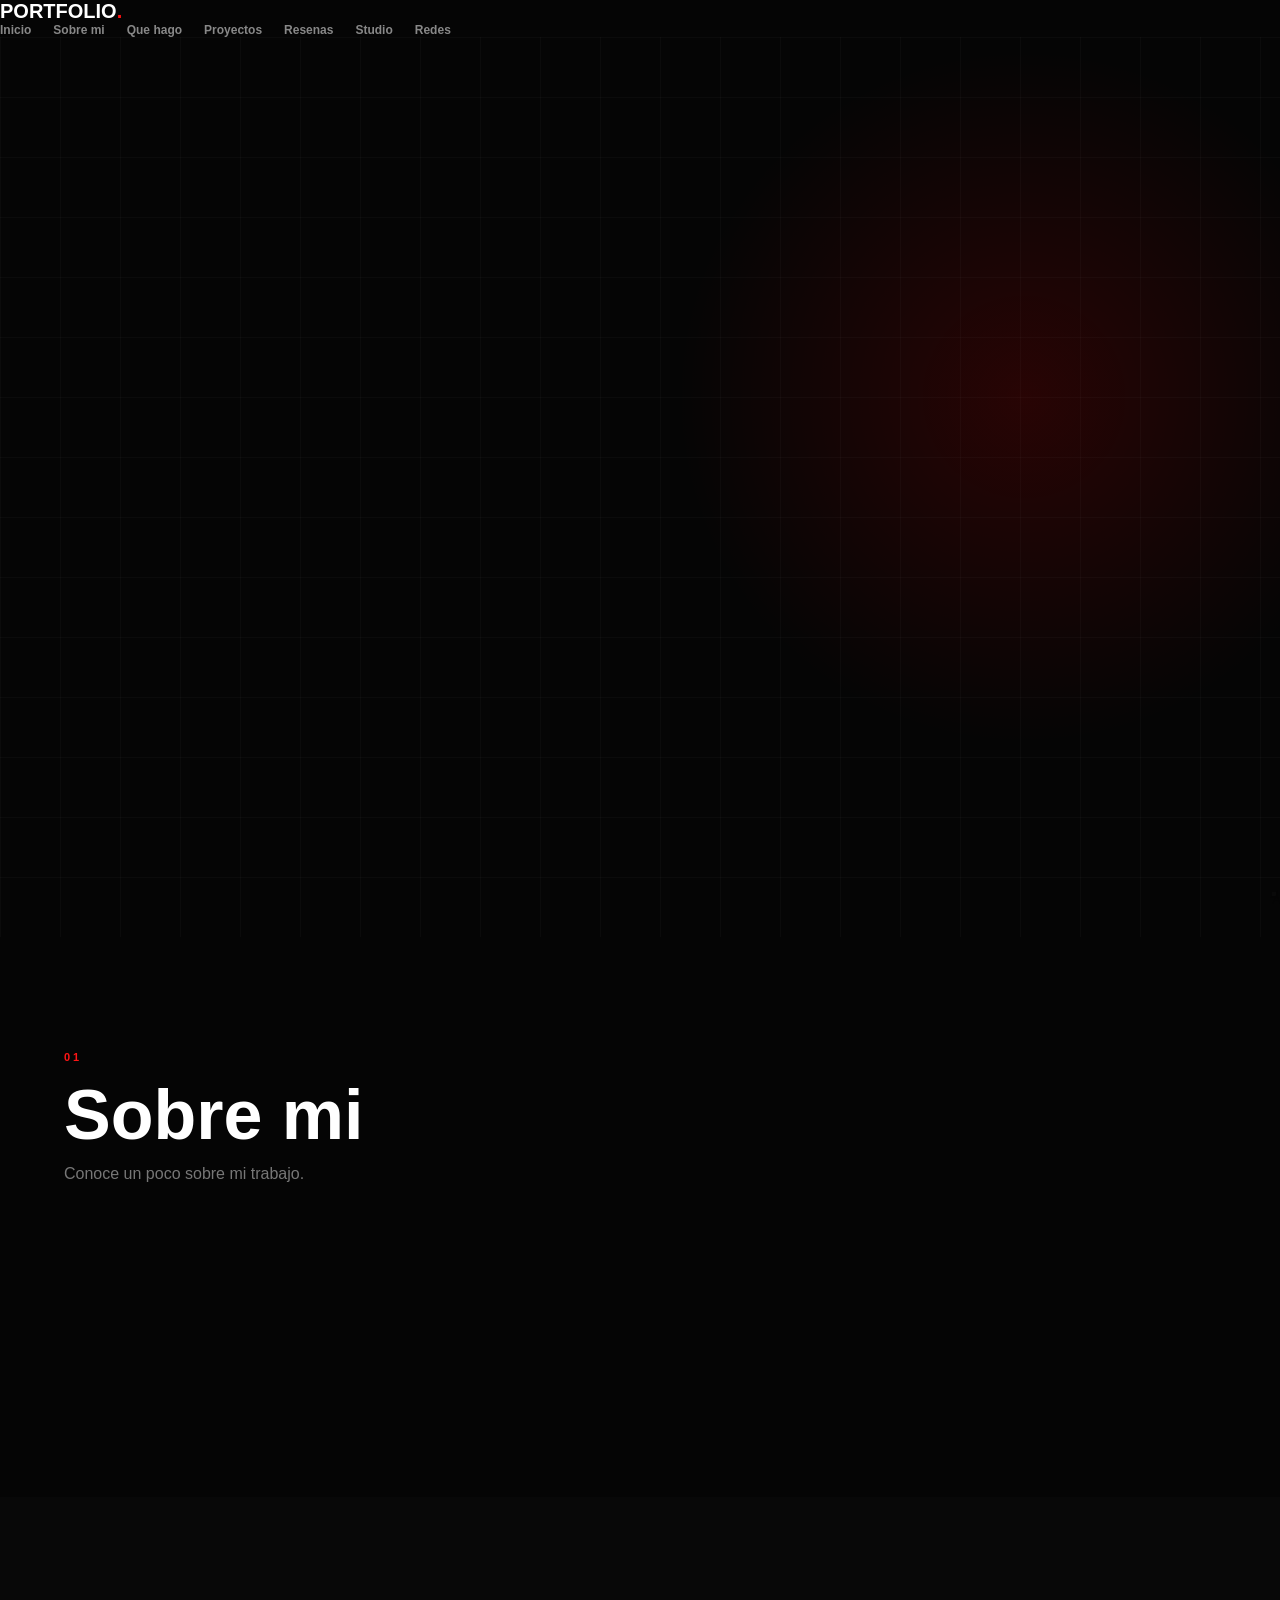
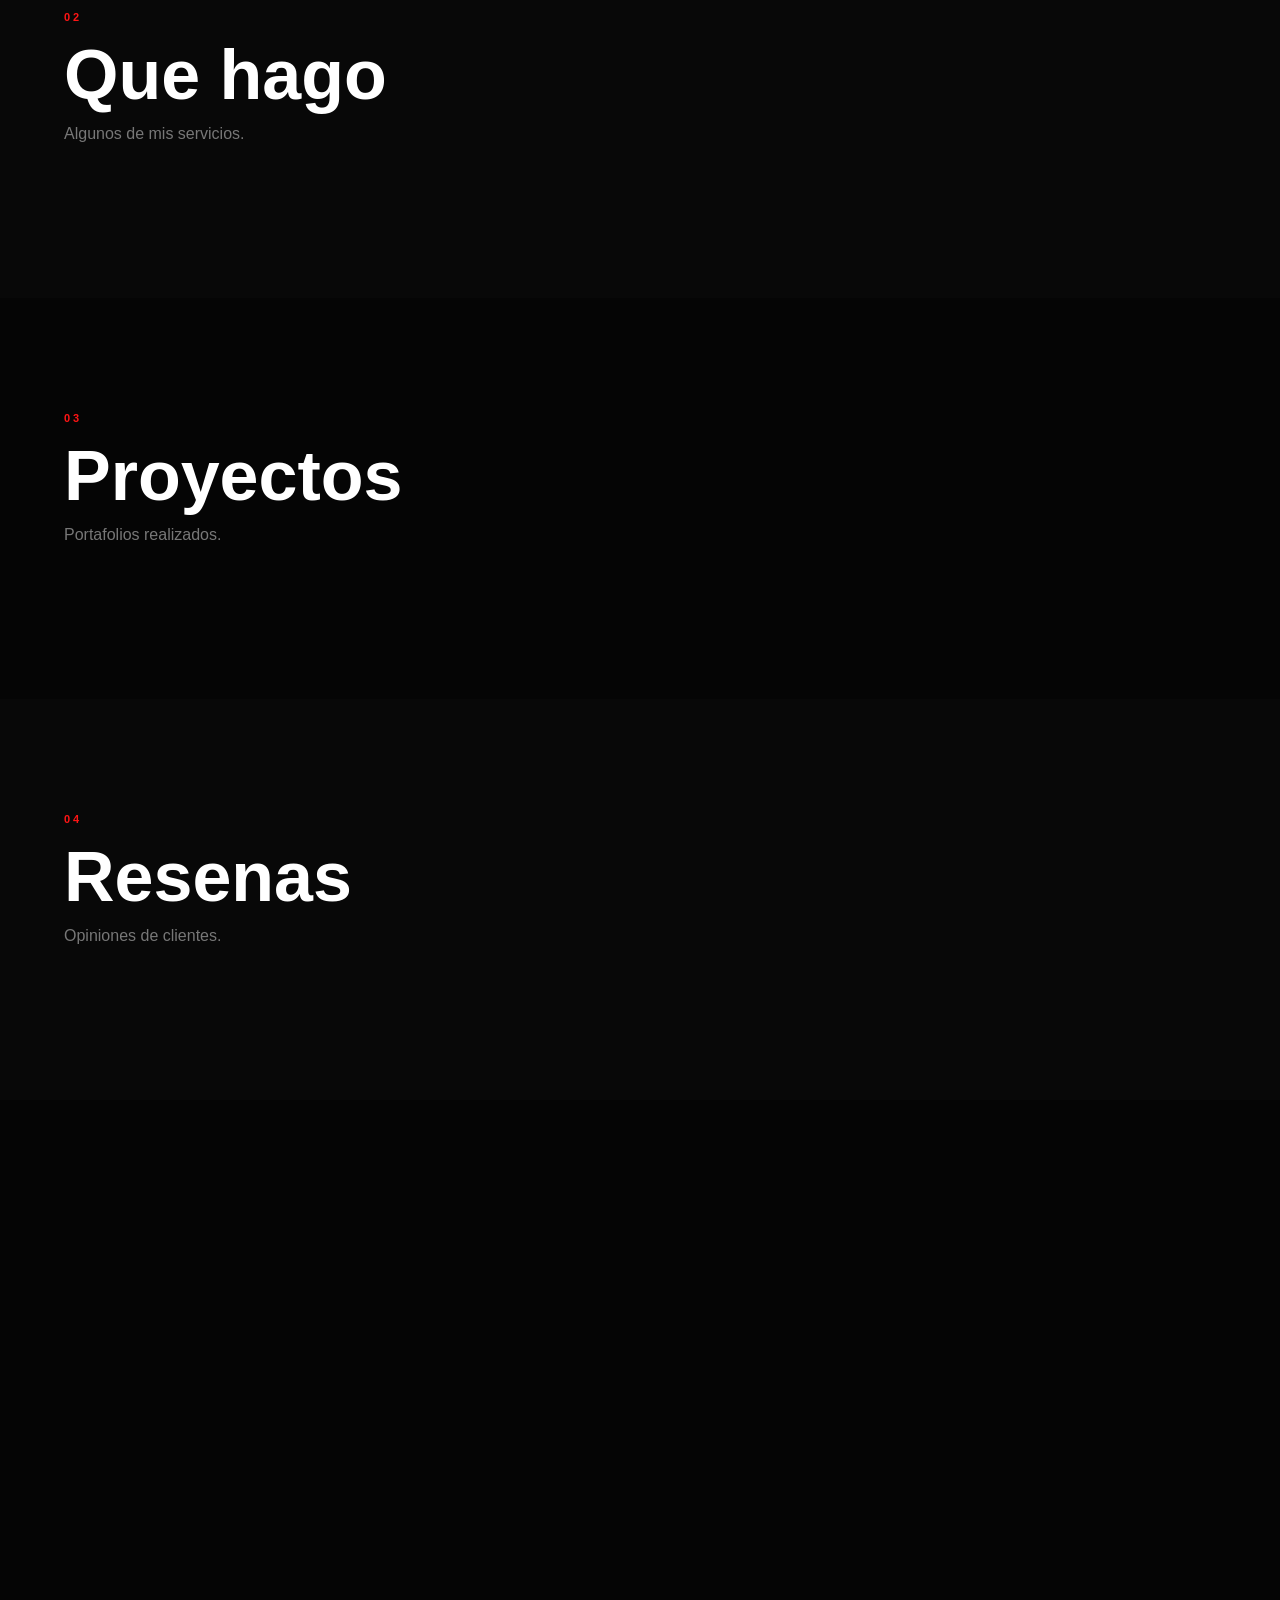
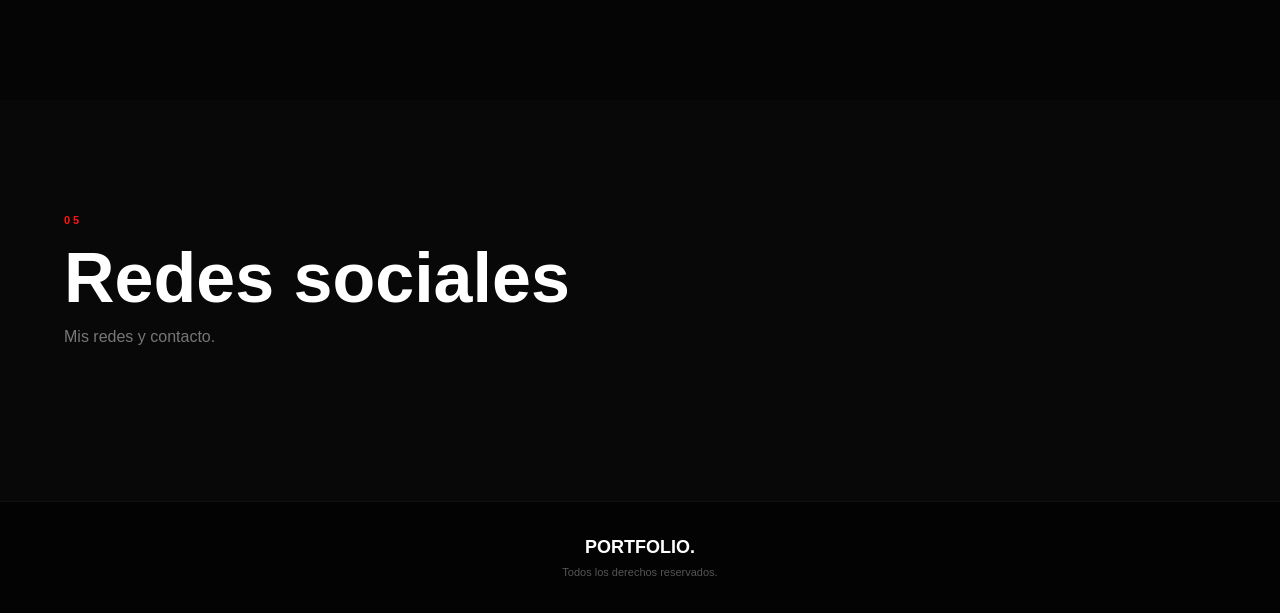
==== commit b3db38a9: "Update index.html" ====
--- a/index.html
+++ b/index.html
@@ -10,28 +10,6 @@
 </head>
 
 <body>
-
-  <!-- LOADER -->
-  <div id="loader">
-    <div class="loader-box">
-      <div class="loader-logo">PORTFOLIO</div>
-
-      <h2>Cargando portafolio</h2>
-
-      <div id="loaderNumber">1</div>
-
-      <div class="loader-bar">
-        <div id="loaderBar"></div>
-      </div>
-
-      <p id="loaderText">Preparando portafolio...</p>
-    </div>
-  </div>
-
-
-  <!-- NAVBAR -->
-  <header>
-    <div class="nav">
 
       <div class="logo">
         PORTFOLIO<span>.</span>
--- a/style.css
+++ b/style.css
@@ -1,25 +1,3 @@
-:root {
-  --red: #ff1e1e;
-  --red-light: #ff4545;
-  --red-dark: #8d0000;
-
-  --black: #050505;
-  --black-2: #090909;
-  --black-3: #101010;
-
-  --white: #ffffff;
-  --gray: #a7a7a7;
-  --border: rgba(255,255,255,0.09);
-
-  --shadow-red: 0 0 40px rgba(255, 20, 20, 0.25);
-
-  --font-main: "Inter", sans-serif;
-  --font-title: "Space Grotesk", sans-serif;
-}
-
-
-/* RESET */
-
 * {
   margin: 0;
   padding: 0;
@@ -31,9 +9,9 @@
 }
 
 body {
-  background: var(--black);
-  color: var(--white);
-  font-family: var(--font-main);
+  background: #050505;
+  color: white;
+  font-family: Arial, sans-serif;
   overflow-x: hidden;
 }
 
@@ -45,18 +23,16 @@
 button,
 input,
 textarea {
-  font-family: inherit;
-}
-
-button {
-  border: 0;
-}
-
-
-/* SCROLLBAR */
+  font-family: Arial, sans-serif;
+}
+
+
+/* =========================================
+   SCROLLBAR
+========================================= */
 
 ::-webkit-scrollbar {
-  width: 8px;
+  width: 7px;
 }
 
 ::-webkit-scrollbar-track {
@@ -64,48 +40,226 @@
 }
 
 ::-webkit-scrollbar-thumb {
-  background: var(--red);
-  border-radius: 20px;
-}
-
-
-/* LOADER */
-
-.portfolio-loader {
+  background: #e50909;
+  border-radius: 10px;
+}
+
+
+/* =========================================
+   LOADER
+========================================= */
+
+#loader {
   position: fixed;
   inset: 0;
+
   z-index: 99999;
+
   background: #030303;
+
   display: flex;
+  justify-content: center;
   align-items: center;
-  justify-content: center;
+
+  transition: opacity .5s;
+}
+
+#loader.hidden {
+  opacity: 0;
+  pointer-events: none;
+}
+
+.loader-box {
+  width: min(500px, 85%);
+
+  text-align: center;
+}
+
+.loader-logo {
+  color: #ff1515;
+
+  font-size: 12px;
+  font-weight: bold;
+
+  letter-spacing: 5px;
+
+  margin-bottom: 25px;
+}
+
+.loader-box h2 {
+  text-transform: uppercase;
+
+  font-size: clamp(25px, 7vw, 45px);
+
+  margin-bottom: 25px;
+}
+
+#loaderNumber {
+  font-size: clamp(70px, 15vw, 120px);
+
+  font-weight: 900;
+
+  line-height: 1;
+
+  color: white;
+
+  text-shadow:
+    0 0 25px rgba(255,0,0,.5);
+
+  margin-bottom: 25px;
+}
+
+.loader-bar {
+  height: 4px;
+
+  width: 100%;
+
+  background: #171717;
+
+  border-radius: 10px;
+
   overflow: hidden;
-  transition: opacity .7s ease, visibility .7s ease;
-}
-
-.portfolio-loader.hide {
-  opacity: 0;
-  visibility: hidden;
-  pointer-events: none;
-}
-
-.loader-background {
+}
+
+#loaderBar {
+  height: 100%;
+
+  width: 0%;
+
+  background: #ff1010;
+
+  box-shadow:
+    0 0 20px #ff1010;
+
+  transition: width .05s linear;
+}
+
+#loaderText {
+  color: #777;
+
+  font-size: 11px;
+
+  margin-top: 12px;
+
+  text-transform: uppercase;
+}
+
+
+/* =========================================
+   NAV
+========================================= */
+
+header {
+  position: fixed;
+
+  top: 0;
+  left: 0;
+
+  width: 100%;
+
+  z-index: 1000;
+
+  background: rgba(5,5,5,.85);
+
+  backdrop-filter: blur(15px);
+
+  border-bottom:
+    1px solid rgba(255,255,255,.06);
+}
+
+.nav {
+  width: min(1200px, 90%);
+
+  margin: auto;
+
+  min-height: 70px;
+
+  display: flex;
+
+  align-items: center;
+
+  justify-content: space-between;
+}
+
+.logo {
+  font-size: 20px;
+
+  font-weight: 900;
+}
+
+.logo span {
+  color: #ff1010;
+}
+
+nav {
+  display: flex;
+
+  gap: 22px;
+}
+
+nav a {
+  color: #888;
+
+  font-size: 12px;
+
+  font-weight: bold;
+
+  transition: .3s;
+}
+
+nav a:hover {
+  color: #ff2020;
+}
+
+#menuButton {
+  display: none;
+
+  background: none;
+
+  color: white;
+
+  font-size: 25px;
+}
+
+
+/* =========================================
+   HERO
+========================================= */
+
+.hero {
+  min-height: 100vh;
+
+  display: flex;
+
+  align-items: center;
+
+  position: relative;
+
+  overflow: hidden;
+
+  padding: 120px 5% 70px;
+}
+
+.hero-bg {
   position: absolute;
+
   inset: 0;
 
   background:
     radial-gradient(
-      circle at center,
-      rgba(255, 0, 0, .16),
-      transparent 40%
+      circle at 80% 40%,
+      rgba(255,0,0,.14),
+      transparent 30%
     );
 
-  animation: loaderPulse 2s infinite alternate;
-}
-
-.loader-background::before {
+  pointer-events: none;
+}
+
+.hero-bg::after {
   content: "";
+
   position: absolute;
+
   inset: 0;
 
   background-image:
@@ -119,643 +273,350 @@
       transparent 1px
     );
 
-  background-size: 50px 50px;
-
-  animation: gridMove 8s linear infinite;
-}
-
-.loader-content {
+  background-size: 60px 60px;
+}
+
+.hero-content {
+  width: min(1200px, 100%);
+
+  margin: auto;
+
+  display: grid;
+
+  grid-template-columns: 1fr 1fr;
+
+  gap: 70px;
+
+  align-items: center;
+
   position: relative;
-  width: min(500px, 88%);
-  text-align: center;
-}
-
-.loader-logo {
-  color: var(--red);
-  font-weight: 900;
-  font-size: 13px;
-  letter-spacing: 5px;
+}
+
+.status {
+  display: inline-flex;
+
+  align-items: center;
+
+  gap: 8px;
+
+  padding: 8px 12px;
+
+  border:
+    1px solid rgba(255,0,0,.25);
+
+  border-radius: 20px;
+
+  color: #999;
+
+  font-size: 11px;
+
   margin-bottom: 25px;
-
-  animation: fadeUp .8s ease both;
-}
-
-.loader-title {
-  font-family: var(--font-title);
-  text-transform: uppercase;
-  font-size: clamp(24px, 6vw, 44px);
-  font-weight: 800;
-  margin-bottom: 30px;
-
-  animation: fadeUp 1s ease both;
-}
-
-.loader-number {
-  font-family: var(--font-title);
-  font-size: clamp(60px, 14vw, 110px);
-  line-height: 1;
-  font-weight: 900;
-
-  text-shadow:
-    0 0 20px rgba(255,0,0,.4),
-    0 0 60px rgba(255,0,0,.15);
-
-  margin-bottom: 25px;
-}
-
-.loader-number small {
-  font-size: 20px;
-  color: var(--red);
-}
-
-.loader-line {
-  width: 100%;
-  height: 4px;
-  background: rgba(255,255,255,.08);
-  overflow: hidden;
-  border-radius: 10px;
-}
-
-.loader-line div {
-  width: 0%;
-  height: 100%;
-  background: var(--red);
-  box-shadow: 0 0 20px var(--red);
-}
-
-.loader-info {
-  display: flex;
-  justify-content: space-between;
-  color: #777;
-  font-size: 11px;
-  text-transform: uppercase;
-  letter-spacing: 1px;
-  margin-top: 12px;
-}
-
-#loaderStatus {
-  color: #aaa;
-}
-
-.loader-dots {
-  display: flex;
-  justify-content: center;
-  gap: 6px;
-  margin-top: 30px;
-}
-
-.loader-dots span {
-  width: 5px;
-  height: 5px;
-  border-radius: 50%;
-  background: var(--red);
-
-  animation: dotPulse 1s infinite;
-}
-
-.loader-dots span:nth-child(2) {
-  animation-delay: .2s;
-}
-
-.loader-dots span:nth-child(3) {
-  animation-delay: .4s;
-}
-
-
-/* NAVBAR */
-
-.navbar {
-  position: fixed;
-  top: 0;
-  left: 0;
-  width: 100%;
-  z-index: 1000;
-
-  background: rgba(5,5,5,.7);
-  backdrop-filter: blur(20px);
-
-  border-bottom: 1px solid rgba(255,255,255,.04);
-}
-
-.nav-container {
-  max-width: 1250px;
-  margin: auto;
-  padding: 20px 25px;
-
-  display: flex;
-  align-items: center;
-  justify-content: space-between;
-}
-
-.logo {
-  font-family: var(--font-title);
-  font-size: 20px;
-  font-weight: 900;
-  letter-spacing: -1px;
-}
-
-.logo span {
-  color: var(--red);
-}
-
-nav {
-  display: flex;
-  gap: 25px;
-}
-
-nav a {
-  color: #aaa;
-  font-size: 13px;
-  font-weight: 600;
-  position: relative;
-  transition: .3s;
-}
-
-nav a:hover {
-  color: white;
-}
-
-nav a::after {
-  content: "";
-  position: absolute;
-  bottom: -8px;
-  left: 0;
-
-  width: 0;
-  height: 2px;
-
-  background: var(--red);
-  transition: .3s;
-}
-
-nav a:hover::after {
-  width: 100%;
-}
-
-.menu-button {
-  display: none;
-
-  background: transparent;
-  width: 35px;
-  height: 35px;
-
-  flex-direction: column;
-  justify-content: center;
-  gap: 5px;
-}
-
-.menu-button span {
-  width: 24px;
-  height: 2px;
-  background: white;
-}
-
-
-/* GENERAL */
-
-.container {
-  width: min(1200px, 90%);
-  margin: auto;
-}
-
-.section {
-  position: relative;
-  padding: 130px 0;
-}
-
-.dark-section {
-  background: #080808;
-}
-
-.section-heading {
-  margin-bottom: 55px;
-}
-
-.section-heading span {
-  color: var(--red);
-  font-size: 12px;
-  font-weight: 800;
-  letter-spacing: 3px;
-}
-
-.section-heading h2 {
-  font-family: var(--font-title);
-  font-size: clamp(38px, 6vw, 70px);
-  line-height: 1;
-  margin: 10px 0 15px;
-}
-
-.section-heading p {
-  color: #777;
-}
-
-
-/* HERO */
-
-.hero {
-  min-height: 100vh;
-  display: flex;
-  align-items: center;
-  padding-top: 150px;
-  overflow: hidden;
-}
-
-.hero-bg {
-  position: absolute;
-  inset: 0;
-  pointer-events: none;
-}
-
-.grid-bg {
-  position: absolute;
-  inset: 0;
-
-  background-image:
-    linear-gradient(rgba(255,255,255,.025) 1px, transparent 1px),
-    linear-gradient(90deg, rgba(255,255,255,.025) 1px, transparent 1px);
-
-  background-size: 70px 70px;
-
-  mask-image: linear-gradient(to bottom, black, transparent);
-}
-
-.red-orb {
-  position: absolute;
-  border-radius: 50%;
-  filter: blur(80px);
-  background: rgba(255,0,0,.15);
-  animation: float 6s ease-in-out infinite;
-}
-
-.orb-one {
-  width: 450px;
-  height: 450px;
-  top: 10%;
-  left: -200px;
-}
-
-.orb-two {
-  width: 400px;
-  height: 400px;
-  bottom: -150px;
-  right: -150px;
-  animation-delay: -3s;
-}
-
-.hero-container {
-  position: relative;
-  display: grid;
-  grid-template-columns: 1.15fr .85fr;
-  align-items: center;
-  gap: 80px;
-}
-
-.status-badge {
-  display: inline-flex;
-  align-items: center;
-  gap: 8px;
-
-  padding: 8px 13px;
-
-  border: 1px solid rgba(255,0,0,.2);
-  background: rgba(255,0,0,.04);
-
-  color: #aaa;
-  border-radius: 30px;
-
-  font-size: 11px;
-  margin-bottom: 25px;
-}
-
-.status-badge span {
+}
+
+.status i {
   width: 7px;
   height: 7px;
-  background: #21d76a;
+
+  background: #19dc62;
+
   border-radius: 50%;
-  box-shadow: 0 0 10px #21d76a;
-  animation: blink 1.5s infinite;
-}
-
-.hero-small {
-  color: var(--red);
+
+  box-shadow:
+    0 0 10px #19dc62;
+}
+
+.hero-text small {
+  color: #ff1616;
+
+  letter-spacing: 4px;
+
+  font-weight: bold;
+
+  font-size: 11px;
+}
+
+.hero h1 {
+  font-size: clamp(55px, 9vw, 105px);
+
+  line-height: .9;
+
+  margin: 18px 0;
+
+  letter-spacing: -5px;
+
+  font-weight: 900;
+}
+
+.hero h2 {
+  color: #ff1717;
+
+  font-size: clamp(20px, 3vw, 30px);
+
+  margin-bottom: 20px;
+}
+
+.hero-text > p {
+  color: #888;
+
+  max-width: 600px;
+
+  line-height: 1.8;
+
+  margin-bottom: 30px;
+}
+
+.buttons {
+  display: flex;
+
+  gap: 12px;
+
+  flex-wrap: wrap;
+}
+
+.button {
+  display: inline-block;
+
+  padding: 14px 22px;
+
+  border:
+    1px solid rgba(255,255,255,.12);
+
+  border-radius: 7px;
+
   font-size: 12px;
-  font-weight: 800;
-  letter-spacing: 4px;
+
+  font-weight: bold;
+
+  transition: .3s;
+}
+
+.button:hover {
+  transform: translateY(-5px);
+
+  border-color: #ff1616;
+}
+
+.button.red {
+  background: #ed1111;
+
+  border-color: #ed1111;
+
+  box-shadow:
+    0 10px 35px rgba(255,0,0,.2);
+}
+
+.button.red:hover {
+  background: #ff2525;
+
+  box-shadow:
+    0 15px 40px rgba(255,0,0,.3);
+}
+
+
+/* =========================================
+   PROFILE
+========================================= */
+
+.profile {
+  position: relative;
+
+  display: flex;
+
+  justify-content: center;
+
+  align-items: center;
+}
+
+.profile img {
+  position: relative;
+
+  z-index: 2;
+
+  width: min(380px, 80vw);
+
+  aspect-ratio: 1;
+
+  object-fit: cover;
+
+  border-radius: 25px;
+
+  border:
+    1px solid rgba(255,0,0,.4);
+
+  box-shadow:
+    0 0 60px rgba(255,0,0,.12);
+
+  animation: floating 5s ease-in-out infinite;
+}
+
+.profile-glow {
+  position: absolute;
+
+  width: 300px;
+  height: 300px;
+
+  border-radius: 50%;
+
+  background: #ff0000;
+
+  filter: blur(120px);
+
+  opacity: .12;
+}
+
+
+/* =========================================
+   SECTIONS
+========================================= */
+
+.section {
+  padding: 110px 5%;
+}
+
+.dark {
+  background: #080808;
+}
+
+.container {
+  width: min(1200px, 100%);
+
+  margin: auto;
+}
+
+.heading {
+  margin-bottom: 45px;
+}
+
+.heading span {
+  color: #ff1515;
+
+  font-size: 11px;
+
+  letter-spacing: 3px;
+
+  font-weight: bold;
+}
+
+.heading h2 {
+  font-size: clamp(40px, 6vw, 70px);
+
+  margin: 10px 0;
+}
+
+.heading p {
+  color: #777;
+}
+
+
+/* =========================================
+   ABOUT
+========================================= */
+
+.about-box {
+  background: #0c0c0c;
+
+  border:
+    1px solid rgba(255,255,255,.08);
+
+  border-radius: 15px;
+
+  padding: 40px;
+
+  transition: .4s;
+}
+
+.about-box:hover {
+  transform: translateY(-8px);
+
+  border-color:
+    rgba(255,0,0,.3);
+}
+
+.about-box h3 {
+  font-size: 28px;
+
   margin-bottom: 15px;
 }
 
-.hero h1 {
-  font-family: var(--font-title);
-  font-size: clamp(55px, 9vw, 105px);
-  line-height: .9;
-  letter-spacing: -5px;
-  font-weight: 900;
-
-  background: linear-gradient(
-    180deg,
-    #fff,
-    #aaa
-  );
-
-  -webkit-background-clip: text;
-  color: transparent;
-}
-
-.hero h2 {
-  margin-top: 20px;
-  color: var(--red);
-  font-size: clamp(20px, 3vw, 30px);
-}
-
-.hero-description {
-  max-width: 600px;
+.about-box p {
   color: #888;
-  line-height: 1.8;
-  margin: 25px 0 35px;
-}
-
-.hero-buttons {
-  display: flex;
-  gap: 15px;
-  flex-wrap: wrap;
-}
-
-.btn {
-  display: inline-flex;
-  align-items: center;
-  justify-content: center;
-
-  padding: 14px 25px;
-  border-radius: 7px;
-
-  font-size: 13px;
-  font-weight: 800;
-
-  transition: .35s;
-}
-
-.btn-primary {
-  background: var(--red);
-  box-shadow: 0 0 25px rgba(255,0,0,.2);
-}
-
-.btn-primary:hover {
-  transform: translateY(-5px);
-  box-shadow: 0 15px 40px rgba(255,0,0,.3);
-}
-
-.btn-secondary {
-  border: 1px solid rgba(255,255,255,.12);
-  background: rgba(255,255,255,.02);
-}
-
-.btn-secondary:hover {
-  border-color: var(--red);
-  transform: translateY(-5px);
-}
-
-
-/* HERO IMAGE */
-
-.hero-image-wrapper {
-  position: relative;
-  display: flex;
-  align-items: center;
-  justify-content: center;
-  min-height: 500px;
-}
-
-.hero-image-card {
-  position: relative;
-
-  width: min(390px, 80vw);
-  aspect-ratio: 1;
-
-  border-radius: 30px;
-  overflow: hidden;
-
-  border: 1px solid rgba(255,0,0,.3);
+
+  line-height: 1.9;
+}
+
+
+/* =========================================
+   SERVICES
+========================================= */
+
+.cards {
+  display: grid;
+
+  grid-template-columns:
+    repeat(4, 1fr);
+
+  gap: 18px;
+}
+
+.service-card {
+  padding: 30px;
+
+  min-height: 230px;
 
   background: #0d0d0d;
 
-  box-shadow:
-    0 30px 100px rgba(0,0,0,.8),
-    0 0 50px rgba(255,0,0,.1);
-
-  transform: rotate(3deg);
-
-  animation: imageFloat 5s ease-in-out infinite;
-}
-
-.hero-image-card img {
-  width: 100%;
-  height: 100%;
-  object-fit: cover;
-
-  filter: grayscale(20%);
-}
-
-.image-glow {
-  position: absolute;
-  inset: 0;
-
-  background:
-    linear-gradient(
-      135deg,
-      transparent 50%,
-      rgba(255,0,0,.2)
-    );
-
-  pointer-events: none;
-}
-
-.image-ring {
-  position: absolute;
-
-  width: 420px;
-  height: 420px;
-
-  border: 1px solid rgba(255,0,0,.18);
-  border-radius: 50%;
-
-  animation: rotate 15s linear infinite;
-}
-
-.floating-card {
-  position: absolute;
-
-  padding: 15px 18px;
-
-  background: rgba(10,10,10,.8);
-  backdrop-filter: blur(15px);
-
-  border: 1px solid rgba(255,255,255,.08);
-
-  border-radius: 12px;
-
-  box-shadow: 0 20px 40px rgba(0,0,0,.4);
-
-  display: flex;
-  flex-direction: column;
-
-  animation: float 4s ease-in-out infinite;
-}
-
-.floating-card strong {
-  color: var(--red);
-  font-size: 22px;
-}
-
-.floating-card span {
-  color: #777;
-  font-size: 10px;
-  text-transform: uppercase;
-}
-
-.floating-card-one {
-  top: 15%;
-  left: -10px;
-}
-
-.floating-card-two {
-  bottom: 15%;
-  right: -10px;
-  animation-delay: -2s;
-}
-
-
-/* ABOUT */
-
-.about-grid {
-  display: grid;
-  grid-template-columns: 2fr 1fr 1fr;
-  gap: 20px;
-}
-
-.about-card {
-  position: relative;
-  padding: 35px;
-  background: #0b0b0b;
-  border: 1px solid var(--border);
-  border-radius: 15px;
-  overflow: hidden;
+  border:
+    1px solid rgba(255,255,255,.07);
+
+  border-radius: 13px;
+
   transition: .4s;
-}
-
-.about-card:hover {
-  transform: translateY(-8px);
-  border-color: rgba(255,0,0,.3);
-  box-shadow: var(--shadow-red);
-}
-
-.main-card {
-  min-height: 300px;
-}
-
-.card-number {
-  color: var(--red);
-  font-size: 11px;
-  font-weight: 800;
-}
-
-.about-card h3 {
-  font-family: var(--font-title);
-  font-size: 25px;
-  margin: 25px 0 15px;
-}
-
-.about-card p {
-  color: #777;
-  line-height: 1.8;
-}
-
-.about-icon {
-  width: 40px;
-  height: 40px;
-
-  display: flex;
-  align-items: center;
-  justify-content: center;
-
-  color: var(--red);
-  border: 1px solid rgba(255,0,0,.3);
-  border-radius: 8px;
-
-  font-size: 12px;
-}
-
-
-/* SERVICES */
-
-.services-grid {
-  display: grid;
-  grid-template-columns: repeat(4, 1fr);
-  gap: 20px;
-}
-
-.service-card {
-  position: relative;
-  padding: 30px;
-
-  min-height: 250px;
-
-  background: #0c0c0c;
-  border: 1px solid var(--border);
-  border-radius: 14px;
-
-  transition: .4s;
-  overflow: hidden;
-}
-
-.service-card::before {
-  content: "";
-
-  position: absolute;
-  top: 0;
-  left: -100%;
-
-  width: 100%;
-  height: 2px;
-
-  background: var(--red);
-
-  transition: .5s;
-}
-
-.service-card:hover::before {
-  left: 0;
 }
 
 .service-card:hover {
   transform: translateY(-10px);
-  border-color: rgba(255,0,0,.25);
-}
-
-.service-number {
-  color: var(--red);
-  font-weight: 800;
+
+  border-color:
+    rgba(255,0,0,.35);
+
+  box-shadow:
+    0 20px 50px rgba(255,0,0,.08);
+}
+
+.service-card span {
+  color: #ff1111;
+
   font-size: 12px;
+
+  font-weight: bold;
 }
 
 .service-card h3 {
-  font-family: var(--font-title);
-  font-size: 22px;
   margin: 40px 0 12px;
+
+  font-size: 21px;
 }
 
 .service-card p {
   color: #777;
+
   font-size: 13px;
+
   line-height: 1.7;
 }
 
 
-/* PROJECTS */
-
-.projects-grid {
+/* =========================================
+   PROJECTS
+========================================= */
+
+.projects {
   display: grid;
-  grid-template-columns: repeat(2, 1fr);
-  gap: 20px;
+
+  grid-template-columns:
+    repeat(2, 1fr);
+
+  gap: 18px;
 }
 
 .project-card {
@@ -770,228 +631,240 @@
       #080808
     );
 
-  border: 1px solid var(--border);
-  border-radius: 16px;
+  border:
+    1px solid rgba(255,255,255,.07);
+
+  border-radius: 14px;
+
+  transition: .4s;
 
   overflow: hidden;
-  transition: .45s;
 }
 
 .project-card:hover {
-  transform: translateY(-10px) scale(1.01);
-  border-color: rgba(255,0,0,.3);
-  box-shadow: var(--shadow-red);
-}
-
-.project-top {
-  display: flex;
-  justify-content: space-between;
-  align-items: center;
+  transform: translateY(-8px);
+
+  border-color:
+    rgba(255,0,0,.35);
 }
 
 .project-number {
-  font-family: var(--font-title);
-  color: #444;
   font-size: 35px;
+
   font-weight: 900;
+
+  color: #333;
 }
 
 .project-status {
-  padding: 6px 10px;
+  position: absolute;
+
+  top: 25px;
+
+  right: 25px;
+
+  color: #ff1818;
+
+  font-size: 9px;
+
+  font-weight: bold;
+
+  text-transform: uppercase;
+
+  background:
+    rgba(255,0,0,.08);
+
+  padding: 6px 9px;
+
   border-radius: 20px;
-
-  background: rgba(255,0,0,.08);
-  color: var(--red);
-
-  font-size: 9px;
-  font-weight: 800;
+}
+
+.project-card h3 {
+  margin-top: 30px;
+
+  font-size: 27px;
+}
+
+.project-card small {
+  display: block;
+
+  color: #ff1717;
+
+  margin-top: 7px;
+
+  font-weight: bold;
+
+  font-size: 10px;
+
   text-transform: uppercase;
 }
 
-.project-card h3 {
-  font-family: var(--font-title);
-  font-size: 28px;
-  margin: 35px 0 8px;
-}
-
-.project-category {
-  color: var(--red);
+.project-card p {
+  color: #777;
+
+  line-height: 1.7;
+
+  font-size: 13px;
+
+  margin: 20px 0;
+}
+
+.project-button {
+  background: transparent;
+
+  color: white;
+
+  border:
+    1px solid rgba(255,255,255,.12);
+
+  padding: 11px 17px;
+
+  border-radius: 6px;
+
   font-size: 11px;
-  font-weight: 800;
-  text-transform: uppercase;
-}
-
-.project-description {
-  color: #777;
-  font-size: 13px;
-  line-height: 1.7;
-  margin: 20px 0;
-}
-
-.project-button {
-  display: inline-flex;
-  padding: 11px 18px;
-
-  border: 1px solid rgba(255,255,255,.1);
-  border-radius: 7px;
-
-  font-size: 11px;
-  font-weight: 800;
+
+  font-weight: bold;
 
   transition: .3s;
 }
 
 .project-button:hover {
-  background: var(--red);
-  border-color: var(--red);
-}
-
-
-/* REVIEWS */
-
-.reviews-grid {
+  background: #ed1010;
+
+  border-color: #ed1010;
+}
+
+
+/* =========================================
+   REVIEWS
+========================================= */
+
+.reviews {
   display: grid;
-  grid-template-columns: repeat(3, 1fr);
-  gap: 20px;
+
+  grid-template-columns:
+    repeat(3, 1fr);
+
+  gap: 18px;
 }
 
 .review-card {
+  background: #0d0d0d;
+
   padding: 30px;
 
-  background: #0d0d0d;
-  border: 1px solid var(--border);
-  border-radius: 15px;
+  border:
+    1px solid rgba(255,255,255,.07);
+
+  border-radius: 13px;
 
   transition: .4s;
 }
 
 .review-card:hover {
   transform: translateY(-8px);
-  border-color: rgba(255,0,0,.3);
-}
-
-.review-stars {
-  color: var(--red);
-  letter-spacing: 4px;
-}
-
-.review-text {
-  color: #aaa;
+}
+
+.stars {
+  color: #ff1717;
+
+  letter-spacing: 3px;
+}
+
+.review-card p {
+  color: #888;
+
   line-height: 1.8;
-  font-size: 14px;
-  margin: 25px 0;
-}
-
-.review-name {
-  font-weight: 800;
-}
-
-.review-role {
-  color: #666;
-  font-size: 11px;
-  margin-top: 4px;
-}
-
-
-/* STUDIO */
-
-.studio-box {
-  position: relative;
-  min-height: 400px;
-
-  display: flex;
-  align-items: center;
-
-  padding: 60px;
+
+  margin: 20px 0;
+}
+
+.review-card strong {
+  font-size: 13px;
+}
+
+
+/* =========================================
+   STUDIO
+========================================= */
+
+.studio {
+  padding: 70px;
 
   background:
     linear-gradient(
-      130deg,
-      #110303,
+      135deg,
+      #160404,
       #080808
     );
 
-  border: 1px solid rgba(255,0,0,.2);
+  border:
+    1px solid rgba(255,0,0,.2);
+
   border-radius: 20px;
 
   overflow: hidden;
-}
-
-.studio-glow {
+
+  position: relative;
+}
+
+.studio::after {
+  content: "";
+
   position: absolute;
 
-  width: 500px;
-  height: 500px;
-
-  right: -200px;
-  top: -200px;
+  width: 300px;
+  height: 300px;
+
+  right: -100px;
+  top: -100px;
+
+  background: #ff0000;
+
+  opacity: .08;
+
+  filter: blur(80px);
 
   border-radius: 50%;
-
-  background: rgba(255,0,0,.12);
-  filter: blur(70px);
-
-  animation: float 6s infinite;
-}
-
-.studio-content {
-  position: relative;
-  max-width: 650px;
-}
-
-.studio-label {
-  color: var(--red);
+}
+
+.studio span {
+  color: #ff1616;
+
   font-size: 11px;
-  font-weight: 800;
+
   letter-spacing: 4px;
-}
-
-.studio-content h2 {
-  font-family: var(--font-title);
-  font-size: clamp(45px, 7vw, 85px);
+
+  font-weight: bold;
+}
+
+.studio h2 {
+  font-size: clamp(45px, 7vw, 80px);
+
   margin: 15px 0;
 }
 
-.studio-content p {
+.studio p {
   color: #888;
+
+  max-width: 600px;
+
   line-height: 1.8;
-  margin-bottom: 30px;
-}
-
-.studio-decoration {
-  position: absolute;
-  right: 70px;
-
-  display: flex;
-  gap: 12px;
-  align-items: flex-end;
-}
-
-.studio-decoration div {
-  width: 10px;
-  height: 100px;
-
-  background: var(--red);
-
-  animation: bars 1.5s ease-in-out infinite;
-}
-
-.studio-decoration div:nth-child(2) {
-  height: 180px;
-  animation-delay: .2s;
-}
-
-.studio-decoration div:nth-child(3) {
-  height: 130px;
-  animation-delay: .4s;
-}
-
-
-/* SOCIAL */
-
-.social-grid {
+
+  margin-bottom: 25px;
+}
+
+
+/* =========================================
+   SOCIALS
+========================================= */
+
+.socials {
   display: grid;
-  grid-template-columns: repeat(4, 1fr);
+
+  grid-template-columns:
+    repeat(4, 1fr);
+
   gap: 15px;
 }
 
@@ -999,472 +872,378 @@
   padding: 25px;
 
   display: flex;
+
   align-items: center;
+
   justify-content: space-between;
 
   background: #0d0d0d;
-  border: 1px solid var(--border);
-  border-radius: 12px;
-
-  transition: .35s;
+
+  border:
+    1px solid rgba(255,255,255,.07);
+
+  border-radius: 10px;
+
+  transition: .3s;
 }
 
 .social-card:hover {
   transform: translateY(-6px);
-  background: #111;
-  border-color: rgba(255,0,0,.3);
-}
-
-.social-card strong {
-  font-size: 14px;
+
+  border-color:
+    rgba(255,0,0,.35);
 }
 
 .social-card span {
-  color: var(--red);
+  color: #ff1616;
+
   font-size: 20px;
 }
 
 
-/* FOOTER */
-
-.footer {
-  padding: 35px 0;
-  border-top: 1px solid var(--border);
+/* =========================================
+   FOOTER
+========================================= */
+
+footer {
+  padding: 35px 5%;
+
+  border-top:
+    1px solid rgba(255,255,255,.06);
+
   background: #030303;
-}
-
-.footer-container {
-  display: flex;
-  align-items: center;
-  justify-content: space-between;
-}
-
-.footer strong {
-  font-family: var(--font-title);
-}
-
-.footer strong::after {
-  content: "";
-  color: var(--red);
-}
-
-.footer p {
+
+  text-align: center;
+}
+
+footer strong {
+  font-size: 18px;
+}
+
+footer p {
   color: #555;
+
   font-size: 11px;
-  margin-top: 5px;
-}
-
-
-/* REVEAL */
+
+  margin-top: 8px;
+}
+
+
+/* =========================================
+   REVEAL
+========================================= */
 
 .reveal {
   opacity: 0;
-  transform: translateY(40px);
+
+  transform: translateY(35px);
+
   transition:
-    opacity .8s ease,
-    transform .8s ease;
-}
-
-.reveal.show {
+    opacity .7s ease,
+    transform .7s ease;
+}
+
+.reveal.visible {
   opacity: 1;
+
   transform: translateY(0);
 }
 
-.reveal-delay {
-  transition-delay: .15s;
-}
-
-.reveal-delay-2 {
-  transition-delay: .3s;
-}
-
-
-/* ADMIN TRIGGER */
-
-.admin-trigger {
+
+/* =========================================
+   ADMIN BUTTON
+========================================= */
+
+.admin-button {
   position: fixed;
-  right: 3px;
-  bottom: 3px;
-
-  width: 7px;
-  height: 7px;
-
-  opacity: .01;
+
+  right: 2px;
+  bottom: 2px;
+
+  width: 8px;
+  height: 8px;
+
+  opacity: .02;
+
   background: white;
 
-  z-index: 9998;
-}
-
-
-/* ADMIN PANEL */
-
-.admin-panel {
+  z-index: 5000;
+}
+
+
+/* =========================================
+   ADMIN
+========================================= */
+
+.admin {
   position: fixed;
+
   inset: 0;
 
   z-index: 10000;
 
   display: none;
-}
-
-.admin-panel.active {
+
+  background:
+    rgba(0,0,0,.85);
+
+  padding: 20px;
+}
+
+.admin.show {
+  display: flex;
+
+  align-items: center;
+
+  justify-content: center;
+}
+
+.admin-box {
+  width: min(800px, 100%);
+
+  max-height: 95vh;
+
+  background: #0b0b0b;
+
+  border:
+    1px solid rgba(255,0,0,.25);
+
+  border-radius: 14px;
+
+  overflow: hidden;
+
+  display: flex;
+
+  flex-direction: column;
+}
+
+.admin-top {
+  padding: 22px;
+
+  display: flex;
+
+  justify-content: space-between;
+
+  border-bottom:
+    1px solid rgba(255,255,255,.07);
+}
+
+.admin-top small {
+  color: #ff1515;
+
+  font-size: 10px;
+
+  letter-spacing: 3px;
+}
+
+.admin-top h2 {
+  margin-top: 5px;
+}
+
+.admin-top button {
+  background: none;
+
+  color: white;
+
+  font-size: 28px;
+}
+
+.admin-content {
+  overflow-y: auto;
+
+  padding: 25px;
+}
+
+.admin-content h3 {
+  margin:
+    25px 0 15px;
+
+  color: #ff1616;
+}
+
+.admin-content label {
   display: block;
-}
-
-.admin-overlay {
-  position: absolute;
-  inset: 0;
-
-  background: rgba(0,0,0,.8);
-  backdrop-filter: blur(10px);
-}
-
-.admin-window {
-  position: relative;
-
-  width: min(950px, 94%);
-  max-height: 90vh;
-
-  margin: 5vh auto;
-
-  background: #0a0a0a;
-  border: 1px solid rgba(255,0,0,.2);
-
-  border-radius: 15px;
-
-  overflow: hidden;
-
-  box-shadow:
-    0 30px 100px rgba(0,0,0,.8),
-    0 0 60px rgba(255,0,0,.08);
-
-  animation: adminOpen .4s ease;
-}
-
-.admin-header {
+
+  color: #777;
+
+  font-size: 11px;
+
+  margin:
+    12px 0 6px;
+}
+
+.admin-content input,
+.admin-content textarea {
+  width: 100%;
+
+  background: #050505;
+
+  color: white;
+
+  border:
+    1px solid rgba(255,255,255,.1);
+
+  padding: 11px;
+
+  border-radius: 6px;
+
+  outline: none;
+}
+
+.admin-content textarea {
+  min-height: 80px;
+
+  resize: vertical;
+}
+
+.admin-content input:focus,
+.admin-content textarea:focus {
+  border-color: #ff1515;
+}
+
+.editor-item {
+  padding: 18px;
+
+  background: #101010;
+
+  border:
+    1px solid rgba(255,255,255,.06);
+
+  border-radius: 8px;
+
+  margin-bottom: 12px;
+}
+
+.editor-item strong {
+  color: #aaa;
+
+  font-size: 13px;
+}
+
+.admin-bottom {
+  padding: 18px;
+
+  border-top:
+    1px solid rgba(255,255,255,.07);
+
   display: flex;
-  align-items: center;
+
   justify-content: space-between;
 
-  padding: 25px;
-
-  border-bottom: 1px solid var(--border);
-}
-
-.admin-header span {
-  color: var(--red);
-  font-size: 10px;
-  font-weight: 800;
-  letter-spacing: 3px;
-}
-
-.admin-header h2 {
-  font-family: var(--font-title);
-  margin-top: 6px;
-}
-
-.close-admin {
-  background: transparent;
+  gap: 10px;
+}
+
+.admin-bottom button {
+  padding: 12px 20px;
+
+  border-radius: 6px;
+
+  font-weight: bold;
+}
+
+.reset {
+  background: #181818;
+
+  color: #aaa;
+}
+
+.save {
+  background: #e50909;
+
   color: white;
-  font-size: 30px;
-}
-
-.admin-body {
-  padding: 25px;
-  max-height: 65vh;
-  overflow-y: auto;
-}
-
-.admin-section {
-  padding: 25px;
-  margin-bottom: 20px;
-
-  background: #101010;
-  border: 1px solid var(--border);
-  border-radius: 10px;
-}
-
-.admin-section h3 {
-  font-family: var(--font-title);
-  margin-bottom: 20px;
-}
-
-.admin-section label {
-  display: block;
-  color: #777;
-  font-size: 11px;
-  margin: 15px 0 7px;
-}
-
-.admin-section input,
-.admin-section textarea {
-  width: 100%;
-
-  padding: 12px 14px;
-
-  background: #080808;
-  color: white;
-
-  border: 1px solid rgba(255,255,255,.08);
-  border-radius: 7px;
-
-  outline: none;
-}
-
-.admin-section input:focus,
-.admin-section textarea:focus {
-  border-color: rgba(255,0,0,.5);
-}
-
-.admin-section textarea {
-  min-height: 100px;
-  resize: vertical;
-}
-
-.admin-section-title {
-  display: flex;
-  align-items: center;
-  justify-content: space-between;
-  gap: 15px;
-}
-
-.admin-small-button {
-  padding: 8px 12px;
-  background: var(--red);
-  color: white;
-  border-radius: 6px;
-  font-size: 11px;
-  font-weight: 800;
-}
-
-.admin-item {
-  padding: 20px;
-  margin-top: 15px;
-
-  border: 1px solid rgba(255,255,255,.06);
-  border-radius: 8px;
-
-  background: #090909;
-}
-
-.admin-delete {
-  margin-top: 10px;
-  padding: 8px 12px;
-
-  background: rgba(255,0,0,.08);
-  color: var(--red);
-
-  border-radius: 6px;
-  font-size: 10px;
-  font-weight: 800;
-}
-
-.admin-footer {
-  display: flex;
-  justify-content: space-between;
-  gap: 15px;
-
-  padding: 20px 25px;
-
-  border-top: 1px solid var(--border);
-}
-
-.admin-save,
-.admin-reset {
-  padding: 13px 20px;
-  border-radius: 7px;
-  font-weight: 800;
-}
-
-.admin-save {
-  background: var(--red);
-  color: white;
-}
-
-.admin-reset {
-  background: #171717;
-  color: #aaa;
-}
-
-
-/* ANIMATIONS */
-
-@keyframes loaderPulse {
-  from {
-    transform: scale(1);
-    opacity: .7;
-  }
-
-  to {
-    transform: scale(1.2);
-    opacity: 1;
-  }
-}
-
-@keyframes gridMove {
-  from {
-    transform: translateY(0);
-  }
-
-  to {
-    transform: translateY(70px);
-  }
-}
-
-@keyframes dotPulse {
-  0%,100% {
-    opacity: .2;
-    transform: scale(.7);
-  }
-
-  50% {
-    opacity: 1;
-    transform: scale(1.3);
-  }
-}
-
-@keyframes fadeUp {
-  from {
-    opacity: 0;
-    transform: translateY(25px);
-  }
-
-  to {
-    opacity: 1;
-    transform: translateY(0);
-  }
-}
-
-@keyframes float {
-  0%,100% {
+}
+
+
+/* =========================================
+   ANIMACIONES
+========================================= */
+
+@keyframes floating {
+
+  0%,
+  100% {
     transform: translateY(0);
   }
 
   50% {
     transform: translateY(-15px);
   }
-}
-
-@keyframes imageFloat {
-  0%,100% {
-    transform: rotate(3deg) translateY(0);
-  }
-
-  50% {
-    transform: rotate(1deg) translateY(-15px);
-  }
-}
-
-@keyframes rotate {
-  from {
-    transform: rotate(0);
-  }
-
-  to {
-    transform: rotate(360deg);
-  }
-}
-
-@keyframes blink {
-  0%,100% {
-    opacity: .3;
-  }
-
-  50% {
-    opacity: 1;
-  }
-}
-
-@keyframes bars {
-  0%,100% {
-    transform: scaleY(.6);
-  }
-
-  50% {
-    transform: scaleY(1);
-  }
-}
-
-@keyframes adminOpen {
-  from {
-    opacity: 0;
-    transform: translateY(30px) scale(.97);
-  }
-
-  to {
-    opacity: 1;
-    transform: translateY(0) scale(1);
-  }
-}
-
-
-/* MOBILE */
+
+}
+
+
+/* =========================================
+   TABLET
+========================================= */
 
 @media (max-width: 900px) {
 
   nav {
+    display: none;
+
     position: absolute;
+
     top: 70px;
+
     left: 0;
+
     width: 100%;
 
     padding: 20px;
 
-    display: none;
+    background: #070707;
+
     flex-direction: column;
-
-    background: rgba(5,5,5,.97);
-    border-bottom: 1px solid var(--border);
-  }
-
-  nav.active {
+  }
+
+  nav.open {
     display: flex;
   }
 
-  .menu-button {
-    display: flex;
-  }
-
-  .hero-container {
+  #menuButton {
+    display: block;
+  }
+
+  .hero-content {
     grid-template-columns: 1fr;
-    gap: 50px;
-  }
-
-  .hero-image-wrapper {
-    min-height: 400px;
-  }
-
-  .about-grid {
+
+    text-align: center;
+  }
+
+  .hero-text > p {
+    margin-left: auto;
+    margin-right: auto;
+  }
+
+  .buttons {
+    justify-content: center;
+  }
+
+  .cards {
+    grid-template-columns:
+      repeat(2, 1fr);
+  }
+
+  .reviews {
     grid-template-columns: 1fr;
   }
 
-  .services-grid {
-    grid-template-columns: repeat(2, 1fr);
-  }
-
-  .reviews-grid {
-    grid-template-columns: 1fr;
-  }
-
-  .social-grid {
-    grid-template-columns: repeat(2, 1fr);
-  }
-
-  .studio-decoration {
-    right: 30px;
-    opacity: .4;
-  }
-}
-
+  .socials {
+    grid-template-columns:
+      repeat(2, 1fr);
+  }
+
+}
+
+
+/* =========================================
+   MOVIL
+========================================= */
 
 @media (max-width: 600px) {
 
   .section {
-    padding: 90px 0;
-  }
-
-  .nav-container {
-    padding: 16px 20px;
+    padding: 80px 5%;
   }
 
   .hero {
@@ -1472,81 +1251,31 @@
   }
 
   .hero h1 {
-    font-size: 58px;
+    font-size: 55px;
+
     letter-spacing: -3px;
   }
 
-  .hero-image-card {
-    width: 290px;
-  }
-
-  .image-ring {
-    width: 320px;
-    height: 320px;
-  }
-
-  .floating-card-one {
-    left: 0;
-  }
-
-  .floating-card-two {
-    right: 0;
-  }
-
-  .services-grid {
+  .profile img {
+    width: 280px;
+  }
+
+  .cards,
+  .projects,
+  .socials {
     grid-template-columns: 1fr;
   }
 
-  .projects-grid {
-    grid-template-columns: 1fr;
-  }
-
-  .social-grid {
-    grid-template-columns: 1fr;
-  }
-
-  .studio-box {
+  .studio {
     padding: 35px;
   }
 
-  .studio-decoration {
-    display: none;
-  }
-
-  .footer-container {
-    flex-direction: column;
-    align-items: flex-start;
-    gap: 20px;
-  }
-
-  .admin-window {
-    width: 96%;
-    margin: 2vh auto;
-    max-height: 96vh;
-  }
-
-  .admin-body {
-    max-height: 76vh;
-  }
-
-  .admin-footer {
-    flex-direction: column;
-  }
-
-}
-
-
-/* ACCESSIBILITY */
-
-@media (prefers-reduced-motion: reduce) {
-
-  *,
-  *::before,
-  *::after {
-    animation-duration: .01ms !important;
-    animation-iteration-count: 1 !important;
-    scroll-behavior: auto !important;
-    transition-duration: .01ms !important;
-  }
-
-     }
+  .admin {
+    padding: 5px;
+  }
+
+  .admin-box {
+    max-height: 98vh;
+  }
+
+}
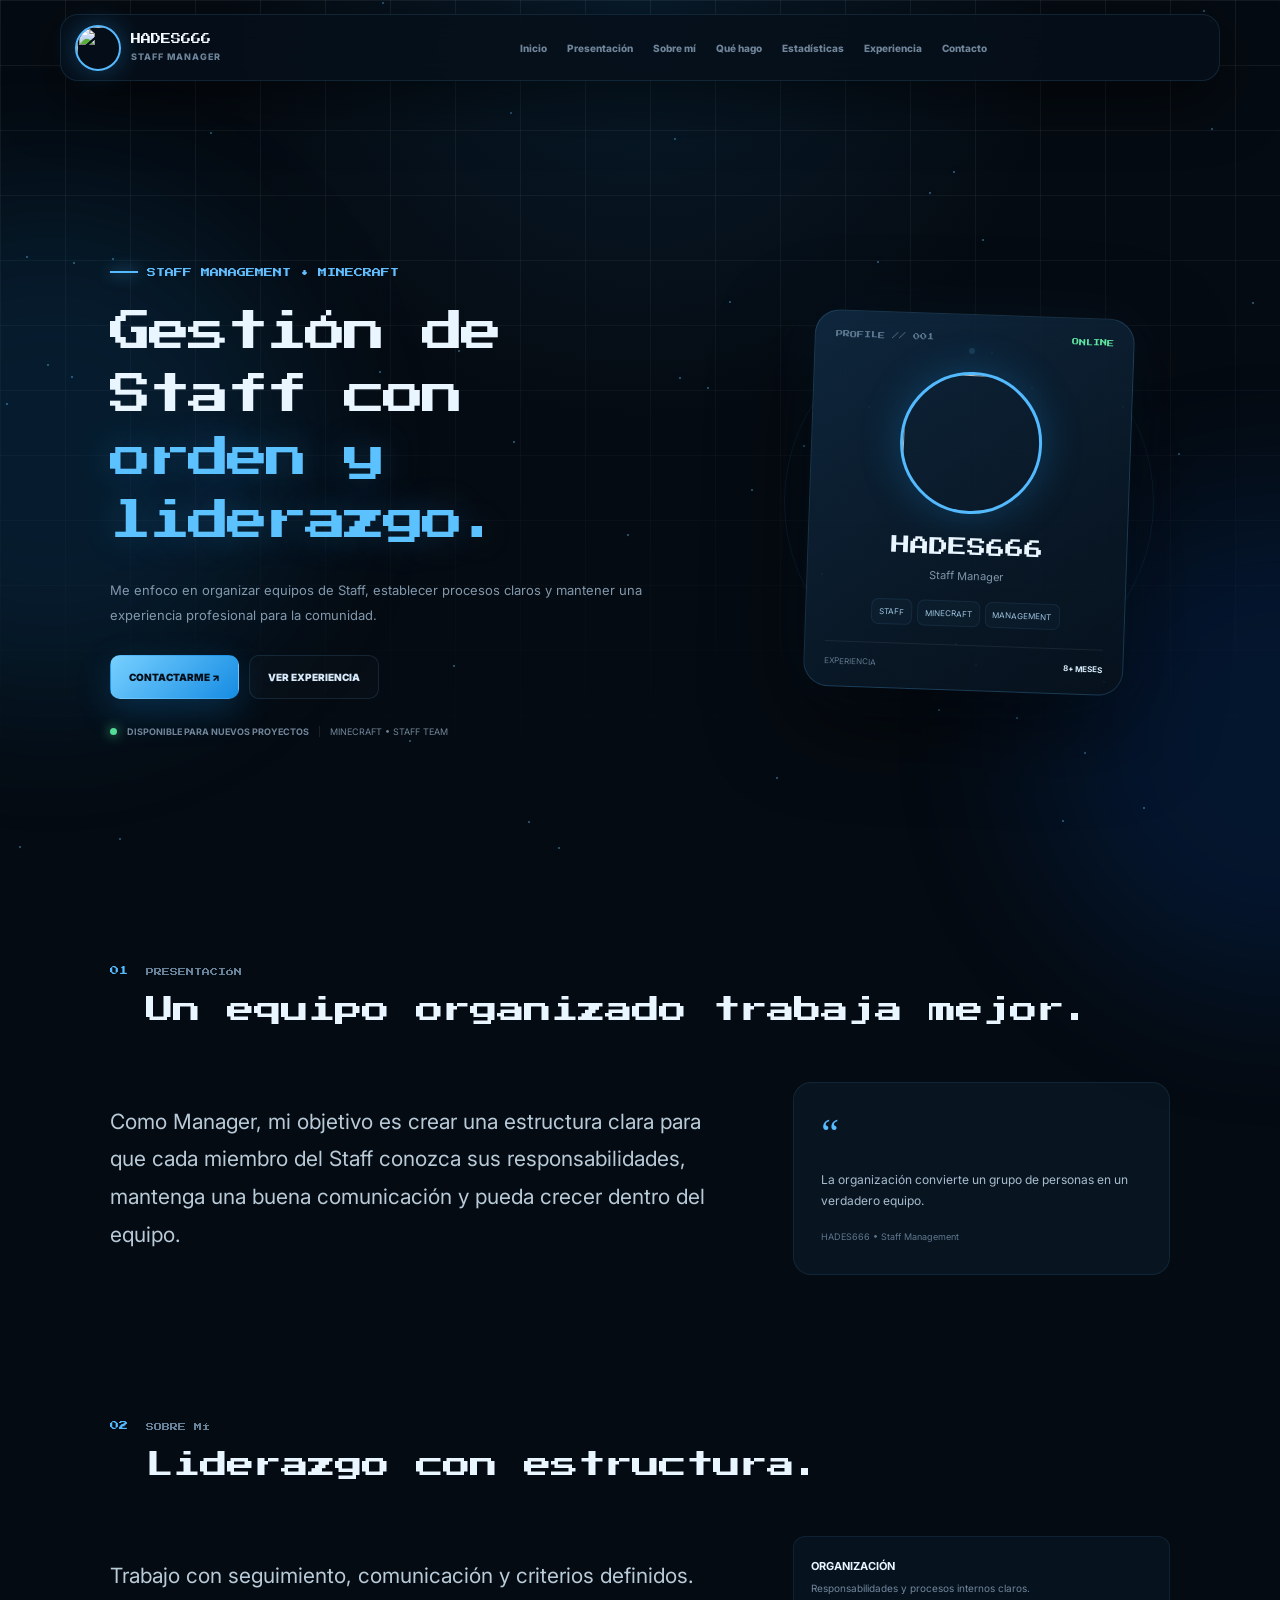
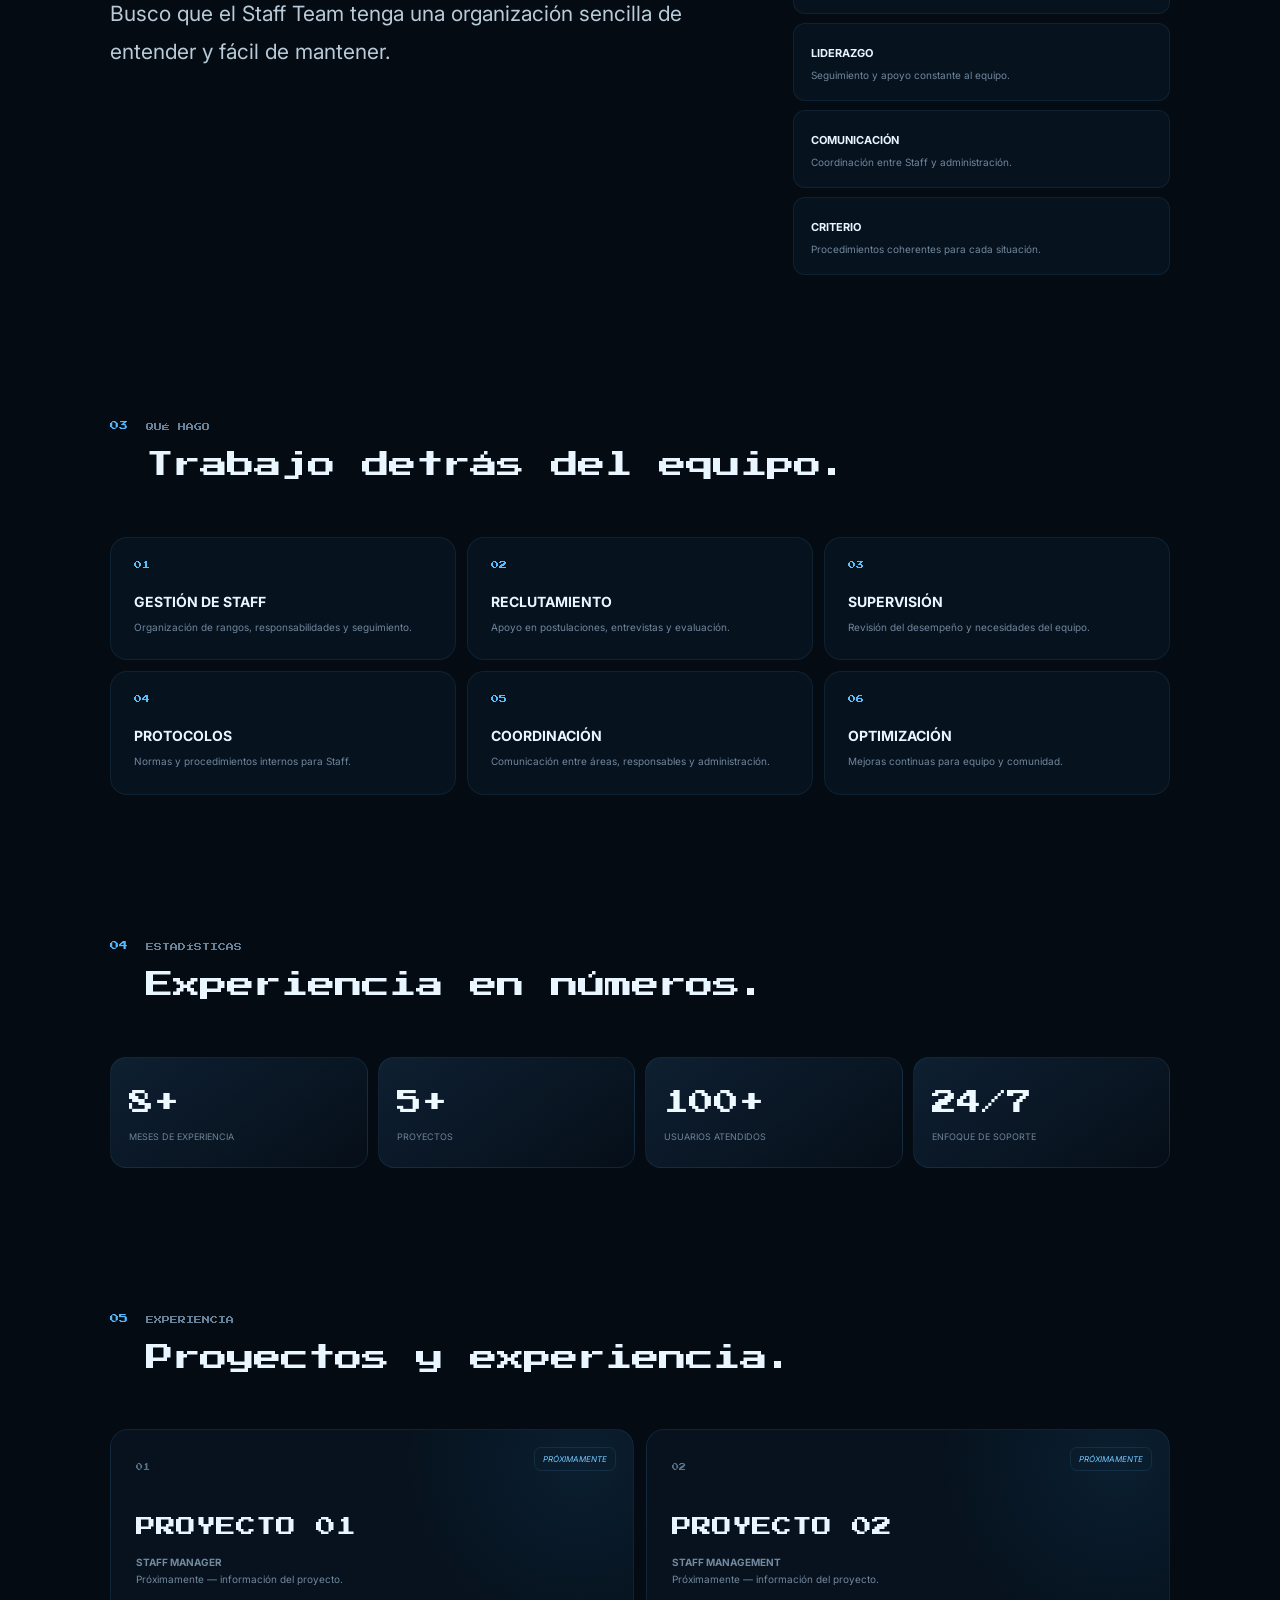
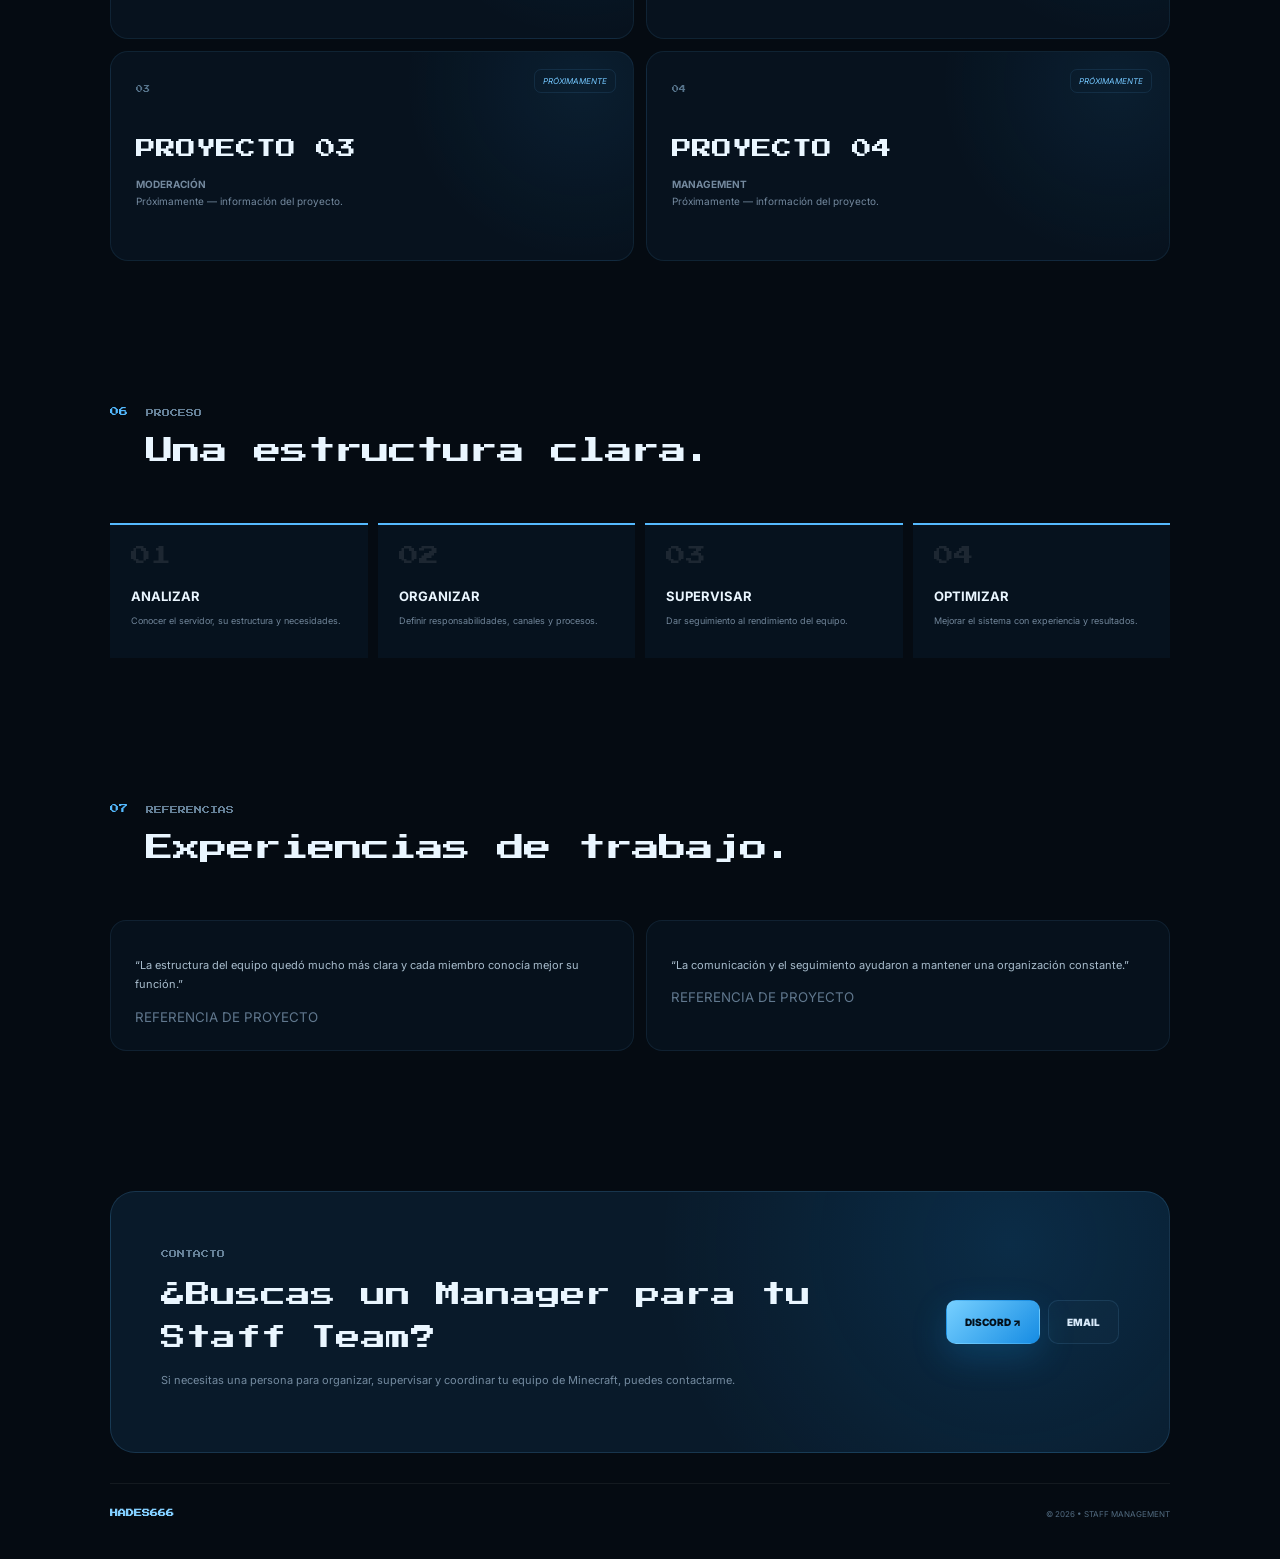
==== commit d3cada95: "Add files via upload" ====
--- a/index.html
+++ b/index.html
@@ -1,316 +1,87 @@
-<!DOCTYPE html>
+<!doctype html>
 <html lang="es">
 <head>
-  <meta charset="UTF-8">
-  <meta name="viewport" content="width=device-width, initial-scale=1.0">
+<meta charset="utf-8">
+<meta name="viewport" content="width=device-width,initial-scale=1">
+<meta name="theme-color" content="#07111b">
+<title>HADES666 — Staff Manager</title>
+<link rel="preconnect" href="https://fonts.googleapis.com">
+<link rel="preconnect" href="https://fonts.gstatic.com" crossorigin>
+<link href="https://fonts.googleapis.com/css2?family=Inter:wght@400;500;600;700;800&family=Press+Start+2P&display=swap" rel="stylesheet">
+<link rel="stylesheet" href="style.css">
+</head>
+<body>
+<div class="bg-grid"></div><div class="glow g1"></div><div class="glow g2"></div><div id="particles"></div>
 
-  <title>Mi Portafolio</title>
+<header class="nav">
+  <a class="brand" href="#inicio"><img id="brandLogo" src="" alt=""><span><b id="brandName">HADES666</b><small id="brandRole">STAFF MANAGER</small></span></a>
+  <nav>
+    <a href="#inicio">Inicio</a><a href="#presentacion">Presentación</a><a href="#sobre">Sobre mí</a><a href="#trabajo">Qué hago</a><a href="#stats">Estadísticas</a><a href="#experiencia">Experiencia</a><a href="#contacto">Contacto</a>
+  </nav>
+  
+</header>
 
-  <link rel="stylesheet" href="style.css">
-</head>
+<main>
+<section id="inicio" class="hero section">
+  <div class="hero-text reveal">
+    <div class="eyebrow"><i></i><span id="heroEyebrow"></span></div>
+    <h1 id="heroTitle"></h1>
+    <p id="heroText"></p>
+    <div class="buttons"><a class="btn primary" id="heroPrimary" href="#contacto"></a><a class="btn secondary" id="heroSecondary" href="#experiencia"></a></div>
+    <div class="availability"><span></span><b id="availability"></b><em id="location"></em></div>
+  </div>
+  <div class="profile-wrap reveal delay">
+    <div class="orbit"></div>
+    <div class="profile">
+      <div class="profile-head"><small>PROFILE // 001</small><strong>ONLINE</strong></div>
+      <img id="profileLogo" class="avatar" src="" alt="">
+      <h2 id="profileName"></h2><p id="profileRole"></p>
+      <div id="tags" class="tags"></div>
+      <div class="profile-foot"><span>EXPERIENCIA</span><b id="experience"></b></div>
+    </div>
+  </div>
+</section>
 
-<body>
+<section id="presentacion" class="section">
+ <div class="heading reveal"><span>01</span><div><small>PRESENTACIÓN</small><h2 id="presentationTitle"></h2></div></div>
+ <div class="presentation-grid"><p class="big-copy reveal" id="presentationText"></p><div class="quote reveal delay"><b>“</b><p id="quote"></p><small id="quoteBy"></small></div></div>
+</section>
 
-      <div class="logo">
-        PORTFOLIO<span>.</span>
-      </div>
+<section id="sobre" class="section">
+ <div class="heading reveal"><span>02</span><div><small>SOBRE MÍ</small><h2 id="aboutTitle"></h2></div></div>
+ <div class="about-grid"><p class="big-copy reveal" id="aboutText"></p><div id="aboutPoints" class="points reveal delay"></div></div>
+</section>
 
-      <button id="menuButton">☰</button>
+<section id="trabajo" class="section">
+ <div class="heading reveal"><span>03</span><div><small>QUÉ HAGO</small><h2 id="servicesTitle"></h2></div></div>
+ <div id="services" class="cards"></div>
+</section>
 
-      <nav id="nav">
-        <a href="#inicio">Inicio</a>
-        <a href="#sobre">Sobre mi</a>
-        <a href="#hago">Que hago</a>
-        <a href="#proyectos">Proyectos</a>
-        <a href="#resenas">Resenas</a>
-        <a href="#studio">Studio</a>
-        <a href="#redes">Redes</a>
-      </nav>
+<section id="stats" class="section">
+ <div class="heading reveal"><span>04</span><div><small>ESTADÍSTICAS</small><h2>Experiencia en números.</h2></div></div>
+ <div id="statsGrid" class="stats"></div>
+</section>
 
-    </div>
-  </header>
+<section id="experiencia" class="section">
+ <div class="heading reveal"><span>05</span><div><small>EXPERIENCIA</small><h2 id="projectsTitle"></h2></div></div>
+ <div id="projects" class="projects"></div>
+</section>
 
+<section id="proceso" class="section">
+ <div class="heading reveal"><span>06</span><div><small>PROCESO</small><h2>Una estructura clara.</h2></div></div>
+ <div id="process" class="process"></div>
+</section>
 
-  <!-- INICIO -->
-  <section id="inicio" class="hero">
+<section id="referencias" class="section">
+ <div class="heading reveal"><span>07</span><div><small>REFERENCIAS</small><h2>Experiencias de trabajo.</h2></div></div>
+ <div id="testimonials" class="testimonials"></div>
+</section>
 
-    <div class="hero-bg"></div>
-
-    <div class="hero-content">
-
-      <div class="hero-text reveal">
-
-        <div class="status">
-          <i></i>
-          <span id="status">Disponible para proyectos</span>
-        </div>
-
-        <small>CREADOR DE PORTAFOLIOS</small>
-
-        <h1 id="name">
-          Tu nombre
-        </h1>
-
-        <h2 id="title">
-          Creador de Portafolios
-        </h2>
-
-        <p id="description">
-          Creo portafolios modernos y profesionales para mostrar proyectos.
-        </p>
-
-        <div class="buttons">
-
-          <a href="#proyectos" class="button red">
-            Ver proyectos
-          </a>
-
-          <a href="#redes" class="button">
-            Contactarme
-          </a>
-
-        </div>
-
-      </div>
-
-
-      <div class="profile reveal">
-
-        <div class="profile-glow"></div>
-
-        <img id="profileImage" src="" alt="Perfil">
-
-      </div>
-
-    </div>
-
-  </section>
-
-
-  <!-- SOBRE -->
-  <section id="sobre" class="section">
-
-    <div class="container">
-
-      <div class="heading">
-        <span>01</span>
-        <h2>Sobre mi</h2>
-        <p>Conoce un poco sobre mi trabajo.</p>
-      </div>
-
-      <div class="about-box reveal">
-
-        <h3 id="aboutTitle">
-          Sobre mi
-        </h3>
-
-        <p id="aboutText">
-          Creo portafolios modernos para diferentes proyectos.
-        </p>
-
-      </div>
-
-    </div>
-
-  </section>
-
-
-  <!-- QUE HAGO -->
-  <section id="hago" class="section dark">
-
-    <div class="container">
-
-      <div class="heading">
-        <span>02</span>
-        <h2>Que hago</h2>
-        <p>Algunos de mis servicios.</p>
-      </div>
-
-      <div id="services" class="cards"></div>
-
-    </div>
-
-  </section>
-
-
-  <!-- PROYECTOS -->
-  <section id="proyectos" class="section">
-
-    <div class="container">
-
-      <div class="heading">
-        <span>03</span>
-        <h2>Proyectos</h2>
-        <p>Portafolios realizados.</p>
-      </div>
-
-      <div id="projects" class="projects"></div>
-
-    </div>
-
-  </section>
-
-
-  <!-- RESEÑAS -->
-  <section id="resenas" class="section dark">
-
-    <div class="container">
-
-      <div class="heading">
-        <span>04</span>
-        <h2>Resenas</h2>
-        <p>Opiniones de clientes.</p>
-      </div>
-
-      <div id="reviews" class="reviews"></div>
-
-    </div>
-
-  </section>
-
-
-  <!-- STUDIO -->
-  <section id="studio" class="section">
-
-    <div class="container">
-
-      <div class="studio reveal">
-
-        <span>MI STUDIO</span>
-
-        <h2 id="studioName">
-          Mi Studio
-        </h2>
-
-        <p id="studioDescription">
-          Creacion de portafolios y experiencias digitales.
-        </p>
-
-        <a href="#redes" class="button red">
-          Contactar
-        </a>
-
-      </div>
-
-    </div>
-
-  </section>
-
-
-  <!-- REDES -->
-  <section id="redes" class="section dark">
-
-    <div class="container">
-
-      <div class="heading">
-        <span>05</span>
-        <h2>Redes sociales</h2>
-        <p>Mis redes y contacto.</p>
-      </div>
-
-      <div id="socials" class="socials"></div>
-
-    </div>
-
-  </section>
-
-
-  <!-- FOOTER -->
-  <footer>
-    <strong>PORTFOLIO.</strong>
-    <p>Todos los derechos reservados.</p>
-  </footer>
-
-
-  <!-- ADMIN OCULTO -->
-  <button id="adminButton" class="admin-button">A</button>
-
-
-  <!-- ADMIN -->
-  <div id="admin" class="admin">
-
-    <div class="admin-box">
-
-      <div class="admin-top">
-        <div>
-          <small>ADMIN</small>
-          <h2>Editar portafolio</h2>
-        </div>
-
-        <button id="closeAdmin">×</button>
-      </div>
-
-
-      <div class="admin-content">
-
-        <h3>Informacion principal</h3>
-
-        <label>Nombre</label>
-        <input id="editName">
-
-        <label>Titulo</label>
-        <input id="editTitle">
-
-        <label>Descripcion</label>
-        <textarea id="editDescription"></textarea>
-
-        <label>Estado</label>
-        <input id="editStatus">
-
-        <label>Imagen</label>
-        <input id="editImage">
-
-
-        <h3>Sobre mi</h3>
-
-        <label>Titulo</label>
-        <input id="editAboutTitle">
-
-        <label>Texto</label>
-        <textarea id="editAboutText"></textarea>
-
-
-        <h3>Studio</h3>
-
-        <label>Nombre</label>
-        <input id="editStudioName">
-
-        <label>Descripcion</label>
-        <textarea id="editStudioDescription"></textarea>
-
-
-        <h3>Proyectos</h3>
-
-        <div id="projectEditor"></div>
-
-
-        <h3>Redes</h3>
-
-        <div id="socialEditor"></div>
-
-      </div>
-
-
-      <div class="admin-bottom">
-
-        <button id="reset" class="reset">
-          Restablecer
-        </button>
-
-        <button id="save" class="save">
-          Guardar
-        </button>
-
-      </div>
-
-    </div>
-
-  </div>
-
-
-  <!-- CONFIG SIEMPRE ANTES DE SCRIPT -->
-  <script src="config.js"></script>
-  <script src="script.js"></script>
-
+<section id="contacto" class="section">
+ <div class="contact reveal"><div><small>CONTACTO</small><h2 id="contactTitle"></h2><p id="contactText"></p></div><div class="contact-buttons"><a id="discord" class="btn primary" target="_blank">DISCORD ↗</a><a id="email" class="btn secondary">EMAIL</a></div></div>
+</section>
+</main>
+<footer><b id="footerName">HADES666</b><span>© <span id="year"></span> • STAFF MANAGEMENT</span></footer>
+<script src="config.js"></script><script src="script.js"></script>
 </body>
-</html>
+</html>
--- a/style.css
+++ b/style.css
@@ -1,1281 +1,6 @@
-* {
-  margin: 0;
-  padding: 0;
-  box-sizing: border-box;
-}
-
-html {
-  scroll-behavior: smooth;
-}
-
-body {
-  background: #050505;
-  color: white;
-  font-family: Arial, sans-serif;
-  overflow-x: hidden;
-}
-
-a {
-  color: inherit;
-  text-decoration: none;
-}
-
-button,
-input,
-textarea {
-  font-family: Arial, sans-serif;
-}
-
-
-/* =========================================
-   SCROLLBAR
-========================================= */
-
-::-webkit-scrollbar {
-  width: 7px;
-}
-
-::-webkit-scrollbar-track {
-  background: #050505;
-}
-
-::-webkit-scrollbar-thumb {
-  background: #e50909;
-  border-radius: 10px;
-}
-
-
-/* =========================================
-   LOADER
-========================================= */
-
-#loader {
-  position: fixed;
-  inset: 0;
-
-  z-index: 99999;
-
-  background: #030303;
-
-  display: flex;
-  justify-content: center;
-  align-items: center;
-
-  transition: opacity .5s;
-}
-
-#loader.hidden {
-  opacity: 0;
-  pointer-events: none;
-}
-
-.loader-box {
-  width: min(500px, 85%);
-
-  text-align: center;
-}
-
-.loader-logo {
-  color: #ff1515;
-
-  font-size: 12px;
-  font-weight: bold;
-
-  letter-spacing: 5px;
-
-  margin-bottom: 25px;
-}
-
-.loader-box h2 {
-  text-transform: uppercase;
-
-  font-size: clamp(25px, 7vw, 45px);
-
-  margin-bottom: 25px;
-}
-
-#loaderNumber {
-  font-size: clamp(70px, 15vw, 120px);
-
-  font-weight: 900;
-
-  line-height: 1;
-
-  color: white;
-
-  text-shadow:
-    0 0 25px rgba(255,0,0,.5);
-
-  margin-bottom: 25px;
-}
-
-.loader-bar {
-  height: 4px;
-
-  width: 100%;
-
-  background: #171717;
-
-  border-radius: 10px;
-
-  overflow: hidden;
-}
-
-#loaderBar {
-  height: 100%;
-
-  width: 0%;
-
-  background: #ff1010;
-
-  box-shadow:
-    0 0 20px #ff1010;
-
-  transition: width .05s linear;
-}
-
-#loaderText {
-  color: #777;
-
-  font-size: 11px;
-
-  margin-top: 12px;
-
-  text-transform: uppercase;
-}
-
-
-/* =========================================
-   NAV
-========================================= */
-
-header {
-  position: fixed;
-
-  top: 0;
-  left: 0;
-
-  width: 100%;
-
-  z-index: 1000;
-
-  background: rgba(5,5,5,.85);
-
-  backdrop-filter: blur(15px);
-
-  border-bottom:
-    1px solid rgba(255,255,255,.06);
-}
-
-.nav {
-  width: min(1200px, 90%);
-
-  margin: auto;
-
-  min-height: 70px;
-
-  display: flex;
-
-  align-items: center;
-
-  justify-content: space-between;
-}
-
-.logo {
-  font-size: 20px;
-
-  font-weight: 900;
-}
-
-.logo span {
-  color: #ff1010;
-}
-
-nav {
-  display: flex;
-
-  gap: 22px;
-}
-
-nav a {
-  color: #888;
-
-  font-size: 12px;
-
-  font-weight: bold;
-
-  transition: .3s;
-}
-
-nav a:hover {
-  color: #ff2020;
-}
-
-#menuButton {
-  display: none;
-
-  background: none;
-
-  color: white;
-
-  font-size: 25px;
-}
-
-
-/* =========================================
-   HERO
-========================================= */
-
-.hero {
-  min-height: 100vh;
-
-  display: flex;
-
-  align-items: center;
-
-  position: relative;
-
-  overflow: hidden;
-
-  padding: 120px 5% 70px;
-}
-
-.hero-bg {
-  position: absolute;
-
-  inset: 0;
-
-  background:
-    radial-gradient(
-      circle at 80% 40%,
-      rgba(255,0,0,.14),
-      transparent 30%
-    );
-
-  pointer-events: none;
-}
-
-.hero-bg::after {
-  content: "";
-
-  position: absolute;
-
-  inset: 0;
-
-  background-image:
-    linear-gradient(
-      rgba(255,255,255,.025) 1px,
-      transparent 1px
-    ),
-    linear-gradient(
-      90deg,
-      rgba(255,255,255,.025) 1px,
-      transparent 1px
-    );
-
-  background-size: 60px 60px;
-}
-
-.hero-content {
-  width: min(1200px, 100%);
-
-  margin: auto;
-
-  display: grid;
-
-  grid-template-columns: 1fr 1fr;
-
-  gap: 70px;
-
-  align-items: center;
-
-  position: relative;
-}
-
-.status {
-  display: inline-flex;
-
-  align-items: center;
-
-  gap: 8px;
-
-  padding: 8px 12px;
-
-  border:
-    1px solid rgba(255,0,0,.25);
-
-  border-radius: 20px;
-
-  color: #999;
-
-  font-size: 11px;
-
-  margin-bottom: 25px;
-}
-
-.status i {
-  width: 7px;
-  height: 7px;
-
-  background: #19dc62;
-
-  border-radius: 50%;
-
-  box-shadow:
-    0 0 10px #19dc62;
-}
-
-.hero-text small {
-  color: #ff1616;
-
-  letter-spacing: 4px;
-
-  font-weight: bold;
-
-  font-size: 11px;
-}
-
-.hero h1 {
-  font-size: clamp(55px, 9vw, 105px);
-
-  line-height: .9;
-
-  margin: 18px 0;
-
-  letter-spacing: -5px;
-
-  font-weight: 900;
-}
-
-.hero h2 {
-  color: #ff1717;
-
-  font-size: clamp(20px, 3vw, 30px);
-
-  margin-bottom: 20px;
-}
-
-.hero-text > p {
-  color: #888;
-
-  max-width: 600px;
-
-  line-height: 1.8;
-
-  margin-bottom: 30px;
-}
-
-.buttons {
-  display: flex;
-
-  gap: 12px;
-
-  flex-wrap: wrap;
-}
-
-.button {
-  display: inline-block;
-
-  padding: 14px 22px;
-
-  border:
-    1px solid rgba(255,255,255,.12);
-
-  border-radius: 7px;
-
-  font-size: 12px;
-
-  font-weight: bold;
-
-  transition: .3s;
-}
-
-.button:hover {
-  transform: translateY(-5px);
-
-  border-color: #ff1616;
-}
-
-.button.red {
-  background: #ed1111;
-
-  border-color: #ed1111;
-
-  box-shadow:
-    0 10px 35px rgba(255,0,0,.2);
-}
-
-.button.red:hover {
-  background: #ff2525;
-
-  box-shadow:
-    0 15px 40px rgba(255,0,0,.3);
-}
-
-
-/* =========================================
-   PROFILE
-========================================= */
-
-.profile {
-  position: relative;
-
-  display: flex;
-
-  justify-content: center;
-
-  align-items: center;
-}
-
-.profile img {
-  position: relative;
-
-  z-index: 2;
-
-  width: min(380px, 80vw);
-
-  aspect-ratio: 1;
-
-  object-fit: cover;
-
-  border-radius: 25px;
-
-  border:
-    1px solid rgba(255,0,0,.4);
-
-  box-shadow:
-    0 0 60px rgba(255,0,0,.12);
-
-  animation: floating 5s ease-in-out infinite;
-}
-
-.profile-glow {
-  position: absolute;
-
-  width: 300px;
-  height: 300px;
-
-  border-radius: 50%;
-
-  background: #ff0000;
-
-  filter: blur(120px);
-
-  opacity: .12;
-}
-
-
-/* =========================================
-   SECTIONS
-========================================= */
-
-.section {
-  padding: 110px 5%;
-}
-
-.dark {
-  background: #080808;
-}
-
-.container {
-  width: min(1200px, 100%);
-
-  margin: auto;
-}
-
-.heading {
-  margin-bottom: 45px;
-}
-
-.heading span {
-  color: #ff1515;
-
-  font-size: 11px;
-
-  letter-spacing: 3px;
-
-  font-weight: bold;
-}
-
-.heading h2 {
-  font-size: clamp(40px, 6vw, 70px);
-
-  margin: 10px 0;
-}
-
-.heading p {
-  color: #777;
-}
-
-
-/* =========================================
-   ABOUT
-========================================= */
-
-.about-box {
-  background: #0c0c0c;
-
-  border:
-    1px solid rgba(255,255,255,.08);
-
-  border-radius: 15px;
-
-  padding: 40px;
-
-  transition: .4s;
-}
-
-.about-box:hover {
-  transform: translateY(-8px);
-
-  border-color:
-    rgba(255,0,0,.3);
-}
-
-.about-box h3 {
-  font-size: 28px;
-
-  margin-bottom: 15px;
-}
-
-.about-box p {
-  color: #888;
-
-  line-height: 1.9;
-}
-
-
-/* =========================================
-   SERVICES
-========================================= */
-
-.cards {
-  display: grid;
-
-  grid-template-columns:
-    repeat(4, 1fr);
-
-  gap: 18px;
-}
-
-.service-card {
-  padding: 30px;
-
-  min-height: 230px;
-
-  background: #0d0d0d;
-
-  border:
-    1px solid rgba(255,255,255,.07);
-
-  border-radius: 13px;
-
-  transition: .4s;
-}
-
-.service-card:hover {
-  transform: translateY(-10px);
-
-  border-color:
-    rgba(255,0,0,.35);
-
-  box-shadow:
-    0 20px 50px rgba(255,0,0,.08);
-}
-
-.service-card span {
-  color: #ff1111;
-
-  font-size: 12px;
-
-  font-weight: bold;
-}
-
-.service-card h3 {
-  margin: 40px 0 12px;
-
-  font-size: 21px;
-}
-
-.service-card p {
-  color: #777;
-
-  font-size: 13px;
-
-  line-height: 1.7;
-}
-
-
-/* =========================================
-   PROJECTS
-========================================= */
-
-.projects {
-  display: grid;
-
-  grid-template-columns:
-    repeat(2, 1fr);
-
-  gap: 18px;
-}
-
-.project-card {
-  position: relative;
-
-  padding: 30px;
-
-  background:
-    linear-gradient(
-      145deg,
-      #111,
-      #080808
-    );
-
-  border:
-    1px solid rgba(255,255,255,.07);
-
-  border-radius: 14px;
-
-  transition: .4s;
-
-  overflow: hidden;
-}
-
-.project-card:hover {
-  transform: translateY(-8px);
-
-  border-color:
-    rgba(255,0,0,.35);
-}
-
-.project-number {
-  font-size: 35px;
-
-  font-weight: 900;
-
-  color: #333;
-}
-
-.project-status {
-  position: absolute;
-
-  top: 25px;
-
-  right: 25px;
-
-  color: #ff1818;
-
-  font-size: 9px;
-
-  font-weight: bold;
-
-  text-transform: uppercase;
-
-  background:
-    rgba(255,0,0,.08);
-
-  padding: 6px 9px;
-
-  border-radius: 20px;
-}
-
-.project-card h3 {
-  margin-top: 30px;
-
-  font-size: 27px;
-}
-
-.project-card small {
-  display: block;
-
-  color: #ff1717;
-
-  margin-top: 7px;
-
-  font-weight: bold;
-
-  font-size: 10px;
-
-  text-transform: uppercase;
-}
-
-.project-card p {
-  color: #777;
-
-  line-height: 1.7;
-
-  font-size: 13px;
-
-  margin: 20px 0;
-}
-
-.project-button {
-  background: transparent;
-
-  color: white;
-
-  border:
-    1px solid rgba(255,255,255,.12);
-
-  padding: 11px 17px;
-
-  border-radius: 6px;
-
-  font-size: 11px;
-
-  font-weight: bold;
-
-  transition: .3s;
-}
-
-.project-button:hover {
-  background: #ed1010;
-
-  border-color: #ed1010;
-}
-
-
-/* =========================================
-   REVIEWS
-========================================= */
-
-.reviews {
-  display: grid;
-
-  grid-template-columns:
-    repeat(3, 1fr);
-
-  gap: 18px;
-}
-
-.review-card {
-  background: #0d0d0d;
-
-  padding: 30px;
-
-  border:
-    1px solid rgba(255,255,255,.07);
-
-  border-radius: 13px;
-
-  transition: .4s;
-}
-
-.review-card:hover {
-  transform: translateY(-8px);
-}
-
-.stars {
-  color: #ff1717;
-
-  letter-spacing: 3px;
-}
-
-.review-card p {
-  color: #888;
-
-  line-height: 1.8;
-
-  margin: 20px 0;
-}
-
-.review-card strong {
-  font-size: 13px;
-}
-
-
-/* =========================================
-   STUDIO
-========================================= */
-
-.studio {
-  padding: 70px;
-
-  background:
-    linear-gradient(
-      135deg,
-      #160404,
-      #080808
-    );
-
-  border:
-    1px solid rgba(255,0,0,.2);
-
-  border-radius: 20px;
-
-  overflow: hidden;
-
-  position: relative;
-}
-
-.studio::after {
-  content: "";
-
-  position: absolute;
-
-  width: 300px;
-  height: 300px;
-
-  right: -100px;
-  top: -100px;
-
-  background: #ff0000;
-
-  opacity: .08;
-
-  filter: blur(80px);
-
-  border-radius: 50%;
-}
-
-.studio span {
-  color: #ff1616;
-
-  font-size: 11px;
-
-  letter-spacing: 4px;
-
-  font-weight: bold;
-}
-
-.studio h2 {
-  font-size: clamp(45px, 7vw, 80px);
-
-  margin: 15px 0;
-}
-
-.studio p {
-  color: #888;
-
-  max-width: 600px;
-
-  line-height: 1.8;
-
-  margin-bottom: 25px;
-}
-
-
-/* =========================================
-   SOCIALS
-========================================= */
-
-.socials {
-  display: grid;
-
-  grid-template-columns:
-    repeat(4, 1fr);
-
-  gap: 15px;
-}
-
-.social-card {
-  padding: 25px;
-
-  display: flex;
-
-  align-items: center;
-
-  justify-content: space-between;
-
-  background: #0d0d0d;
-
-  border:
-    1px solid rgba(255,255,255,.07);
-
-  border-radius: 10px;
-
-  transition: .3s;
-}
-
-.social-card:hover {
-  transform: translateY(-6px);
-
-  border-color:
-    rgba(255,0,0,.35);
-}
-
-.social-card span {
-  color: #ff1616;
-
-  font-size: 20px;
-}
-
-
-/* =========================================
-   FOOTER
-========================================= */
-
-footer {
-  padding: 35px 5%;
-
-  border-top:
-    1px solid rgba(255,255,255,.06);
-
-  background: #030303;
-
-  text-align: center;
-}
-
-footer strong {
-  font-size: 18px;
-}
-
-footer p {
-  color: #555;
-
-  font-size: 11px;
-
-  margin-top: 8px;
-}
-
-
-/* =========================================
-   REVEAL
-========================================= */
-
-.reveal {
-  opacity: 0;
-
-  transform: translateY(35px);
-
-  transition:
-    opacity .7s ease,
-    transform .7s ease;
-}
-
-.reveal.visible {
-  opacity: 1;
-
-  transform: translateY(0);
-}
-
-
-/* =========================================
-   ADMIN BUTTON
-========================================= */
-
-.admin-button {
-  position: fixed;
-
-  right: 2px;
-  bottom: 2px;
-
-  width: 8px;
-  height: 8px;
-
-  opacity: .02;
-
-  background: white;
-
-  z-index: 5000;
-}
-
-
-/* =========================================
-   ADMIN
-========================================= */
-
-.admin {
-  position: fixed;
-
-  inset: 0;
-
-  z-index: 10000;
-
-  display: none;
-
-  background:
-    rgba(0,0,0,.85);
-
-  padding: 20px;
-}
-
-.admin.show {
-  display: flex;
-
-  align-items: center;
-
-  justify-content: center;
-}
-
-.admin-box {
-  width: min(800px, 100%);
-
-  max-height: 95vh;
-
-  background: #0b0b0b;
-
-  border:
-    1px solid rgba(255,0,0,.25);
-
-  border-radius: 14px;
-
-  overflow: hidden;
-
-  display: flex;
-
-  flex-direction: column;
-}
-
-.admin-top {
-  padding: 22px;
-
-  display: flex;
-
-  justify-content: space-between;
-
-  border-bottom:
-    1px solid rgba(255,255,255,.07);
-}
-
-.admin-top small {
-  color: #ff1515;
-
-  font-size: 10px;
-
-  letter-spacing: 3px;
-}
-
-.admin-top h2 {
-  margin-top: 5px;
-}
-
-.admin-top button {
-  background: none;
-
-  color: white;
-
-  font-size: 28px;
-}
-
-.admin-content {
-  overflow-y: auto;
-
-  padding: 25px;
-}
-
-.admin-content h3 {
-  margin:
-    25px 0 15px;
-
-  color: #ff1616;
-}
-
-.admin-content label {
-  display: block;
-
-  color: #777;
-
-  font-size: 11px;
-
-  margin:
-    12px 0 6px;
-}
-
-.admin-content input,
-.admin-content textarea {
-  width: 100%;
-
-  background: #050505;
-
-  color: white;
-
-  border:
-    1px solid rgba(255,255,255,.1);
-
-  padding: 11px;
-
-  border-radius: 6px;
-
-  outline: none;
-}
-
-.admin-content textarea {
-  min-height: 80px;
-
-  resize: vertical;
-}
-
-.admin-content input:focus,
-.admin-content textarea:focus {
-  border-color: #ff1515;
-}
-
-.editor-item {
-  padding: 18px;
-
-  background: #101010;
-
-  border:
-    1px solid rgba(255,255,255,.06);
-
-  border-radius: 8px;
-
-  margin-bottom: 12px;
-}
-
-.editor-item strong {
-  color: #aaa;
-
-  font-size: 13px;
-}
-
-.admin-bottom {
-  padding: 18px;
-
-  border-top:
-    1px solid rgba(255,255,255,.07);
-
-  display: flex;
-
-  justify-content: space-between;
-
-  gap: 10px;
-}
-
-.admin-bottom button {
-  padding: 12px 20px;
-
-  border-radius: 6px;
-
-  font-weight: bold;
-}
-
-.reset {
-  background: #181818;
-
-  color: #aaa;
-}
-
-.save {
-  background: #e50909;
-
-  color: white;
-}
-
-
-/* =========================================
-   ANIMACIONES
-========================================= */
-
-@keyframes floating {
-
-  0%,
-  100% {
-    transform: translateY(0);
-  }
-
-  50% {
-    transform: translateY(-15px);
-  }
-
-}
-
-
-/* =========================================
-   TABLET
-========================================= */
-
-@media (max-width: 900px) {
-
-  nav {
-    display: none;
-
-    position: absolute;
-
-    top: 70px;
-
-    left: 0;
-
-    width: 100%;
-
-    padding: 20px;
-
-    background: #070707;
-
-    flex-direction: column;
-  }
-
-  nav.open {
-    display: flex;
-  }
-
-  #menuButton {
-    display: block;
-  }
-
-  .hero-content {
-    grid-template-columns: 1fr;
-
-    text-align: center;
-  }
-
-  .hero-text > p {
-    margin-left: auto;
-    margin-right: auto;
-  }
-
-  .buttons {
-    justify-content: center;
-  }
-
-  .cards {
-    grid-template-columns:
-      repeat(2, 1fr);
-  }
-
-  .reviews {
-    grid-template-columns: 1fr;
-  }
-
-  .socials {
-    grid-template-columns:
-      repeat(2, 1fr);
-  }
-
-}
-
-
-/* =========================================
-   MOVIL
-========================================= */
-
-@media (max-width: 600px) {
-
-  .section {
-    padding: 80px 5%;
-  }
-
-  .hero {
-    padding-top: 120px;
-  }
-
-  .hero h1 {
-    font-size: 55px;
-
-    letter-spacing: -3px;
-  }
-
-  .profile img {
-    width: 280px;
-  }
-
-  .cards,
-  .projects,
-  .socials {
-    grid-template-columns: 1fr;
-  }
-
-  .studio {
-    padding: 35px;
-  }
-
-  .admin {
-    padding: 5px;
-  }
-
-  .admin-box {
-    max-height: 98vh;
-  }
-
-}
+*{box-sizing:border-box}html{scroll-behavior:smooth}body{margin:0;background:#050b12;color:#eaf6ff;font-family:Inter,Arial,sans-serif;overflow-x:hidden}a{text-decoration:none;color:inherit}.bg-grid{position:fixed;inset:0;z-index:-3;background:linear-gradient(#fff1 1px,transparent 1px),linear-gradient(90deg,#fff1 1px,transparent 1px);background-size:65px 65px;mask-image:linear-gradient(to bottom,#000,transparent 90%)}body:before{content:"";position:fixed;inset:0;z-index:-4;background:radial-gradient(circle at 50% 0,#146aa52c,transparent 38%),#050b12}.glow{position:fixed;width:500px;height:500px;border-radius:50%;filter:blur(80px);opacity:.12;z-index:-2;pointer-events:none}.g1{background:#159fff;left:-200px;top:200px}.g2{background:#0069ff;right:-250px;top:55%}#particles{position:fixed;inset:0;pointer-events:none;z-index:-1}.particle{position:absolute;width:2px;height:2px;background:#74caff;border-radius:50%;box-shadow:0 0 8px #55b8ff;animation:up 7s infinite ease-in-out;opacity:.45}@keyframes up{50%{transform:translateY(-35px);opacity:.9}100%{transform:translateY(0);opacity:.35}}
+.nav{position:fixed;z-index:10;top:14px;left:50%;transform:translateX(-50%);width:min(1160px,calc(100% - 24px));height:67px;padding:8px 10px 8px 14px;display:flex;align-items:center;gap:18px;border:1px solid #75c8ff1d;background:#06101bd9;backdrop-filter:blur(18px);border-radius:18px;box-shadow:0 18px 60px #0008}.brand{display:flex;align-items:center;gap:10px;min-width:205px}.brand img{width:46px;height:46px;border-radius:50%;object-fit:cover;border:2px solid #56baff;box-shadow:0 0 24px #2d9ff955}.brand b{display:block;font:10px "Press Start 2P";color:#f3f9ff}.brand small{display:block;color:#6d849a;font-size:9px;margin-top:7px;font-weight:800;letter-spacing:1px}.nav nav{display:flex;gap:2px;flex:1;justify-content:center}.nav nav a{padding:11px 9px;border-radius:9px;color:#70859a;font-size:10px;font-weight:800;transition:.2s}.nav nav a:hover{color:#fff;background:#4bb4ff12}.config{font:8px "Press Start 2P";padding:12px 10px;border:1px solid #55b9ff30;border-radius:9px;background:#45aaff0c;color:#9bd8ff;white-space:nowrap}
+.section{width:min(1060px,calc(100% - 32px));margin:auto;padding:110px 0 30px}.hero{min-height:850px;padding-top:185px;display:grid;grid-template-columns:1.2fr .8fr;align-items:center;gap:55px}.eyebrow{font:9px "Press Start 2P";color:#62bfff;display:flex;gap:9px;align-items:center;margin-bottom:24px}.eyebrow i{width:28px;height:2px;background:#55baff;box-shadow:0 0 15px #55baff}.hero h1{font:42px "Press Start 2P";line-height:1.5;letter-spacing:-3px;margin:0}.hero h1 em{font-style:normal;color:#5bc1ff;text-shadow:0 0 35px #38a9ff44}.hero>div>p{color:#8298ac;line-height:1.9;font-size:13px;max-width:620px;margin:25px 0 28px}.buttons{display:flex;gap:10px;flex-wrap:wrap}.btn{display:inline-flex;justify-content:center;align-items:center;padding:15px 18px;border-radius:10px;font-size:10px;font-weight:900;transition:.25s;border:1px solid transparent}.btn:hover{transform:translateY(-3px)}.primary{background:linear-gradient(135deg,#77d0ff,#168ce3);color:#03101b;box-shadow:0 12px 35px #158ee33d}.secondary{background:#ffffff04;border-color:#70bfff20;color:#d8eafa}.availability{display:flex;gap:10px;align-items:center;margin-top:27px;color:#71869b;font-size:9px}.availability span{width:7px;height:7px;border-radius:50%;background:#55dc96;box-shadow:0 0 12px #55dc96}.availability em{font-style:normal;border-left:1px solid #ffffff16;padding-left:10px}.profile-wrap{display:grid;place-items:center;position:relative}.profile{width:320px;padding:20px;border:1px solid #66c3ff2b;background:linear-gradient(145deg,#102a42df,#07111bdd);border-radius:25px;box-shadow:0 30px 90px #0009,0 0 60px #159fff12;transform:rotate(2deg);transition:.5s}.profile:hover{transform:rotate(0) translateY(-8px)}.orbit{position:absolute;width:370px;height:370px;border:1px solid #5bbcff18;border-radius:50%;animation:spin 15s linear infinite}.orbit:after{content:"";position:absolute;width:6px;height:6px;border-radius:50%;background:#6ac8ff;top:30px;left:50%;box-shadow:0 0 18px #5cc3ff}@keyframes spin{to{transform:rotate(360deg)}}.profile-head,.profile-foot{display:flex;justify-content:space-between;align-items:center}.profile-head small{font:7px "Press Start 2P";color:#607c94}.profile-head strong{font:7px "Press Start 2P";color:#62e6a1}.avatar{display:block;width:142px;height:142px;margin:30px auto 18px;border-radius:50%;object-fit:cover;border:3px solid #54baff;box-shadow:0 0 40px #1b9ef244}.profile h2{text-align:center;font:19px "Press Start 2P";line-height:1.7;margin:0}.profile>p{text-align:center;color:#7e95aa;font-size:11px;margin:5px 0}.tags{display:flex;justify-content:center;gap:5px;flex-wrap:wrap;margin:18px 0}.tag{font-size:8px;color:#9fc4df;border:1px solid #65bfff18;background:#5abaff08;border-radius:7px;padding:7px}.profile-foot{border-top:1px solid #ffffff12;padding-top:14px;color:#617990;font-size:8px}.profile-foot b{color:#d8ecfb}
+.heading{display:flex;gap:18px;margin-bottom:40px}.heading>span{font:9px "Press Start 2P";color:#54baff;padding-top:6px}.heading small,.contact>div>small{font:8px "Press Start 2P";color:#668198}.heading h2{font:28px "Press Start 2P";line-height:1.7;letter-spacing:-1px;margin:7px 0}.presentation-grid,.about-grid{display:grid;grid-template-columns:1.25fr .75fr;gap:55px}.big-copy{font-size:21px;line-height:1.8;color:#b9cbd9}.quote{padding:27px;border:1px solid #63bfff1b;border-radius:18px;background:#0b1b2b99}.quote>b{font:40px Georgia;color:#56bdff}.quote p{font-size:12px;line-height:1.8;color:#a9bdce}.quote small{font-size:9px;color:#60788e}.points{display:grid;gap:9px}.point{padding:17px;border:1px solid #6bbfff16;border-radius:12px;background:#091726bb}.point b{font-size:11px}.point p{margin:6px 0 0;color:#71879b;font-size:10px;line-height:1.6}
+.cards{display:grid;grid-template-columns:repeat(3,1fr);gap:11px}.card{padding:23px;border:1px solid #6dbfff17;border-radius:17px;background:#081523cc;transition:.3s}.card:hover{transform:translateY(-7px);border-color:#5cbaff40;box-shadow:0 18px 45px #0007}.icon{font:8px "Press Start 2P";color:#58bfff;margin-bottom:24px}.card h3{font-size:14px;margin:0 0 9px}.card p{font-size:10px;color:#71879c;line-height:1.75;margin:0}.stats{display:grid;grid-template-columns:repeat(4,1fr);gap:10px}.stat{padding:25px 18px;border:1px solid #67bfff18;border-radius:16px;background:linear-gradient(145deg,#10253acc,#07111caa)}.stat b{font:25px "Press Start 2P";color:#edf8ff;line-height:1.6}.stat span{display:block;font-size:9px;color:#6f8499;margin-top:8px}.projects{display:grid;grid-template-columns:repeat(2,1fr);gap:12px}.project{position:relative;min-height:210px;padding:25px;border:1px solid #6dbfff18;border-radius:18px;background:radial-gradient(circle at 90% 15%,#38aaff15,transparent 35%),#081522cc;transition:.3s}.project:hover{transform:translateY(-6px);border-color:#62bdff40}.project>span:first-child{font:7px "Press Start 2P";color:#56738b}.badge{position:absolute;right:17px;top:17px;font-size:8px;color:#74c8ff;border:1px solid #5dbbff1c;padding:6px 8px;border-radius:7px}.project h3{font:20px "Press Start 2P";line-height:1.7;margin:35px 0 8px}.project p{font-size:10px;color:#74899e;line-height:1.7}.process{display:grid;grid-template-columns:repeat(4,1fr);gap:10px}.step{padding:21px;border-top:2px solid #55baff;background:#081523b8}.step>b{font:20px "Press Start 2P";color:#ffffff18}.step h3{font-size:13px;margin:18px 0 7px}.step p{font-size:9px;line-height:1.7;color:#71869a}.testimonials{display:grid;grid-template-columns:repeat(2,1fr);gap:12px}.testimonial{padding:24px;border:1px solid #6dbfff17;border-radius:16px;background:#081522bb}.testimonial p{font-size:11px;line-height:1.8;color:#a9bdcd}.testimonial small{color:#61788e}.contact{padding:50px;border:1px solid #64bfff29;border-radius:25px;background:radial-gradient(circle at 85% 20%,#159fff22,transparent 38%),#0b1d2fdd;display:flex;justify-content:space-between;align-items:center;gap:30px}.contact h2{font:25px "Press Start 2P";line-height:1.7;margin:12px 0;max-width:700px}.contact p{font-size:11px;color:#748ba0;line-height:1.8;max-width:620px}.contact-buttons{display:flex;gap:8px;flex-shrink:0}footer{width:min(1060px,calc(100% - 32px));margin:auto;border-top:1px solid #ffffff10;padding:25px 0 40px;display:flex;justify-content:space-between;color:#526b80;font-size:8px}footer b{font-family:"Press Start 2P";color:#83cfff}.reveal{opacity:0;transform:translateY(22px);transition:.75s}.reveal.show{opacity:1;transform:none}.delay{transition-delay:.12s}
+@media(max-width:900px){.nav nav{display:none}.brand{min-width:0}.config{margin-left:auto}.hero{grid-template-columns:1fr;padding-top:145px}.profile-wrap{margin:40px 0}.cards{grid-template-columns:repeat(2,1fr)}.stats{grid-template-columns:repeat(2,1fr)}.process{grid-template-columns:repeat(2,1fr)}}@media(max-width:600px){.section{padding-top:85px}.hero{padding-top:120px}.hero h1{font-size:29px;line-height:1.8}.brand b{font-size:8px}.brand small{display:none}.nav{height:58px}.brand img{width:38px;height:38px}.config{font-size:6px;padding:10px 7px}.presentation-grid,.about-grid,.projects,.testimonials{grid-template-columns:1fr;gap:18px}.cards{grid-template-columns:1fr}.stats{grid-template-columns:1fr 1fr}.process{grid-template-columns:1fr 1fr}.heading h2{font-size:18px;line-height:1.7}.big-copy{font-size:16px}.profile{width:290px}.orbit{width:330px;height:330px}.contact{display:block;padding:30px}.contact h2{font-size:18px}.contact-buttons{margin-top:22px}.availability{flex-wrap:wrap}footer{display:block}footer span{display:block;margin-top:8px}}
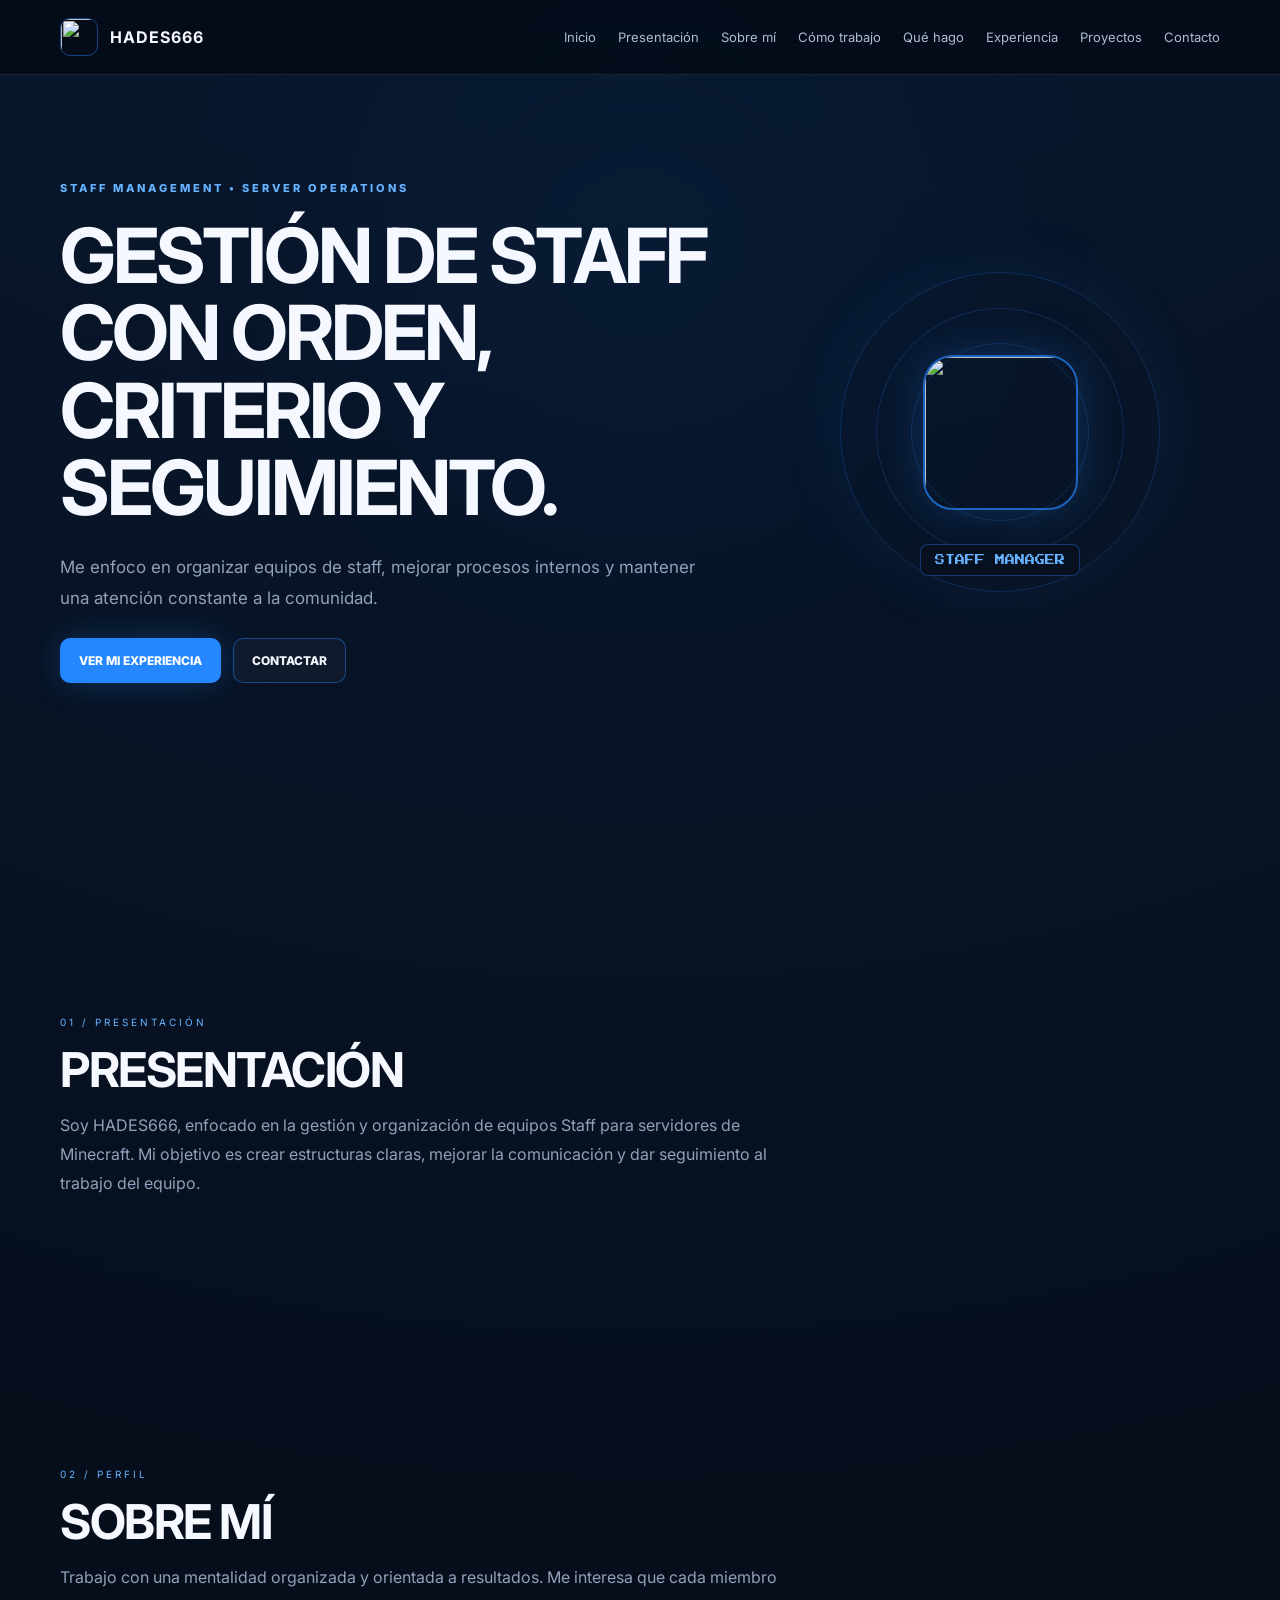
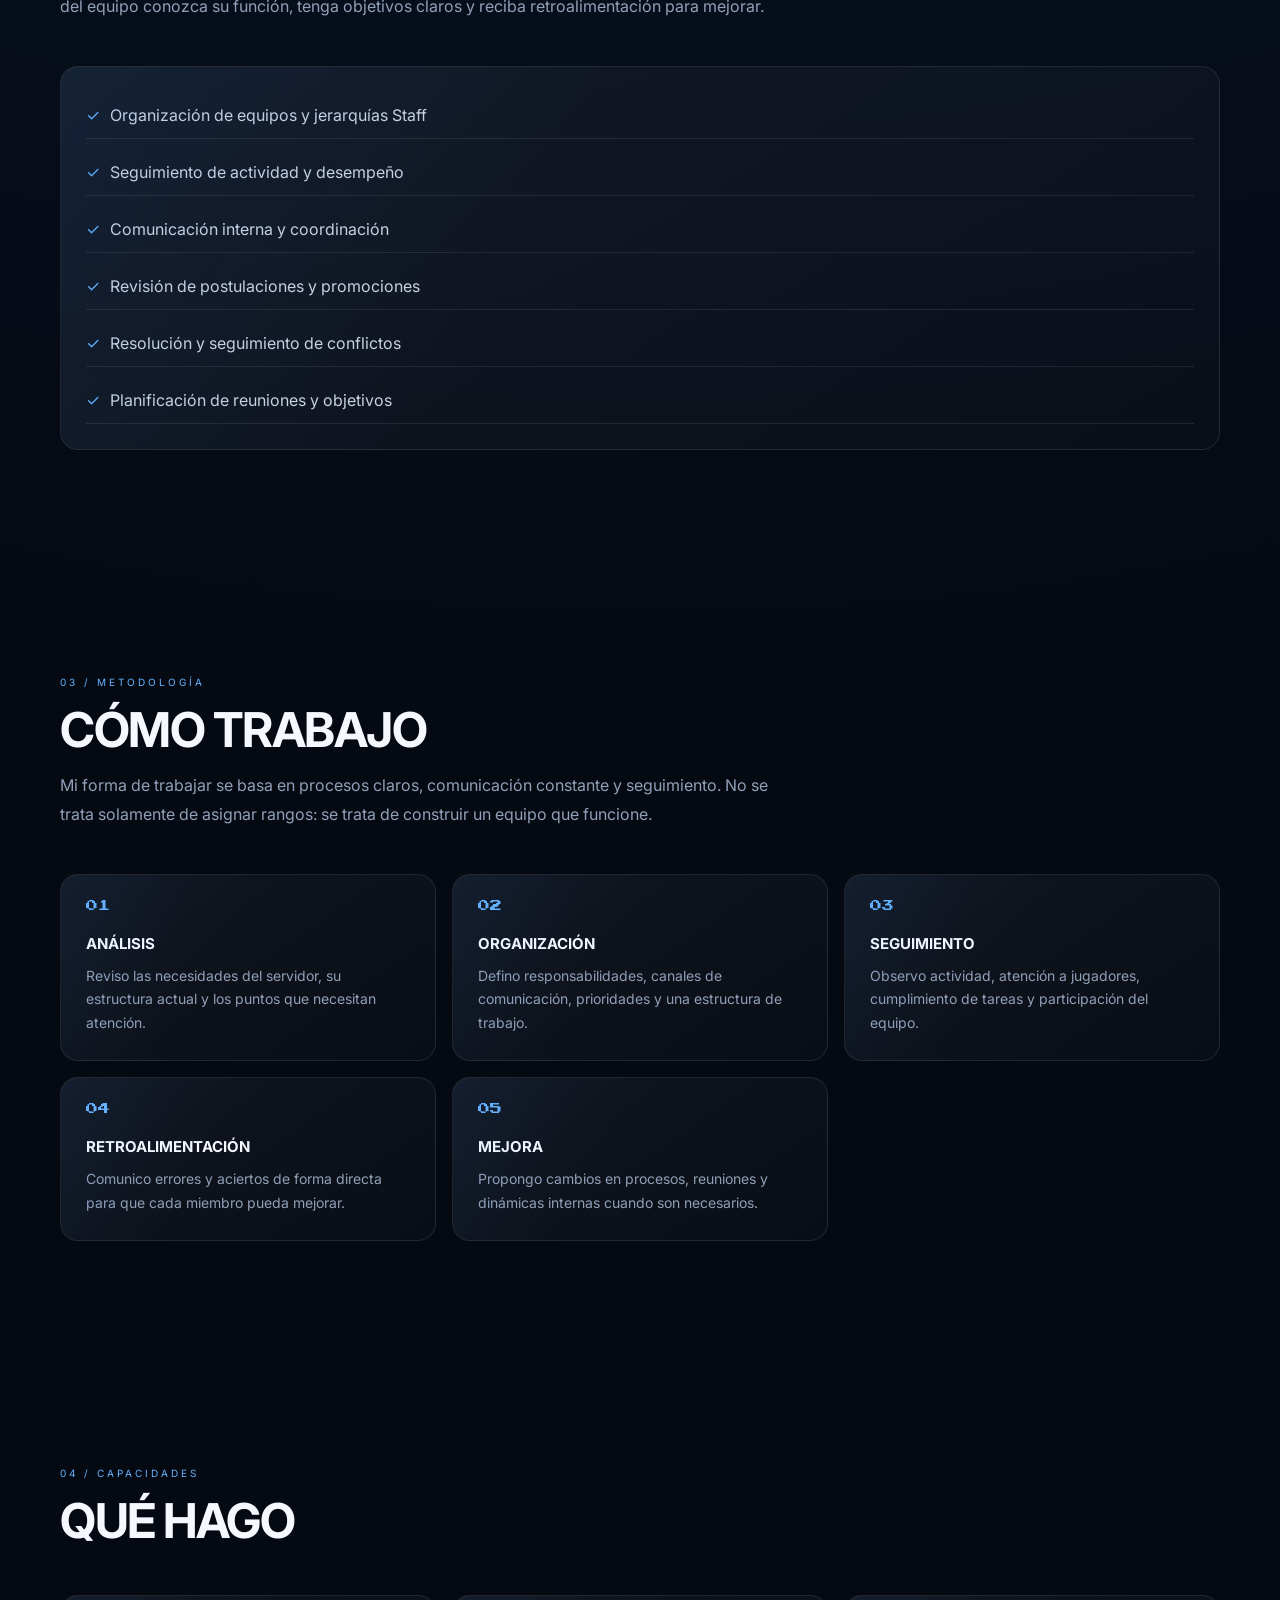
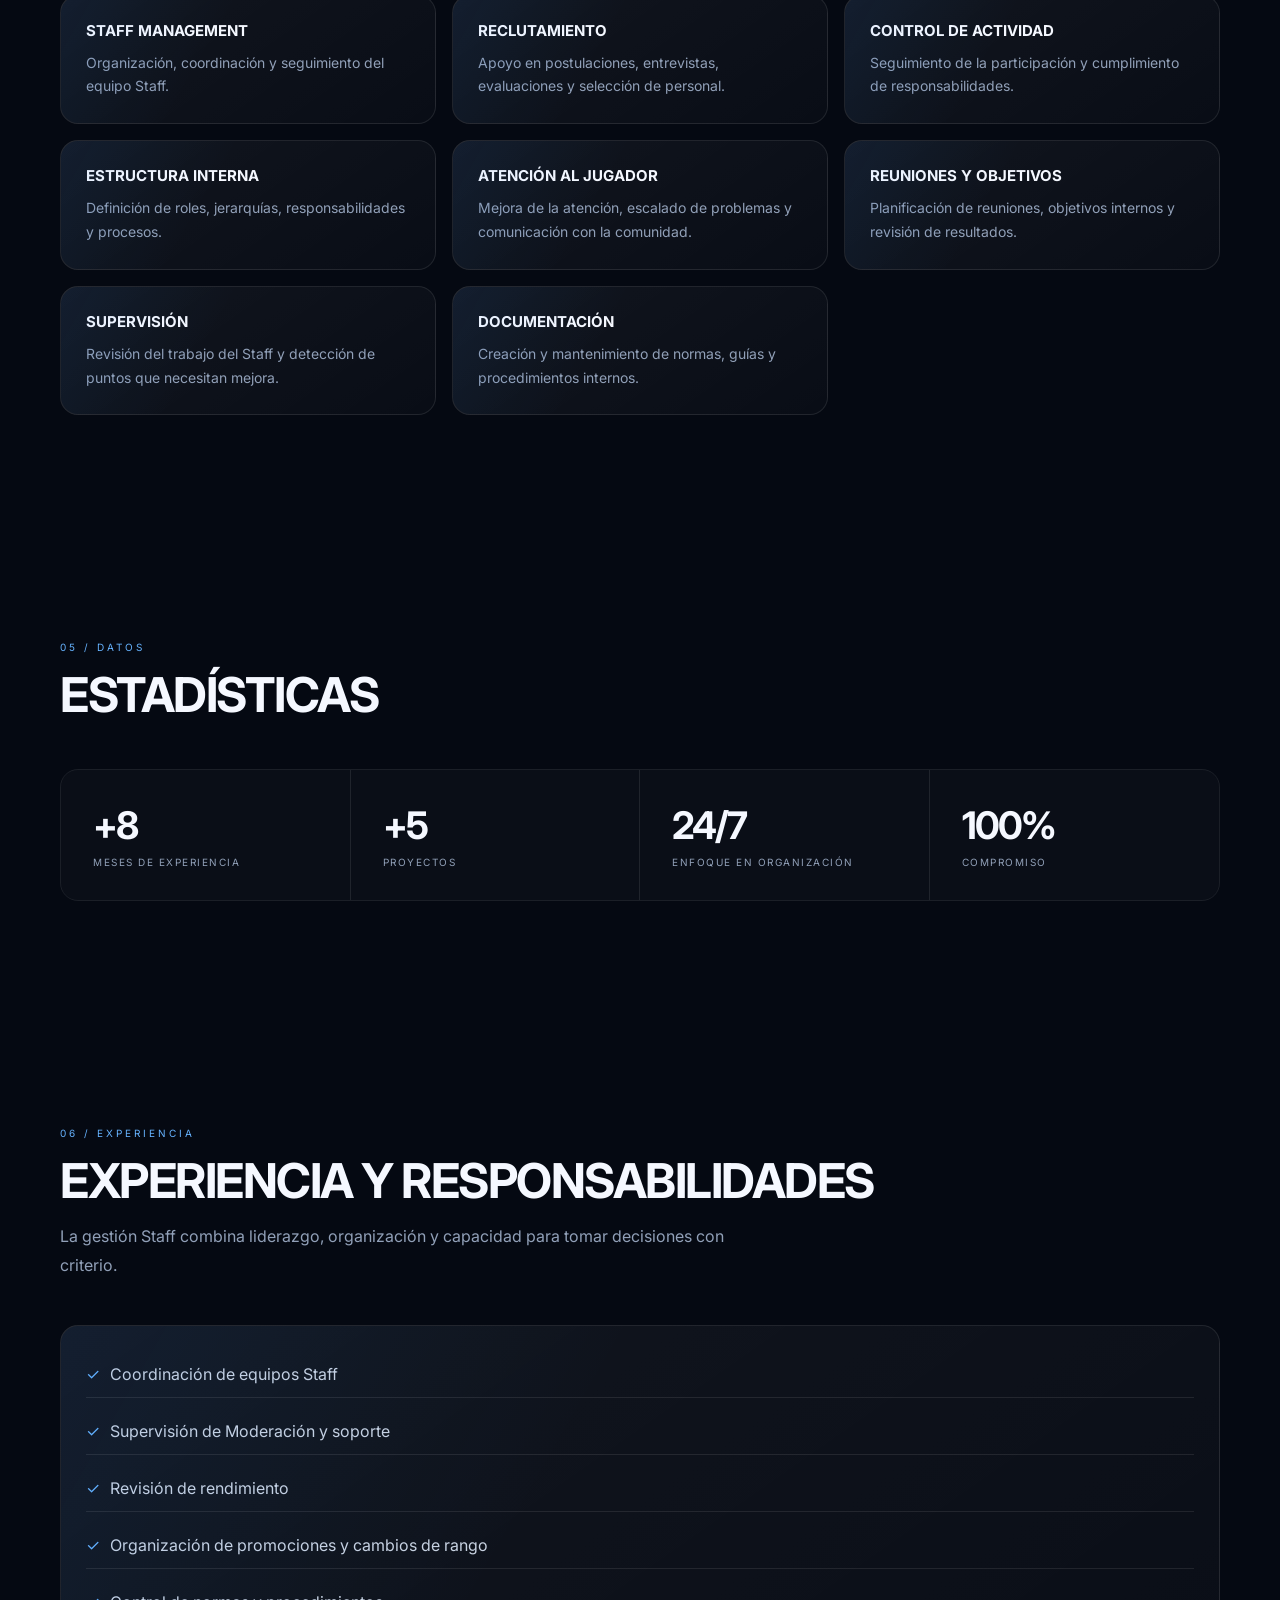
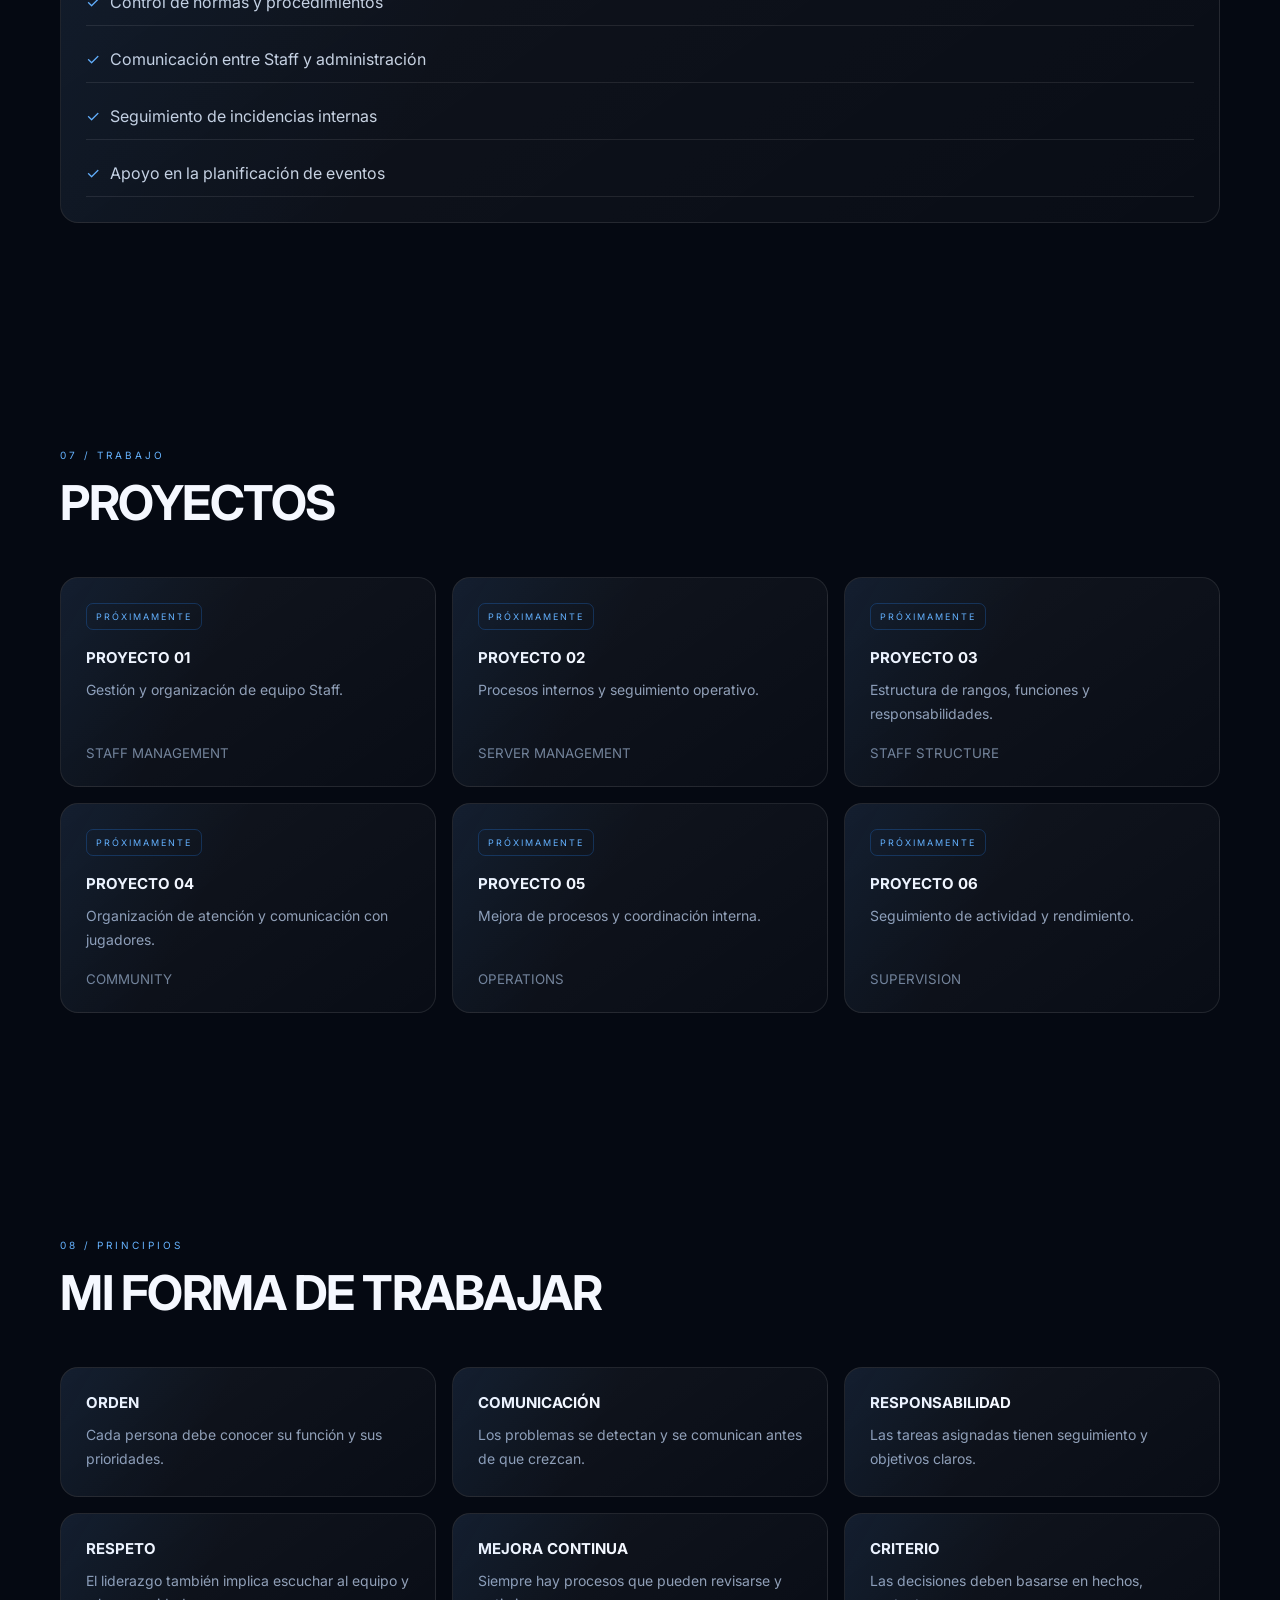
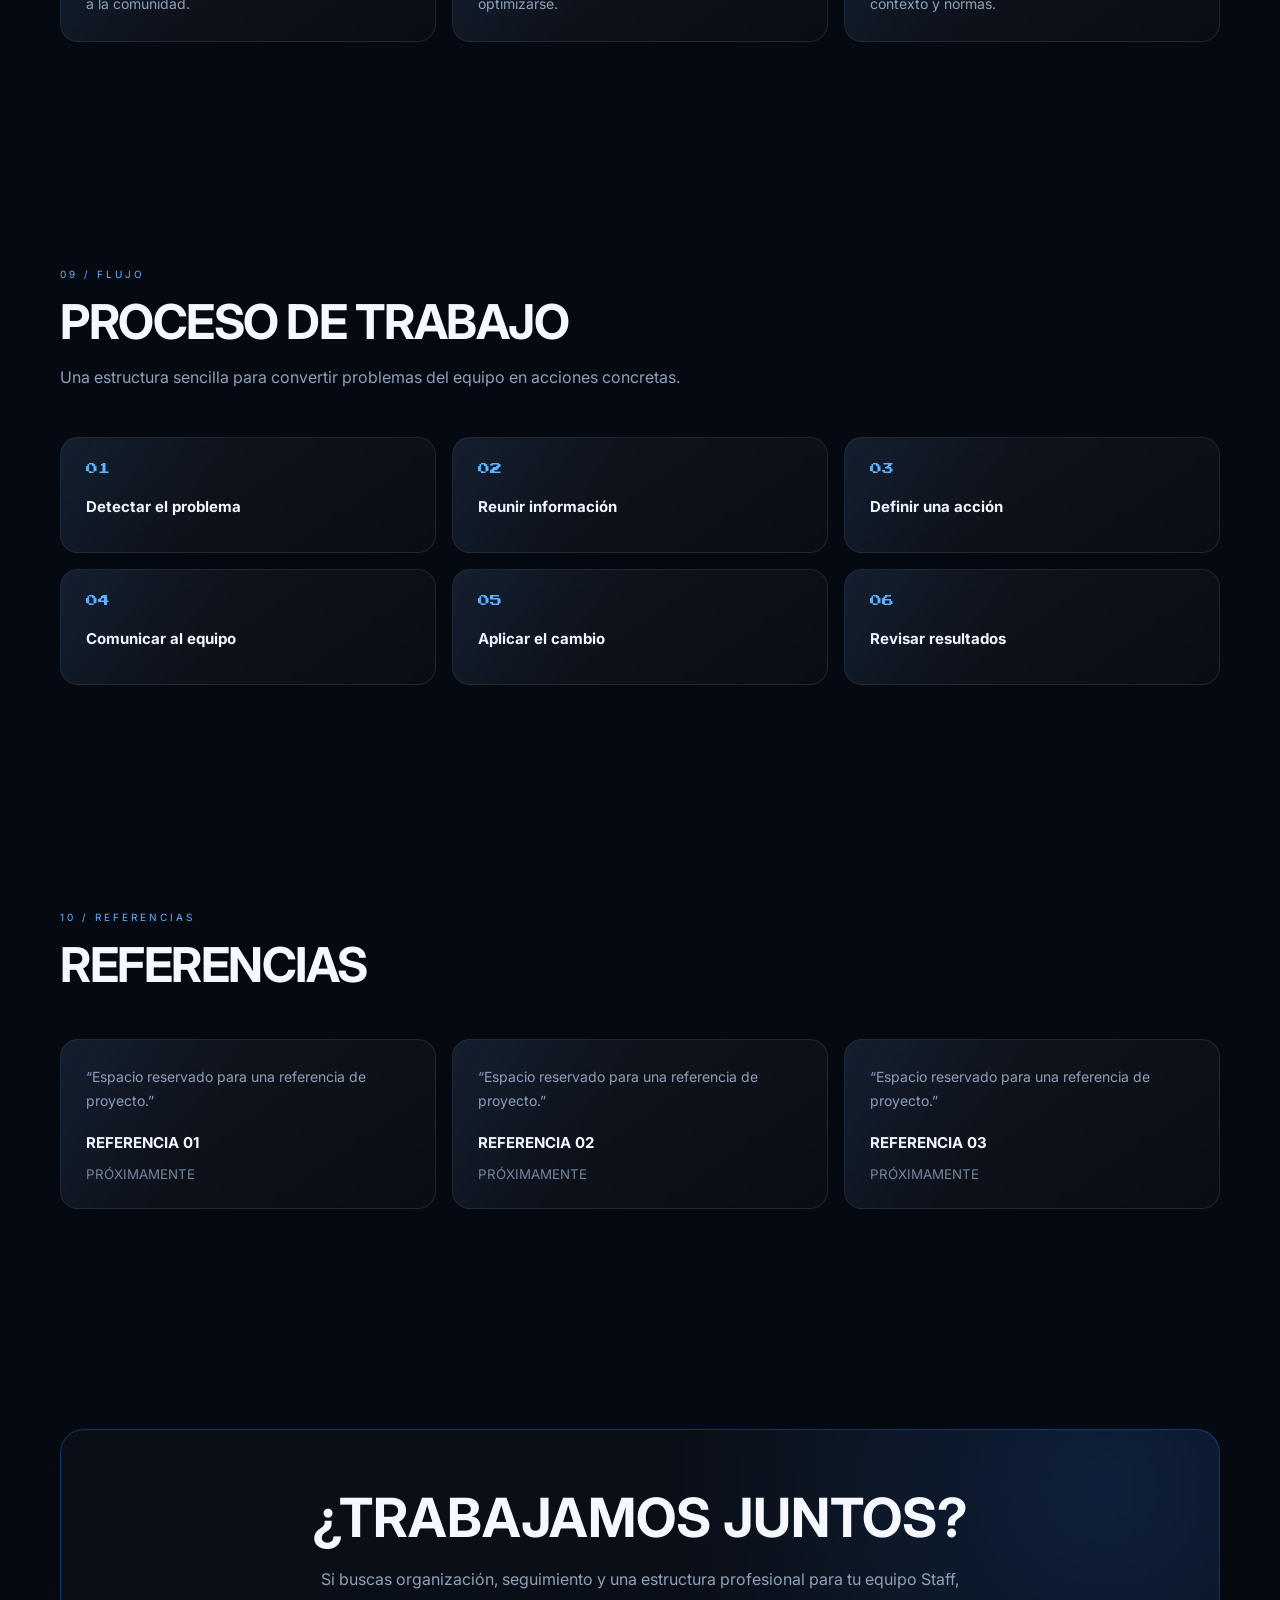
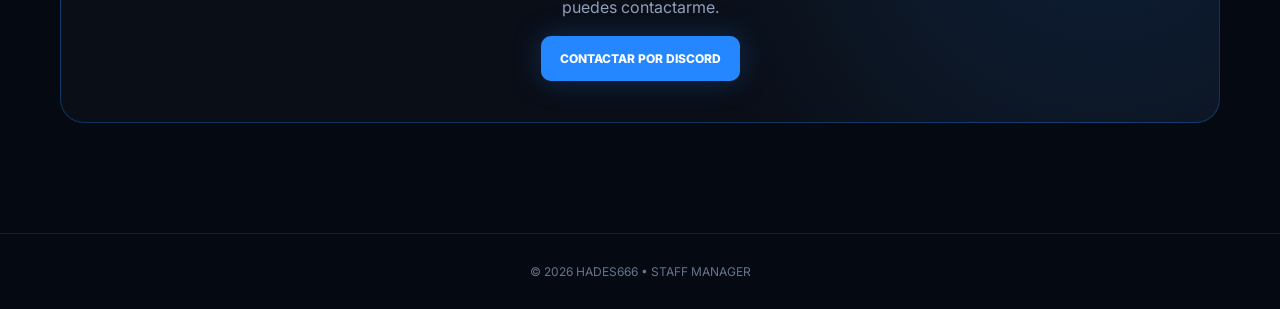
==== commit 643bde5e: "Add files via upload" ====
--- a/index.html
+++ b/index.html
@@ -1,87 +1 @@
-<!doctype html>
-<html lang="es">
-<head>
-<meta charset="utf-8">
-<meta name="viewport" content="width=device-width,initial-scale=1">
-<meta name="theme-color" content="#07111b">
-<title>HADES666 — Staff Manager</title>
-<link rel="preconnect" href="https://fonts.googleapis.com">
-<link rel="preconnect" href="https://fonts.gstatic.com" crossorigin>
-<link href="https://fonts.googleapis.com/css2?family=Inter:wght@400;500;600;700;800&family=Press+Start+2P&display=swap" rel="stylesheet">
-<link rel="stylesheet" href="style.css">
-</head>
-<body>
-<div class="bg-grid"></div><div class="glow g1"></div><div class="glow g2"></div><div id="particles"></div>
-
-<header class="nav">
-  <a class="brand" href="#inicio"><img id="brandLogo" src="" alt=""><span><b id="brandName">HADES666</b><small id="brandRole">STAFF MANAGER</small></span></a>
-  <nav>
-    <a href="#inicio">Inicio</a><a href="#presentacion">Presentación</a><a href="#sobre">Sobre mí</a><a href="#trabajo">Qué hago</a><a href="#stats">Estadísticas</a><a href="#experiencia">Experiencia</a><a href="#contacto">Contacto</a>
-  </nav>
-  
-</header>
-
-<main>
-<section id="inicio" class="hero section">
-  <div class="hero-text reveal">
-    <div class="eyebrow"><i></i><span id="heroEyebrow"></span></div>
-    <h1 id="heroTitle"></h1>
-    <p id="heroText"></p>
-    <div class="buttons"><a class="btn primary" id="heroPrimary" href="#contacto"></a><a class="btn secondary" id="heroSecondary" href="#experiencia"></a></div>
-    <div class="availability"><span></span><b id="availability"></b><em id="location"></em></div>
-  </div>
-  <div class="profile-wrap reveal delay">
-    <div class="orbit"></div>
-    <div class="profile">
-      <div class="profile-head"><small>PROFILE // 001</small><strong>ONLINE</strong></div>
-      <img id="profileLogo" class="avatar" src="" alt="">
-      <h2 id="profileName"></h2><p id="profileRole"></p>
-      <div id="tags" class="tags"></div>
-      <div class="profile-foot"><span>EXPERIENCIA</span><b id="experience"></b></div>
-    </div>
-  </div>
-</section>
-
-<section id="presentacion" class="section">
- <div class="heading reveal"><span>01</span><div><small>PRESENTACIÓN</small><h2 id="presentationTitle"></h2></div></div>
- <div class="presentation-grid"><p class="big-copy reveal" id="presentationText"></p><div class="quote reveal delay"><b>“</b><p id="quote"></p><small id="quoteBy"></small></div></div>
-</section>
-
-<section id="sobre" class="section">
- <div class="heading reveal"><span>02</span><div><small>SOBRE MÍ</small><h2 id="aboutTitle"></h2></div></div>
- <div class="about-grid"><p class="big-copy reveal" id="aboutText"></p><div id="aboutPoints" class="points reveal delay"></div></div>
-</section>
-
-<section id="trabajo" class="section">
- <div class="heading reveal"><span>03</span><div><small>QUÉ HAGO</small><h2 id="servicesTitle"></h2></div></div>
- <div id="services" class="cards"></div>
-</section>
-
-<section id="stats" class="section">
- <div class="heading reveal"><span>04</span><div><small>ESTADÍSTICAS</small><h2>Experiencia en números.</h2></div></div>
- <div id="statsGrid" class="stats"></div>
-</section>
-
-<section id="experiencia" class="section">
- <div class="heading reveal"><span>05</span><div><small>EXPERIENCIA</small><h2 id="projectsTitle"></h2></div></div>
- <div id="projects" class="projects"></div>
-</section>
-
-<section id="proceso" class="section">
- <div class="heading reveal"><span>06</span><div><small>PROCESO</small><h2>Una estructura clara.</h2></div></div>
- <div id="process" class="process"></div>
-</section>
-
-<section id="referencias" class="section">
- <div class="heading reveal"><span>07</span><div><small>REFERENCIAS</small><h2>Experiencias de trabajo.</h2></div></div>
- <div id="testimonials" class="testimonials"></div>
-</section>
-
-<section id="contacto" class="section">
- <div class="contact reveal"><div><small>CONTACTO</small><h2 id="contactTitle"></h2><p id="contactText"></p></div><div class="contact-buttons"><a id="discord" class="btn primary" target="_blank">DISCORD ↗</a><a id="email" class="btn secondary">EMAIL</a></div></div>
-</section>
-</main>
-<footer><b id="footerName">HADES666</b><span>© <span id="year"></span> • STAFF MANAGEMENT</span></footer>
-<script src="config.js"></script><script src="script.js"></script>
-</body>
-</html>+<!doctype html><html lang="es"><head><meta charset="utf-8"><meta name="viewport" content="width=device-width,initial-scale=1"><meta name="description" content="HADES666 Staff Manager Portfolio"><title>HADES666 • Staff Manager</title><link rel="stylesheet" href="style.css"></head><body><script src="config.js"></script><script src="script.js"></script></body></html>
--- a/style.css
+++ b/style.css
@@ -1,6 +1,14 @@
-*{box-sizing:border-box}html{scroll-behavior:smooth}body{margin:0;background:#050b12;color:#eaf6ff;font-family:Inter,Arial,sans-serif;overflow-x:hidden}a{text-decoration:none;color:inherit}.bg-grid{position:fixed;inset:0;z-index:-3;background:linear-gradient(#fff1 1px,transparent 1px),linear-gradient(90deg,#fff1 1px,transparent 1px);background-size:65px 65px;mask-image:linear-gradient(to bottom,#000,transparent 90%)}body:before{content:"";position:fixed;inset:0;z-index:-4;background:radial-gradient(circle at 50% 0,#146aa52c,transparent 38%),#050b12}.glow{position:fixed;width:500px;height:500px;border-radius:50%;filter:blur(80px);opacity:.12;z-index:-2;pointer-events:none}.g1{background:#159fff;left:-200px;top:200px}.g2{background:#0069ff;right:-250px;top:55%}#particles{position:fixed;inset:0;pointer-events:none;z-index:-1}.particle{position:absolute;width:2px;height:2px;background:#74caff;border-radius:50%;box-shadow:0 0 8px #55b8ff;animation:up 7s infinite ease-in-out;opacity:.45}@keyframes up{50%{transform:translateY(-35px);opacity:.9}100%{transform:translateY(0);opacity:.35}}
-.nav{position:fixed;z-index:10;top:14px;left:50%;transform:translateX(-50%);width:min(1160px,calc(100% - 24px));height:67px;padding:8px 10px 8px 14px;display:flex;align-items:center;gap:18px;border:1px solid #75c8ff1d;background:#06101bd9;backdrop-filter:blur(18px);border-radius:18px;box-shadow:0 18px 60px #0008}.brand{display:flex;align-items:center;gap:10px;min-width:205px}.brand img{width:46px;height:46px;border-radius:50%;object-fit:cover;border:2px solid #56baff;box-shadow:0 0 24px #2d9ff955}.brand b{display:block;font:10px "Press Start 2P";color:#f3f9ff}.brand small{display:block;color:#6d849a;font-size:9px;margin-top:7px;font-weight:800;letter-spacing:1px}.nav nav{display:flex;gap:2px;flex:1;justify-content:center}.nav nav a{padding:11px 9px;border-radius:9px;color:#70859a;font-size:10px;font-weight:800;transition:.2s}.nav nav a:hover{color:#fff;background:#4bb4ff12}.config{font:8px "Press Start 2P";padding:12px 10px;border:1px solid #55b9ff30;border-radius:9px;background:#45aaff0c;color:#9bd8ff;white-space:nowrap}
-.section{width:min(1060px,calc(100% - 32px));margin:auto;padding:110px 0 30px}.hero{min-height:850px;padding-top:185px;display:grid;grid-template-columns:1.2fr .8fr;align-items:center;gap:55px}.eyebrow{font:9px "Press Start 2P";color:#62bfff;display:flex;gap:9px;align-items:center;margin-bottom:24px}.eyebrow i{width:28px;height:2px;background:#55baff;box-shadow:0 0 15px #55baff}.hero h1{font:42px "Press Start 2P";line-height:1.5;letter-spacing:-3px;margin:0}.hero h1 em{font-style:normal;color:#5bc1ff;text-shadow:0 0 35px #38a9ff44}.hero>div>p{color:#8298ac;line-height:1.9;font-size:13px;max-width:620px;margin:25px 0 28px}.buttons{display:flex;gap:10px;flex-wrap:wrap}.btn{display:inline-flex;justify-content:center;align-items:center;padding:15px 18px;border-radius:10px;font-size:10px;font-weight:900;transition:.25s;border:1px solid transparent}.btn:hover{transform:translateY(-3px)}.primary{background:linear-gradient(135deg,#77d0ff,#168ce3);color:#03101b;box-shadow:0 12px 35px #158ee33d}.secondary{background:#ffffff04;border-color:#70bfff20;color:#d8eafa}.availability{display:flex;gap:10px;align-items:center;margin-top:27px;color:#71869b;font-size:9px}.availability span{width:7px;height:7px;border-radius:50%;background:#55dc96;box-shadow:0 0 12px #55dc96}.availability em{font-style:normal;border-left:1px solid #ffffff16;padding-left:10px}.profile-wrap{display:grid;place-items:center;position:relative}.profile{width:320px;padding:20px;border:1px solid #66c3ff2b;background:linear-gradient(145deg,#102a42df,#07111bdd);border-radius:25px;box-shadow:0 30px 90px #0009,0 0 60px #159fff12;transform:rotate(2deg);transition:.5s}.profile:hover{transform:rotate(0) translateY(-8px)}.orbit{position:absolute;width:370px;height:370px;border:1px solid #5bbcff18;border-radius:50%;animation:spin 15s linear infinite}.orbit:after{content:"";position:absolute;width:6px;height:6px;border-radius:50%;background:#6ac8ff;top:30px;left:50%;box-shadow:0 0 18px #5cc3ff}@keyframes spin{to{transform:rotate(360deg)}}.profile-head,.profile-foot{display:flex;justify-content:space-between;align-items:center}.profile-head small{font:7px "Press Start 2P";color:#607c94}.profile-head strong{font:7px "Press Start 2P";color:#62e6a1}.avatar{display:block;width:142px;height:142px;margin:30px auto 18px;border-radius:50%;object-fit:cover;border:3px solid #54baff;box-shadow:0 0 40px #1b9ef244}.profile h2{text-align:center;font:19px "Press Start 2P";line-height:1.7;margin:0}.profile>p{text-align:center;color:#7e95aa;font-size:11px;margin:5px 0}.tags{display:flex;justify-content:center;gap:5px;flex-wrap:wrap;margin:18px 0}.tag{font-size:8px;color:#9fc4df;border:1px solid #65bfff18;background:#5abaff08;border-radius:7px;padding:7px}.profile-foot{border-top:1px solid #ffffff12;padding-top:14px;color:#617990;font-size:8px}.profile-foot b{color:#d8ecfb}
-.heading{display:flex;gap:18px;margin-bottom:40px}.heading>span{font:9px "Press Start 2P";color:#54baff;padding-top:6px}.heading small,.contact>div>small{font:8px "Press Start 2P";color:#668198}.heading h2{font:28px "Press Start 2P";line-height:1.7;letter-spacing:-1px;margin:7px 0}.presentation-grid,.about-grid{display:grid;grid-template-columns:1.25fr .75fr;gap:55px}.big-copy{font-size:21px;line-height:1.8;color:#b9cbd9}.quote{padding:27px;border:1px solid #63bfff1b;border-radius:18px;background:#0b1b2b99}.quote>b{font:40px Georgia;color:#56bdff}.quote p{font-size:12px;line-height:1.8;color:#a9bdce}.quote small{font-size:9px;color:#60788e}.points{display:grid;gap:9px}.point{padding:17px;border:1px solid #6bbfff16;border-radius:12px;background:#091726bb}.point b{font-size:11px}.point p{margin:6px 0 0;color:#71879b;font-size:10px;line-height:1.6}
-.cards{display:grid;grid-template-columns:repeat(3,1fr);gap:11px}.card{padding:23px;border:1px solid #6dbfff17;border-radius:17px;background:#081523cc;transition:.3s}.card:hover{transform:translateY(-7px);border-color:#5cbaff40;box-shadow:0 18px 45px #0007}.icon{font:8px "Press Start 2P";color:#58bfff;margin-bottom:24px}.card h3{font-size:14px;margin:0 0 9px}.card p{font-size:10px;color:#71879c;line-height:1.75;margin:0}.stats{display:grid;grid-template-columns:repeat(4,1fr);gap:10px}.stat{padding:25px 18px;border:1px solid #67bfff18;border-radius:16px;background:linear-gradient(145deg,#10253acc,#07111caa)}.stat b{font:25px "Press Start 2P";color:#edf8ff;line-height:1.6}.stat span{display:block;font-size:9px;color:#6f8499;margin-top:8px}.projects{display:grid;grid-template-columns:repeat(2,1fr);gap:12px}.project{position:relative;min-height:210px;padding:25px;border:1px solid #6dbfff18;border-radius:18px;background:radial-gradient(circle at 90% 15%,#38aaff15,transparent 35%),#081522cc;transition:.3s}.project:hover{transform:translateY(-6px);border-color:#62bdff40}.project>span:first-child{font:7px "Press Start 2P";color:#56738b}.badge{position:absolute;right:17px;top:17px;font-size:8px;color:#74c8ff;border:1px solid #5dbbff1c;padding:6px 8px;border-radius:7px}.project h3{font:20px "Press Start 2P";line-height:1.7;margin:35px 0 8px}.project p{font-size:10px;color:#74899e;line-height:1.7}.process{display:grid;grid-template-columns:repeat(4,1fr);gap:10px}.step{padding:21px;border-top:2px solid #55baff;background:#081523b8}.step>b{font:20px "Press Start 2P";color:#ffffff18}.step h3{font-size:13px;margin:18px 0 7px}.step p{font-size:9px;line-height:1.7;color:#71869a}.testimonials{display:grid;grid-template-columns:repeat(2,1fr);gap:12px}.testimonial{padding:24px;border:1px solid #6dbfff17;border-radius:16px;background:#081522bb}.testimonial p{font-size:11px;line-height:1.8;color:#a9bdcd}.testimonial small{color:#61788e}.contact{padding:50px;border:1px solid #64bfff29;border-radius:25px;background:radial-gradient(circle at 85% 20%,#159fff22,transparent 38%),#0b1d2fdd;display:flex;justify-content:space-between;align-items:center;gap:30px}.contact h2{font:25px "Press Start 2P";line-height:1.7;margin:12px 0;max-width:700px}.contact p{font-size:11px;color:#748ba0;line-height:1.8;max-width:620px}.contact-buttons{display:flex;gap:8px;flex-shrink:0}footer{width:min(1060px,calc(100% - 32px));margin:auto;border-top:1px solid #ffffff10;padding:25px 0 40px;display:flex;justify-content:space-between;color:#526b80;font-size:8px}footer b{font-family:"Press Start 2P";color:#83cfff}.reveal{opacity:0;transform:translateY(22px);transition:.75s}.reveal.show{opacity:1;transform:none}.delay{transition-delay:.12s}
-@media(max-width:900px){.nav nav{display:none}.brand{min-width:0}.config{margin-left:auto}.hero{grid-template-columns:1fr;padding-top:145px}.profile-wrap{margin:40px 0}.cards{grid-template-columns:repeat(2,1fr)}.stats{grid-template-columns:repeat(2,1fr)}.process{grid-template-columns:repeat(2,1fr)}}@media(max-width:600px){.section{padding-top:85px}.hero{padding-top:120px}.hero h1{font-size:29px;line-height:1.8}.brand b{font-size:8px}.brand small{display:none}.nav{height:58px}.brand img{width:38px;height:38px}.config{font-size:6px;padding:10px 7px}.presentation-grid,.about-grid,.projects,.testimonials{grid-template-columns:1fr;gap:18px}.cards{grid-template-columns:1fr}.stats{grid-template-columns:1fr 1fr}.process{grid-template-columns:1fr 1fr}.heading h2{font-size:18px;line-height:1.7}.big-copy{font-size:16px}.profile{width:290px}.orbit{width:330px;height:330px}.contact{display:block;padding:30px}.contact h2{font-size:18px}.contact-buttons{margin-top:22px}.availability{flex-wrap:wrap}footer{display:block}footer span{display:block;margin-top:8px}}
+@import url('https://fonts.googleapis.com/css2?family=Inter:wght@400;500;600;700;800&family=Press+Start+2P&display=swap');
+:root{--accent:#2487ff;--accent2:#66b3ff;--bg:#050912;--card:#0b1220;--line:rgba(255,255,255,.09);--text:#f5f8ff;--muted:#91a0b8;--pixel:'Press Start 2P',monospace;--font:Inter,Arial,sans-serif}
+*{box-sizing:border-box;margin:0;padding:0}html{scroll-behavior:smooth}body{background:radial-gradient(circle at 50% -10%,rgba(36,135,255,.16),transparent 35%),var(--bg);color:var(--text);font-family:var(--font);overflow-x:hidden}a{text-decoration:none;color:inherit}.container{width:min(1160px,92%);margin:auto}
+.bg-grid{position:fixed;inset:0;pointer-events:none;opacity:.16;background-image:linear-gradient(rgba(255,255,255,.035) 1px,transparent 1px),linear-gradient(90deg,rgba(255,255,255,.035) 1px,transparent 1px);background-size:50px 50px;mask-image:linear-gradient(to bottom,#000,transparent 85%);z-index:-2}
+.glow{position:fixed;width:420px;height:420px;border-radius:50%;background:var(--accent);filter:blur(150px);opacity:.08;top:5%;left:50%;transform:translateX(-50%);pointer-events:none;z-index:-3}
+.nav{position:fixed;top:0;left:0;right:0;z-index:20;background:rgba(5,9,18,.72);backdrop-filter:blur(18px);border-bottom:1px solid var(--line)}.navin{height:74px;display:flex;align-items:center;justify-content:space-between}.brand{display:flex;align-items:center;gap:12px;font-weight:800}.brand img{width:38px;height:38px;border-radius:10px;object-fit:cover;border:1px solid rgba(36,135,255,.45)}.brand b{letter-spacing:1px}.links{display:flex;gap:22px;color:#aebbd0;font-size:13px}.links a:hover{color:white}.menu{display:none;background:none;border:1px solid var(--line);color:white;padding:10px;border-radius:9px}
+.hero{min-height:100vh;display:grid;place-items:center;padding-top:74px}.hero-inner{display:grid;grid-template-columns:1.2fr .8fr;gap:60px;align-items:center}.eyebrow{color:var(--accent2);font-size:11px;letter-spacing:3px;font-weight:800;margin-bottom:22px}.hero h1{font-size:clamp(36px,6vw,76px);line-height:1.02;letter-spacing:-3px;max-width:820px}.hero p{color:var(--muted);font-size:17px;line-height:1.8;max-width:700px;margin:25px 0}.buttons{display:flex;gap:12px;flex-wrap:wrap}.btn{padding:14px 18px;border-radius:10px;border:1px solid rgba(36,135,255,.45);font-weight:800;font-size:12px;transition:.25s}.btn.primary{background:var(--accent);color:#fff;box-shadow:0 0 30px rgba(36,135,255,.25)}.btn.secondary{background:rgba(255,255,255,.03)}.btn:hover{transform:translateY(-3px);box-shadow:0 10px 30px rgba(0,0,0,.3)}
+.orbit{width:320px;height:320px;border:1px solid rgba(36,135,255,.22);border-radius:50%;display:grid;place-items:center;position:relative;margin:auto;box-shadow:0 0 70px rgba(36,135,255,.08)}.orbit:before,.orbit:after{content:"";position:absolute;border:1px solid rgba(36,135,255,.2);border-radius:50%}.orbit:before{inset:35px}.orbit:after{inset:70px}.avatar{width:155px;height:155px;border-radius:30px;object-fit:cover;border:2px solid rgba(36,135,255,.7);box-shadow:0 0 45px rgba(36,135,255,.25);animation:float 4s ease-in-out infinite}.tag{position:absolute;bottom:15px;background:#07101f;border:1px solid rgba(36,135,255,.35);padding:10px 14px;border-radius:8px;font:10px var(--pixel);color:var(--accent2)}
+section{padding:110px 0}.section-head{margin-bottom:45px}.section-head span{font-size:10px;color:var(--accent2);letter-spacing:3px}.section-head h2{font-size:clamp(28px,4vw,48px);margin-top:10px;letter-spacing:-1.5px}.section-head p{color:var(--muted);max-width:720px;line-height:1.8;margin-top:12px}
+.cardgrid{display:grid;grid-template-columns:repeat(3,1fr);gap:16px}.card{background:linear-gradient(145deg,rgba(255,255,255,.055),rgba(255,255,255,.018));border:1px solid var(--line);border-radius:18px;padding:25px;transition:.3s;position:relative;overflow:hidden}.card:before{content:"";position:absolute;inset:0;background:linear-gradient(120deg,rgba(36,135,255,.08),transparent 40%);pointer-events:none}.card:hover{transform:translateY(-6px);border-color:rgba(36,135,255,.35);box-shadow:0 20px 50px rgba(0,0,0,.22)}.card h3{font-size:15px;margin-bottom:11px}.card p{color:var(--muted);line-height:1.7;font-size:14px}.num{font:12px var(--pixel);color:var(--accent2);margin-bottom:22px}.list{display:grid;gap:10px}.list li{list-style:none;color:#c9d3e2;border-bottom:1px solid var(--line);padding:13px 0}.list li:before{content:"✓";color:var(--accent2);margin-right:10px}
+.stats{display:grid;grid-template-columns:repeat(4,1fr);border:1px solid var(--line);border-radius:18px;overflow:hidden}.stat{padding:32px;border-right:1px solid var(--line);background:rgba(255,255,255,.025)}.stat:last-child{border:0}.stat strong{display:block;font-size:38px;letter-spacing:-2px}.stat span{display:block;color:var(--muted);font-size:10px;letter-spacing:1.5px;margin-top:8px}
+.timeline{display:grid;gap:14px}.timeline .card{display:grid;grid-template-columns:80px 1fr;gap:20px}.project{min-height:210px;display:flex;flex-direction:column;justify-content:space-between}.status{display:inline-block;color:var(--accent2);font-size:9px;letter-spacing:2px;border:1px solid rgba(36,135,255,.25);padding:7px 9px;border-radius:7px;width:max-content}.cta{border:1px solid rgba(36,135,255,.3);background:radial-gradient(circle at 90% 20%,rgba(36,135,255,.15),transparent 40%),rgba(255,255,255,.025);border-radius:24px;padding:55px;text-align:center}.cta h2{font-size:clamp(28px,5vw,54px)}.cta p{color:var(--muted);max-width:650px;margin:15px auto 25px;line-height:1.8}
+.footer{padding:30px 0;color:#66758d;font-size:12px;border-top:1px solid var(--line);text-align:center}
+.reveal{opacity:0;transform:translateY(25px);transition:.7s ease}.reveal.show{opacity:1;transform:none}@keyframes float{50%{transform:translateY(-10px)}}@media(max-width:850px){.links{display:none}.menu{display:block}.hero-inner{grid-template-columns:1fr}.hero{text-align:center}.hero p{margin-left:auto;margin-right:auto}.buttons{justify-content:center}.orbit{width:250px;height:250px}.avatar{width:120px;height:120px}.cardgrid{grid-template-columns:1fr 1fr}.stats{grid-template-columns:1fr 1fr}.stat:nth-child(2){border-right:0}.stat:nth-child(-n+2){border-bottom:1px solid var(--line)}}@media(max-width:560px){section{padding:80px 0}.cardgrid{grid-template-columns:1fr}.stats{grid-template-columns:1fr}.stat{border-right:0!important;border-bottom:1px solid var(--line)}.stat:last-child{border-bottom:0}.hero h1{letter-spacing:-1.5px}.timeline .card{grid-template-columns:1fr}.cta{padding:35px 20px}}
